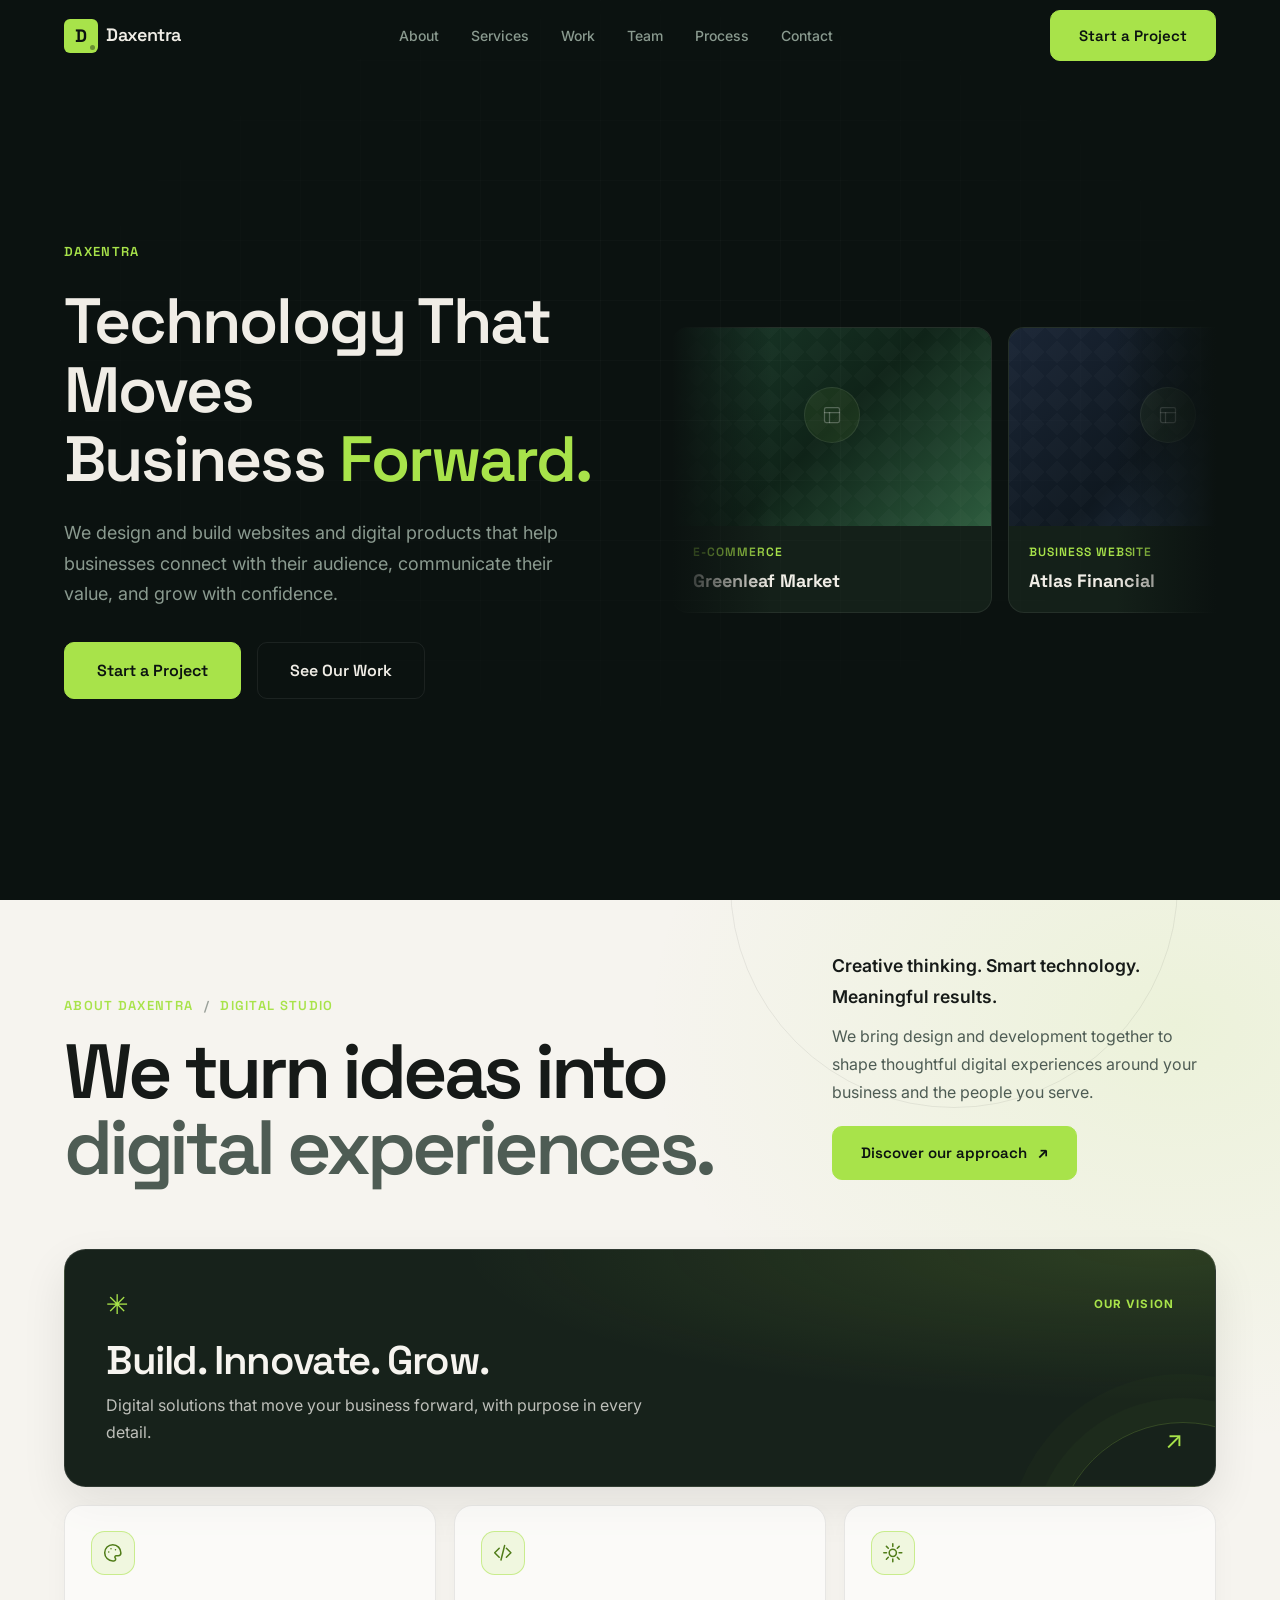
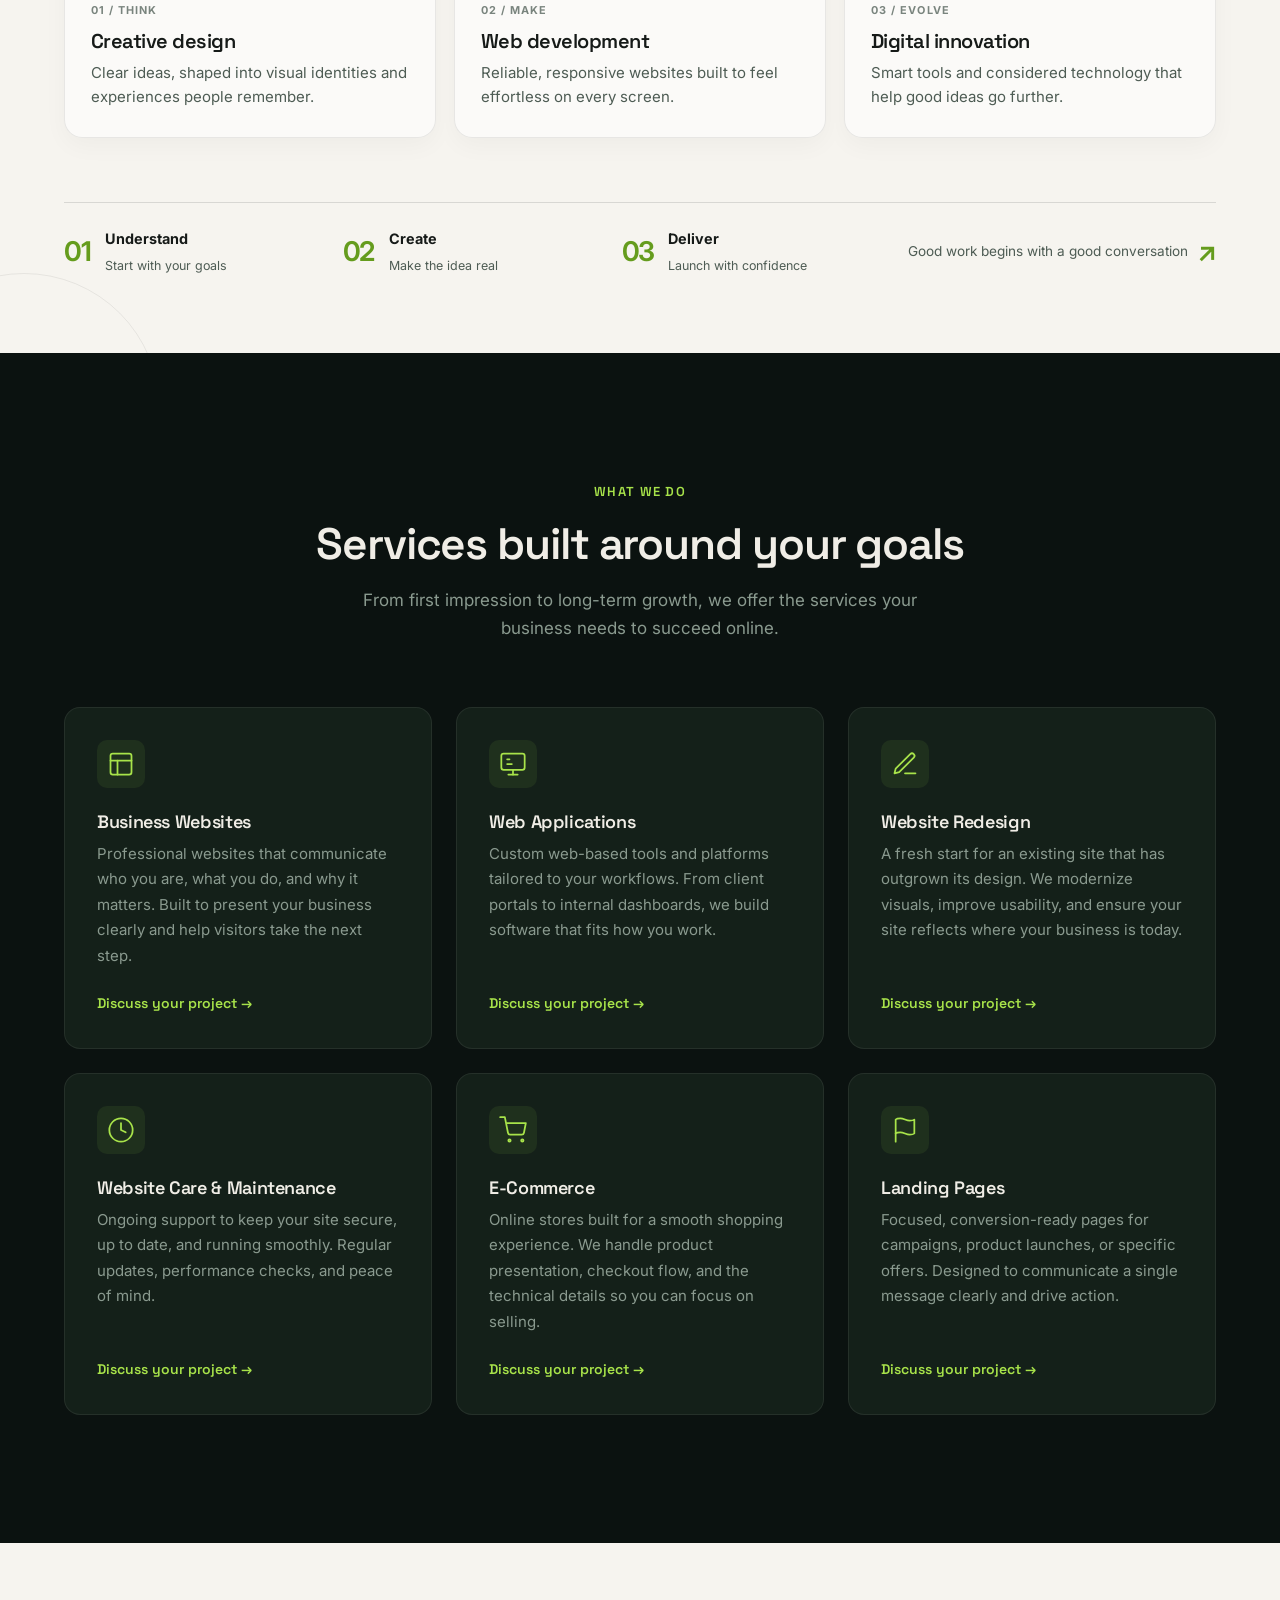
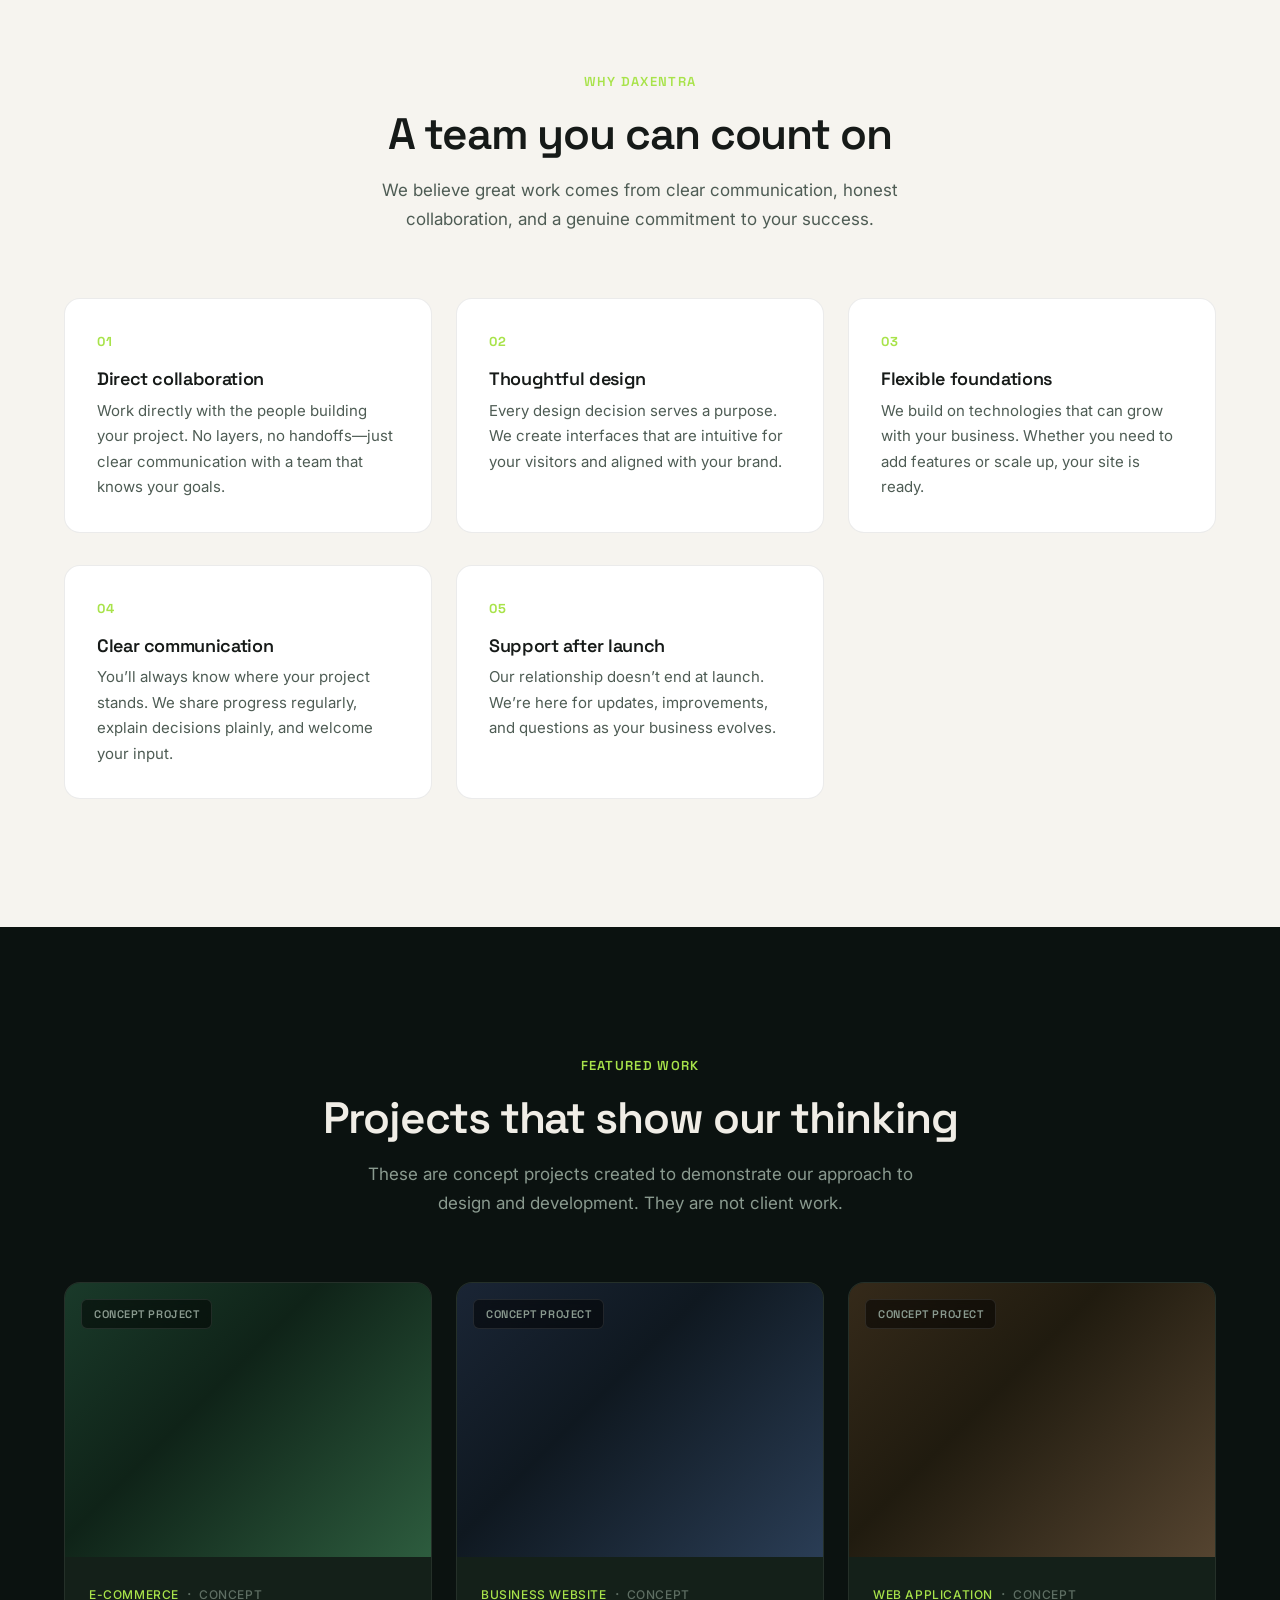
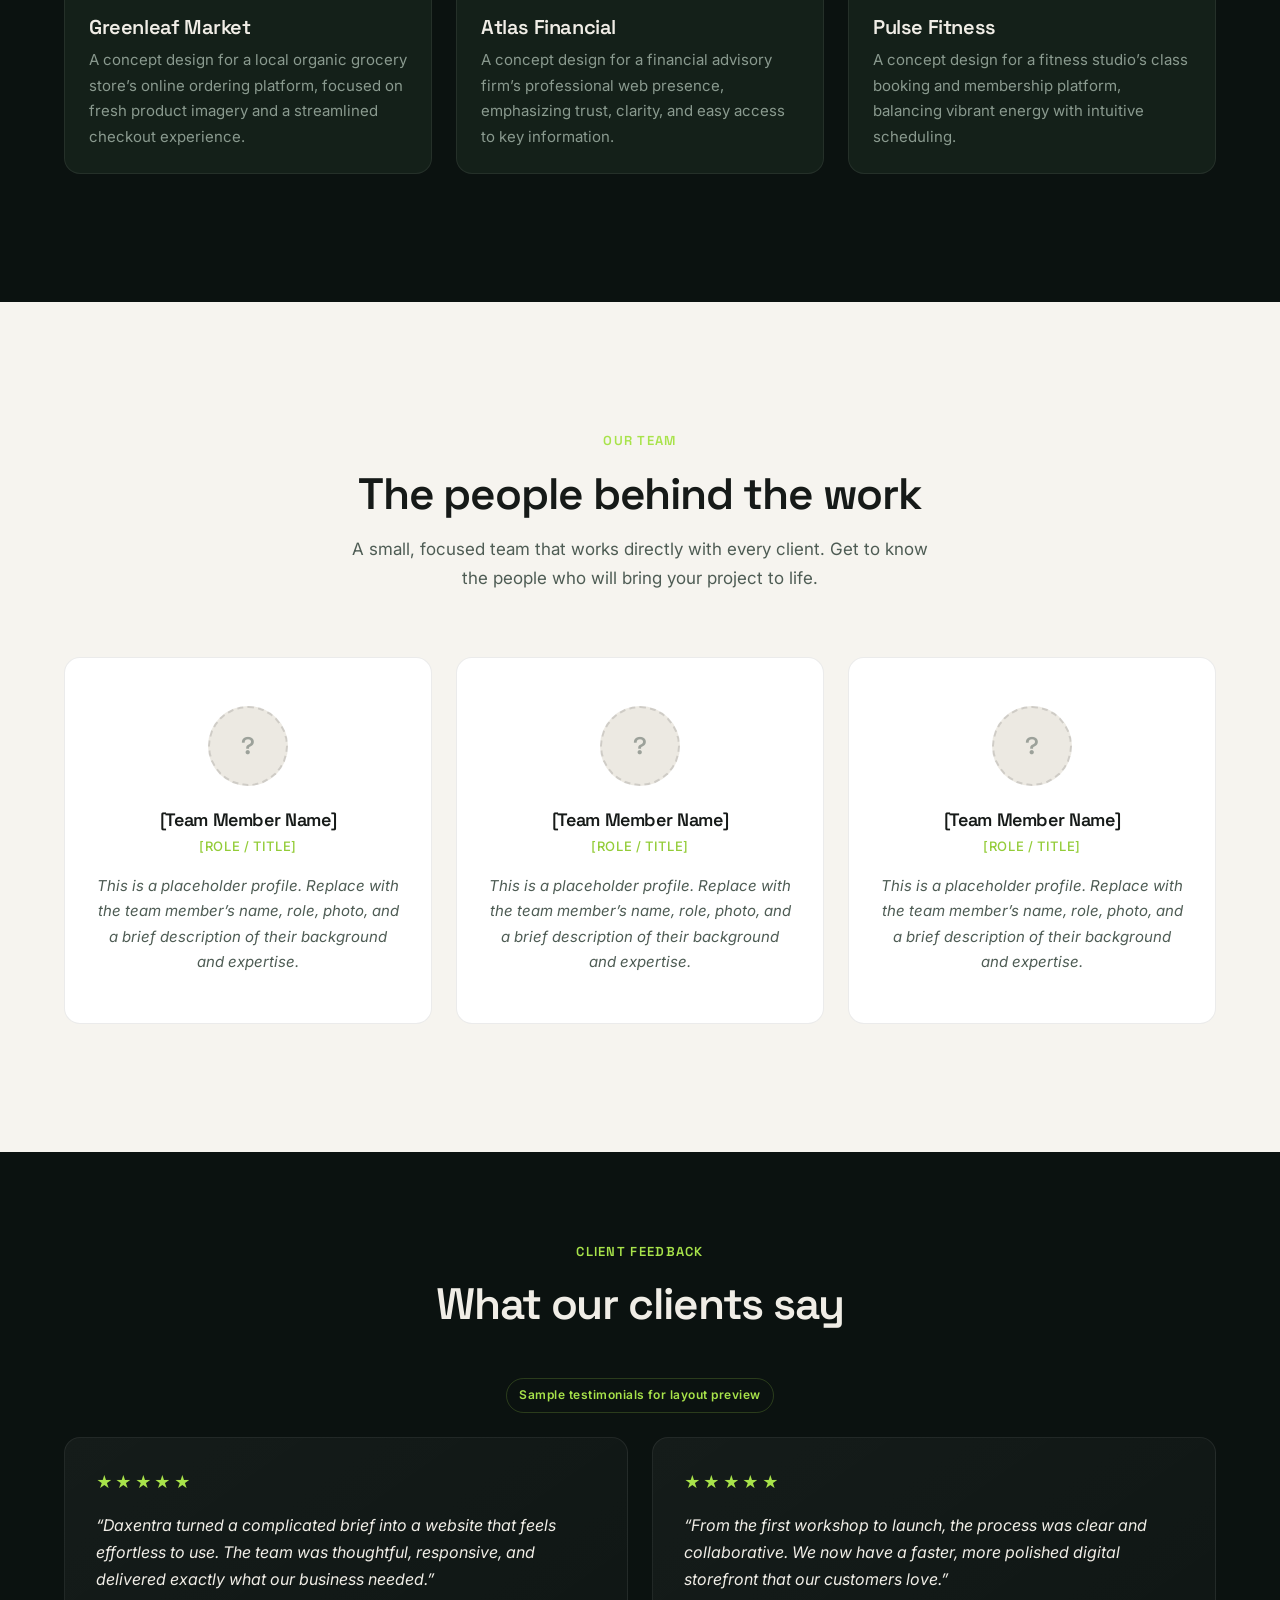
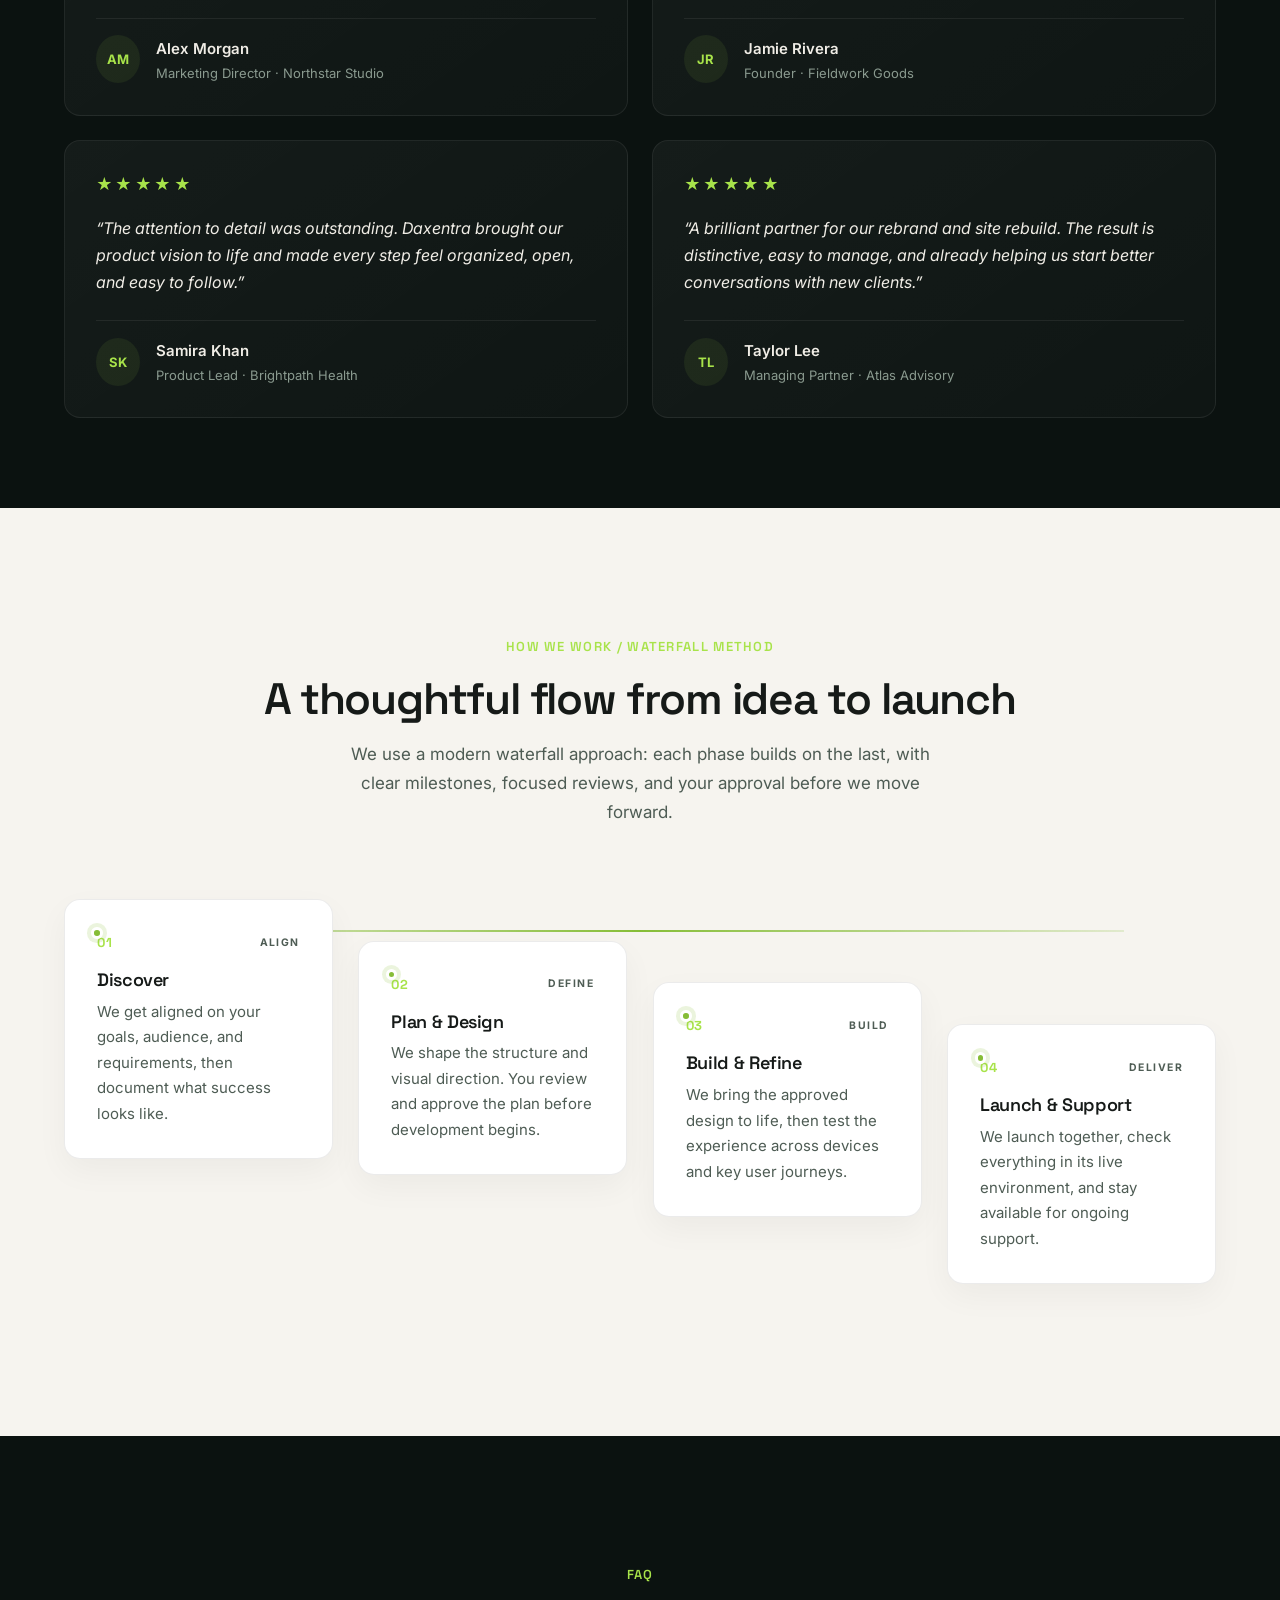
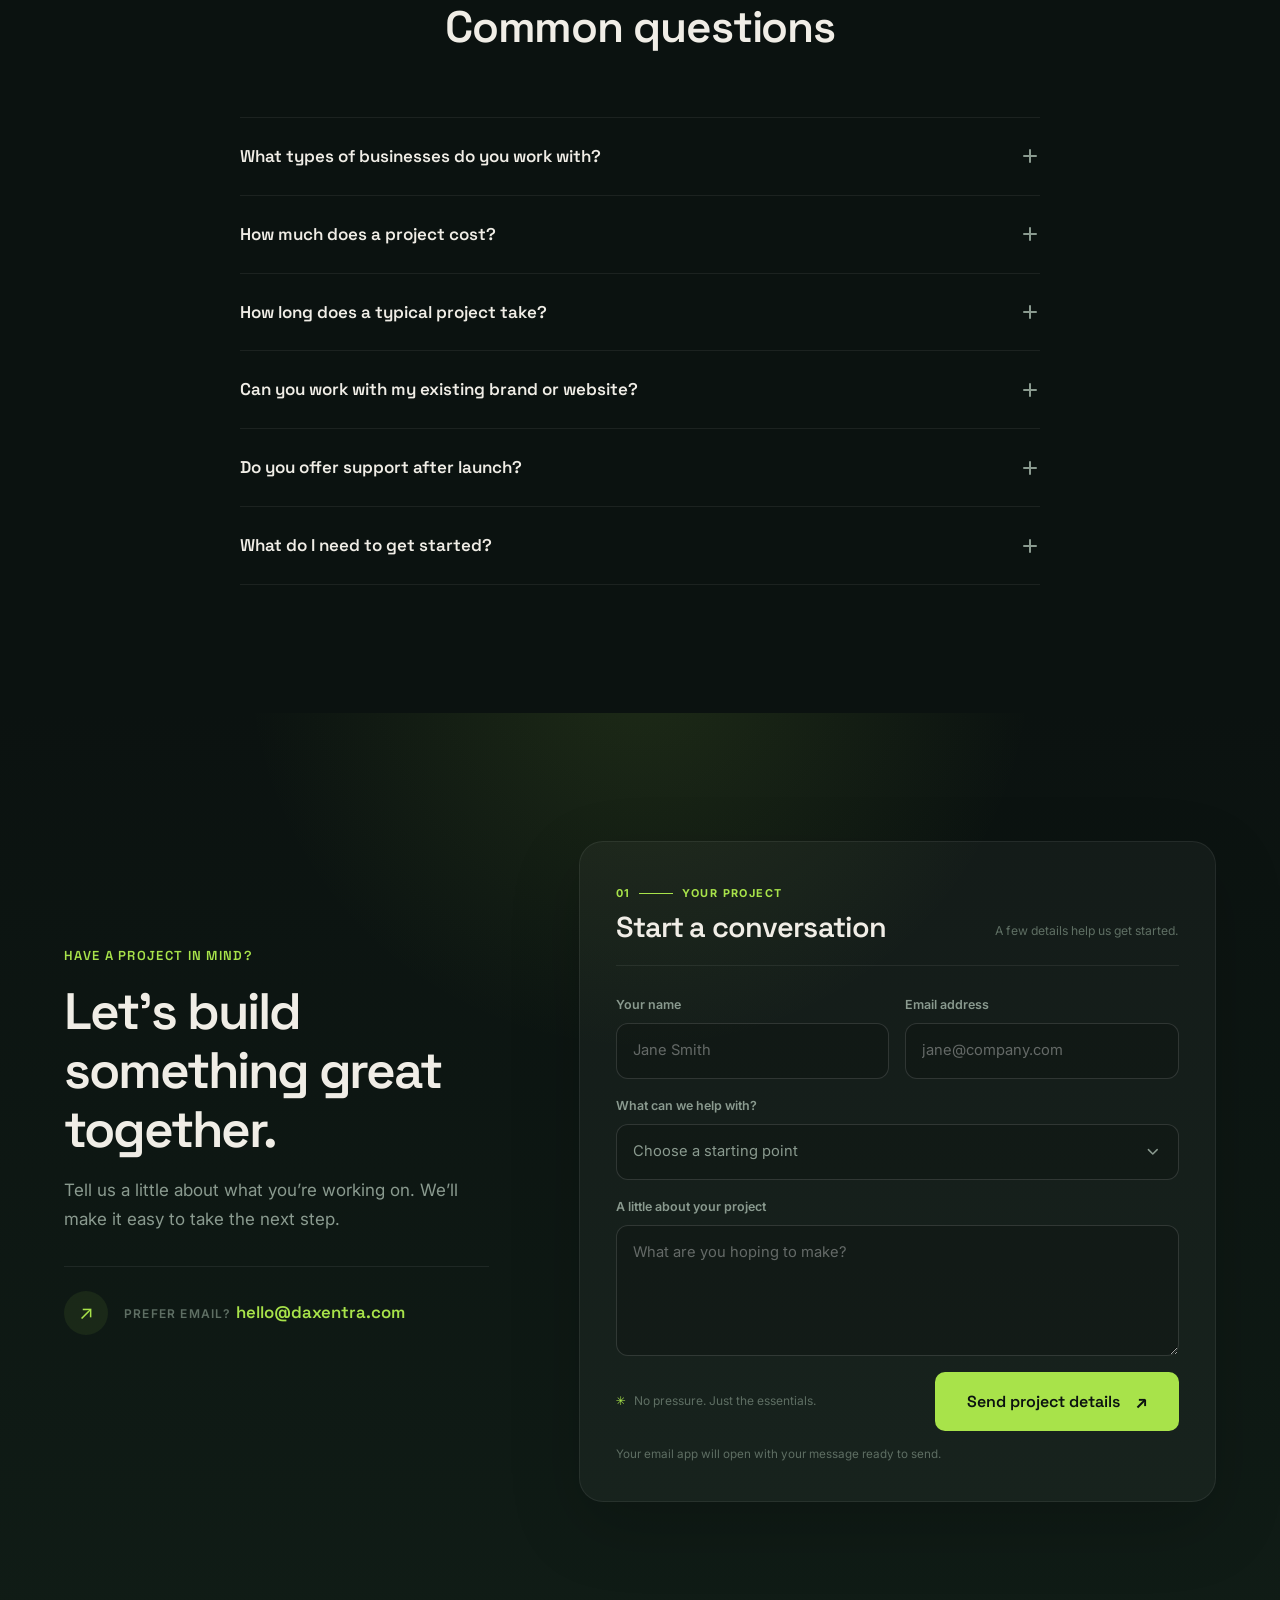
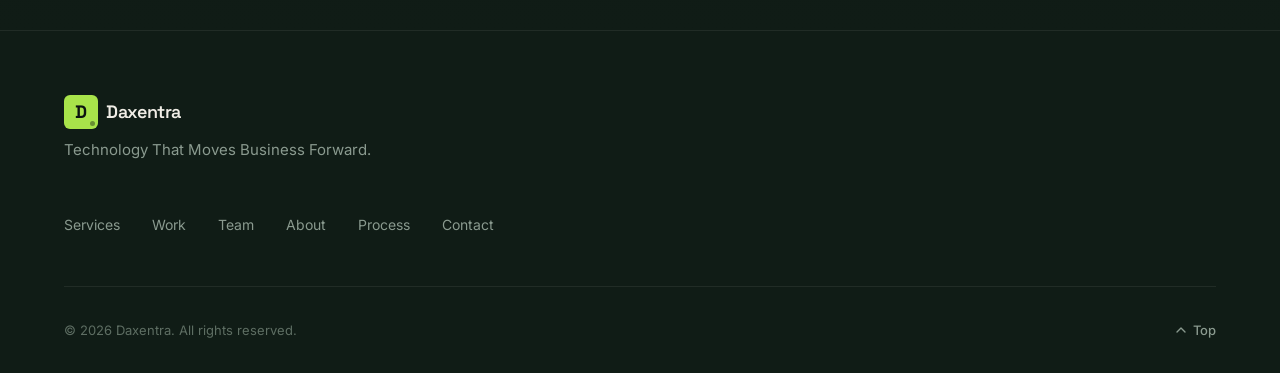
==== index.html @ bdb5d317 "Updated website design and functionality" ====
<!DOCTYPE html>
<html lang="en">
<head>
  <meta charset="UTF-8">
  <meta name="viewport" content="width=device-width, initial-scale=1.0">
  <title>Daxentra — Studio</title>
  <meta name="description" content="Daxentra designs and builds websites and digital products for businesses. Clean code, thoughtful design, direct collaboration.">
  <link rel="preconnect" href="https://fonts.googleapis.com">
  <link rel="preconnect" href="https://fonts.gstatic.com" crossorigin>
  <link href="https://fonts.googleapis.com/css2?family=Inter:wght@400;500;600&family=Space+Grotesk:wght@400;500;600;700&display=swap" rel="stylesheet">
  <link rel="stylesheet" href="css/styles.css">
</head>
<body>

  <!-- Skip to content -->
  <a href="#main-content" class="skip-link">Skip to main content</a>

  <!-- ========== HEADER & NAVIGATION ========== -->
  <header class="site-header" id="site-header">
    <div class="container header-inner">
      <a href="#" class="logo" aria-label="Daxentra — Home">
        <span class="logo-mark" aria-hidden="true">
          <span class="logo-d">D</span>
          <span class="logo-dot"></span>
        </span>
        <span class="logo-text">Daxentra</span>
      </a>

      <nav class="nav desktop-nav" id="main-nav" aria-label="Main navigation">
        <ul class="nav-links" id="nav-links" role="list">
          <li><a href="#about" class="nav-link">About</a></li>
          <li><a href="#services" class="nav-link">Services</a></li>
          <li><a href="#work" class="nav-link">Work</a></li>
          <li><a href="#team" class="nav-link">Team</a></li>
          <li><a href="#process" class="nav-link">Process</a></li>
          <li><a href="#contact" class="nav-link">Contact</a></li>
        </ul>
      </nav>

      <a href="#contact" class="btn btn-primary nav-cta">Start a Project</a>

      <button
        class="mobile-menu-btn"
        id="mobile-menu-btn"
        type="button"
        aria-expanded="false"
        aria-controls="mobile-nav"
        aria-label="Open navigation menu"
      >
        <span class="hamburger" aria-hidden="true">
          <span class="hamburger-line"></span>
          <span class="hamburger-line"></span>
          <span class="hamburger-line"></span>
        </span>
      </button>
    </div>

    <!-- Mobile Navigation Drawer: slides open between navbar and hero -->
    <nav class="mobile-nav-drawer" id="mobile-nav" aria-label="Mobile navigation">
      <div class="container mobile-nav-inner">
        <ul class="mobile-nav-links" id="mobile-nav-links" role="list">
          <li><a href="#services" class="mobile-nav-link">Services</a></li>
          <li><a href="#work" class="mobile-nav-link">Work</a></li>
          <li><a href="#team" class="mobile-nav-link">Team</a></li>
          <li><a href="#about" class="mobile-nav-link">About</a></li>
          <li><a href="#process" class="mobile-nav-link">Process</a></li>
          <li><a href="#contact" class="mobile-nav-link">Contact</a></li>
        </ul>
        <div class="mobile-nav-cta-wrapper">
          <a href="#contact" class="btn btn-primary mobile-drawer-btn">Start a Project</a>
        </div>
      </div>
    </nav>
  </header>

  <!-- ========== MAIN CONTENT ========== -->
  <main id="main-content">

    <!-- ===== HERO ===== -->
    <section class="hero section-dark" id="home">
      <div class="container hero-inner">
        <div class="hero-content reveal">
          <p class="hero-label">Daxentra</p>
          <h1 class="hero-title">
            Technology That Moves<br>
            Business <span class="text-accent">Forward.</span>
          </h1>
          <p class="hero-description">
            We design and build websites and digital products that help businesses 
            connect with their audience, communicate their value, and grow with confidence.
          </p>
          <div class="hero-actions">
            <a href="#contact" class="btn btn-primary btn-lg">Start a Project</a>
            <a href="#work" class="btn btn-ghost btn-lg">See Our Work</a>
          </div>
        </div>
        <div class="hero-visual reveal" aria-hidden="true">
          <div class="carousel-showcase" id="project-carousel">
            <div class="carousel-track" id="carousel-track">
              <!-- Project cards injected by JS from the projects array -->
            </div>
            <div class="carousel-fade carousel-fade-left"></div>
            <div class="carousel-fade carousel-fade-right"></div>
          </div>
        </div>
      </div>
      <div class="hero-bg-grid" aria-hidden="true"></div>
    </section>

    <!-- ===== STUDIO INTRODUCTION ===== -->
    <section class="section section-light about-studio" id="about" aria-labelledby="about-title">
      <div class="container about-container">
        <div class="about-heading reveal">
          <div>
            <p class="section-label">About Daxentra <span aria-hidden="true">/</span> Digital studio</p>
            <h2 class="section-title" id="about-title">We turn ideas into <span>digital experiences.</span></h2>
          </div>
          <div class="about-intro-copy">
            <p>Creative thinking. Smart technology. Meaningful results.</p>
            <p>We bring design and development together to shape thoughtful digital experiences around your business and the people you serve.</p>
            <a class="btn btn-primary about-link" href="#process">Discover our approach <span aria-hidden="true">↗</span></a>
          </div>
        </div>

        <div class="about-vision reveal" aria-label="Our vision">
          <div class="about-vision-top"><span class="about-mark" aria-hidden="true">✳</span><span class="about-vision-label">Our vision</span></div>
          <h3>Build. Innovate. Grow.</h3>
          <p>Digital solutions that move your business forward, with purpose in every detail.</p>
          <span class="about-vision-arrow" aria-hidden="true">↗</span>
        </div>

        <div class="about-cards" aria-label="What we bring to every project">
          <article class="about-card reveal" style="--reveal-delay: 80ms">
            <span class="about-card-icon" aria-hidden="true"><svg viewBox="0 0 24 24"><path d="M12 3a9 9 0 1 0 0 18h1.2a2 2 0 0 0 1.5-3.3 1.5 1.5 0 0 1 1.1-2.5H18a3 3 0 0 0 3-3c0-5.1-4-9.2-9-9.2Z"/><path d="M7.5 11h.01M10 7.5h.01M15 8.5h.01"/></svg></span>
            <span class="about-card-index">01 / THINK</span>
            <h3>Creative design</h3>
            <p>Clear ideas, shaped into visual identities and experiences people remember.</p>
            <span class="about-card-arrow" aria-hidden="true">↗</span>
          </article>
          <article class="about-card reveal" style="--reveal-delay: 160ms">
            <span class="about-card-icon" aria-hidden="true"><svg viewBox="0 0 24 24"><path d="m8 7-5 5 5 5M16 7l5 5-5 5M14 4l-4 16"/></svg></span>
            <span class="about-card-index">02 / MAKE</span>
            <h3>Web development</h3>
            <p>Reliable, responsive websites built to feel effortless on every screen.</p>
            <span class="about-card-arrow" aria-hidden="true">↗</span>
          </article>
          <article class="about-card reveal" style="--reveal-delay: 240ms">
            <span class="about-card-icon" aria-hidden="true"><svg viewBox="0 0 24 24"><path d="M12 2v3m0 14v3M4.9 4.9 7 7m10 10 2.1 2.1M2 12h3m14 0h3M4.9 19.1 7 17m10-10 2.1-2.1"/><circle cx="12" cy="12" r="4"/></svg></span>
            <span class="about-card-index">03 / EVOLVE</span>
            <h3>Digital innovation</h3>
            <p>Smart tools and considered technology that help good ideas go further.</p>
            <span class="about-card-arrow" aria-hidden="true">↗</span>
          </article>
        </div>

        <ol class="about-process reveal" aria-label="Our process">
          <li><span>01</span><div><strong>Understand</strong><small>Start with your goals</small></div></li>
          <li><span>02</span><div><strong>Create</strong><small>Make the idea real</small></div></li>
          <li><span>03</span><div><strong>Deliver</strong><small>Launch with confidence</small></div></li>
          <li class="about-process-note">Good work begins with a good conversation <span aria-hidden="true">↗</span></li>
        </ol>
      </div>
    </section>

    <!-- ===== SERVICES ===== -->
    <section class="section section-dark" id="services">
      <div class="container">
        <div class="section-header reveal">
          <p class="section-label">What We Do</p>
          <h2 class="section-title">Services built around your goals</h2>
          <p class="section-description">
            From first impression to long-term growth, we offer the services your business needs 
            to succeed online.
          </p>
        </div>

        <div class="services-grid">

          <article class="service-card reveal">
            <div class="service-icon" aria-hidden="true">
              <svg width="28" height="28" viewBox="0 0 24 24" fill="none" stroke="currentColor" stroke-width="1.5" stroke-linecap="round" stroke-linejoin="round"><rect x="3" y="3" width="18" height="18" rx="2"/><path d="M3 9h18"/><path d="M9 21V9"/></svg>
            </div>
            <h3 class="service-title">Business Websites</h3>
            <p class="service-description">
              Professional websites that communicate who you are, what you do, and why it matters. 
              Built to present your business clearly and help visitors take the next step.
            </p>
            <a href="#contact" class="service-link">
              Discuss your project <span aria-hidden="true">&rarr;</span>
            </a>
          </article>

          <article class="service-card reveal">
            <div class="service-icon" aria-hidden="true">
              <svg width="28" height="28" viewBox="0 0 24 24" fill="none" stroke="currentColor" stroke-width="1.5" stroke-linecap="round" stroke-linejoin="round"><rect x="2" y="3" width="20" height="14" rx="2"/><path d="M8 21h8"/><path d="M12 17v4"/><path d="M7 8h2"/><path d="M7 12h4"/></svg>
            </div>
            <h3 class="service-title">Web Applications</h3>
            <p class="service-description">
              Custom web-based tools and platforms tailored to your workflows. From client portals 
              to internal dashboards, we build software that fits how you work.
            </p>
            <a href="#contact" class="service-link">
              Discuss your project <span aria-hidden="true">&rarr;</span>
            </a>
          </article>

          <article class="service-card reveal">
            <div class="service-icon" aria-hidden="true">
              <svg width="28" height="28" viewBox="0 0 24 24" fill="none" stroke="currentColor" stroke-width="1.5" stroke-linecap="round" stroke-linejoin="round"><path d="M12 20h9"/><path d="M16.5 3.5a2.12 2.12 0 0 1 3 3L7 19l-4 1 1-4Z"/></svg>
            </div>
            <h3 class="service-title">Website Redesign</h3>
            <p class="service-description">
              A fresh start for an existing site that has outgrown its design. We modernize visuals, 
              improve usability, and ensure your site reflects where your business is today.
            </p>
            <a href="#contact" class="service-link">
              Discuss your project <span aria-hidden="true">&rarr;</span>
            </a>
          </article>

          <article class="service-card reveal">
            <div class="service-icon" aria-hidden="true">
              <svg width="28" height="28" viewBox="0 0 24 24" fill="none" stroke="currentColor" stroke-width="1.5" stroke-linecap="round" stroke-linejoin="round"><path d="M12 22c5.523 0 10-4.477 10-10S17.523 2 12 2 2 6.477 2 12s4.477 10 10 10z"/><path d="M12 6v6l4 2"/></svg>
            </div>
            <h3 class="service-title">Website Care &amp; Maintenance</h3>
            <p class="service-description">
              Ongoing support to keep your site secure, up to date, and running smoothly. 
              Regular updates, performance checks, and peace of mind.
            </p>
            <a href="#contact" class="service-link">
              Discuss your project <span aria-hidden="true">&rarr;</span>
            </a>
          </article>

          <article class="service-card reveal">
            <div class="service-icon" aria-hidden="true">
              <svg width="28" height="28" viewBox="0 0 24 24" fill="none" stroke="currentColor" stroke-width="1.5" stroke-linecap="round" stroke-linejoin="round"><circle cx="9" cy="21" r="1"/><circle cx="20" cy="21" r="1"/><path d="M1 1h4l2.68 13.39a2 2 0 0 0 2 1.61h9.72a2 2 0 0 0 2-1.61L23 6H6"/></svg>
            </div>
            <h3 class="service-title">E-Commerce</h3>
            <p class="service-description">
              Online stores built for a smooth shopping experience. We handle product presentation, 
              checkout flow, and the technical details so you can focus on selling.
            </p>
            <a href="#contact" class="service-link">
              Discuss your project <span aria-hidden="true">&rarr;</span>
            </a>
          </article>

          <article class="service-card reveal">
            <div class="service-icon" aria-hidden="true">
              <svg width="28" height="28" viewBox="0 0 24 24" fill="none" stroke="currentColor" stroke-width="1.5" stroke-linecap="round" stroke-linejoin="round"><path d="M4 15s1-1 4-1 5 2 8 2 4-1 4-1V3s-1 1-4 1-5-2-8-2-4 1-4 1z"/><line x1="4" y1="22" x2="4" y2="15"/></svg>
            </div>
            <h3 class="service-title">Landing Pages</h3>
            <p class="service-description">
              Focused, conversion-ready pages for campaigns, product launches, or specific offers. 
              Designed to communicate a single message clearly and drive action.
            </p>
            <a href="#contact" class="service-link">
              Discuss your project <span aria-hidden="true">&rarr;</span>
            </a>
          </article>

        </div>
      </div>
    </section>

    <!-- ===== WHY CHOOSE DAXENTRA ===== -->
    <section class="section section-light" id="why-us">
      <div class="container">
        <div class="section-header reveal">
          <p class="section-label">Why Daxentra</p>
          <h2 class="section-title">A team you can count on</h2>
          <p class="section-description">
            We believe great work comes from clear communication, honest collaboration, 
            and a genuine commitment to your success.
          </p>
        </div>

        <div class="values-grid">

          <div class="value-item reveal">
            <div class="value-number" aria-hidden="true">01</div>
            <h3 class="value-title">Direct collaboration</h3>
            <p class="value-description">
              Work directly with the people building your project. No layers, no 
              handoffs&mdash;just clear communication with a team that knows your goals.
            </p>
          </div>

          <div class="value-item reveal">
            <div class="value-number" aria-hidden="true">02</div>
            <h3 class="value-title">Thoughtful design</h3>
            <p class="value-description">
              Every design decision serves a purpose. We create interfaces that are 
              intuitive for your visitors and aligned with your brand.
            </p>
          </div>

          <div class="value-item reveal">
            <div class="value-number" aria-hidden="true">03</div>
            <h3 class="value-title">Flexible foundations</h3>
            <p class="value-description">
              We build on technologies that can grow with your business. Whether you 
              need to add features or scale up, your site is ready.
            </p>
          </div>

          <div class="value-item reveal">
            <div class="value-number" aria-hidden="true">04</div>
            <h3 class="value-title">Clear communication</h3>
            <p class="value-description">
              You&rsquo;ll always know where your project stands. We share progress 
              regularly, explain decisions plainly, and welcome your input.
            </p>
          </div>

          <div class="value-item reveal">
            <div class="value-number" aria-hidden="true">05</div>
            <h3 class="value-title">Support after launch</h3>
            <p class="value-description">
              Our relationship doesn&rsquo;t end at launch. We&rsquo;re here for 
              updates, improvements, and questions as your business evolves.
            </p>
          </div>

        </div>
      </div>
    </section>

    <!-- ===== FEATURED WORK ===== -->
    <section class="section section-dark" id="work">
      <div class="container">
        <div class="section-header reveal">
          <p class="section-label">Featured Work</p>
          <h2 class="section-title">Projects that show our thinking</h2>
          <p class="section-description">
            These are concept projects created to demonstrate our approach to design 
            and development. They are not client work.
          </p>
        </div>

        <div class="work-grid">

          <article class="work-card reveal">
            <div class="work-image work-image-1" aria-label="Concept project: Greenleaf Market">
              <div class="work-image-inner">
                <div class="concept-badge">Concept Project</div>
              </div>
            </div>
            <div class="work-info">
              <div class="work-meta">
                <span class="work-category">E-Commerce</span>
                <span class="work-divider" aria-hidden="true">&middot;</span>
                <span class="work-type">Concept</span>
              </div>
              <h3 class="work-title">Greenleaf Market</h3>
              <p class="work-description">
                <!-- PLACEHOLDER: Replace with real project description -->
                A concept design for a local organic grocery store&rsquo;s online ordering 
                platform, focused on fresh product imagery and a streamlined checkout experience.
              </p>
            </div>
          </article>

          <article class="work-card reveal">
            <div class="work-image work-image-2" aria-label="Concept project: Atlas Financial">
              <div class="work-image-inner">
                <div class="concept-badge">Concept Project</div>
              </div>
            </div>
            <div class="work-info">
              <div class="work-meta">
                <span class="work-category">Business Website</span>
                <span class="work-divider" aria-hidden="true">&middot;</span>
                <span class="work-type">Concept</span>
              </div>
              <h3 class="work-title">Atlas Financial</h3>
              <p class="work-description">
                <!-- PLACEHOLDER: Replace with real project description -->
                A concept design for a financial advisory firm&rsquo;s professional web 
                presence, emphasizing trust, clarity, and easy access to key information.
              </p>
            </div>
          </article>

          <article class="work-card reveal">
            <div class="work-image work-image-3" aria-label="Concept project: Pulse Fitness">
              <div class="work-image-inner">
                <div class="concept-badge">Concept Project</div>
              </div>
            </div>
            <div class="work-info">
              <div class="work-meta">
                <span class="work-category">Web Application</span>
                <span class="work-divider" aria-hidden="true">&middot;</span>
                <span class="work-type">Concept</span>
              </div>
              <h3 class="work-title">Pulse Fitness</h3>
              <p class="work-description">
                <!-- PLACEHOLDER: Replace with real project description -->
                A concept design for a fitness studio&rsquo;s class booking and membership 
                platform, balancing vibrant energy with intuitive scheduling.
              </p>
            </div>
          </article>

        </div>
      </div>
    </section>

    <!-- ===== TEAM PREVIEW ===== -->
    <section class="section section-light" id="team">
      <div class="container">
        <div class="section-header reveal">
          <p class="section-label">Our Team</p>
          <h2 class="section-title">The people behind the work</h2>
          <p class="section-description">
            A small, focused team that works directly with every client. 
            Get to know the people who will bring your project to life.
          </p>
        </div>

        <!-- NOTE: These are placeholder profiles. Replace names, roles, bios, 
             and images with real team information before publishing. -->
        <div class="team-grid">

          <article class="team-card reveal">
            <div class="team-avatar" aria-hidden="true">
              <span class="avatar-placeholder">?</span>
            </div>
            <h3 class="team-name">[Team Member Name]</h3>
            <p class="team-role">[Role / Title]</p>
            <p class="team-bio">
              <!-- PLACEHOLDER: Add a short bio for this team member. -->
              This is a placeholder profile. Replace with the team member&rsquo;s 
              name, role, photo, and a brief description of their background and expertise.
            </p>
          </article>

          <article class="team-card reveal">
            <div class="team-avatar" aria-hidden="true">
              <span class="avatar-placeholder">?</span>
            </div>
            <h3 class="team-name">[Team Member Name]</h3>
            <p class="team-role">[Role / Title]</p>
            <p class="team-bio">
              <!-- PLACEHOLDER: Add a short bio for this team member. -->
              This is a placeholder profile. Replace with the team member&rsquo;s 
              name, role, photo, and a brief description of their background and expertise.
            </p>
          </article>

          <article class="team-card reveal">
            <div class="team-avatar" aria-hidden="true">
              <span class="avatar-placeholder">?</span>
            </div>
            <h3 class="team-name">[Team Member Name]</h3>
            <p class="team-role">[Role / Title]</p>
            <p class="team-bio">
              <!-- PLACEHOLDER: Add a short bio for this team member. -->
              This is a placeholder profile. Replace with the team member&rsquo;s 
              name, role, photo, and a brief description of their background and expertise.
            </p>
          </article>

        </div>
      </div>
    </section>

    <!-- ===== TESTIMONIALS ===== -->
    <section class="section section-dark" id="testimonials">
      <div class="container">
        <div class="section-header reveal">
          <p class="section-label">Client Feedback</p>
          <h2 class="section-title">What our clients say</h2>
        </div>

        <p class="testimonial-demo-note">Sample testimonials for layout preview</p>
        <div class="testimonials-grid">
          <blockquote class="testimonial-card reveal">
            <div class="testimonial-rating" aria-label="5 out of 5 stars">★★★★★</div>
            <p class="testimonial-quote">“Daxentra turned a complicated brief into a website that feels effortless to use. The team was thoughtful, responsive, and delivered exactly what our business needed.”</p>
            <footer class="testimonial-author"><span class="testimonial-avatar" aria-hidden="true">AM</span><div><cite class="testimonial-name">Alex Morgan</cite><p class="testimonial-role">Marketing Director · Northstar Studio</p></div></footer>
          </blockquote>
          <blockquote class="testimonial-card reveal">
            <div class="testimonial-rating" aria-label="5 out of 5 stars">★★★★★</div>
            <p class="testimonial-quote">“From the first workshop to launch, the process was clear and collaborative. We now have a faster, more polished digital storefront that our customers love.”</p>
            <footer class="testimonial-author"><span class="testimonial-avatar" aria-hidden="true">JR</span><div><cite class="testimonial-name">Jamie Rivera</cite><p class="testimonial-role">Founder · Fieldwork Goods</p></div></footer>
          </blockquote>
          <blockquote class="testimonial-card reveal">
            <div class="testimonial-rating" aria-label="5 out of 5 stars">★★★★★</div>
            <p class="testimonial-quote">“The attention to detail was outstanding. Daxentra brought our product vision to life and made every step feel organized, open, and easy to follow.”</p>
            <footer class="testimonial-author"><span class="testimonial-avatar" aria-hidden="true">SK</span><div><cite class="testimonial-name">Samira Khan</cite><p class="testimonial-role">Product Lead · Brightpath Health</p></div></footer>
          </blockquote>
          <blockquote class="testimonial-card reveal">
            <div class="testimonial-rating" aria-label="5 out of 5 stars">★★★★★</div>
            <p class="testimonial-quote">“A brilliant partner for our rebrand and site rebuild. The result is distinctive, easy to manage, and already helping us start better conversations with new clients.”</p>
            <footer class="testimonial-author"><span class="testimonial-avatar" aria-hidden="true">TL</span><div><cite class="testimonial-name">Taylor Lee</cite><p class="testimonial-role">Managing Partner · Atlas Advisory</p></div></footer>
          </blockquote>
        </div>
      </div>
    </section>

    <!-- ===== WORK PROCESS ===== -->
    <section class="section section-light" id="process">
      <div class="container">
        <div class="section-header reveal">
          <p class="section-label">How We Work <span aria-hidden="true">/</span> Waterfall method</p>
          <h2 class="section-title">A thoughtful flow from idea to launch</h2>
          <p class="section-description">
            We use a modern waterfall approach: each phase builds on the last, with clear
            milestones, focused reviews, and your approval before we move forward.
          </p>
        </div>

        <ol class="process-steps waterfall-steps" role="list" aria-label="Our waterfall project phases">

          <li class="process-step reveal">
            <div class="step-number"><span aria-hidden="true">01</span><span class="step-kicker">ALIGN</span></div>
            <div class="step-content">
              <h3 class="step-title">Discover</h3>
              <p class="step-description">
                We get aligned on your goals, audience, and requirements, then document what success looks like.
              </p>
            </div>
          </li>

          <li class="process-step reveal">
            <div class="step-number"><span aria-hidden="true">02</span><span class="step-kicker">DEFINE</span></div>
            <div class="step-content">
              <h3 class="step-title">Plan &amp; Design</h3>
              <p class="step-description">
                We shape the structure and visual direction. You review and approve the plan before development begins.
              </p>
            </div>
          </li>

          <li class="process-step reveal">
            <div class="step-number"><span aria-hidden="true">03</span><span class="step-kicker">BUILD</span></div>
            <div class="step-content">
              <h3 class="step-title">Build &amp; Refine</h3>
              <p class="step-description">
                We bring the approved design to life, then test the experience across devices and key user journeys.
              </p>
            </div>
          </li>

          <li class="process-step reveal">
            <div class="step-number"><span aria-hidden="true">04</span><span class="step-kicker">DELIVER</span></div>
            <div class="step-content">
              <h3 class="step-title">Launch &amp; Support</h3>
              <p class="step-description">
                We launch together, check everything in its live environment, and stay available for ongoing support.
              </p>
            </div>
          </li>

        </ol>
      </div>
    </section>

    <!-- ===== FAQ ===== -->
    <section class="section section-dark" id="faq">
      <div class="container">
        <div class="section-header reveal">
          <p class="section-label">FAQ</p>
          <h2 class="section-title">Common questions</h2>
        </div>

        <div class="faq-list reveal">

          <details class="faq-item">
            <summary class="faq-question">
              <span>What types of businesses do you work with?</span>
              <span class="faq-icon" aria-hidden="true"></span>
            </summary>
            <div class="faq-answer">
              <p>
                We work with small and growing businesses across a range of industries. 
                Whether you&rsquo;re a local service provider, a retail brand, a professional 
                firm, or a startup, we tailor our approach to fit your specific needs and goals.
              </p>
            </div>
          </details>

          <details class="faq-item">
            <summary class="faq-question">
              <span>How much does a project cost?</span>
              <span class="faq-icon" aria-hidden="true"></span>
            </summary>
            <div class="faq-answer">
              <p>
                Project costs depend on scope, complexity, and the specific services involved. 
                We provide a clear, detailed estimate after our initial conversation so you 
                know exactly what to expect. There are no hidden fees.
              </p>
            </div>
          </details>

          <details class="faq-item">
            <summary class="faq-question">
              <span>How long does a typical project take?</span>
              <span class="faq-icon" aria-hidden="true"></span>
            </summary>
            <div class="faq-answer">
              <p>
                Timelines vary based on the project&rsquo;s size and requirements. During our 
                planning phase, we&rsquo;ll establish a realistic timeline with key milestones 
                so you always know what&rsquo;s coming next.
              </p>
            </div>
          </details>

          <details class="faq-item">
            <summary class="faq-question">
              <span>Can you work with my existing brand or website?</span>
              <span class="faq-icon" aria-hidden="true"></span>
            </summary>
            <div class="faq-answer">
              <p>
                Absolutely. We can redesign or rebuild your current site while respecting your 
                existing brand identity. If you have brand guidelines, a style guide, or 
                existing assets, we&rsquo;ll incorporate them into the new design.
              </p>
            </div>
          </details>

          <details class="faq-item">
            <summary class="faq-question">
              <span>Do you offer support after launch?</span>
              <span class="faq-icon" aria-hidden="true"></span>
            </summary>
            <div class="faq-answer">
              <p>
                Yes. We offer ongoing website care and maintenance to keep your site secure, 
                updated, and performing well. We&rsquo;re also available for future improvements 
                and new features as your business grows.
              </p>
            </div>
          </details>

          <details class="faq-item">
            <summary class="faq-question">
              <span>What do I need to get started?</span>
              <span class="faq-icon" aria-hidden="true"></span>
            </summary>
            <div class="faq-answer">
              <p>
                Just reach out and tell us a bit about your business and what you&rsquo;re 
                looking for. We&rsquo;ll take it from there. If you have existing brand materials, 
                content, or a current website, those are helpful but not required to begin the 
                conversation.
              </p>
            </div>
          </details>

        </div>
      </div>
    </section>

    <!-- ===== CONTACT CTA ===== -->
    <section class="section section-contact" id="contact">
      <div class="container">
        <div class="contact-inner contact-inner-form reveal">
          <div class="contact-content">
            <p class="section-label">Have a project in mind?</p>
            <h2 class="contact-title">Let&rsquo;s build something great together.</h2>
            <p class="contact-description">
              Tell us a little about what you&rsquo;re working on. We&rsquo;ll make it easy to take the next step.
            </p>
            <div class="contact-direct">
              <span class="contact-direct-icon" aria-hidden="true">↗</span>
              <div><span class="contact-method-label">Prefer email? </span><a href="mailto: hello@daxentra.com?subject=Project%20Inquiry%20%E2%80%93%20Daxentra" class="contact-email">hello@daxentra.com</a></div>
            </div>
          </div>
          <form class="contact-form" id="contact-form" action="mailto:hello@daxentra.com" method="post" enctype="text/plain">
            <div class="contact-form-heading"><div><span class="contact-form-kicker">01 <i></i> YOUR PROJECT</span><h3>Start a conversation</h3></div><span class="contact-form-aside">A few details help us get started.</span></div>
            <div class="contact-form-grid">
              <div class="contact-field"><label for="contact-name">Your name</label><input id="contact-name" name="Name" type="text" placeholder="Jane Smith" autocomplete="name" required></div>
              <div class="contact-field"><label for="contact-email">Email address</label><input id="contact-email" name="Email" type="email" placeholder="jane@company.com" autocomplete="email" required></div>
            </div>
            <div class="contact-field contact-select-field">
              <label id="contact-project-label" for="contact-project-trigger">What can we help with?</label>
              <input id="contact-project" name="Project type" type="hidden" required>
              <div class="contact-select" id="contact-project-select">
                <button class="contact-select-trigger" id="contact-project-trigger" type="button" role="combobox" aria-labelledby="contact-project-label contact-project-value" aria-haspopup="listbox" aria-expanded="false" aria-controls="contact-project-options" aria-required="true">
                  <span id="contact-project-value">Choose a starting point</span><svg viewBox="0 0 20 20" aria-hidden="true"><path d="m5 7.5 5 5 5-5"/></svg>
                </button>
                <div class="contact-select-options" id="contact-project-options" role="listbox" aria-labelledby="contact-project-label" hidden>
                  <button type="button" class="contact-select-option" role="option" aria-selected="false" data-value="Website design & development">Website design &amp; development</button>
                  <button type="button" class="contact-select-option" role="option" aria-selected="false" data-value="Digital product">Digital product</button>
                  <button type="button" class="contact-select-option" role="option" aria-selected="false" data-value="Creative design">Creative design</button>
                  <button type="button" class="contact-select-option" role="option" aria-selected="false" data-value="Something else">Something else</button>
                  <button type="button" class="contact-select-option" role="option" aria-selected="false" data-value="Not sure yet">Not sure yet</button>
                </div>
              </div>
            </div>
            <div class="contact-field"><label for="contact-message">A little about your project</label><textarea id="contact-message" name="Message" rows="4" placeholder="What are you hoping to make?" required></textarea></div>
            <div class="contact-form-bottom"><p><span aria-hidden="true">✳</span> No pressure. Just the essentials.</p><button class="btn btn-primary btn-lg contact-submit" type="submit">Send project details <span aria-hidden="true">↗</span></button></div>
            <p class="contact-form-note" id="contact-form-note" aria-live="polite">Your email app will open with your message ready to send.</p>
          </form>
        </div>
      </div>
    </section>

  </main>

  <!-- ========== FOOTER ========== -->
  <footer class="site-footer">
    <div class="container footer-inner">
      <div class="footer-brand">
        <a href="#" class="logo footer-logo" aria-label="Daxentra — Home">
          <span class="logo-mark" aria-hidden="true">
            <span class="logo-d">D</span>
            <span class="logo-dot"></span>
          </span>
          <span class="logo-text">Daxentra</span>
        </a>
        <p class="footer-tagline">Technology That Moves Business Forward.</p>
      </div>

      <nav class="footer-nav" aria-label="Footer navigation">
        <ul class="footer-links" role="list">
          <li><a href="#services">Services</a></li>
          <li><a href="#work">Work</a></li>
          <li><a href="#team">Team</a></li>
          <li><a href="#about">About</a></li>
          <li><a href="#process">Process</a></li>
          <li><a href="#contact">Contact</a></li>
        </ul>
      </nav>

      <div class="footer-bottom">
        <p class="footer-copyright">
          &copy; <span id="copyright-year"></span> Daxentra. All rights reserved.
        </p>
        <a href="#" class="back-to-top" aria-label="Back to top">
          <svg width="16" height="16" viewBox="0 0 24 24" fill="none" stroke="currentColor" stroke-width="2" stroke-linecap="round" stroke-linejoin="round" aria-hidden="true"><path d="M18 15l-6-6-6 6"/></svg>
          Top
        </a>
      </div>
    </div>
  </footer>

  <script src="js/main.js"></script>
</body>
</html>
---- css/styles.css ----
/*  ============================================================
    Daxentra — Styles
    ============================================================
    Table of Contents
    1.  Custom Properties
    2.  Reset & Base
    3.  Typography
    4.  Layout
    5.  Skip Link
    6.  Header & Navigation
    7.  Buttons
    8.  Hero
    9.  Hero CSS Illustration
    10. Section Shared
    11. Studio Introduction
    12. Services
    13. Why Choose Us
    14. Featured Work
    15. Team
    16. Testimonials
    17. Process
    18. FAQ
    19. Contact
    20. Footer
    21. Scroll Reveal Animations
    22. Responsive — Tablet
    23. Responsive — Mobile
    24. Reduced Motion
    25. Focus & Accessibility
    ============================================================ */


/* ============================================================
   1. CUSTOM PROPERTIES
   ============================================================ */

:root {
  /* Palette — Dark */
  --bg-primary:       #0b1210;
  --bg-secondary:     #101c16;
  --bg-card:          #142019;
  --bg-card-hover:    #1a2a22;
  --border-subtle:    rgba(255, 255, 255, 0.07);
  --border-accent:    rgba(168, 227, 74, 0.2);

  /* Palette — Light */
  --bg-light:         #f6f4ef;
  --bg-light-card:    #ffffff;
  --bg-light-alt:     #ece9e2;
  --border-light:     rgba(0, 0, 0, 0.08);

  /* Accent */
  --accent:           #a8e34a;
  --accent-hover:     #93cc38;
  --accent-subtle:    rgba(168, 227, 74, 0.08);
  --accent-glow:      rgba(168, 227, 74, 0.12);

  /* Text — on dark */
  --text-primary:     #f0ede6;
  --text-secondary:   #8a9a8f;
  --text-tertiary:    #5e6e63;

  /* Text — on light */
  --text-dark:        #161a18;
  --text-dark-secondary: #4e5c54;

  /* Typography */
  --font-display:     'Space Grotesk', system-ui, -apple-system, sans-serif;
  --font-body:        'Inter', system-ui, -apple-system, sans-serif;

  /* Spacing scale */
  --space-xs:    0.25rem;   /*  4px */
  --space-sm:    0.5rem;    /*  8px */
  --space-md:    1rem;      /* 16px */
  --space-lg:    1.5rem;    /* 24px */
  --space-xl:    2rem;      /* 32px */
  --space-2xl:   3rem;      /* 48px */
  --space-3xl:   4rem;      /* 64px */
  --space-4xl:   6rem;      /* 96px */
  --space-5xl:   8rem;      /* 128px */

  /* Sizing */
  --container:        1200px;
  --container-narrow: 800px;
  --header-height:    4.5rem;
  --radius-sm:        0.375rem;
  --radius-md:        0.625rem;
  --radius-lg:        1rem;
  --radius-xl:        1.5rem;

  /* Transitions */
  --ease-out:    cubic-bezier(0.16, 1, 0.3, 1);
  --ease-in-out: cubic-bezier(0.65, 0, 0.35, 1);
  --duration-fast:   150ms;
  --duration-normal: 300ms;
  --duration-slow:   500ms;
}


/* ============================================================
   2. RESET & BASE
   ============================================================ */

*,
*::before,
*::after {
  margin: 0;
  padding: 0;
  box-sizing: border-box;
}

html {
  scroll-behavior: smooth;
  -webkit-text-size-adjust: 100%;
  scroll-padding-top: var(--header-height);
}

body {
  font-family: var(--font-body);
  font-size: 1rem;
  line-height: 1.7;
  color: var(--text-primary);
  background-color: var(--bg-primary);
  -webkit-font-smoothing: antialiased;
  -moz-osx-font-smoothing: grayscale;
  overflow-x: hidden;
}

img,
svg {
  display: block;
  max-width: 100%;
}

a {
  color: inherit;
  text-decoration: none;
}

ul,
ol {
  list-style: none;
}

button {
  font: inherit;
  cursor: pointer;
  border: none;
  background: none;
  color: inherit;
}


/* ============================================================
   3. TYPOGRAPHY
   ============================================================ */

h1, h2, h3, h4, h5, h6 {
  font-family: var(--font-display);
  font-weight: 600;
  line-height: 1.15;
  letter-spacing: -0.02em;
}

.text-accent {
  color: var(--accent);
}


/* ============================================================
   4. LAYOUT
   ============================================================ */

.container {
  width: 100%;
  max-width: var(--container);
  margin: 0 auto;
  padding-left: var(--space-lg);
  padding-right: var(--space-lg);
}


/* ============================================================
   5. SKIP LINK
   ============================================================ */

.skip-link {
  position: fixed;
  top: var(--space-sm);
  left: var(--space-sm);
  z-index: 9999;
  padding: var(--space-sm) var(--space-md);
  background: var(--accent);
  color: var(--bg-primary);
  font-weight: 600;
  font-size: 0.875rem;
  border-radius: var(--radius-sm);
  transform: translateY(-200%);
  transition: transform var(--duration-normal) var(--ease-out);
}

.skip-link:focus {
  transform: translateY(0);
  outline: 2px solid var(--accent);
  outline-offset: 2px;
}


/* ============================================================
   6. HEADER & NAVIGATION
   ============================================================ */

.site-header {
  position: fixed;
  top: 0;
  left: 0;
  right: 0;
  z-index: 1000;
  height: var(--header-height);
  transition: background-color var(--duration-normal) var(--ease-out),
              border-color var(--duration-normal) var(--ease-out),
              backdrop-filter var(--duration-normal) var(--ease-out);
  border-bottom: 1px solid transparent;
}

.header-scrolled {
  background-color: rgba(11, 18, 16, 0.92);
  backdrop-filter: blur(12px);
  -webkit-backdrop-filter: blur(12px);
  border-bottom-color: var(--border-subtle);
}

.header-inner {
  display: flex;
  align-items: center;
  justify-content: space-between;
  height: 100%;
  gap: var(--space-lg);
}

/* Logo */
.logo {
  display: flex;
  align-items: center;
  gap: var(--space-sm);
  text-decoration: none;
  flex-shrink: 0;
  z-index: 1001;
}

.logo-mark {
  display: flex;
  align-items: center;
  justify-content: center;
  width: 2.125rem;
  height: 2.125rem;
  background: var(--accent);
  border-radius: var(--radius-sm);
  position: relative;
}

.logo-d {
  font-family: var(--font-display);
  font-weight: 700;
  font-size: 1.125rem;
  color: var(--bg-primary);
  line-height: 1;
}

.logo-dot {
  position: absolute;
  bottom: 3px;
  right: 3px;
  width: 5px;
  height: 5px;
  background: var(--bg-primary);
  border-radius: 50%;
  opacity: 0.4;
}

.logo-text {
  font-family: var(--font-display);
  font-weight: 600;
  font-size: 1.125rem;
  letter-spacing: -0.02em;
  color: var(--text-primary);
}

/* Nav links */
.nav {
  display: flex;
  align-items: center;
}

.nav-links {
  display: flex;
  align-items: center;
  gap: var(--space-xl);
}

.nav-link {
  font-size: 0.875rem;
  font-weight: 500;
  color: var(--text-secondary);
  transition: color var(--duration-fast) ease;
  position: relative;
}

.nav-link::after {
  content: '';
  position: absolute;
  bottom: -4px;
  left: 0;
  width: 0;
  height: 1.5px;
  background: var(--accent);
  transition: width var(--duration-normal) var(--ease-out);
}

.nav-link:hover,
.nav-link-active {
  color: var(--text-primary);
}

.nav-link:hover::after,
.nav-link-active::after {
  width: 100%;
}

/* Nav CTA */
.nav-cta {
  font-size: 0.8125rem;
  padding: 0.5rem 1.25rem;
}

/* Mobile menu button */
.mobile-menu-btn {
  display: none;
  align-items: center;
  justify-content: center;
  width: 2.5rem;
  height: 2.5rem;
  z-index: 1001;
}

/* Mobile drawer (hidden on desktop) */
.mobile-nav-drawer {
  display: none;
}

.hamburger {
  display: flex;
  flex-direction: column;
  gap: 5px;
  width: 20px;
}

.hamburger-line {
  display: block;
  width: 100%;
  height: 2px;
  background: var(--text-primary);
  border-radius: 2px;
  transition: transform var(--duration-normal) var(--ease-out),
              opacity var(--duration-fast) ease;
  transform-origin: center;
}

/* Hamburger → X animation */
.nav-open .hamburger-line:nth-child(1) {
  transform: translateY(7px) rotate(45deg);
}

.nav-open .hamburger-line:nth-child(2) {
  opacity: 0;
}

.nav-open .hamburger-line:nth-child(3) {
  transform: translateY(-7px) rotate(-45deg);
}


/* ============================================================
   7. BUTTONS
   ============================================================ */

.btn {
  display: inline-flex;
  align-items: center;
  justify-content: center;
  gap: var(--space-sm);
  font-family: var(--font-display);
  font-weight: 600;
  font-size: 0.9375rem;
  padding: 0.75rem 1.75rem;
  border-radius: var(--radius-md);
  border: 1.5px solid transparent;
  cursor: pointer;
  transition: all var(--duration-normal) var(--ease-out);
  white-space: nowrap;
  text-decoration: none;
}

.btn-primary {
  background: var(--accent);
  color: var(--bg-primary);
  border-color: var(--accent);
}

.btn-primary:hover {
  background: var(--accent-hover);
  border-color: var(--accent-hover);
  transform: translateY(-1px);
  box-shadow: 0 4px 20px rgba(168, 227, 74, 0.25);
}

.btn-ghost {
  background: transparent;
  color: var(--text-primary);
  border-color: var(--border-subtle);
}

.btn-ghost:hover {
  border-color: var(--text-secondary);
  background: rgba(255, 255, 255, 0.04);
}

.btn-lg {
  padding: 0.875rem 2rem;
  font-size: 1rem;
}


/* ============================================================
   8. HERO
   ============================================================ */

.hero {
  position: relative;
  min-height: 100vh;
  display: flex;
  align-items: center;
  padding-top: calc(var(--header-height) + var(--space-3xl));
  padding-bottom: var(--space-4xl);
  overflow: hidden;
}

.hero-inner {
  display: grid;
  grid-template-columns: 1fr 1fr;
  gap: var(--space-3xl);
  align-items: center;
}

.hero-label {
  font-family: var(--font-display);
  font-size: 0.8125rem;
  font-weight: 600;
  letter-spacing: 0.1em;
  text-transform: uppercase;
  color: var(--accent);
  margin-bottom: var(--space-lg);
}

.hero-title {
  font-size: clamp(2.5rem, 5vw, 4rem);
  line-height: 1.08;
  letter-spacing: -0.03em;
  margin-bottom: var(--space-lg);
}

.hero-description {
  font-size: 1.125rem;
  line-height: 1.7;
  color: var(--text-secondary);
  max-width: 520px;
  margin-bottom: var(--space-xl);
}

.hero-actions {
  display: flex;
  gap: var(--space-md);
  flex-wrap: wrap;
}

/* Hero background grid */
.hero-bg-grid {
  position: absolute;
  inset: 0;
  background-image:
    linear-gradient(rgba(255, 255, 255, 0.02) 1px, transparent 1px),
    linear-gradient(90deg, rgba(255, 255, 255, 0.02) 1px, transparent 1px);
  background-size: 60px 60px;
  pointer-events: none;
  mask-image: radial-gradient(ellipse 80% 70% at 50% 40%, black 20%, transparent 70%);
  -webkit-mask-image: radial-gradient(ellipse 80% 70% at 50% 40%, black 20%, transparent 70%);
}


/* ============================================================
   9. HERO PROJECTS CAROUSEL
   ============================================================ */

.hero-visual {
  position: relative;
  display: flex;
  align-items: center;
  justify-content: center;
  min-height: 480px;
  overflow: hidden;
}

/* Carousel container */
.carousel-showcase {
  position: relative;
  width: 100%;
  overflow: hidden;
  padding: var(--space-lg) 0;
  border-radius: var(--radius-lg);
}

/* Track — slides via CSS keyframe */
.carousel-track {
  display: flex;
  gap: var(--space-md);
  width: max-content;
  animation: carousel-scroll 35s linear infinite;
}

.carousel-showcase:hover .carousel-track {
  animation-play-state: paused;
}

/* Individual project card */
.carousel-card {
  flex: 0 0 320px;
  background: var(--bg-card);
  border: 1px solid var(--border-subtle);
  border-radius: var(--radius-lg);
  overflow: hidden;
  transition: transform var(--duration-normal) var(--ease-out),
              border-color var(--duration-normal) var(--ease-out),
              box-shadow var(--duration-normal) var(--ease-out);
  cursor: default;
}

.carousel-card:hover {
  transform: scale(1.04) translateY(-6px);
  border-color: var(--accent);
  box-shadow:
    0 12px 36px rgba(0, 0, 0, 0.45),
    0 0 25px rgba(168, 227, 74, 0.12);
}

/* Card image area */
.carousel-card-image {
  width: 100%;
  aspect-ratio: 16 / 10;
  overflow: hidden;
  position: relative;
}

.carousel-card-image img {
  width: 100%;
  height: 100%;
  object-fit: cover;
  display: block;
  transition: transform 0.5s var(--ease-out);
}

.carousel-card:hover .carousel-card-image img {
  transform: scale(1.08);
}

/* Gradient placeholder when no real image is available */
.carousel-card-image .placeholder-gradient {
  width: 100%;
  height: 100%;
  display: flex;
  align-items: center;
  justify-content: center;
  position: relative;
  transition: transform 0.5s var(--ease-out);
}

.carousel-card:hover .placeholder-gradient {
  transform: scale(1.08);
}

/* Placeholder inner pattern (abstract UI shapes) */
.placeholder-gradient::after {
  content: '';
  position: absolute;
  inset: 0;
  background:
    linear-gradient(135deg, rgba(255,255,255,0.04) 25%, transparent 25%),
    linear-gradient(225deg, rgba(255,255,255,0.04) 25%, transparent 25%),
    linear-gradient(315deg, rgba(255,255,255,0.04) 25%, transparent 25%),
    linear-gradient(45deg, rgba(255,255,255,0.04) 25%, transparent 25%);
  background-size: 24px 24px;
  opacity: 0.5;
}

/* Per-card gradient themes */
.gradient-1 { background: linear-gradient(135deg, #1a3a2a 0%, #0f2318 50%, #2d5c3e 100%); }
.gradient-2 { background: linear-gradient(135deg, #1a2535 0%, #0f1820 50%, #2a3d55 100%); }
.gradient-3 { background: linear-gradient(135deg, #352a1a 0%, #201b0f 50%, #554430 100%); }
.gradient-4 { background: linear-gradient(135deg, #2a1a35 0%, #180f20 50%, #443055 100%); }
.gradient-5 { background: linear-gradient(135deg, #1a3533 0%, #0f201e 50%, #2d5553 100%); }
.gradient-6 { background: linear-gradient(135deg, #35261a 0%, #201a0f 50%, #554a30 100%); }
.gradient-7 { background: linear-gradient(135deg, #1a2a35 0%, #0f1820 50%, #2d4055 100%); }
.gradient-8 { background: linear-gradient(135deg, #261a35 0%, #1a0f20 50%, #4a3055 100%); }

/* Placeholder icon inside gradient */
.placeholder-icon {
  position: relative;
  z-index: 1;
  width: 40px;
  height: 40px;
  border-radius: var(--radius-md);
  background: rgba(255, 255, 255, 0.07);
  border: 1px solid rgba(255, 255, 255, 0.08);
  display: flex;
  align-items: center;
  justify-content: center;
}

.placeholder-icon svg {
  width: 20px;
  height: 20px;
  stroke: rgba(255, 255, 255, 0.25);
  fill: none;
  stroke-width: 1.5;
  stroke-linecap: round;
  stroke-linejoin: round;
}

/* Card info */
.carousel-card-info {
  padding: 16px 20px 20px;
}

.carousel-card-category {
  font-family: var(--font-display);
  font-size: 0.75rem;
  font-weight: 600;
  letter-spacing: 0.08em;
  text-transform: uppercase;
  color: var(--accent);
  margin-bottom: 6px;
  transition: color var(--duration-fast) ease;
}

.carousel-card-name {
  font-family: var(--font-display);
  font-size: 1.125rem;
  font-weight: 700;
  color: var(--text-primary);
  line-height: 1.3;
  transition: color var(--duration-fast) ease;
}

.carousel-card:hover .carousel-card-name {
  color: #fff;
}

/* Edge fade masks */
.carousel-fade {
  position: absolute;
  top: 0;
  bottom: 0;
  width: 100px;
  z-index: 5;
  pointer-events: none;
}

.carousel-fade-left {
  left: 0;
  background: linear-gradient(to right, var(--bg-primary), transparent);
}

.carousel-fade-right {
  right: 0;
  background: linear-gradient(to left, var(--bg-primary), transparent);
}

/* Carousel keyframes — duration controlled by JS via --carousel-duration */
@keyframes carousel-scroll {
  0%   { transform: translateX(0); }
  100% { transform: translateX(-50%); }
}


/* ============================================================
   10. SECTION SHARED
   ============================================================ */

.section {
  padding: var(--space-5xl) 0;
}

.section-dark {
  background-color: var(--bg-primary);
  color: var(--text-primary);
}

.section-light {
  background-color: var(--bg-light);
  color: var(--text-dark);
}

.section-header {
  text-align: center;
  max-width: var(--container-narrow);
  margin: 0 auto var(--space-3xl);
}

.section-header-left {
  text-align: left;
  max-width: 100%;
  margin-bottom: var(--space-xl);
}

.section-label {
  font-family: var(--font-display);
  font-size: 0.8125rem;
  font-weight: 600;
  letter-spacing: 0.1em;
  text-transform: uppercase;
  color: var(--accent);
  margin-bottom: var(--space-md);
}

.section-title {
  font-size: clamp(1.75rem, 3.5vw, 2.75rem);
  line-height: 1.15;
  letter-spacing: -0.025em;
  margin-bottom: var(--space-md);
}

.section-light .section-title {
  color: var(--text-dark);
}

.section-description {
  font-size: 1.0625rem;
  line-height: 1.7;
  max-width: 600px;
  margin: 0 auto;
}

.section-dark .section-description {
  color: var(--text-secondary);
}

.section-light .section-description {
  color: var(--text-dark-secondary);
}


/* ============================================================
   11. STUDIO INTRODUCTION
   ============================================================ */

.studio-intro {
  display: grid;
  grid-template-columns: 1fr 1fr;
  gap: var(--space-3xl);
  align-items: start;
}

.studio-intro .section-title {
  max-width: 480px;
}

.studio-body p {
  color: var(--text-dark-secondary);
  font-size: 1.0625rem;
  line-height: 1.8;
}

.studio-body p + p {
  margin-top: var(--space-lg);
}


/* ============================================================
   12. SERVICES
   ============================================================ */

.services-grid {
  display: grid;
  grid-template-columns: repeat(3, 1fr);
  gap: var(--space-lg);
}

.service-card {
  background: var(--bg-card);
  border: 1px solid var(--border-subtle);
  border-radius: var(--radius-lg);
  padding: var(--space-xl);
  display: flex;
  flex-direction: column;
  transition: border-color var(--duration-normal) var(--ease-out),
              background-color var(--duration-normal) var(--ease-out),
              transform var(--duration-normal) var(--ease-out);
}

.service-card:hover {
  border-color: var(--border-accent);
  background: var(--bg-card-hover);
  transform: translateY(-2px);
}

.service-icon {
  width: 48px;
  height: 48px;
  display: flex;
  align-items: center;
  justify-content: center;
  background: var(--accent-subtle);
  border-radius: var(--radius-md);
  color: var(--accent);
  margin-bottom: var(--space-lg);
}

.service-title {
  font-size: 1.125rem;
  font-weight: 600;
  margin-bottom: var(--space-sm);
  color: var(--text-primary);
}

.service-description {
  font-size: 0.9375rem;
  line-height: 1.7;
  color: var(--text-secondary);
  flex: 1;
  margin-bottom: var(--space-lg);
}

.service-link {
  font-family: var(--font-display);
  font-size: 0.875rem;
  font-weight: 600;
  color: var(--accent);
  display: inline-flex;
  align-items: center;
  gap: var(--space-xs);
  transition: gap var(--duration-normal) var(--ease-out);
}

.service-link:hover {
  gap: var(--space-sm);
}


/* ============================================================
   13. WHY CHOOSE US
   ============================================================ */

.values-grid {
  display: grid;
  grid-template-columns: repeat(3, 1fr);
  gap: var(--space-xl) var(--space-lg);
}

.value-item {
  padding: var(--space-xl);
  border: 1px solid var(--border-light);
  border-radius: var(--radius-lg);
  background: var(--bg-light-card);
  transition: border-color var(--duration-normal) var(--ease-out),
              box-shadow var(--duration-normal) var(--ease-out);
}

.value-item:hover {
  border-color: rgba(168, 227, 74, 0.3);
  box-shadow: 0 2px 16px rgba(168, 227, 74, 0.06);
}

.value-number {
  font-family: var(--font-display);
  font-size: 0.8125rem;
  font-weight: 700;
  color: var(--accent);
  margin-bottom: var(--space-md);
  letter-spacing: 0.05em;
}

.value-title {
  font-size: 1.125rem;
  font-weight: 600;
  color: var(--text-dark);
  margin-bottom: var(--space-sm);
}

.value-description {
  font-size: 0.9375rem;
  line-height: 1.7;
  color: var(--text-dark-secondary);
}

/* The 5th item spans the gap to center itself */
.values-grid .value-item:nth-child(4) {
  grid-column: 1 / 2;
}

.values-grid .value-item:nth-child(5) {
  grid-column: 2 / 3;
}


/* ============================================================
   14. FEATURED WORK
   ============================================================ */

.work-grid {
  display: grid;
  grid-template-columns: repeat(3, 1fr);
  gap: var(--space-lg);
}

.work-card {
  border-radius: var(--radius-lg);
  overflow: hidden;
  background: var(--bg-card);
  border: 1px solid var(--border-subtle);
  transition: border-color var(--duration-normal) var(--ease-out),
              transform var(--duration-normal) var(--ease-out);
}

.work-card:hover {
  border-color: var(--border-accent);
  transform: translateY(-3px);
}

.work-image {
  aspect-ratio: 4 / 3;
  position: relative;
  overflow: hidden;
}

.work-image-inner {
  width: 100%;
  height: 100%;
  display: flex;
  align-items: flex-start;
  justify-content: flex-start;
  padding: var(--space-md);
}

/* Concept project gradient backgrounds */
.work-image-1 {
  background: linear-gradient(135deg, #1a3a2a 0%, #0f2318 40%, #2d5c3e 100%);
}

.work-image-2 {
  background: linear-gradient(135deg, #1a2535 0%, #0f1820 40%, #2a3d55 100%);
}

.work-image-3 {
  background: linear-gradient(135deg, #352a1a 0%, #201b0f 40%, #554430 100%);
}

.concept-badge {
  font-family: var(--font-display);
  font-size: 0.6875rem;
  font-weight: 600;
  letter-spacing: 0.05em;
  text-transform: uppercase;
  padding: 0.3rem 0.75rem;
  background: rgba(0, 0, 0, 0.5);
  backdrop-filter: blur(8px);
  -webkit-backdrop-filter: blur(8px);
  border: 1px solid rgba(255, 255, 255, 0.1);
  border-radius: var(--radius-sm);
  color: var(--text-secondary);
}

.work-info {
  padding: var(--space-lg);
}

.work-meta {
  display: flex;
  align-items: center;
  gap: var(--space-sm);
  margin-bottom: var(--space-sm);
}

.work-category,
.work-type {
  font-size: 0.75rem;
  font-weight: 500;
  text-transform: uppercase;
  letter-spacing: 0.05em;
  color: var(--text-tertiary);
}

.work-category {
  color: var(--accent);
}

.work-divider {
  color: var(--text-tertiary);
}

.work-title {
  font-size: 1.25rem;
  font-weight: 600;
  margin-bottom: var(--space-sm);
  color: var(--text-primary);
}

.work-description {
  font-size: 0.9375rem;
  line-height: 1.7;
  color: var(--text-secondary);
}


/* ============================================================
   15. TEAM
   ============================================================ */

.team-grid {
  display: grid;
  grid-template-columns: repeat(3, 1fr);
  gap: var(--space-lg);
}

.team-card {
  text-align: center;
  padding: var(--space-2xl) var(--space-xl);
  border: 1px solid var(--border-light);
  border-radius: var(--radius-lg);
  background: var(--bg-light-card);
  transition: border-color var(--duration-normal) var(--ease-out);
}

.team-card:hover {
  border-color: rgba(168, 227, 74, 0.3);
}

.team-avatar {
  width: 80px;
  height: 80px;
  border-radius: 50%;
  background: var(--bg-light-alt);
  display: flex;
  align-items: center;
  justify-content: center;
  margin: 0 auto var(--space-lg);
  border: 2px dashed rgba(0, 0, 0, 0.12);
}

.avatar-placeholder {
  font-family: var(--font-display);
  font-size: 1.5rem;
  font-weight: 600;
  color: var(--text-dark-secondary);
  opacity: 0.5;
}

.team-name {
  font-size: 1.125rem;
  font-weight: 600;
  color: var(--text-dark);
  margin-bottom: var(--space-xs);
}

.team-role {
  font-size: 0.8125rem;
  font-weight: 500;
  color: var(--accent-hover);
  text-transform: uppercase;
  letter-spacing: 0.05em;
  margin-bottom: var(--space-md);
}

.team-bio {
  font-size: 0.9375rem;
  line-height: 1.7;
  color: var(--text-dark-secondary);
  font-style: italic;
}


/* ============================================================
   16. TESTIMONIALS
   ============================================================ */

#testimonials {
  padding: clamp(3.5rem, 7vw, 6rem) 0;
}

#testimonials .section-header {
  margin-bottom: clamp(2rem, 4vw, 3rem);
}

.testimonial-demo-note {
  width: fit-content;
  margin: 0 auto var(--space-lg);
  padding: .4rem .8rem;
  border: 1px solid rgba(168, 227, 74, .2);
  border-radius: 999px;
  color: var(--accent);
  font-size: .75rem;
  font-weight: 600;
  letter-spacing: .04em;
}

.testimonials-placeholder {
  max-width: 600px;
  margin: 0 auto;
}

.placeholder-notice {
  text-align: center;
  padding: var(--space-3xl) var(--space-xl);
  border: 1px dashed var(--border-subtle);
  border-radius: var(--radius-lg);
  background: var(--bg-card);
}

.placeholder-icon {
  width: 56px;
  height: 56px;
  display: flex;
  align-items: center;
  justify-content: center;
  margin: 0 auto var(--space-lg);
  background: var(--accent-subtle);
  border-radius: 50%;
  color: var(--accent);
}

.placeholder-title {
  font-size: 1.125rem;
  font-weight: 600;
  margin-bottom: var(--space-sm);
  color: var(--text-primary);
}

.placeholder-text {
  font-size: 0.9375rem;
  line-height: 1.7;
  color: var(--text-secondary);
  margin-bottom: var(--space-md);
}

.placeholder-hint {
  font-size: 0.8125rem;
  color: var(--text-tertiary);
  font-style: italic;
}

/* Testimonial grid — for when real testimonials are added */
.testimonials-grid {
  display: grid;
  grid-template-columns: repeat(2, minmax(0, 1fr));
  gap: var(--space-lg);
}

.testimonial-card {
  display: flex;
  flex-direction: column;
  min-height: 250px;
  background: linear-gradient(145deg, rgba(255,255,255,.045), rgba(255,255,255,.018));
  border: 1px solid var(--border-subtle);
  border-radius: var(--radius-lg);
  padding: clamp(1.25rem, 2.4vw, 2rem);
  transition: transform .25s ease, border-color .25s ease, background .25s ease;
}

.testimonial-card:hover {
  transform: translateY(-4px);
  border-color: rgba(168, 227, 74, .35);
  background: linear-gradient(145deg, rgba(168,227,74,.07), rgba(255,255,255,.025));
}

.testimonial-rating {
  margin-bottom: var(--space-md);
  color: var(--accent);
  font-size: 1rem;
  letter-spacing: .16em;
}

.testimonial-quote {
  flex: 1;
  font-size: 1rem;
  line-height: 1.7;
  color: var(--text-primary);
  margin-bottom: var(--space-lg);
  font-style: italic;
}

.testimonial-author {
  display: flex;
  align-items: center;
  gap: var(--space-md);
  padding-top: var(--space-md);
  border-top: 1px solid var(--border-subtle);
}

.testimonial-avatar {
  display: grid;
  flex: 0 0 44px;
  width: 48px;
  height: 48px;
  border-radius: 50%;
  place-items: center;
  background: var(--accent-subtle);
  color: var(--accent);
  font-size: .8125rem;
  font-weight: 700;
}

.testimonial-name {
  font-style: normal;
  font-weight: 600;
  font-size: 0.9375rem;
  color: var(--text-primary);
}

.testimonial-role {
  font-size: 0.8125rem;
  color: var(--text-secondary);
}

@media (max-width: 700px) {
  .testimonials-grid {
    grid-template-columns: 1fr;
  }

  .testimonial-card {
    min-height: 0;
  }
}


/* ============================================================
   17. PROCESS
   ============================================================ */

.process-steps {
  display: grid;
  grid-template-columns: repeat(4, 1fr);
  gap: var(--space-lg);
  counter-reset: process-step;
}

/* Waterfall process: each phase steps down into the next. */
.waterfall-steps {
  --waterfall-green: #86bd37;
  position: relative;
  align-items: start;
  gap: clamp(1rem, 2vw, 1.75rem);
  padding: .5rem 0 1.5rem;
}

.waterfall-steps::before {
  content: '';
  position: absolute;
  z-index: 0;
  top: 2.45rem;
  left: 8%;
  right: 8%;
  height: 2px;
  background: linear-gradient(90deg, rgba(134,189,55,.18), var(--waterfall-green), rgba(134,189,55,.18));
  transform-origin: left;
  animation: waterfall-flow 1.2s ease both;
}

.process-step {
  position: relative;
  padding: var(--space-xl);
  border: 1px solid var(--border-light);
  border-radius: var(--radius-lg);
  background: var(--bg-light-card);
  box-shadow: 0 12px 32px rgba(22,26,24,.045);
  transition: border-color var(--duration-normal) var(--ease-out), transform .35s ease, box-shadow .35s ease;
  animation: waterfall-enter .7s cubic-bezier(.2,.7,.2,1) both;
  animation-delay: calc(var(--waterfall-index, 0) * 120ms);
}

.waterfall-steps .process-step:nth-child(1) { --waterfall-index: 0; }
.waterfall-steps .process-step:nth-child(2) { --waterfall-index: 1; margin-top: 2.6rem; }
.waterfall-steps .process-step:nth-child(3) { --waterfall-index: 2; margin-top: 5.2rem; }
.waterfall-steps .process-step:nth-child(4) { --waterfall-index: 3; margin-top: 7.8rem; }

.waterfall-steps .process-step::before {
  content: '';
  position: absolute;
  z-index: 2;
  top: 1.7rem;
  left: 1.65rem;
  width: .72rem;
  height: .72rem;
  border: 3px solid var(--bg-light-card);
  border-radius: 50%;
  background: var(--waterfall-green);
  box-shadow: 0 0 0 4px rgba(134,189,55,.17);
}

.process-step:hover {
  border-color: rgba(134, 189, 55, 0.55);
  transform: translateY(-5px);
  box-shadow: 0 20px 42px rgba(22,26,24,.1);
}

/* Connector line between steps */
.process-step:not(:last-child)::after {
  content: '';
  position: absolute;
  display: none;
}

.step-number {
  display: flex;
  align-items: center;
  justify-content: space-between;
  font-family: var(--font-display);
  font-size: 0.8125rem;
  font-weight: 700;
  color: var(--accent);
  letter-spacing: 0.05em;
  margin-bottom: var(--space-md);
}

.step-kicker {
  color: var(--text-dark-secondary);
  font: 700 .65rem/1 var(--font-body);
  letter-spacing: .14em;
}

.step-title {
  font-size: 1.125rem;
  font-weight: 600;
  color: var(--text-dark);
  margin-bottom: var(--space-sm);
}

.step-description {
  font-size: 0.9375rem;
  line-height: 1.7;
  color: var(--text-dark-secondary);
}

@keyframes waterfall-flow { from { transform: scaleX(0); opacity: .35; } to { transform: scaleX(1); opacity: 1; } }
@keyframes waterfall-enter { from { opacity: 0; } to { opacity: 1; } }

@media (max-width: 1024px) {
  .waterfall-steps { grid-template-columns: repeat(4, minmax(0, 1fr)); }
  .waterfall-steps::before { left: 12%; right: 12%; }
  .waterfall-steps .process-step:nth-child(2) { margin-top: 1.7rem; }
  .waterfall-steps .process-step:nth-child(3) { margin-top: 3.4rem; }
  .waterfall-steps .process-step:nth-child(4) { margin-top: 5.1rem; }
}

@media (max-width: 767px) {
  .waterfall-steps { gap: 1rem; padding-left: 1.35rem; }
  .waterfall-steps::before {
    top: 1rem;
    bottom: 1rem;
    left: .35rem;
    right: auto;
    width: 2px;
    height: auto;
    background: linear-gradient(180deg, rgba(134,189,55,.2), var(--waterfall-green), rgba(134,189,55,.2));
    transform: scaleY(1);
    transform-origin: top;
  }
  .waterfall-steps .process-step:nth-child(n) { margin-top: 0; }
  .waterfall-steps .process-step { padding: 1.35rem; }
  .waterfall-steps .process-step::before { top: 1.55rem; left: -1.62rem; }
}

@media (prefers-reduced-motion: reduce) {
  .waterfall-steps::before, .waterfall-steps .process-step { animation: none; }
  .waterfall-steps .process-step { opacity: 1; }
}


/* ============================================================
   18. FAQ
   ============================================================ */

.faq-list {
  max-width: var(--container-narrow);
  margin: 0 auto;
}

.faq-item {
  border-bottom: 1px solid var(--border-subtle);
}

.faq-item:first-child {
  border-top: 1px solid var(--border-subtle);
}

.faq-question {
  display: flex;
  align-items: center;
  justify-content: space-between;
  gap: var(--space-md);
  padding: var(--space-lg) 0;
  font-family: var(--font-display);
  font-size: 1.0625rem;
  font-weight: 600;
  color: var(--text-primary);
  cursor: pointer;
  list-style: none;
  transition: color var(--duration-fast) ease;
}

.faq-question::-webkit-details-marker {
  display: none;
}

.faq-question::marker {
  content: '';
}

.faq-question:hover {
  color: var(--accent);
}

/* FAQ icon (plus/minus) */
.faq-icon {
  position: relative;
  width: 20px;
  height: 20px;
  flex-shrink: 0;
}

.faq-icon::before,
.faq-icon::after {
  content: '';
  position: absolute;
  top: 50%;
  left: 50%;
  background: var(--text-secondary);
  border-radius: 1px;
  transition: transform var(--duration-normal) var(--ease-out);
}

.faq-icon::before {
  width: 14px;
  height: 2px;
  transform: translate(-50%, -50%);
}

.faq-icon::after {
  width: 2px;
  height: 14px;
  transform: translate(-50%, -50%);
}

.faq-item[open] .faq-icon::after {
  transform: translate(-50%, -50%) rotate(90deg);
}

.faq-answer {
  padding-bottom: var(--space-lg);
}

.faq-answer p {
  font-size: 0.9375rem;
  line-height: 1.8;
  color: var(--text-secondary);
  max-width: 640px;
}


/* ============================================================
   19. CONTACT
   ============================================================ */

.section-contact {
  background: linear-gradient(
    180deg,
    var(--bg-primary) 0%,
    var(--bg-secondary) 100%
  );
  position: relative;
  overflow: hidden;
}

.section-contact::before {
  content: '';
  position: absolute;
  top: -50%;
  left: 50%;
  transform: translateX(-50%);
  width: 800px;
  height: 800px;
  border-radius: 50%;
  background: radial-gradient(circle, var(--accent-glow) 0%, transparent 70%);
  pointer-events: none;
}

.contact-inner {
  display: grid;
  grid-template-columns: 1fr 1fr;
  gap: var(--space-3xl);
  align-items: center;
  position: relative;
  z-index: 1;
}

.contact-title {
  font-size: clamp(1.75rem, 3.5vw, 2.5rem);
  line-height: 1.15;
  margin-bottom: var(--space-md);
}

.contact-description {
  font-size: 1.0625rem;
  line-height: 1.7;
  color: var(--text-secondary);
}

.contact-details {
  display: flex;
  flex-direction: column;
  gap: var(--space-xl);
}

.contact-method-label {
  font-size: 0.75rem;
  font-weight: 600;
  text-transform: uppercase;
  letter-spacing: 0.1em;
  color: var(--text-tertiary);
  margin-bottom: var(--space-xs);
}

.contact-email {
  font-family: var(--font-display);
  font-size: 1.25rem;
  font-weight: 600;
  color: var(--accent);
  transition: opacity var(--duration-fast) ease;
  word-break: break-all;
}

.contact-email:hover {
  opacity: 0.8;
}

.contact-location {
  font-size: 1.0625rem;
  color: var(--text-secondary);
  font-style: italic;
}

.contact-btn {
  align-self: flex-start;
}

/* Contact inquiry form */
.contact-inner-form { grid-template-columns: minmax(16rem, .8fr) minmax(0, 1.2fr); align-items: start; gap: clamp(2.5rem, 7vw, 7rem); }
.contact-content { position: sticky; top: calc(var(--header-height) + 2rem); }
.contact-content .section-label { color: var(--accent); }
.contact-title { max-width: 510px; font-size: clamp(2.2rem, 4vw, 3.5rem); letter-spacing: -.04em; }
.contact-description { max-width: 440px; }
.contact-direct { display: flex; align-items: center; gap: 1rem; margin-top: 2rem; padding-top: 1.5rem; border-top: 1px solid var(--border-subtle); }
.contact-direct-icon { display: grid; place-items: center; width: 2.75rem; height: 2.75rem; flex: 0 0 auto; border-radius: 50%; background: var(--accent-subtle); color: var(--accent); font-size: 1.2rem; transition: transform .25s ease, background .25s ease; }
.contact-direct:hover .contact-direct-icon { transform: rotate(45deg); background: rgba(168,227,74,.18); }
.contact-direct .contact-method-label { margin-bottom: .3rem; }
.contact-direct .contact-email { font-size: 1.05rem; }
.contact-form { padding: clamp(1.4rem, 3vw, 2.25rem); border: 1px solid var(--border-subtle); border-radius: var(--radius-xl); background: rgba(255,255,255,.035); box-shadow: 0 24px 70px rgba(0,0,0,.18); }
.contact-form-heading { display: flex; align-items: flex-end; justify-content: space-between; gap: 1rem; margin-bottom: 1.7rem; padding-bottom: 1.35rem; border-bottom: 1px solid var(--border-subtle); }
.contact-form-kicker { display: inline-flex; align-items: center; gap: .55rem; margin-bottom: .5rem; color: var(--accent); font-size: .68rem; font-weight: 700; letter-spacing: .13em; }
.contact-form-kicker i { display: block; width: 2.1rem; height: 1px; background: currentColor; }
.contact-form-heading h3 { margin: 0; font-size: clamp(1.35rem, 2.4vw, 1.8rem); letter-spacing: -.03em; }
.contact-form-aside { padding-bottom: .15rem; color: var(--text-tertiary); font-size: .76rem; text-align: right; }
.contact-form-grid { display: grid; grid-template-columns: repeat(2, minmax(0,1fr)); gap: 1rem; }
.contact-field { display: grid; gap: .5rem; margin-bottom: 1rem; }
.contact-field label { color: var(--text-secondary); font-size: .78rem; font-weight: 600; }
.contact-field input, .contact-field select, .contact-field textarea { width: 100%; min-width: 0; border: 1px solid rgba(255,255,255,.13); border-radius: .75rem; outline: none; padding: .9rem 1rem; background: rgba(0,0,0,.16); color: var(--text-primary); font: inherit; font-size: .92rem; transition: border-color .2s ease, background .2s ease, box-shadow .2s ease; }
.contact-field input::placeholder, .contact-field textarea::placeholder { color: rgba(255,255,255,.35); }
.contact-field select { color: var(--text-secondary); cursor: pointer; }
.contact-field select:valid { color: var(--text-primary); }
.contact-field select option { color: var(--text-dark); background: var(--bg-light); }
.contact-field textarea { min-height: 110px; resize: vertical; }
.contact-field input:hover, .contact-field select:hover, .contact-field textarea:hover { border-color: rgba(255,255,255,.28); }
.contact-field input:focus, .contact-field select:focus, .contact-field textarea:focus { border-color: var(--accent); background: rgba(0,0,0,.24); box-shadow: 0 0 0 3px var(--accent-glow); }
.contact-form-bottom { display: flex; justify-content: space-between; align-items: center; gap: 1rem; margin-top: .25rem; }
.contact-form-bottom p { margin: 0; color: var(--text-tertiary); font-size: .75rem; }
.contact-form-bottom p span { margin-right: .35rem; color: var(--accent); }
.contact-submit { gap: 1rem; border: 0; cursor: pointer; }
.contact-submit span { font-size: 1.15rem; transition: transform .2s ease; }
.contact-submit:hover span { transform: translate(3px,-3px); }
.contact-form-note { margin: .9rem 0 0; color: var(--text-tertiary); font-size: .73rem; }
.contact-form-note.is-ready { color: var(--accent); }
.contact-select { position: relative; }
.contact-select-trigger { display: flex; width: 100%; min-height: 3.15rem; align-items: center; justify-content: space-between; gap: 1rem; padding: .9rem 1rem; border: 1px solid rgba(255,255,255,.13); border-radius: .75rem; background: rgba(0,0,0,.16); color: var(--text-secondary); font: inherit; font-size: .92rem; text-align: left; cursor: pointer; transition: border-color .2s ease, background .2s ease, box-shadow .2s ease; }
.contact-select-trigger:hover, .contact-select.is-open .contact-select-trigger { border-color: rgba(168,227,74,.65); background: rgba(0,0,0,.24); }
.contact-select-trigger:focus-visible { outline: none; border-color: var(--accent); box-shadow: 0 0 0 3px var(--accent-glow); }
.contact-select.has-value .contact-select-trigger { color: var(--text-primary); }
.contact-select-trigger svg { width: 1.1rem; height: 1.1rem; flex: 0 0 auto; fill: none; stroke: currentColor; stroke-width: 1.7; stroke-linecap: round; stroke-linejoin: round; transition: transform .2s ease; }
.contact-select.is-open .contact-select-trigger svg { transform: rotate(180deg); color: var(--accent); }
.contact-select-options { position: absolute; z-index: 5; top: calc(100% + .45rem); right: 0; left: 0; max-height: 16rem; overflow-y: auto; padding: .35rem; border: 1px solid rgba(168,227,74,.28); border-radius: .85rem; background: #18211c; box-shadow: 0 18px 40px rgba(0,0,0,.38); transform-origin: top; animation: contact-options-in .16s ease-out both; }
.contact-select-options[hidden] { display: none; }
@keyframes contact-options-in { from { opacity: 0; transform: translateY(-5px) scale(.985); } to { opacity: 1; transform: translateY(0) scale(1); } }
.contact-select-option { display: block; width: 100%; padding: .72rem .8rem; border: 0; border-radius: .55rem; background: transparent; color: var(--text-secondary); font: inherit; font-size: .9rem; text-align: left; cursor: pointer; transition: color .15s ease, background .15s ease, padding .15s ease; }
.contact-select-option:hover, .contact-select-option.is-active { padding-left: 1rem; background: rgba(168,227,74,.11); color: var(--text-primary); }
.contact-select-option[aria-selected="true"]::after { content: "✓"; float: right; color: var(--accent); }
.contact-select-field.is-invalid .contact-select-trigger { border-color: #e08a7a; box-shadow: 0 0 0 3px rgba(224,138,122,.12); }


/* ============================================================
   20. FOOTER
   ============================================================ */

.site-footer {
  background: var(--bg-secondary);
  border-top: 1px solid var(--border-subtle);
  padding: var(--space-3xl) 0 var(--space-xl);
}

.footer-inner {
  display: flex;
  flex-direction: column;
  gap: var(--space-2xl);
}

.footer-logo .logo-text {
  color: var(--text-primary);
}

.footer-tagline {
  font-size: 0.9375rem;
  color: var(--text-secondary);
  margin-top: var(--space-sm);
}

.footer-links {
  display: flex;
  flex-wrap: wrap;
  gap: var(--space-lg) var(--space-xl);
}

.footer-links a {
  font-size: 0.875rem;
  color: var(--text-secondary);
  transition: color var(--duration-fast) ease;
}

.footer-links a:hover {
  color: var(--text-primary);
}

.footer-bottom {
  display: flex;
  align-items: center;
  justify-content: space-between;
  padding-top: var(--space-xl);
  border-top: 1px solid var(--border-subtle);
}

.footer-copyright {
  font-size: 0.8125rem;
  color: var(--text-tertiary);
}

.back-to-top {
  display: inline-flex;
  align-items: center;
  gap: var(--space-xs);
  font-size: 0.8125rem;
  font-weight: 500;
  color: var(--text-secondary);
  transition: color var(--duration-fast) ease;
}

.back-to-top:hover {
  color: var(--accent);
}


/* ============================================================
   21. SCROLL REVEAL ANIMATIONS
   ============================================================ */

.reveal {
  opacity: 0;
  transform: translateY(24px);
  transition: opacity var(--duration-slow) var(--ease-out),
              transform var(--duration-slow) var(--ease-out);
}

.reveal.revealed {
  opacity: 1;
  transform: translateY(0);
}

/* Stagger children within grids */
.services-grid .reveal:nth-child(2) { transition-delay: 80ms; }
.services-grid .reveal:nth-child(3) { transition-delay: 160ms; }
.services-grid .reveal:nth-child(4) { transition-delay: 240ms; }
.services-grid .reveal:nth-child(5) { transition-delay: 320ms; }
.services-grid .reveal:nth-child(6) { transition-delay: 400ms; }

.values-grid .reveal:nth-child(2) { transition-delay: 80ms; }
.values-grid .reveal:nth-child(3) { transition-delay: 160ms; }
.values-grid .reveal:nth-child(4) { transition-delay: 240ms; }
.values-grid .reveal:nth-child(5) { transition-delay: 320ms; }

.work-grid .reveal:nth-child(2) { transition-delay: 100ms; }
.work-grid .reveal:nth-child(3) { transition-delay: 200ms; }

.team-grid .reveal:nth-child(2) { transition-delay: 100ms; }
.team-grid .reveal:nth-child(3) { transition-delay: 200ms; }

.process-steps .reveal:nth-child(2) { transition-delay: 100ms; }
.process-steps .reveal:nth-child(3) { transition-delay: 200ms; }
.process-steps .reveal:nth-child(4) { transition-delay: 300ms; }


/* ============================================================
   22. RESPONSIVE — TABLET (≤ 1024px)
   ============================================================ */

@media (max-width: 64em) {
  .hero-inner {
    grid-template-columns: 1fr;
    gap: var(--space-2xl);
  }

  .hero-visual {
    min-height: 360px;
  }

  .hero {
    min-height: auto;
    padding-top: calc(var(--header-height) + var(--space-3xl));
    padding-bottom: var(--space-3xl);
  }

  .carousel-card {
    flex: 0 0 280px;
  }

  .studio-intro {
    grid-template-columns: 1fr;
    gap: var(--space-xl);
  }

  .services-grid,
  .work-grid,
  .team-grid {
    grid-template-columns: repeat(2, 1fr);
  }

  .values-grid {
    grid-template-columns: repeat(2, 1fr);
  }

  .values-grid .value-item:nth-child(4),
  .values-grid .value-item:nth-child(5) {
    grid-column: auto;
  }

  .process-steps {
    grid-template-columns: repeat(2, 1fr);
  }

  .process-step:nth-child(2)::after {
    display: none;
  }

  .contact-inner {
    grid-template-columns: 1fr;
    gap: var(--space-2xl);
  }
  .contact-inner-form { grid-template-columns: 1fr; gap: var(--space-2xl); }
  .contact-content { position: static; }
}

@media (max-width: 560px) {
  .contact-form-grid { grid-template-columns: 1fr; gap: 0; }
  .contact-form-heading { align-items: flex-start; flex-direction: column; }
  .contact-form-aside { text-align: left; }
  .contact-form-bottom { align-items: stretch; flex-direction: column; }
  .contact-submit { width: 100%; justify-content: center; }
}


/* ============================================================
   23. RESPONSIVE — MOBILE (≤ 768px)
   ============================================================ */

@media (max-width: 48em) {
  :root {
    --space-5xl: 5rem;
  }

  .container {
    padding-left: var(--space-md);
    padding-right: var(--space-md);
  }

  /* Sticky header on smaller screens */
  .site-header {
    position: sticky;
    top: 0;
    left: 0;
    right: 0;
    height: auto;
    min-height: var(--header-height);
    background-color: rgba(11, 18, 16, 0.96);
    backdrop-filter: blur(16px);
    -webkit-backdrop-filter: blur(16px);
    border-bottom: 1px solid var(--border-subtle);
    z-index: 1000;
  }

  .header-inner {
    height: var(--header-height);
    position: relative;
    display: flex;
    align-items: center;
    justify-content: space-between;
  }

  /* Brand name Daxentra: positioned on the left side of navbar */
  .logo {
    position: relative;
    left: auto;
    transform: none;
    gap: var(--space-sm);
    z-index: 1002;
  }

  .logo-mark {
    width: 2.25rem;
    height: 2.25rem;
  }

  .logo-d {
    font-size: 1.2rem;
  }

  .logo-text {
    font-size: 1.3rem;
    font-weight: 700;
    letter-spacing: -0.01em;
  }

  /* Hide desktop-only nav items */
  .desktop-nav,
  .nav-cta {
    display: none;
  }

  /* Mobile menu button positioned on the right */
  .mobile-menu-btn {
    display: flex;
    margin-left: auto;
    z-index: 1002;
  }

  /* Mobile Navigation Drawer — slides open between navbar and hero */
  .mobile-nav-drawer {
    display: grid;
    grid-template-rows: 0fr;
    max-height: 0;
    opacity: 0;
    visibility: hidden;
    overflow: hidden;
    border-top: 1px solid transparent;
    background-color: rgba(11, 18, 16, 0.98);
    transition: grid-template-rows 0.38s cubic-bezier(0.16, 1, 0.3, 1),
                max-height 0.38s cubic-bezier(0.16, 1, 0.3, 1),
                opacity 0.25s ease,
                visibility 0.25s ease,
                border-color 0.38s ease;
  }

  .nav-open .mobile-nav-drawer {
    grid-template-rows: 1fr;
    max-height: 480px;
    opacity: 1;
    visibility: visible;
    border-top-color: var(--border-subtle);
  }

  .mobile-nav-inner {
    min-height: 0;
    overflow: hidden;
    padding: 0 var(--space-md);
    transform: translateY(-8px);
    transition: transform 0.38s cubic-bezier(0.16, 1, 0.3, 1),
                padding 0.38s ease;
  }

  .nav-open .mobile-nav-inner {
    padding: var(--space-xl) var(--space-md) var(--space-2xl);
    transform: translateY(0);
  }

  .mobile-nav-links {
    display: flex;
    flex-direction: column;
    align-items: center;
    gap: var(--space-md);
    margin-bottom: var(--space-xl);
    text-align: center;
  }

  .mobile-nav-link {
    font-family: var(--font-display);
    font-size: 1.25rem;
    font-weight: 600;
    color: var(--text-primary);
    padding: var(--space-xs) var(--space-lg);
    border-radius: var(--radius-sm);
    transition: color var(--duration-fast) ease,
                transform var(--duration-fast) ease;
    display: inline-block;
  }

  .mobile-nav-link:hover,
  .mobile-nav-link:active,
  .mobile-nav-link.nav-link-active {
    color: var(--accent);
    transform: translateY(-1px);
  }

  .mobile-nav-cta-wrapper {
    display: flex;
    justify-content: center;
  }

  .mobile-drawer-btn {
    width: 100%;
    max-width: 260px;
    justify-content: center;
    font-size: 0.9375rem;
    padding: 0.8125rem 1.5rem;
  }

  /* Hero on smaller screens: consumes the full screen & larger cards */
  .hero {
    min-height: auto;
    display: flex;
    flex-direction: column;
    justify-content: flex-start;
    padding-top: var(--space-md);
    padding-bottom: var(--space-2xl);
    box-sizing: border-box;
    transition: padding-top 0.38s cubic-bezier(0.16, 1, 0.3, 1);
  }

  .hero-inner {
    width: 100%;
    display: flex;
    flex-direction: column;
    justify-content: flex-start;
    gap: var(--space-lg);
  }

  .hero-label {
    text-align: center;
    font-size: 1.15rem;
    font-weight: 700;
    letter-spacing: 0.14em;
    margin-top: 0;
    margin-bottom: var(--space-xs);
    display: block;
    width: 100%;
  }

  .hero-title {
    font-size: clamp(2.1rem, 7.5vw, 2.85rem);
    margin-bottom: var(--space-md);
  }

  .hero-description {
    font-size: 1.05rem;
    margin-bottom: var(--space-lg);
  }

  .hero-visual {
    min-height: 280px;
    width: 100%;
  }

  .carousel-showcase {
    padding: var(--space-xs) 0 var(--space-md);
  }

  .carousel-card {
    flex: 0 0 265px;
  }

  .carousel-card-image { aspect-ratio: 4 / 3; }

  .carousel-card-info {
    padding: 12px 15px 15px;
  }

  .carousel-card-category {
    font-size: 0.75rem;
    margin-bottom: 4px;
  }

  .carousel-card-name {
    font-size: 1rem;
    font-weight: 600;
  }

  .carousel-fade {
    width: 50px;
  }

  .hero-actions {
    flex-direction: column;
  }

  .hero-actions .btn {
    width: 100%;
    justify-content: center;
  }

  /* Grids collapse to single column */
  .services-grid,
  .work-grid,
  .team-grid,
  .values-grid {
    grid-template-columns: 1fr;
  }

  .process-steps {
    grid-template-columns: 1fr;
  }

  .process-step::after {
    display: none !important;
  }

  /* Section spacing */
  .section {
    padding: var(--space-3xl) 0;
  }

  .section-header {
    margin-bottom: var(--space-2xl);
  }

  .section-title {
    font-size: clamp(1.5rem, 6vw, 2rem);
  }

  /* Footer */
  .footer-bottom {
    flex-direction: column;
    gap: var(--space-md);
    text-align: center;
  }
}


/* ============================================================
   24. REDUCED MOTION
   ============================================================ */

@media (prefers-reduced-motion: reduce) {
  *,
  *::before,
  *::after {
    animation-duration: 0.01ms !important;
    animation-iteration-count: 1 !important;
    transition-duration: 0.01ms !important;
    scroll-behavior: auto !important;
  }

  .reveal {
    opacity: 1;
    transform: none;
  }

  .carousel-track {
    animation: none;
  }
}


/* ============================================================
   25. FOCUS & ACCESSIBILITY
   ============================================================ */

:focus-visible {
  outline: 2px solid var(--accent);
  outline-offset: 3px;
  border-radius: 2px;
}

/* Remove outline for mouse clicks */
:focus:not(:focus-visible) {
  outline: none;
}

/* Enhanced focus for buttons */
.btn:focus-visible {
  outline-offset: 4px;
  box-shadow: 0 0 0 3px var(--accent-glow);
}

/* Screen-reader only utility */
.sr-only {
  position: absolute;
  width: 1px;
  height: 1px;
  padding: 0;
  margin: -1px;
  overflow: hidden;
  clip: rect(0, 0, 0, 0);
  white-space: nowrap;
  border: 0;
}

/* ============================================================
   26. ABOUT / DIGITAL STUDIO
   ============================================================ */
.about-studio {
  position: relative;
  overflow: hidden;
  isolation: isolate;
  padding: clamp(2rem, 4vw, 3.5rem) 0 clamp(4rem, 6vw, 6rem);
  background:
    radial-gradient(ellipse at 92% 12%, rgba(168, 227, 74, .13), transparent 32%),
    var(--bg-light);
}

.about-studio::before,
.about-studio::after {
  content: "";
  position: absolute;
  z-index: -1;
  pointer-events: none;
  border: 1px solid rgba(22, 26, 24, .07);
  border-radius: 50%;
  animation: about-orbit 24s ease-in-out infinite alternate;
}
.about-studio::before { width: 28rem; height: 28rem; top: -15rem; right: 8%; }
.about-studio::after { width: 17rem; height: 17rem; bottom: -12rem; left: -7rem; animation-delay: -8s; }
@keyframes about-orbit { to { transform: translate3d(12px, 18px, 0) rotate(14deg); } }
.about-container { position: relative; }
.about-heading {
  display: grid;
  grid-template-columns: minmax(0, 1.15fr) minmax(18rem, .65fr);
  gap: clamp(2rem, 7vw, 7rem);
  align-items: end;
  margin-bottom: clamp(2.5rem, 5vw, 4.5rem);
}
.about-heading .section-label { animation: about-label-in .65s both; }
.about-heading .section-title { animation: about-title-in .85s .08s both; }
.about-intro-copy { animation: about-copy-in .75s .18s both; }
@keyframes about-label-in { from { opacity: 0; transform: translateY(10px); } to { opacity: 1; transform: translateY(0); } }
@keyframes about-title-in { from { opacity: 0; transform: translateY(22px); filter: blur(5px); } to { opacity: 1; transform: translateY(0); filter: blur(0); } }
@keyframes about-copy-in { from { opacity: 0; transform: translateY(15px); } to { opacity: 1; transform: translateY(0); } }
.about-heading .section-label { display: flex; align-items: center; gap: .65rem; }
.about-heading .section-label span { color: var(--text-dark-secondary); opacity: .55; }
.about-heading .section-title {
  max-width: 760px;
  margin: 0;
  font-size: clamp(2.6rem, 6vw, 5.4rem);
  line-height: .99;
  letter-spacing: -.055em;
}
.about-heading .section-title span { color: var(--text-dark-secondary); }
.about-intro-copy { padding-bottom: .35rem; }
.about-intro-copy p { color: var(--text-dark-secondary); line-height: 1.75; }
.about-intro-copy p:first-child { color: var(--text-dark); font-size: 1.1rem; font-weight: 600; margin-bottom: .55rem; }
.about-link { margin-top: 1.25rem; gap: .65rem; }
.about-link span { font-size: 1.1em; transition: transform .25s ease; }
.about-link:hover span { transform: translate(3px, -3px); }

.about-vision {
  position: relative;
  overflow: hidden;
  min-height: 205px;
  margin-bottom: 1.15rem;
  padding: clamp(1.6rem, 3.2vw, 2.6rem);
  color: #f6f4ef;
  border: 1px solid rgba(255,255,255,.1);
  border-radius: 1.35rem;
  background: radial-gradient(ellipse at 95% 0%, rgba(168,227,74,.15), transparent 45%), #17221b;
  box-shadow: 0 18px 45px rgba(22,26,24,.09);
}
.about-vision { animation: about-vision-in .9s .18s both; }
@keyframes about-vision-in { from { opacity: 0; transform: translateY(20px) scale(.985); } to { opacity: 1; transform: translateY(0) scale(1); } }
.about-vision::after { content: ""; position: absolute; width: 16rem; height: 16rem; right: -6rem; bottom: -12rem; border: 1px solid rgba(168,227,74,.2); border-radius: 50%; box-shadow: 0 0 0 24px rgba(168,227,74,.025), 0 0 0 48px rgba(168,227,74,.02); }
.about-vision-top { display: flex; align-items: center; justify-content: space-between; margin-bottom: 1.25rem; }
.about-mark { color: var(--accent); font-size: 1.7rem; line-height: 1; }
.about-vision-label { color: var(--accent); font-size: .72rem; font-weight: 700; letter-spacing: .1em; text-transform: uppercase; }
.about-vision h3 { margin: 0 0 .5rem; font-size: clamp(1.65rem, 3.4vw, 2.5rem); letter-spacing: -.035em; }
.about-vision p { max-width: 36rem; margin: 0; color: rgba(246,244,239,.75); line-height: 1.65; }
.about-vision-arrow { position: absolute; right: 2rem; bottom: 1.6rem; color: var(--accent); font-size: 1.5rem; }

.about-cards { display: grid; grid-template-columns: repeat(3, minmax(0, 1fr)); gap: 1.15rem; }
.about-card {
  position: relative;
  min-height: 225px;
  padding: 1.55rem 1.6rem 1.7rem;
  overflow: hidden;
  border: 1px solid rgba(22,26,24,.09);
  border-radius: 1.15rem;
  background: rgba(255,255,255,.58);
  box-shadow: 0 8px 24px rgba(22,26,24,.035);
  transition: transform .32s var(--ease-out), box-shadow .32s ease, border-color .32s ease, background .32s ease;
  transition-delay: var(--reveal-delay, 0ms);
}
.about-card:hover { transform: translateY(-6px) scale(1.012); background: #fff; border-color: rgba(168,227,74,.75); box-shadow: 0 18px 36px rgba(22,26,24,.1); transition-delay: 0ms; }
.about-card-icon { display: grid; place-items: center; width: 2.75rem; height: 2.75rem; margin-bottom: 1.25rem; border: 1px solid rgba(168,227,74,.55); border-radius: .85rem; background: rgba(168,227,74,.14); color: #507c18; }
.about-card-icon svg { width: 1.35rem; height: 1.35rem; fill: none; stroke: currentColor; stroke-width: 1.7; stroke-linecap: round; stroke-linejoin: round; }
.about-card:hover .about-card-icon { transform: rotate(-7deg) scale(1.08); background: rgba(168,227,74,.24); }
.about-card-icon { transition: transform .3s ease, background .3s ease; }
.about-card-index { color: var(--text-dark-secondary); opacity: .75; font-size: .68rem; font-weight: 700; letter-spacing: .1em; }
.about-card h3 { margin: .5rem 0 .45rem; font-size: 1.25rem; letter-spacing: -.025em; }
.about-card p { max-width: 22rem; margin: 0; color: var(--text-dark-secondary); font-size: .94rem; line-height: 1.65; }
.about-card-arrow { position: absolute; right: 1.5rem; top: 1.55rem; color: #6a9d27; font-size: 1.1rem; opacity: 0; transform: translate(-4px, 4px); transition: opacity .25s ease, transform .25s ease; }
.about-card:hover .about-card-arrow { opacity: 1; transform: translate(0,0); }
.about-process { display: grid; grid-template-columns: repeat(3, minmax(0, 1fr)) minmax(13rem, 1.2fr); align-items: center; gap: 1rem; margin: clamp(2.5rem, 5vw, 4rem) 0 0; padding: 1.5rem 0 0; border-top: 1px solid rgba(22,26,24,.13); list-style: none; }
.about-process li { display: flex; align-items: center; gap: .9rem; }
.about-process li > span { color: #659c1d; font-size: 1.7rem; font-weight: 650; letter-spacing: -.05em; }
.about-process li div { display: grid; gap: .18rem; }
.about-process strong { font-size: .9rem; }
.about-process small { color: var(--text-dark-secondary); font-size: .78rem; }
.about-process-note { justify-content: flex-end; gap: .6rem !important; color: var(--text-dark-secondary); font-size: .85rem; text-align: right; }
.about-process-note span { color: #659c1d; font-size: 1.1rem; }

@media (max-width: 850px) {
  .about-heading { grid-template-columns: 1fr; gap: 1.5rem; }
  .about-intro-copy { max-width: 38rem; }
  .about-cards { grid-template-columns: repeat(2, minmax(0,1fr)); }
  .about-card:last-child { grid-column: 1 / -1; }
  .about-process { grid-template-columns: repeat(3, 1fr); row-gap: 1.4rem; }
  .about-process-note { grid-column: 1 / -1; justify-content: flex-start; text-align: left; }
}
@media (max-width: 560px) {
  .about-studio { padding: 2rem 0 4rem; }
  .about-heading { justify-items: center; text-align: center; }
  .about-heading .section-label { justify-content: center; }
  .about-intro-copy { text-align: center; }
  .about-link { margin-inline: auto; }
  .about-heading .section-title { font-size: clamp(2.45rem, 12vw, 3.5rem); }
  .about-vision { min-height: 190px; }
  .about-vision { text-align: center; }
  .about-vision-top { justify-content: center; gap: .75rem; }
  .about-vision p { margin-inline: auto; }
  .about-cards { grid-template-columns: 1fr; gap: .8rem; }
  .about-card, .about-card:last-child { grid-column: auto; min-height: auto; padding: 1.3rem; text-align: center; }
  .about-card-icon { margin-inline: auto; }
  .about-card p { margin-inline: auto; }
  .about-card-arrow { display: none; }
  .about-process { grid-template-columns: 1fr; gap: 1.1rem; margin-top: 2.4rem; }
  .about-process li { justify-content: center; text-align: left; }
  .about-process li > span { min-width: 2.6rem; }
  .about-process-note { grid-column: auto; justify-content: center; padding-top: .3rem; text-align: center; }
}
@media (prefers-reduced-motion: reduce) {
  .about-studio::before, .about-studio::after { animation: none; }
  .about-heading .section-label, .about-heading .section-title, .about-intro-copy, .about-vision { animation: none; }
}
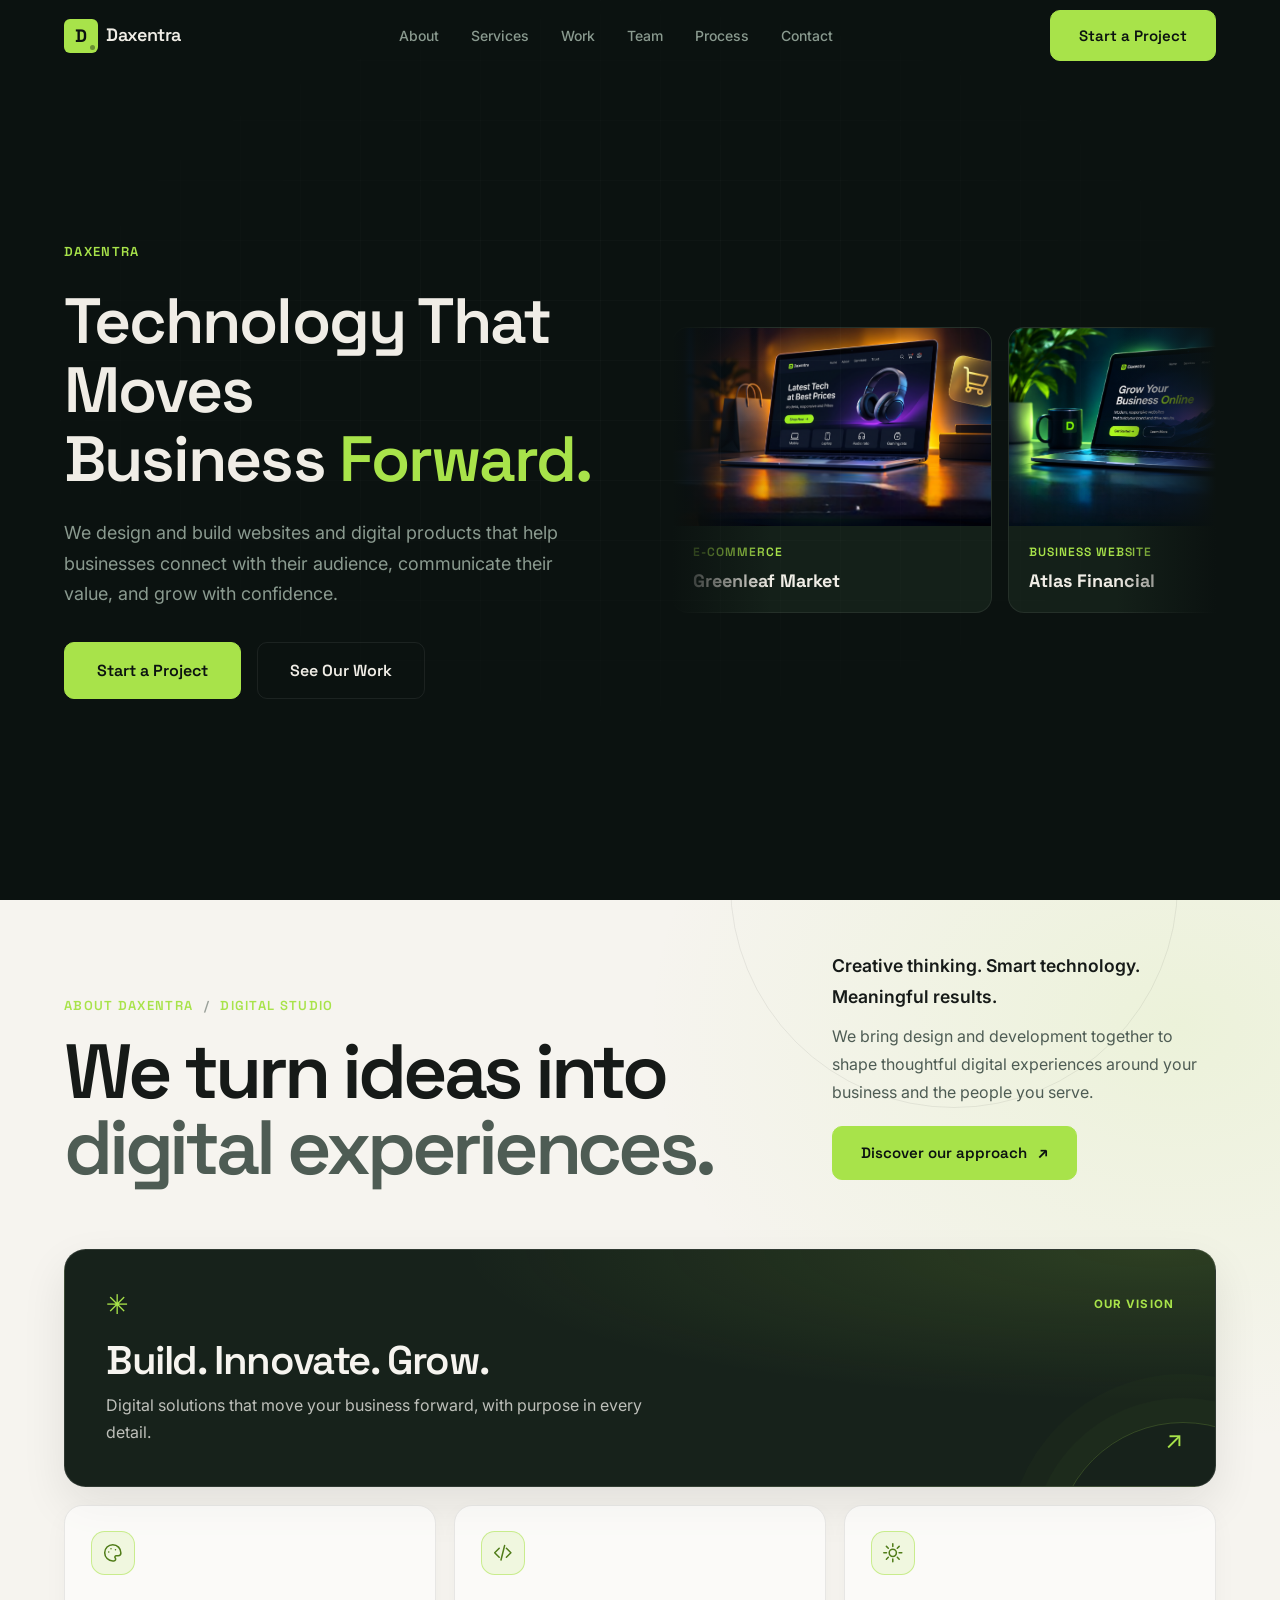
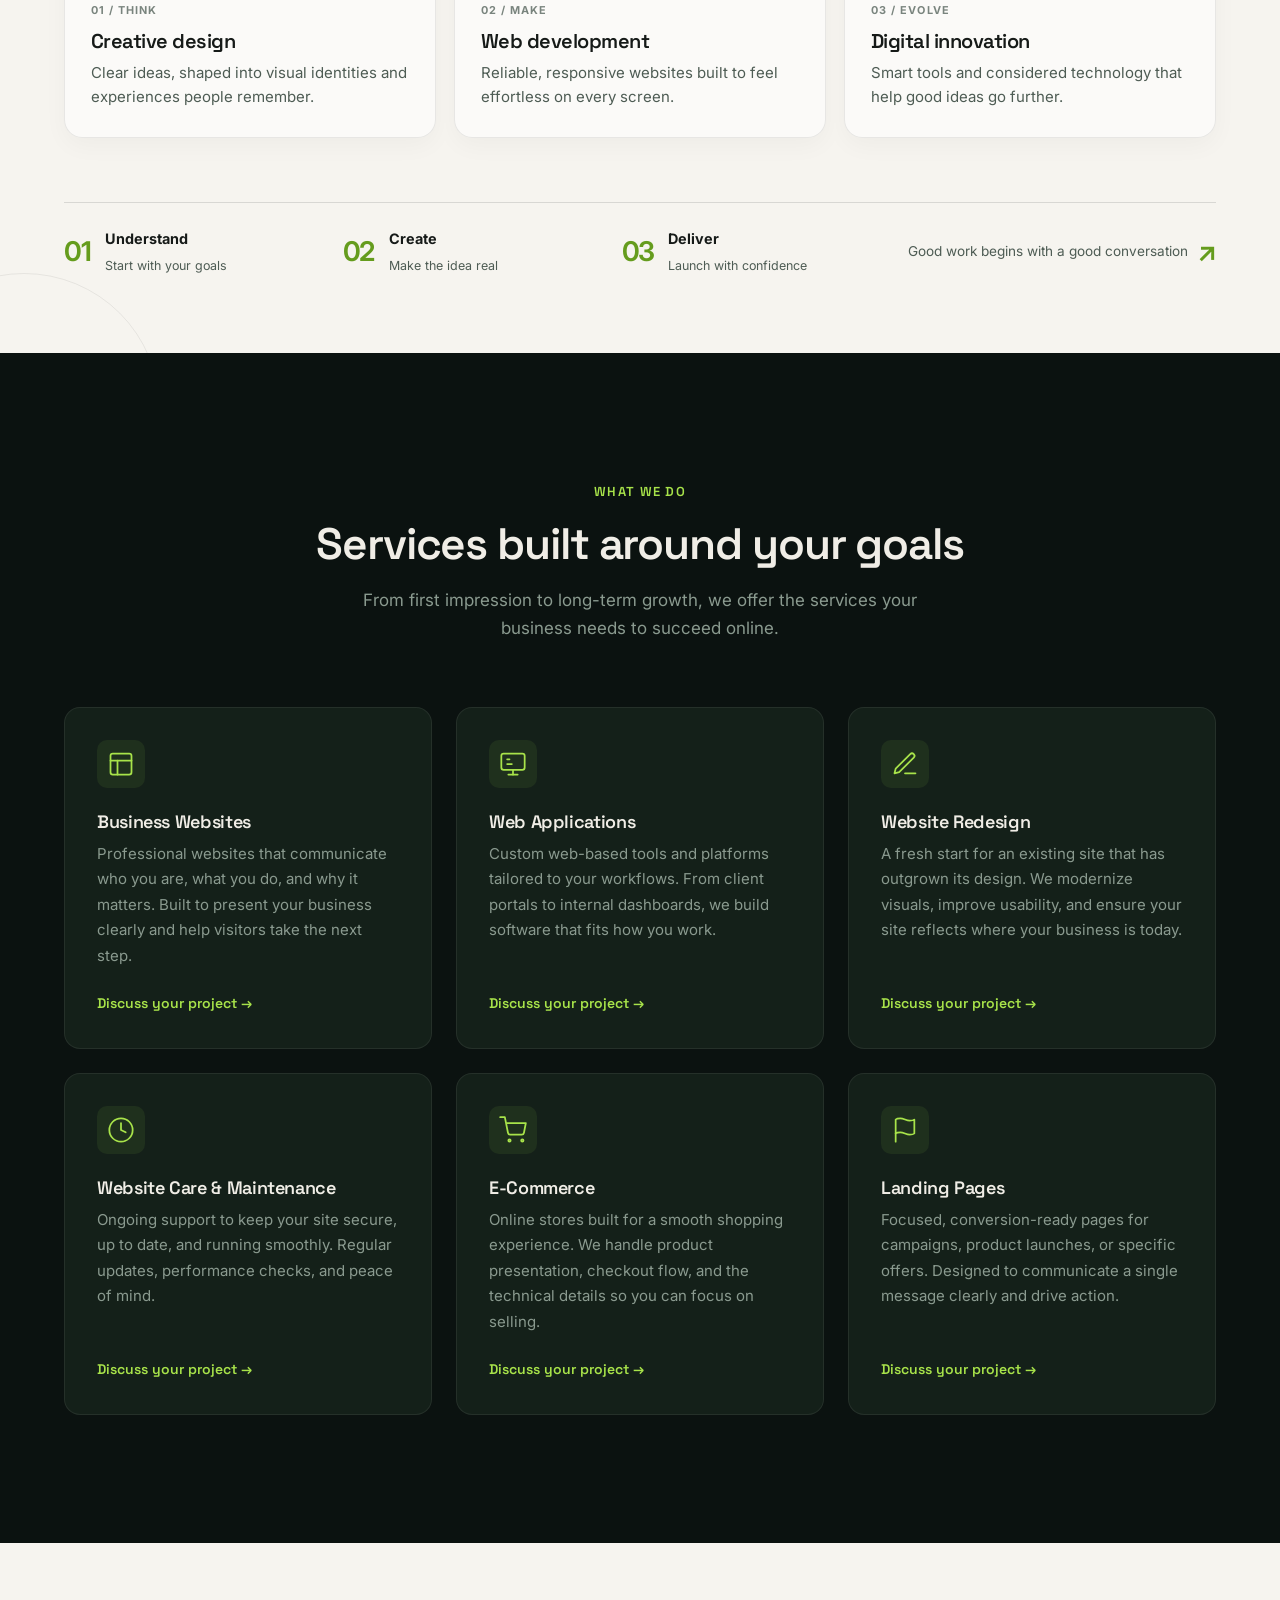
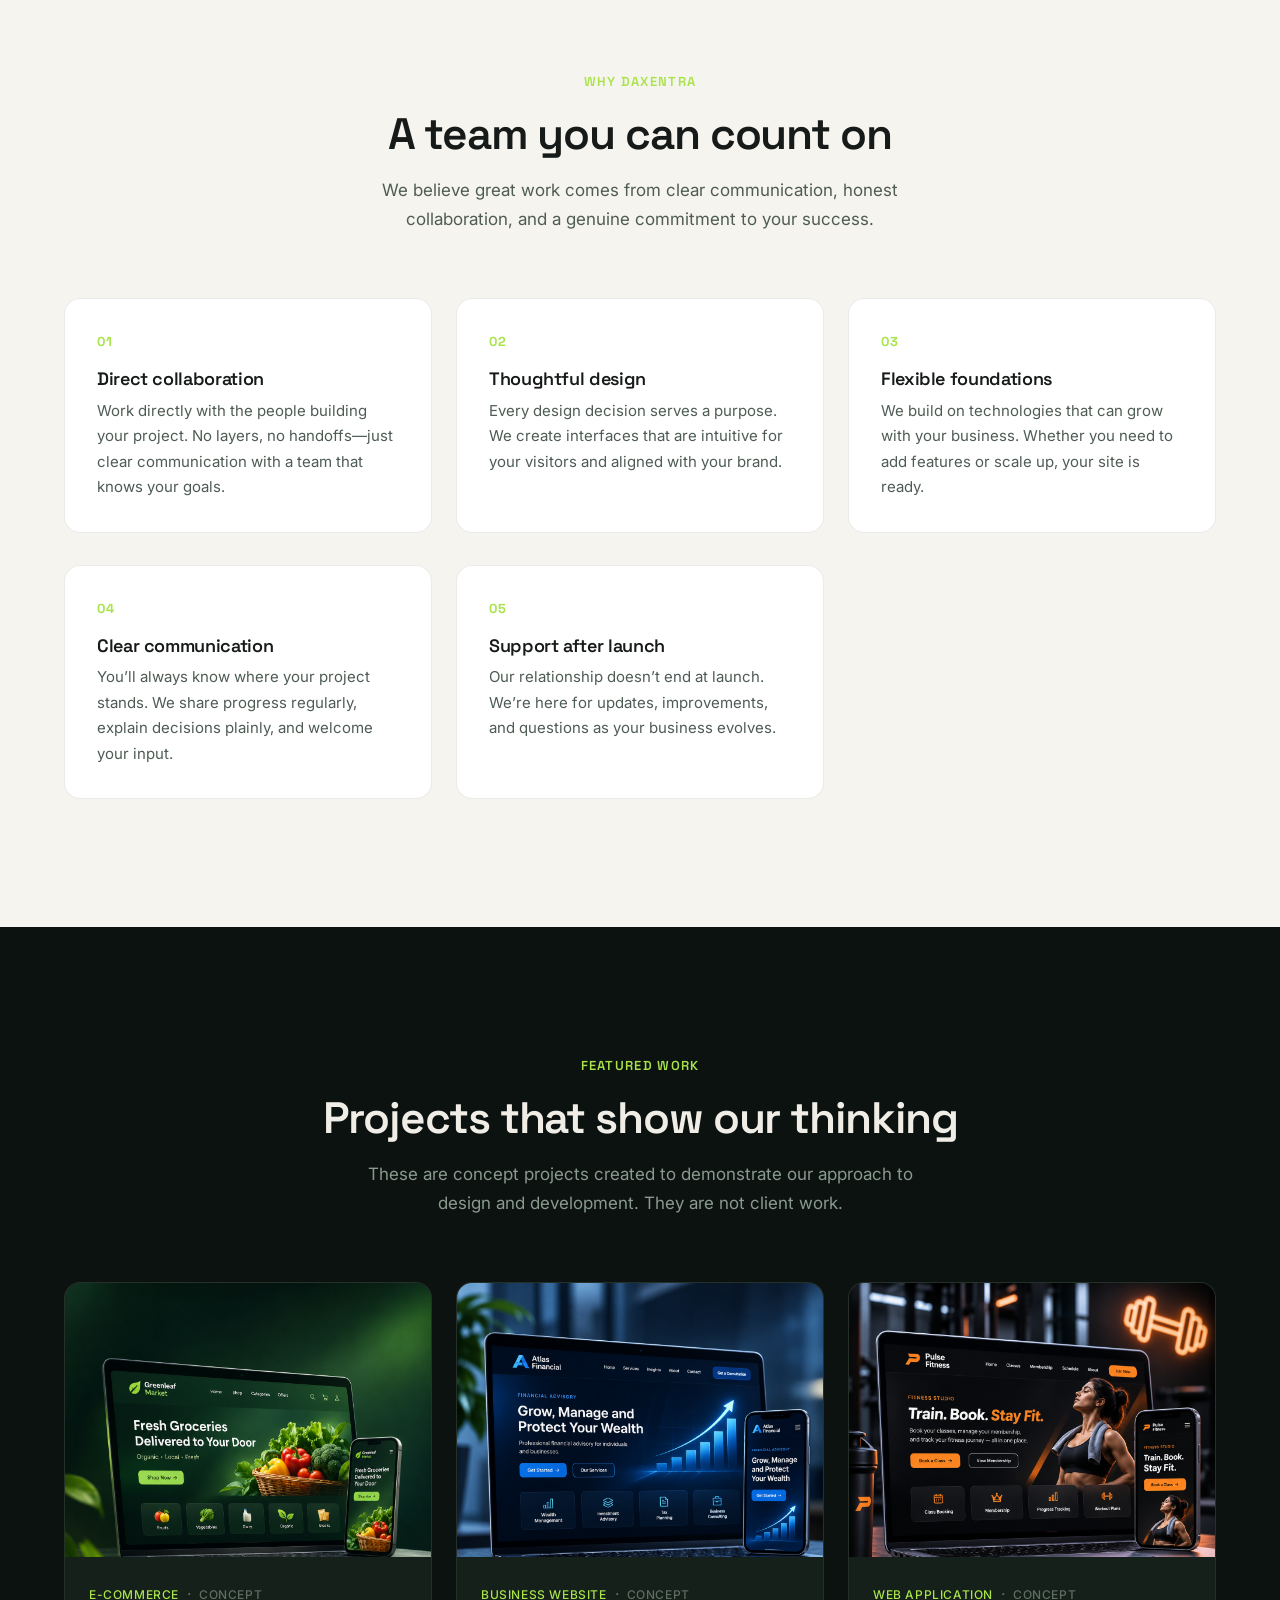
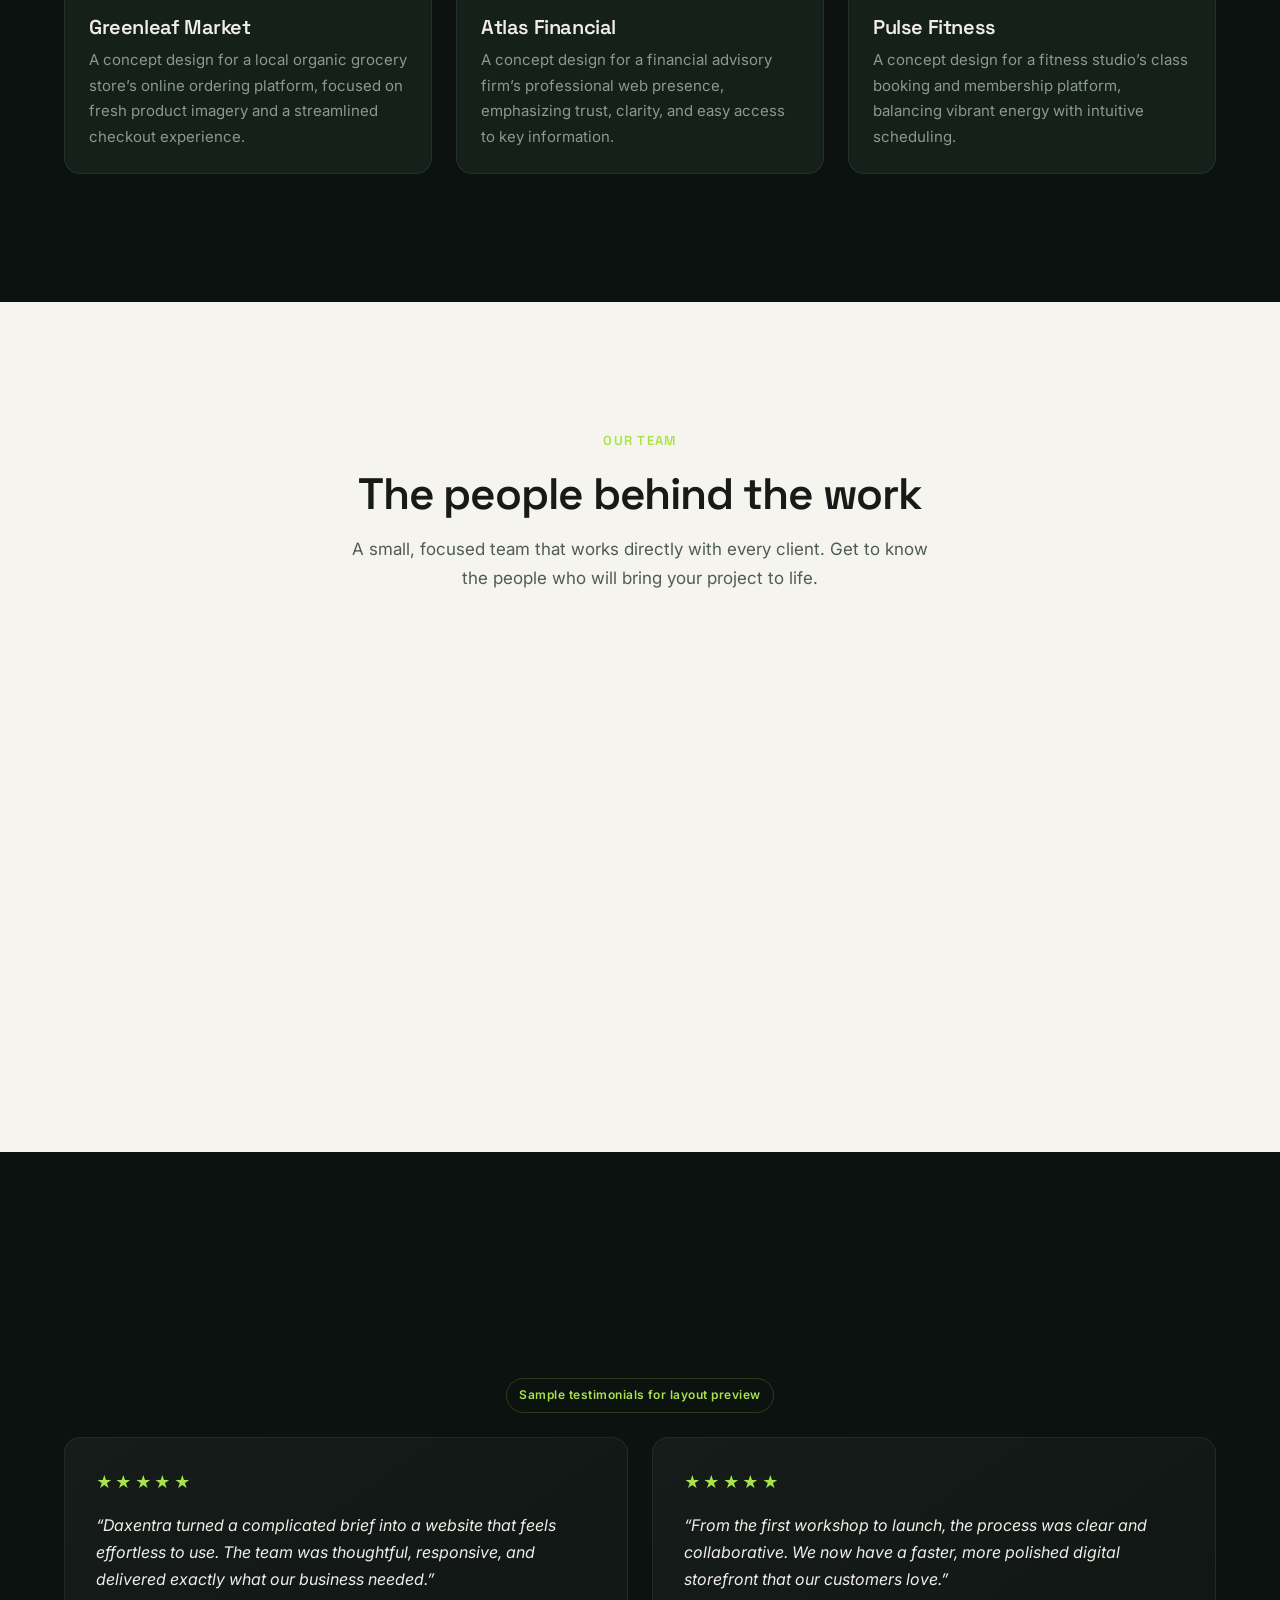
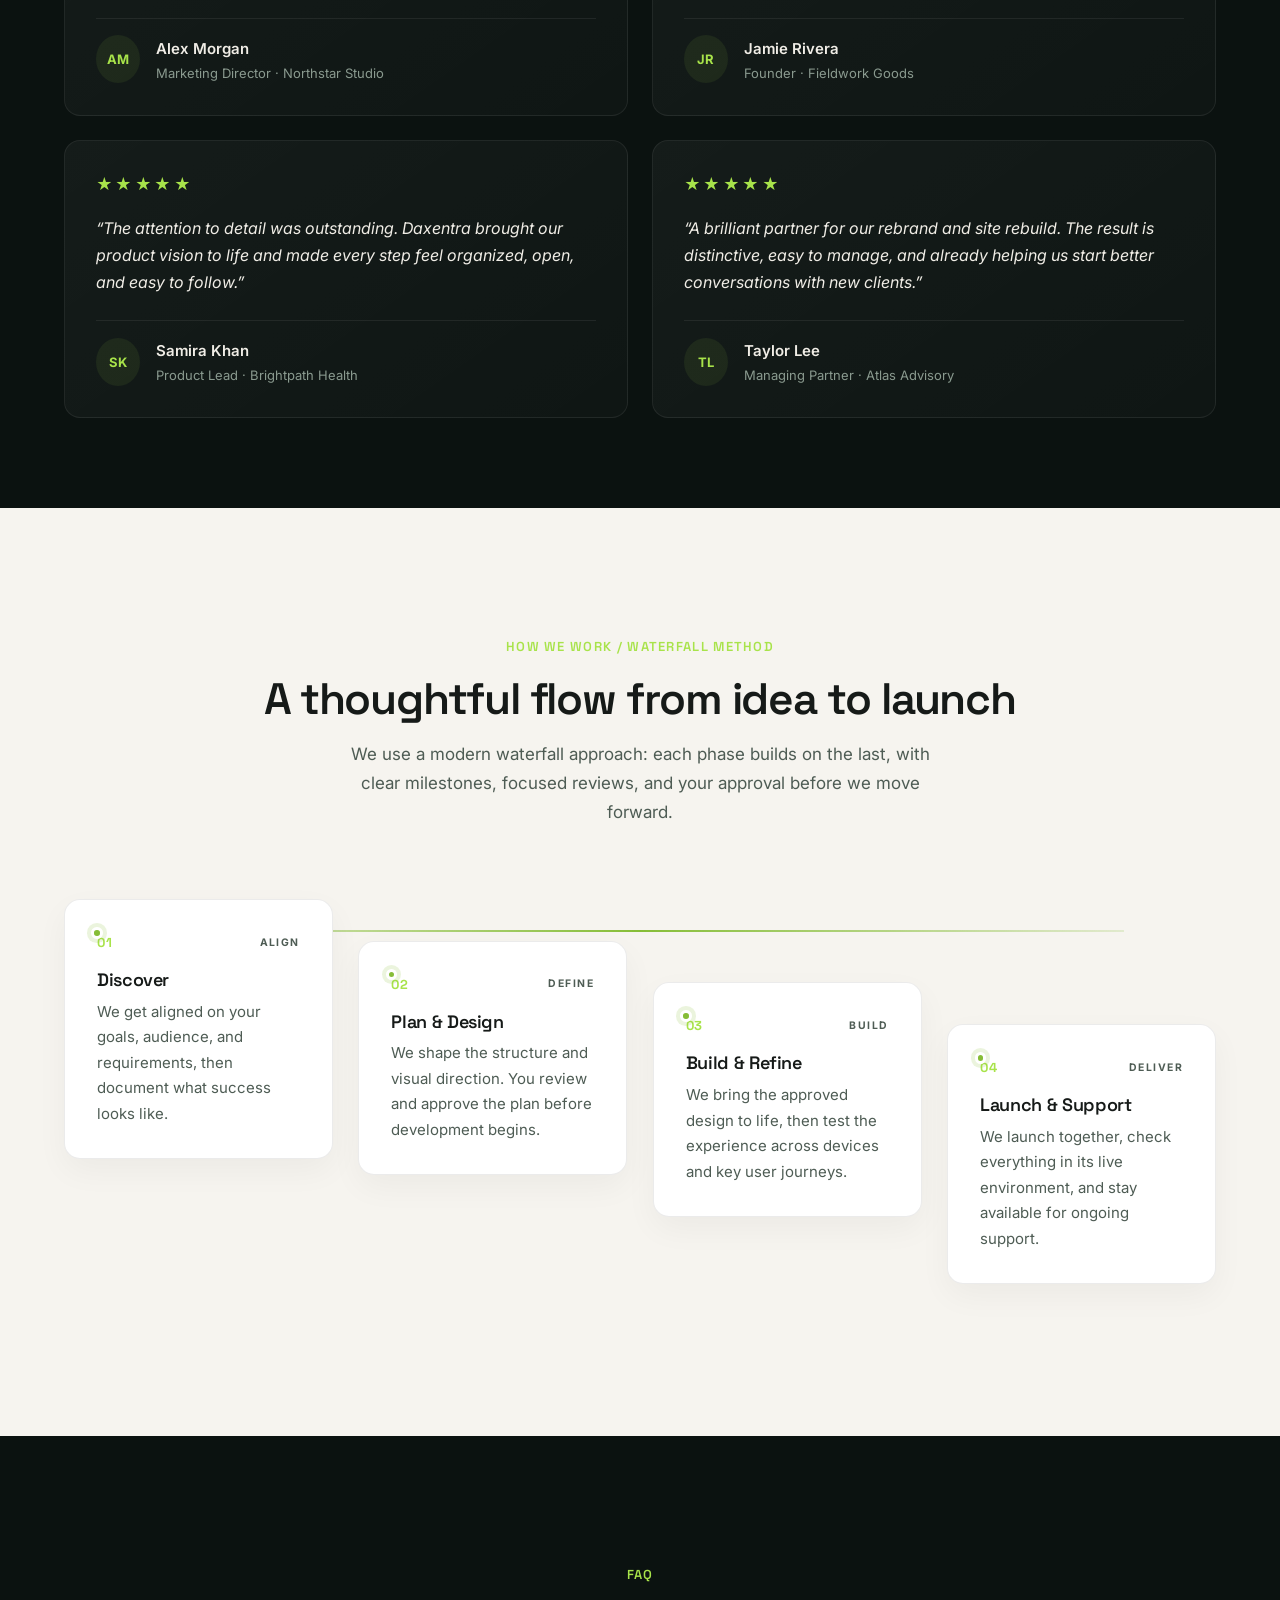
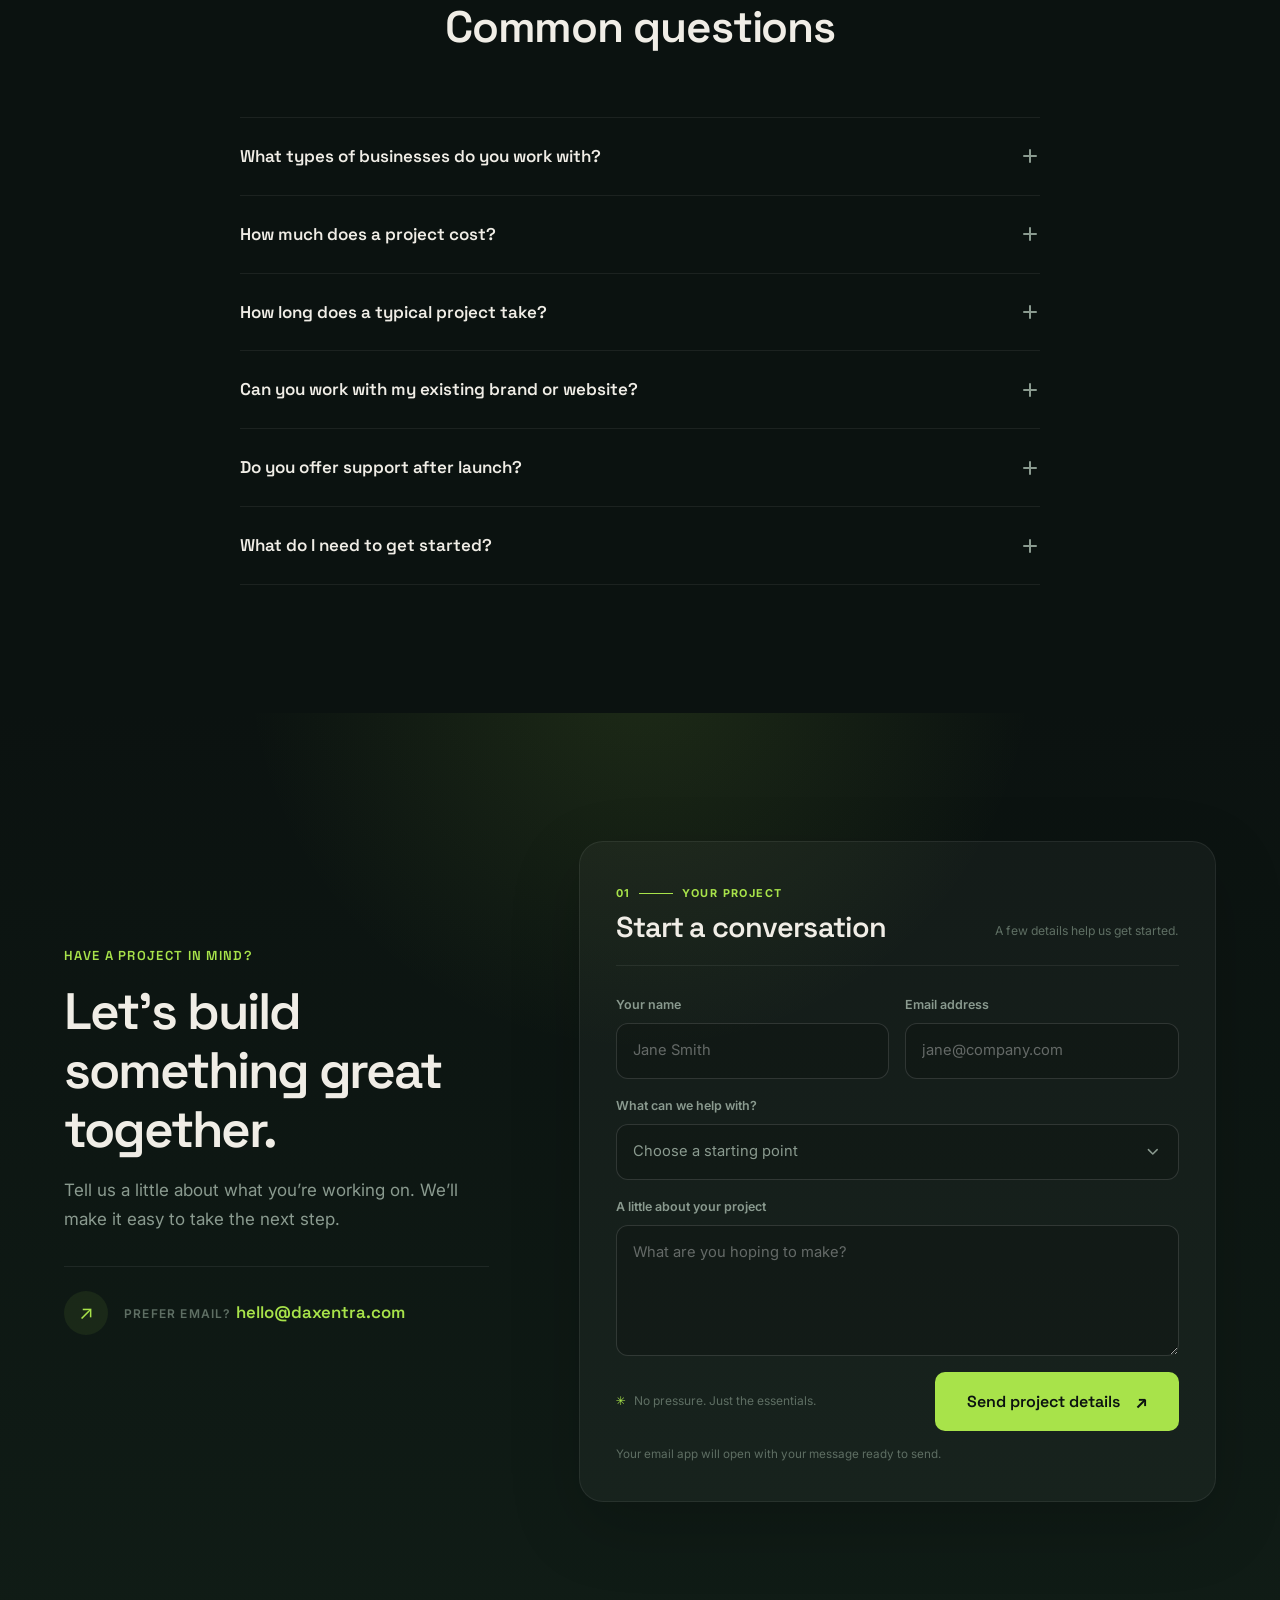
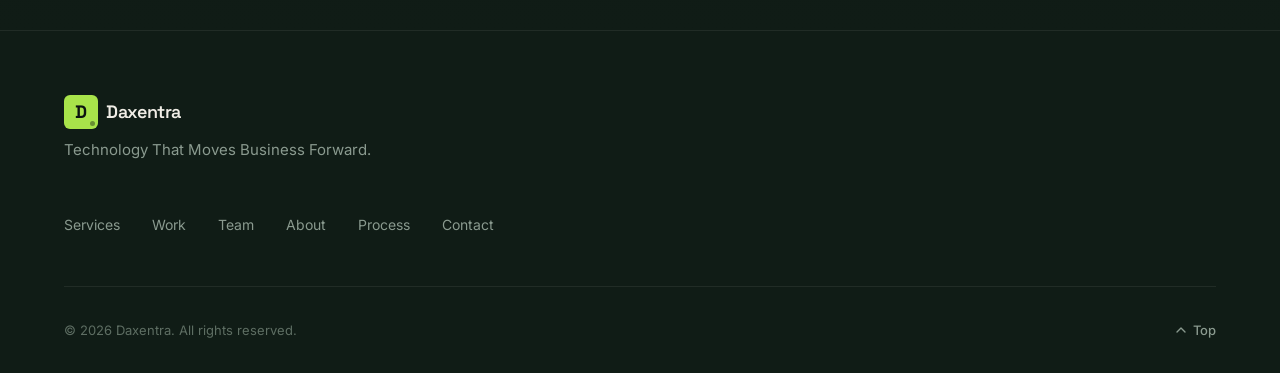
==== commit f5cc2753: "Updated website" ====
--- a/index.html
+++ b/index.html
@@ -343,6 +343,8 @@
 
           <article class="work-card reveal">
             <div class="work-image work-image-1" aria-label="Concept project: Greenleaf Market">
+                <img src="assets/images/Work/Greenleaf_Market_Grocery_Mockup.png" alt="">
+
               <div class="work-image-inner">
                 <div class="concept-badge">Concept Project</div>
               </div>
@@ -364,6 +366,8 @@
 
           <article class="work-card reveal">
             <div class="work-image work-image-2" aria-label="Concept project: Atlas Financial">
+                <img src="assets/images/Work/Atlas_Financial_Wealth_Advisory_Mockup copy.png" alt="">
+
               <div class="work-image-inner">
                 <div class="concept-badge">Concept Project</div>
               </div>
@@ -385,6 +389,8 @@
 
           <article class="work-card reveal">
             <div class="work-image work-image-3" aria-label="Concept project: Pulse Fitness">
+                <img src="assets/images/Work/Pulse_Fitness_Neon_Gym_Showcase.png" alt="">
+
               <div class="work-image-inner">
                 <div class="concept-badge">Concept Project</div>
               </div>
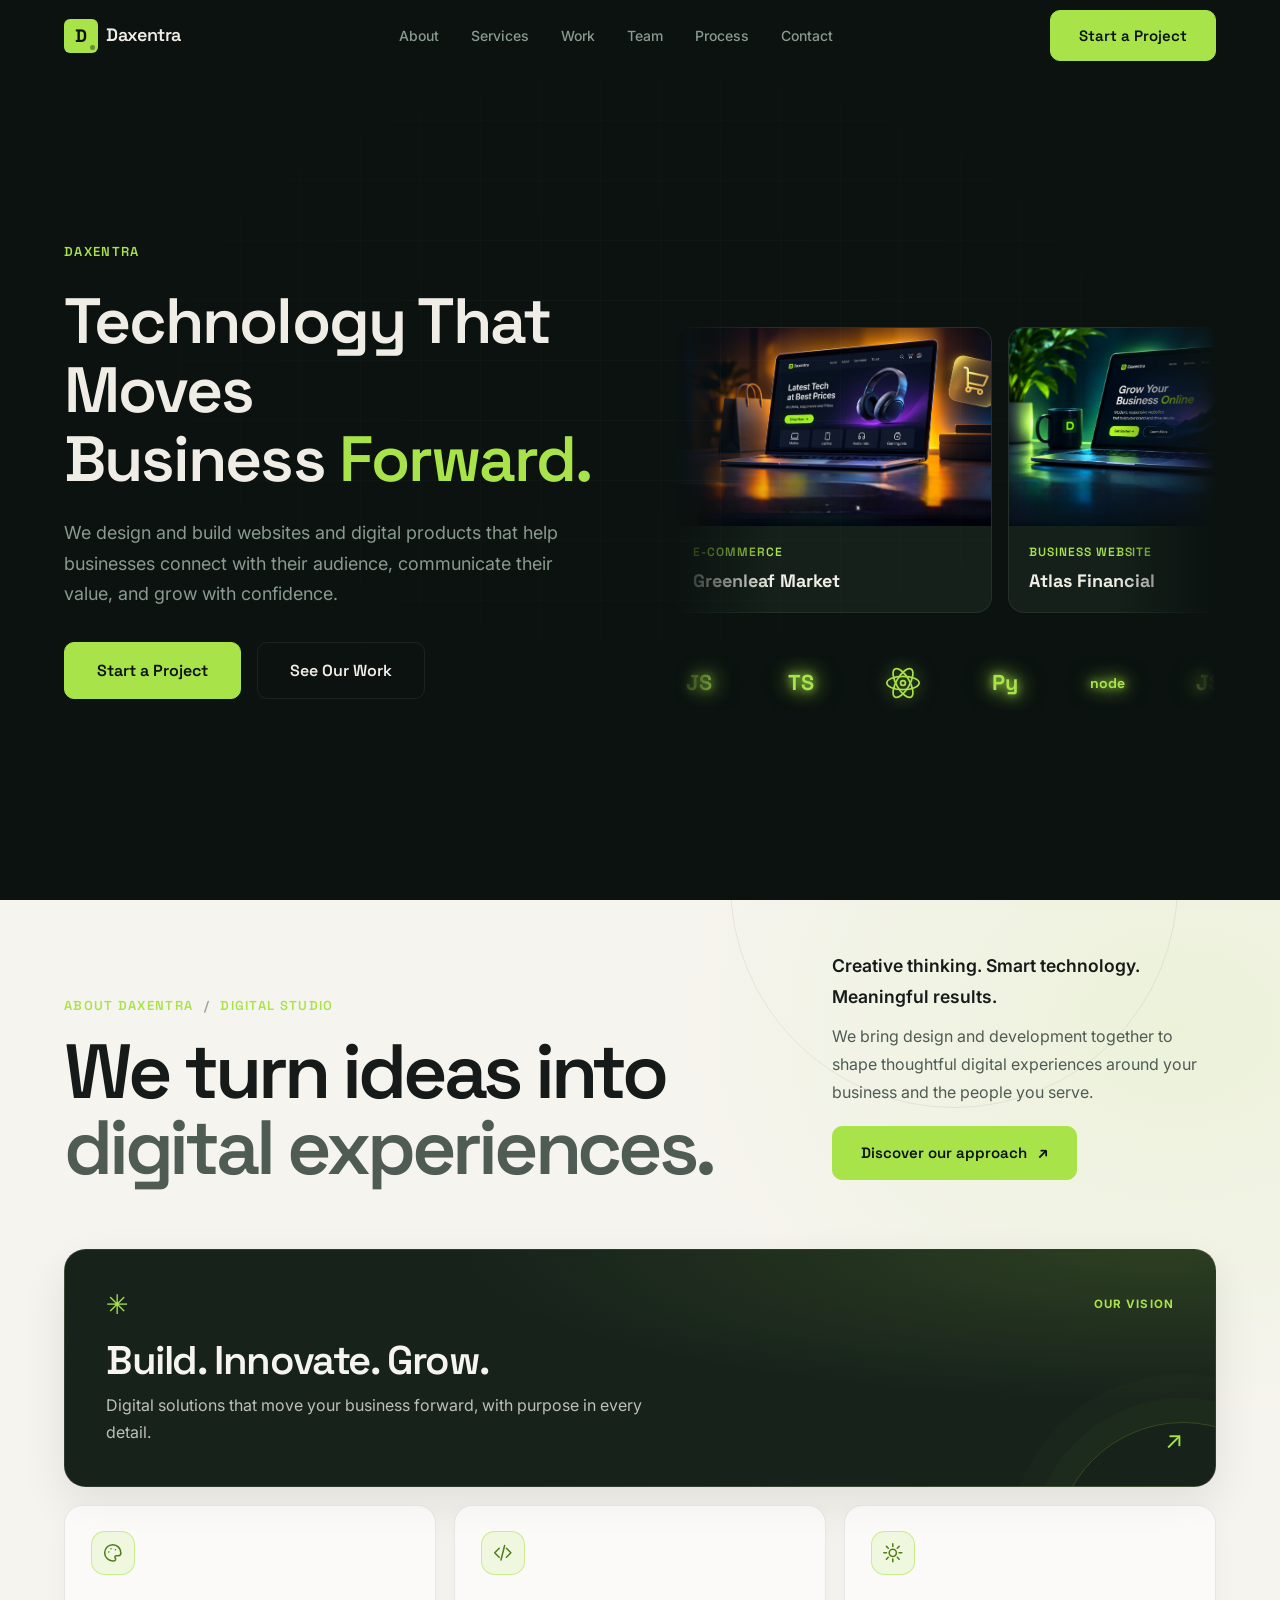
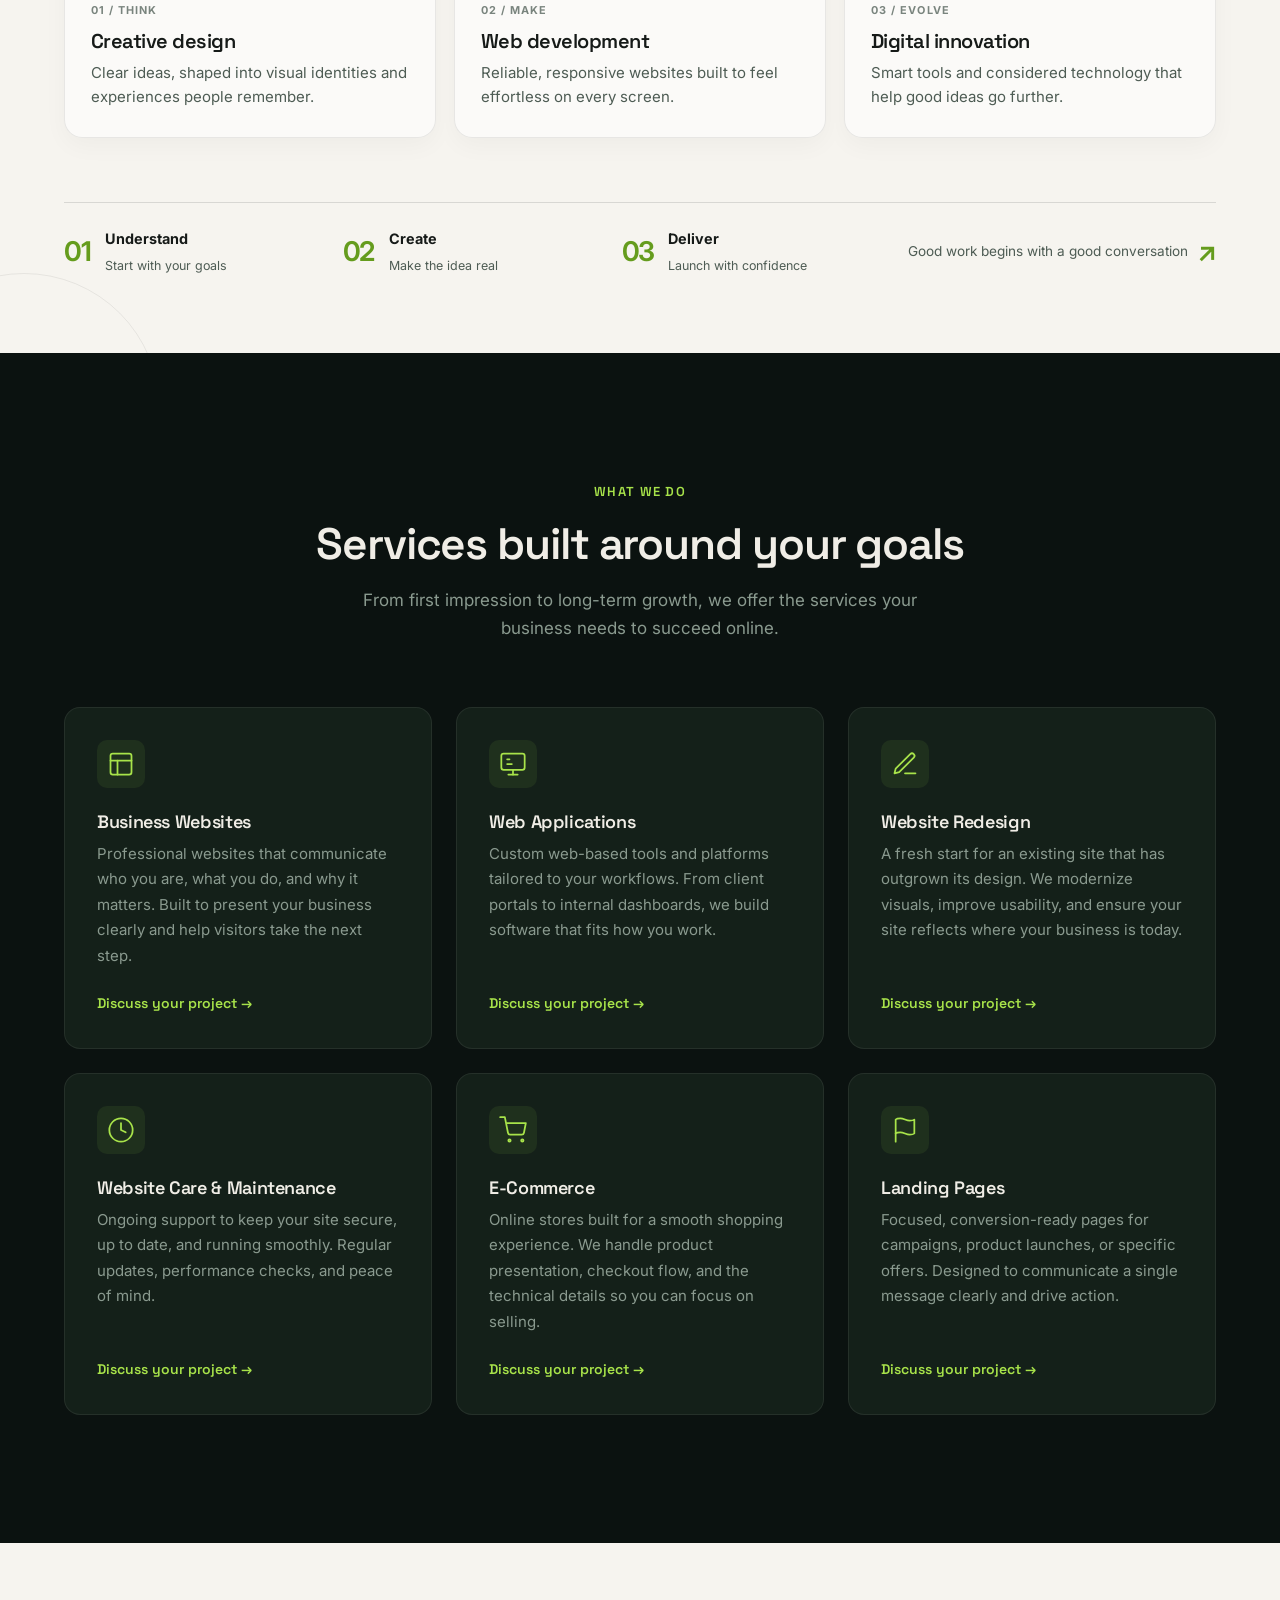
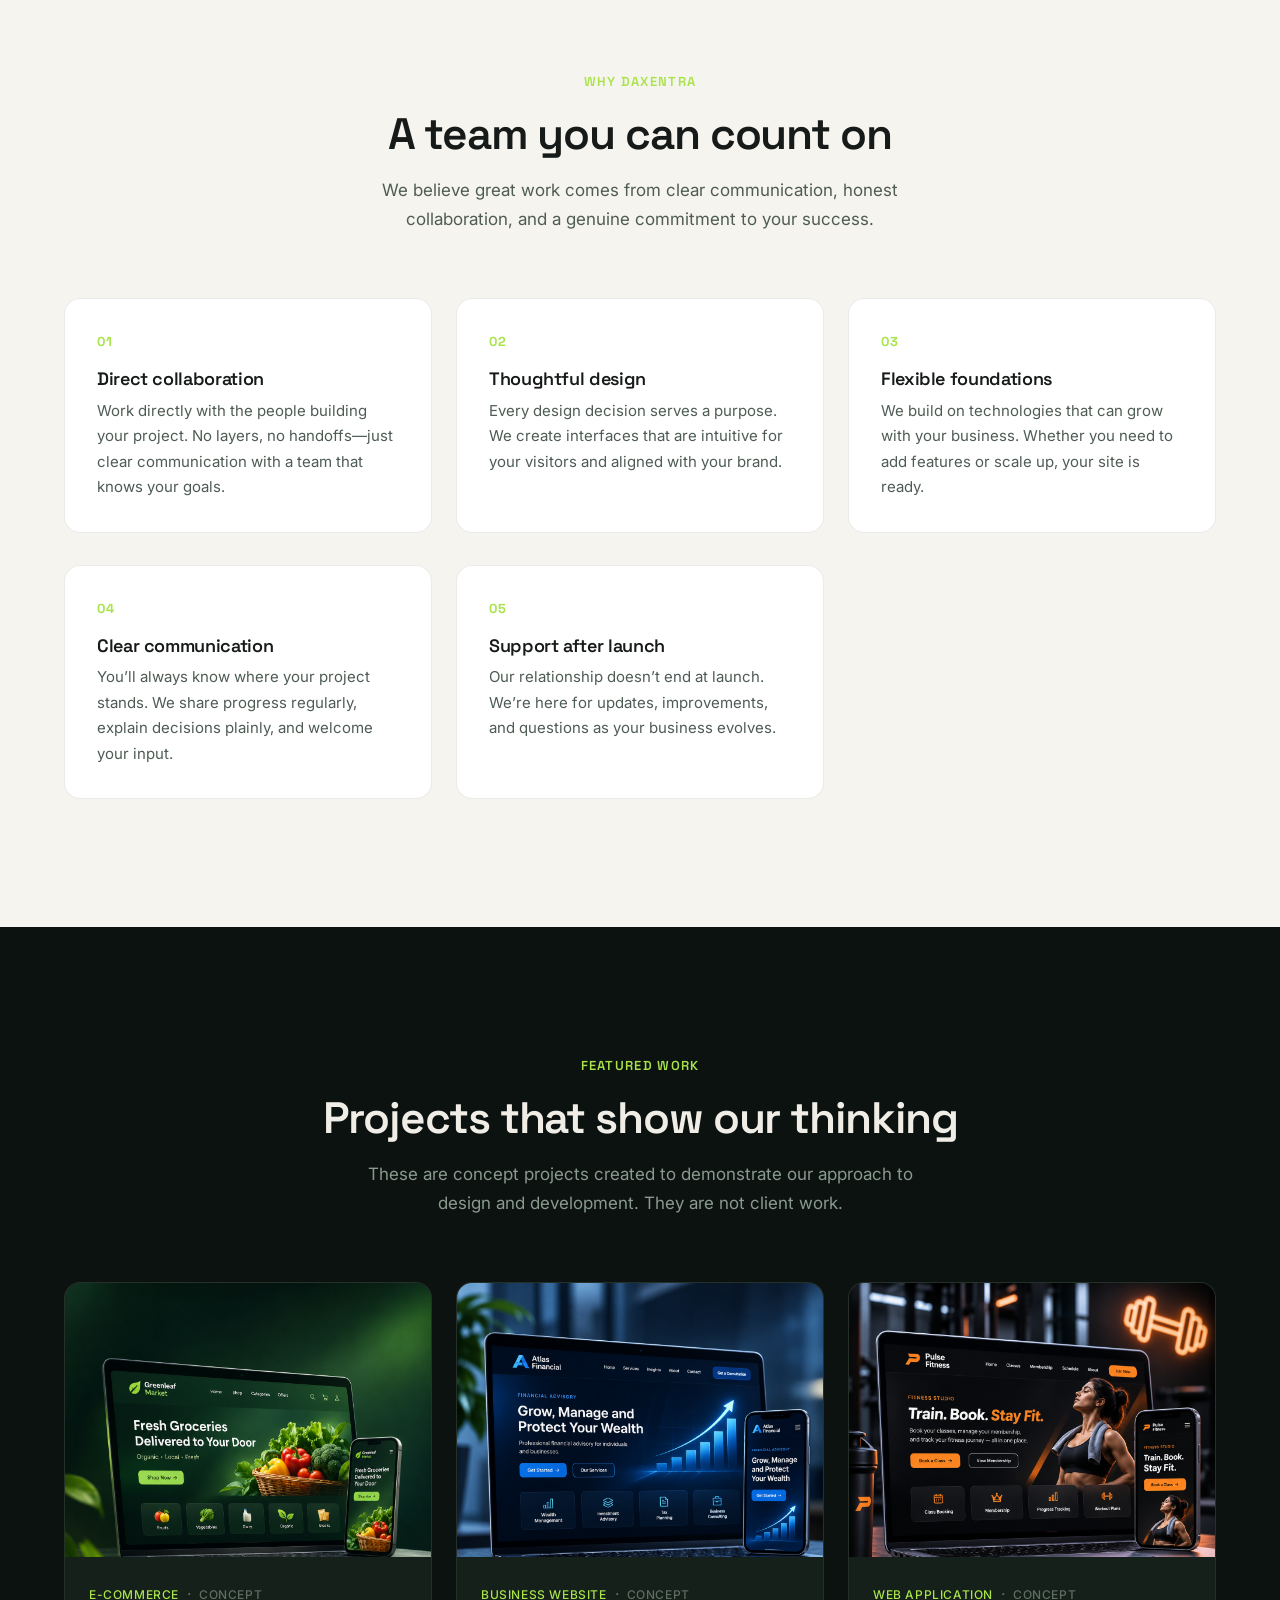
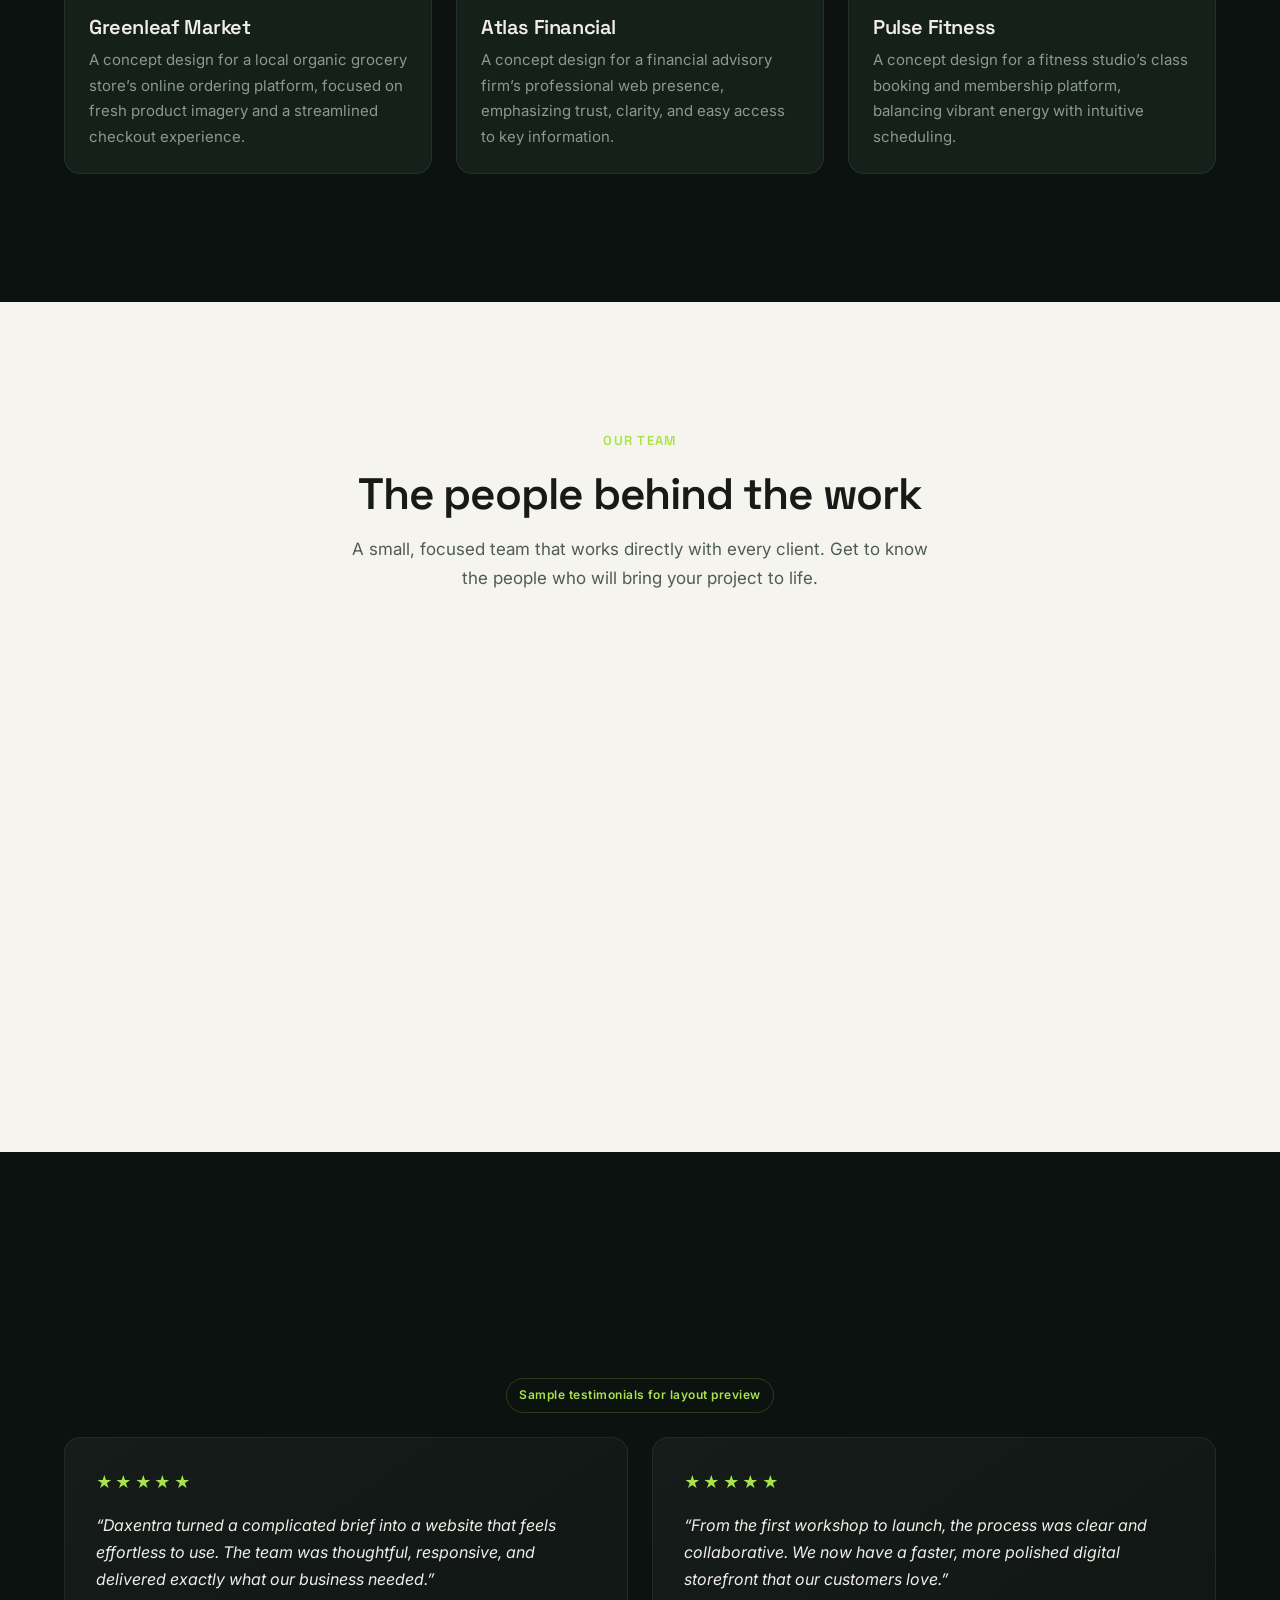
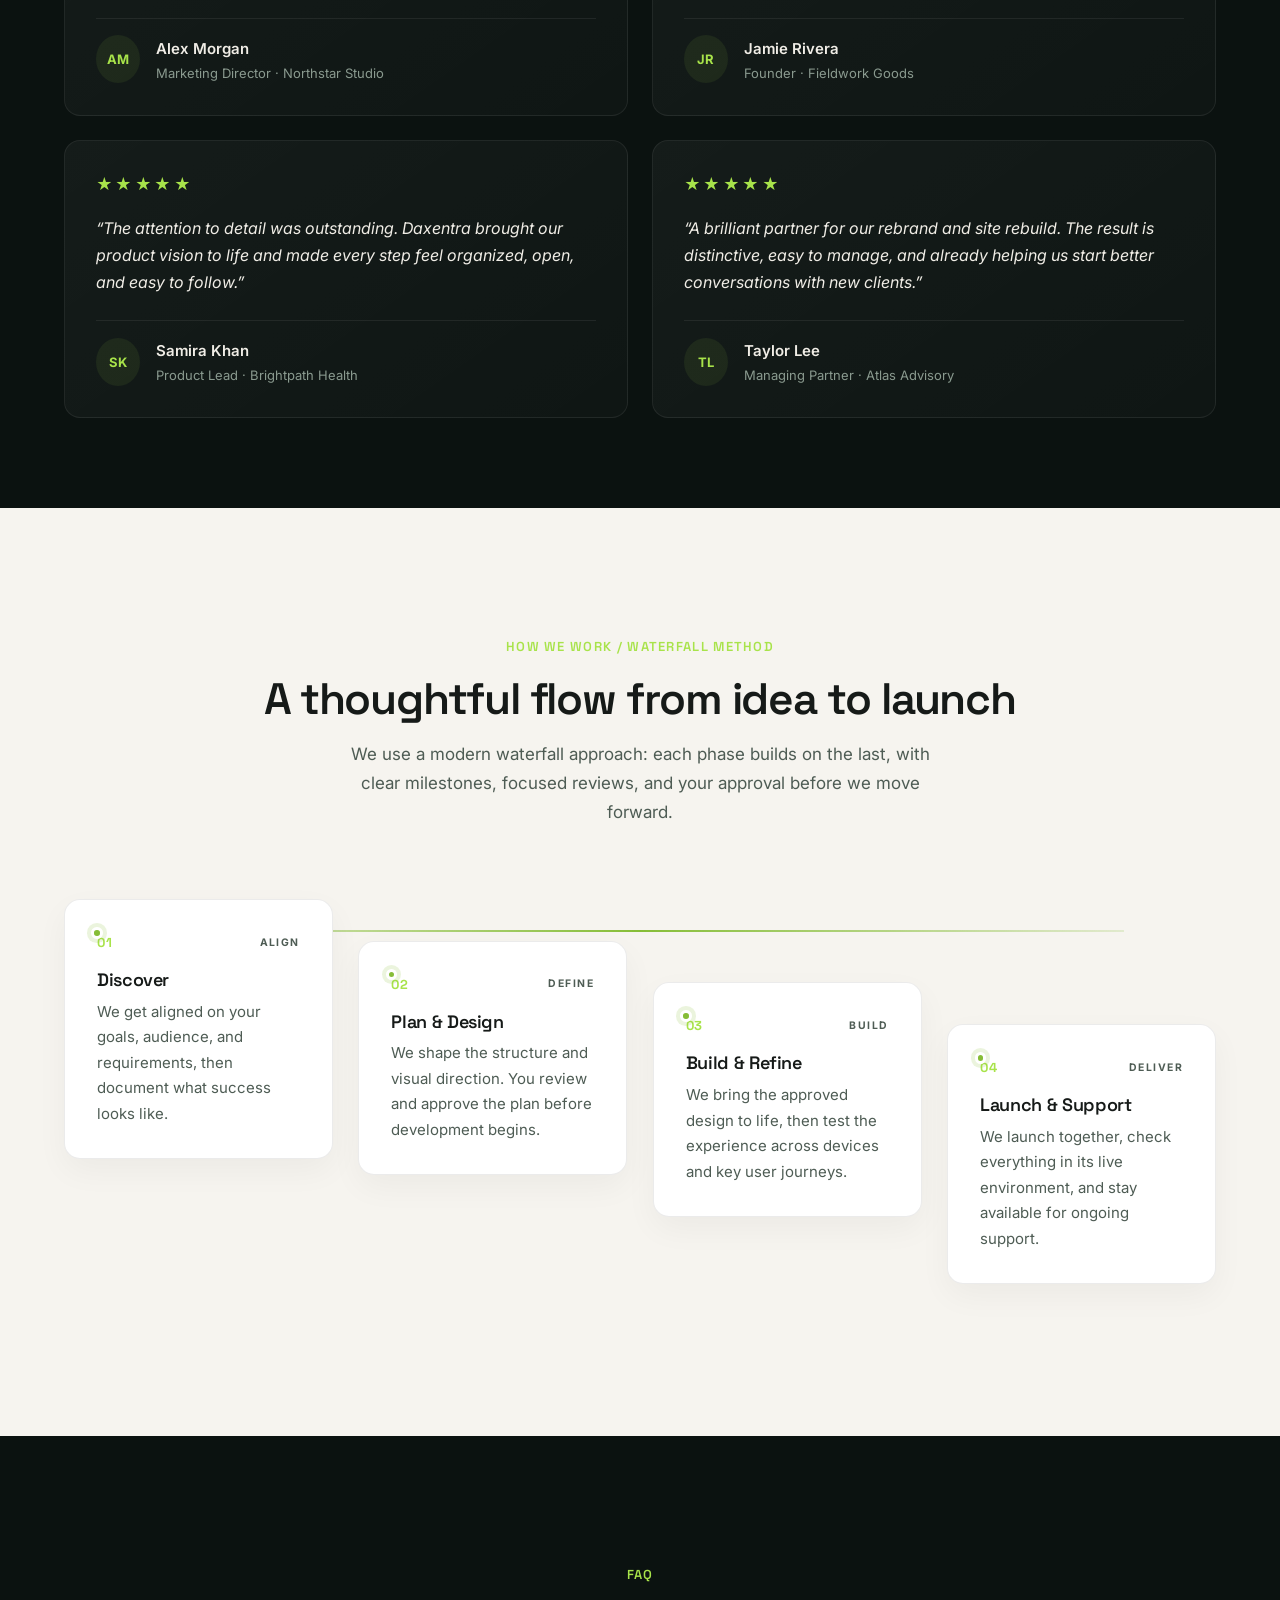
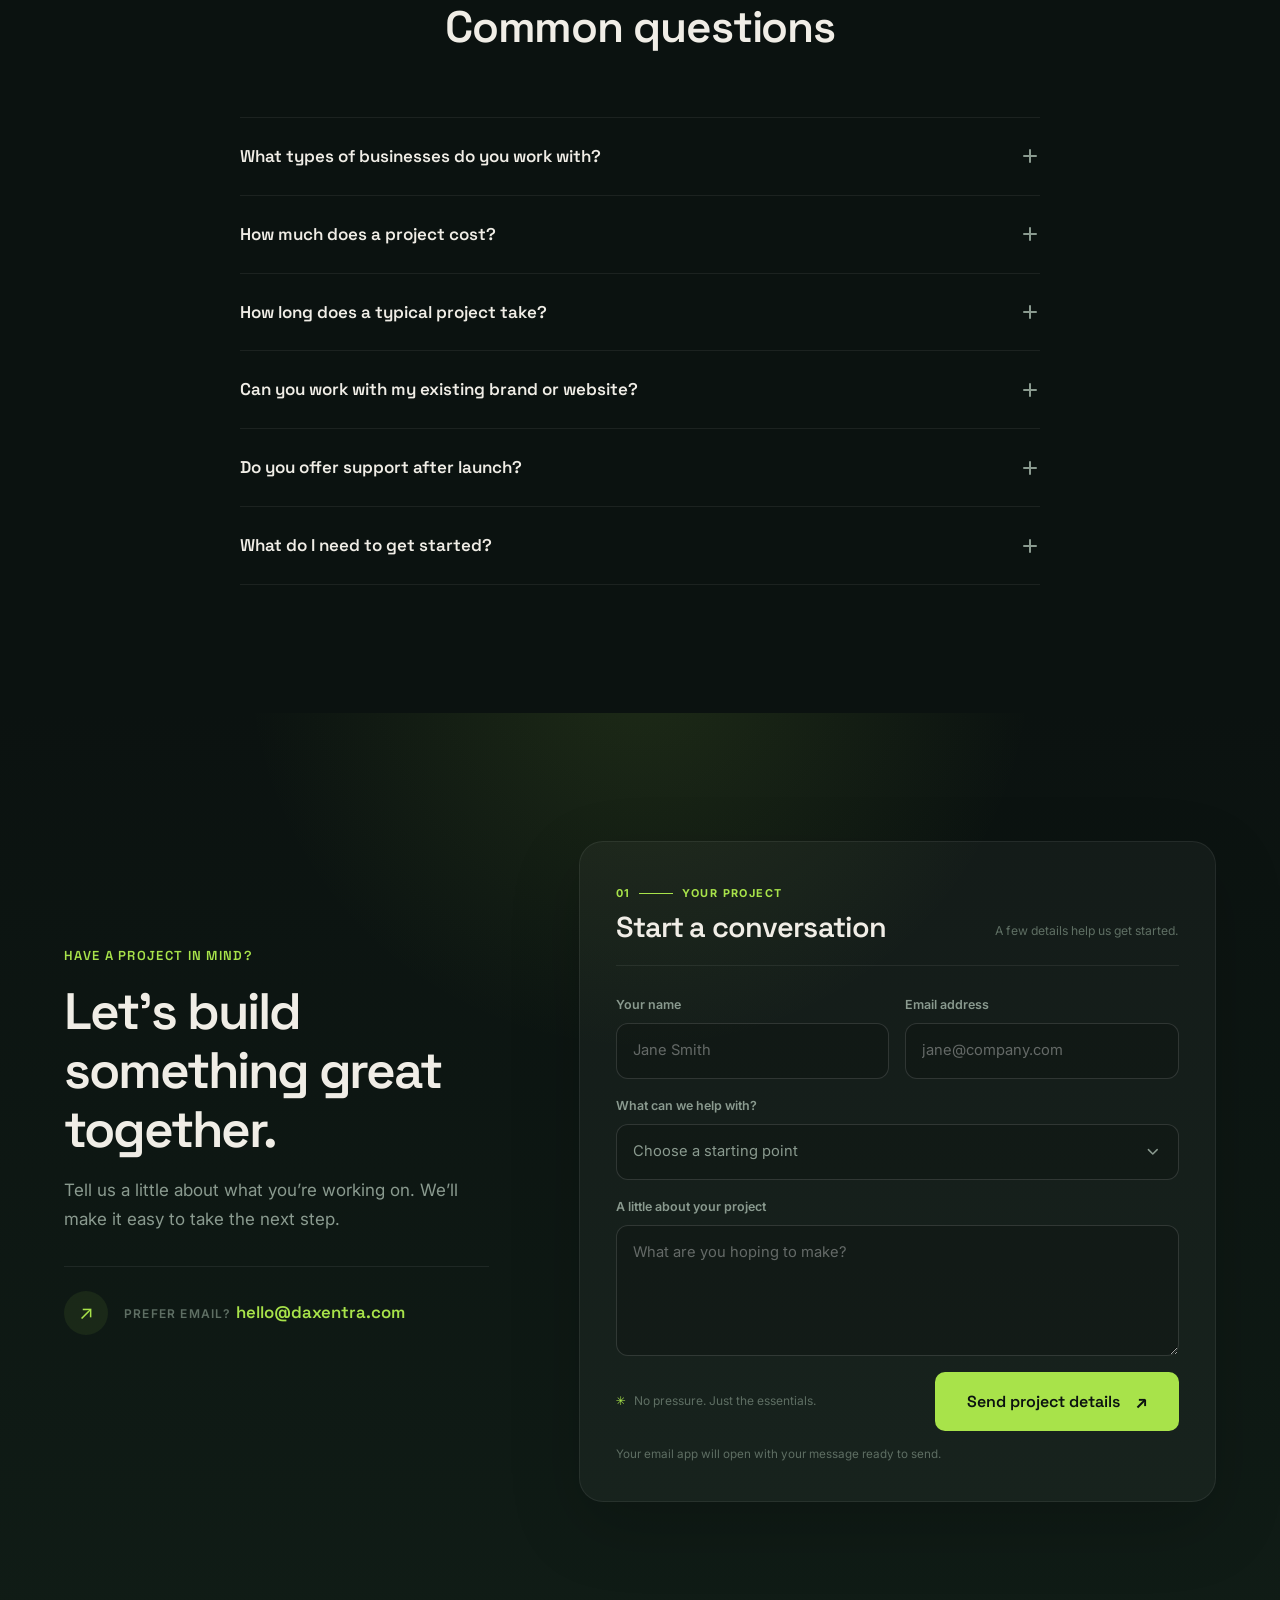
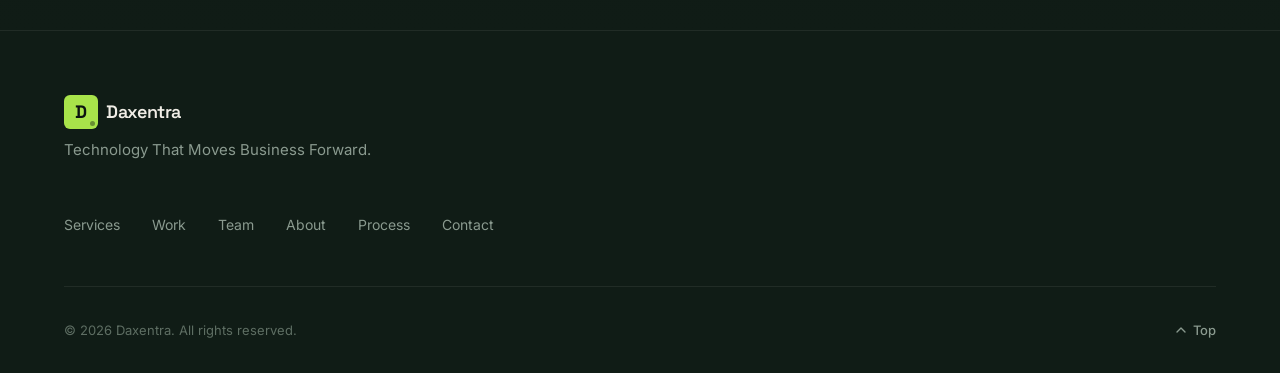
==== commit ab79edf4: "Added new pages and animations" ====
--- a/index.html
+++ b/index.html
@@ -28,16 +28,16 @@
 
       <nav class="nav desktop-nav" id="main-nav" aria-label="Main navigation">
         <ul class="nav-links" id="nav-links" role="list">
-          <li><a href="#about" class="nav-link">About</a></li>
-          <li><a href="#services" class="nav-link">Services</a></li>
-          <li><a href="#work" class="nav-link">Work</a></li>
-          <li><a href="#team" class="nav-link">Team</a></li>
-          <li><a href="#process" class="nav-link">Process</a></li>
-          <li><a href="#contact" class="nav-link">Contact</a></li>
+          <li><a href="index.html#about" class="nav-link">About</a></li>
+          <li><a href="index.html#services" class="nav-link">Services</a></li>
+          <li><a href="index.html#work" class="nav-link">Work</a></li>
+          <li><a href="index.html#team" class="nav-link">Team</a></li>
+          <li><a href="index.html#process" class="nav-link">Process</a></li>
+          <li><a href="index.html#contact" class="nav-link">Contact</a></li>
         </ul>
       </nav>
 
-      <a href="#contact" class="btn btn-primary nav-cta">Start a Project</a>
+      <a href="index.html#contact" class="btn btn-primary nav-cta">Start a Project</a>
 
       <button
         class="mobile-menu-btn"
@@ -59,15 +59,15 @@
     <nav class="mobile-nav-drawer" id="mobile-nav" aria-label="Mobile navigation">
       <div class="container mobile-nav-inner">
         <ul class="mobile-nav-links" id="mobile-nav-links" role="list">
-          <li><a href="#services" class="mobile-nav-link">Services</a></li>
-          <li><a href="#work" class="mobile-nav-link">Work</a></li>
-          <li><a href="#team" class="mobile-nav-link">Team</a></li>
-          <li><a href="#about" class="mobile-nav-link">About</a></li>
-          <li><a href="#process" class="mobile-nav-link">Process</a></li>
-          <li><a href="#contact" class="mobile-nav-link">Contact</a></li>
+          <li><a href="index.html#services" class="mobile-nav-link">Services</a></li>
+          <li><a href="index.html#work" class="mobile-nav-link">Work</a></li>
+          <li><a href="index.html#team" class="mobile-nav-link">Team</a></li>
+          <li><a href="index.html#about" class="mobile-nav-link">About</a></li>
+          <li><a href="index.html#process" class="mobile-nav-link">Process</a></li>
+          <li><a href="index.html#contact" class="mobile-nav-link">Contact</a></li>
         </ul>
         <div class="mobile-nav-cta-wrapper">
-          <a href="#contact" class="btn btn-primary mobile-drawer-btn">Start a Project</a>
+          <a href="index.html#contact" class="btn btn-primary mobile-drawer-btn">Start a Project</a>
         </div>
       </div>
     </nav>
@@ -90,11 +90,29 @@
             connect with their audience, communicate their value, and grow with confidence.
           </p>
           <div class="hero-actions">
-            <a href="#contact" class="btn btn-primary btn-lg">Start a Project</a>
-            <a href="#work" class="btn btn-ghost btn-lg">See Our Work</a>
+            <a href="contact.html" class="btn btn-primary btn-lg">Start a Project</a>
+            <a href="index.html#work" class="btn btn-ghost btn-lg">See Our Work</a>
           </div>
         </div>
         <div class="hero-visual reveal" aria-hidden="true">
+          <div class="tech-float-field" aria-hidden="true">
+            <div class="tech-float-track">
+              <div class="tech-float-group">
+                <span class="tech-float-icon tech-float-js">JS</span>
+                <span class="tech-float-icon tech-float-ts">TS</span>
+                <span class="tech-float-icon tech-float-react"><svg viewBox="0 0 40 40"><ellipse cx="20" cy="20" rx="17" ry="7"/><ellipse cx="20" cy="20" rx="17" ry="7" transform="rotate(60 20 20)"/><ellipse cx="20" cy="20" rx="17" ry="7" transform="rotate(120 20 20)"/><circle cx="20" cy="20" r="2.5"/></svg></span>
+                <span class="tech-float-icon tech-float-py">Py</span>
+                <span class="tech-float-icon tech-float-node">node</span>
+              </div>
+              <div class="tech-float-group" aria-hidden="true">
+                <span class="tech-float-icon tech-float-js">JS</span>
+                <span class="tech-float-icon tech-float-ts">TS</span>
+                <span class="tech-float-icon tech-float-react"><svg viewBox="0 0 40 40"><ellipse cx="20" cy="20" rx="17" ry="7"/><ellipse cx="20" cy="20" rx="17" ry="7" transform="rotate(60 20 20)"/><ellipse cx="20" cy="20" rx="17" ry="7" transform="rotate(120 20 20)"/><circle cx="20" cy="20" r="2.5"/></svg></span>
+                <span class="tech-float-icon tech-float-py">Py</span>
+                <span class="tech-float-icon tech-float-node">node</span>
+              </div>
+            </div>
+          </div>
           <div class="carousel-showcase" id="project-carousel">
             <div class="carousel-track" id="carousel-track">
               <!-- Project cards injected by JS from the projects array -->
@@ -118,7 +136,7 @@
           <div class="about-intro-copy">
             <p>Creative thinking. Smart technology. Meaningful results.</p>
             <p>We bring design and development together to shape thoughtful digital experiences around your business and the people you serve.</p>
-            <a class="btn btn-primary about-link" href="#process">Discover our approach <span aria-hidden="true">↗</span></a>
+            <a class="btn btn-primary about-link" href="process.html">Discover our approach <span aria-hidden="true">↗</span></a>
           </div>
         </div>
 
@@ -185,7 +203,7 @@
               Professional websites that communicate who you are, what you do, and why it matters. 
               Built to present your business clearly and help visitors take the next step.
             </p>
-            <a href="#contact" class="service-link">
+            <a href="contact.html" class="service-link">
               Discuss your project <span aria-hidden="true">&rarr;</span>
             </a>
           </article>
@@ -199,7 +217,7 @@
               Custom web-based tools and platforms tailored to your workflows. From client portals 
               to internal dashboards, we build software that fits how you work.
             </p>
-            <a href="#contact" class="service-link">
+            <a href="contact.html" class="service-link">
               Discuss your project <span aria-hidden="true">&rarr;</span>
             </a>
           </article>
@@ -213,7 +231,7 @@
               A fresh start for an existing site that has outgrown its design. We modernize visuals, 
               improve usability, and ensure your site reflects where your business is today.
             </p>
-            <a href="#contact" class="service-link">
+            <a href="contact.html" class="service-link">
               Discuss your project <span aria-hidden="true">&rarr;</span>
             </a>
           </article>
@@ -227,7 +245,7 @@
               Ongoing support to keep your site secure, up to date, and running smoothly. 
               Regular updates, performance checks, and peace of mind.
             </p>
-            <a href="#contact" class="service-link">
+            <a href="contact.html" class="service-link">
               Discuss your project <span aria-hidden="true">&rarr;</span>
             </a>
           </article>
@@ -241,7 +259,7 @@
               Online stores built for a smooth shopping experience. We handle product presentation, 
               checkout flow, and the technical details so you can focus on selling.
             </p>
-            <a href="#contact" class="service-link">
+            <a href="contact.html" class="service-link">
               Discuss your project <span aria-hidden="true">&rarr;</span>
             </a>
           </article>
@@ -255,7 +273,7 @@
               Focused, conversion-ready pages for campaigns, product launches, or specific offers. 
               Designed to communicate a single message clearly and drive action.
             </p>
-            <a href="#contact" class="service-link">
+            <a href="contact.html" class="service-link">
               Discuss your project <span aria-hidden="true">&rarr;</span>
             </a>
           </article>
@@ -727,12 +745,12 @@
 
       <nav class="footer-nav" aria-label="Footer navigation">
         <ul class="footer-links" role="list">
-          <li><a href="#services">Services</a></li>
-          <li><a href="#work">Work</a></li>
-          <li><a href="#team">Team</a></li>
-          <li><a href="#about">About</a></li>
-          <li><a href="#process">Process</a></li>
-          <li><a href="#contact">Contact</a></li>
+          <li><a href="index.html#services">Services</a></li>
+          <li><a href="index.html#work">Work</a></li>
+          <li><a href="index.html#team">Team</a></li>
+          <li><a href="index.html#about">About</a></li>
+          <li><a href="index.html#process">Process</a></li>
+          <li><a href="index.html#contact">Contact</a></li>
         </ul>
       </nav>
 
--- a/css/styles.css
+++ b/css/styles.css
@@ -510,9 +510,71 @@
   overflow: hidden;
 }
 
+/* Technology marks scroll beneath the project cards, in the opposite direction. */
+.tech-float-field {
+  position: absolute;
+  right: 0;
+  bottom: 0;
+  left: 0;
+  height: 54px;
+  z-index: 0;
+  overflow: hidden;
+  pointer-events: none;
+  display: flex;
+  align-items: center;
+  -webkit-mask-image: linear-gradient(to right, transparent 0%, #000 11%, #000 89%, transparent 100%);
+  mask-image: linear-gradient(to right, transparent 0%, #000 11%, #000 89%, transparent 100%);
+}
+
+.tech-float-track {
+  display: flex;
+  align-items: center;
+  gap: 0;
+  width: max-content;
+  animation: tech-icons-scroll 15s linear infinite;
+}
+
+.tech-float-group {
+  display: flex;
+  align-items: center;
+  gap: clamp(1.5rem, 4vw, 3rem);
+  padding-right: clamp(1.5rem, 4vw, 3rem);
+}
+
+.tech-float-icon {
+  flex: 0 0 54px;
+  display: grid;
+  width: 54px;
+  height: 54px;
+  place-items: center;
+  color: var(--accent);
+  font-family: var(--font-display);
+  font-size: 1.35rem;
+  font-weight: 700;
+  line-height: 1;
+  text-shadow: 0 0 8px rgba(168, 227, 74, 0.92), 0 0 22px rgba(168, 227, 74, 0.62), 0 0 38px rgba(168, 227, 74, 0.32);
+  filter: drop-shadow(0 0 9px rgba(168, 227, 74, 0.5));
+}
+
+.tech-float-node { font-size: 0.88rem; }
+
+.tech-float-react svg {
+  width: 38px;
+  height: 38px;
+  fill: none;
+  stroke: currentColor;
+  stroke-width: 1.8;
+}
+
+@keyframes tech-icons-scroll {
+  from { transform: translateX(-50%); }
+  to { transform: translateX(0); }
+}
+
 /* Carousel container */
 .carousel-showcase {
   position: relative;
+  z-index: 1;
   width: 100%;
   overflow: hidden;
   padding: var(--space-lg) 0;
@@ -528,6 +590,10 @@
 }
 
 .carousel-showcase:hover .carousel-track {
+  animation-play-state: paused;
+}
+
+.hero-visual:has(.carousel-showcase:hover) .tech-float-track {
   animation-play-state: paused;
 }
 
@@ -1374,7 +1440,7 @@
   }
   .waterfall-steps .process-step:nth-child(n) { margin-top: 0; }
   .waterfall-steps .process-step { padding: 1.35rem; }
-  .waterfall-steps .process-step::before { top: 1.55rem; left: -1.62rem; }
+  .waterfall-steps .process-step::before { top: 1.55rem; left: -1.3rem; }
 }
 
 @media (prefers-reduced-motion: reduce) {
@@ -1732,7 +1798,7 @@
   }
 
   .hero-visual {
-    min-height: 360px;
+    min-height: 422px;
   }
 
   .hero {
@@ -1986,12 +2052,27 @@
   }
 
   .hero-visual {
-    min-height: 280px;
+    min-height: 430px;
     width: 100%;
+  }
+
+  .hero-visual::before {
+    content: none;
   }
 
   .carousel-showcase {
     padding: var(--space-xs) 0 var(--space-md);
+    -webkit-mask-image: none;
+    mask-image: none;
+  }
+
+  .tech-float-field {
+    -webkit-mask-image: none;
+    mask-image: none;
+  }
+
+  .carousel-fade {
+    display: none;
   }
 
   .carousel-card {
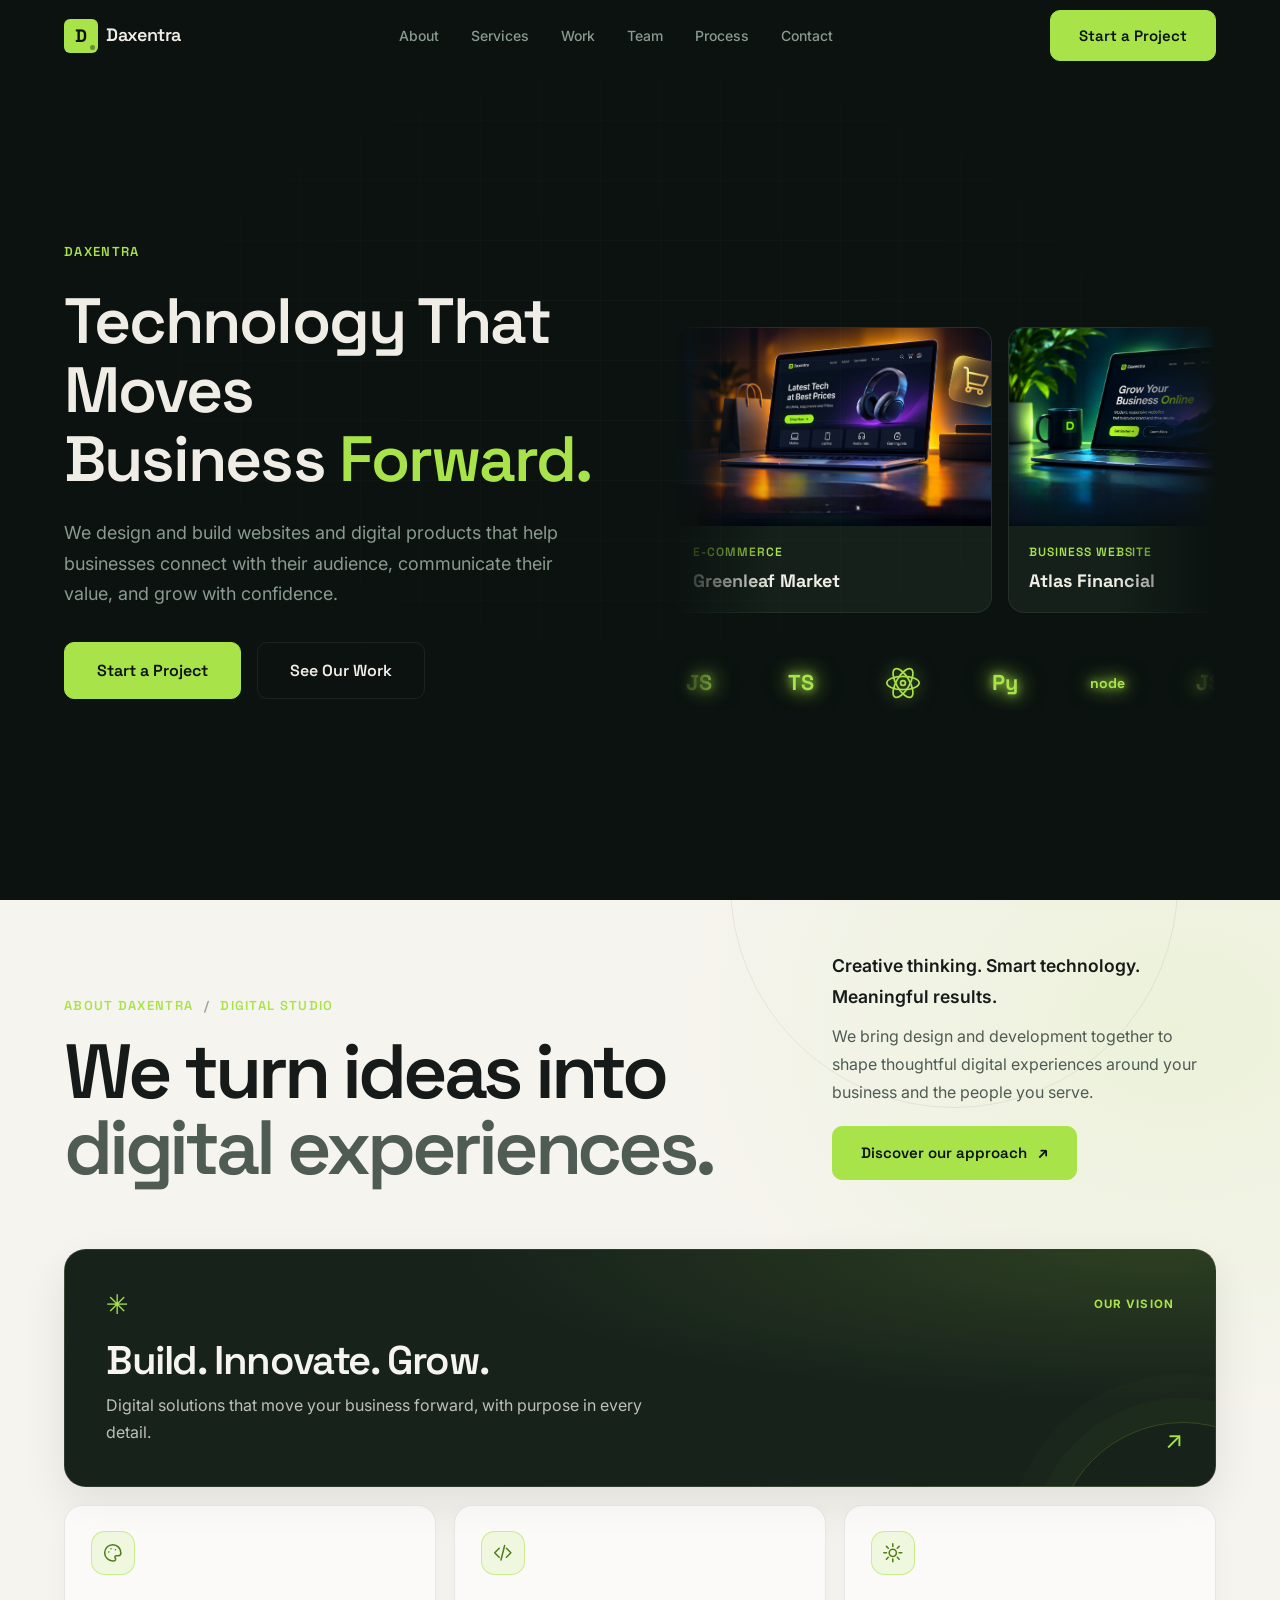
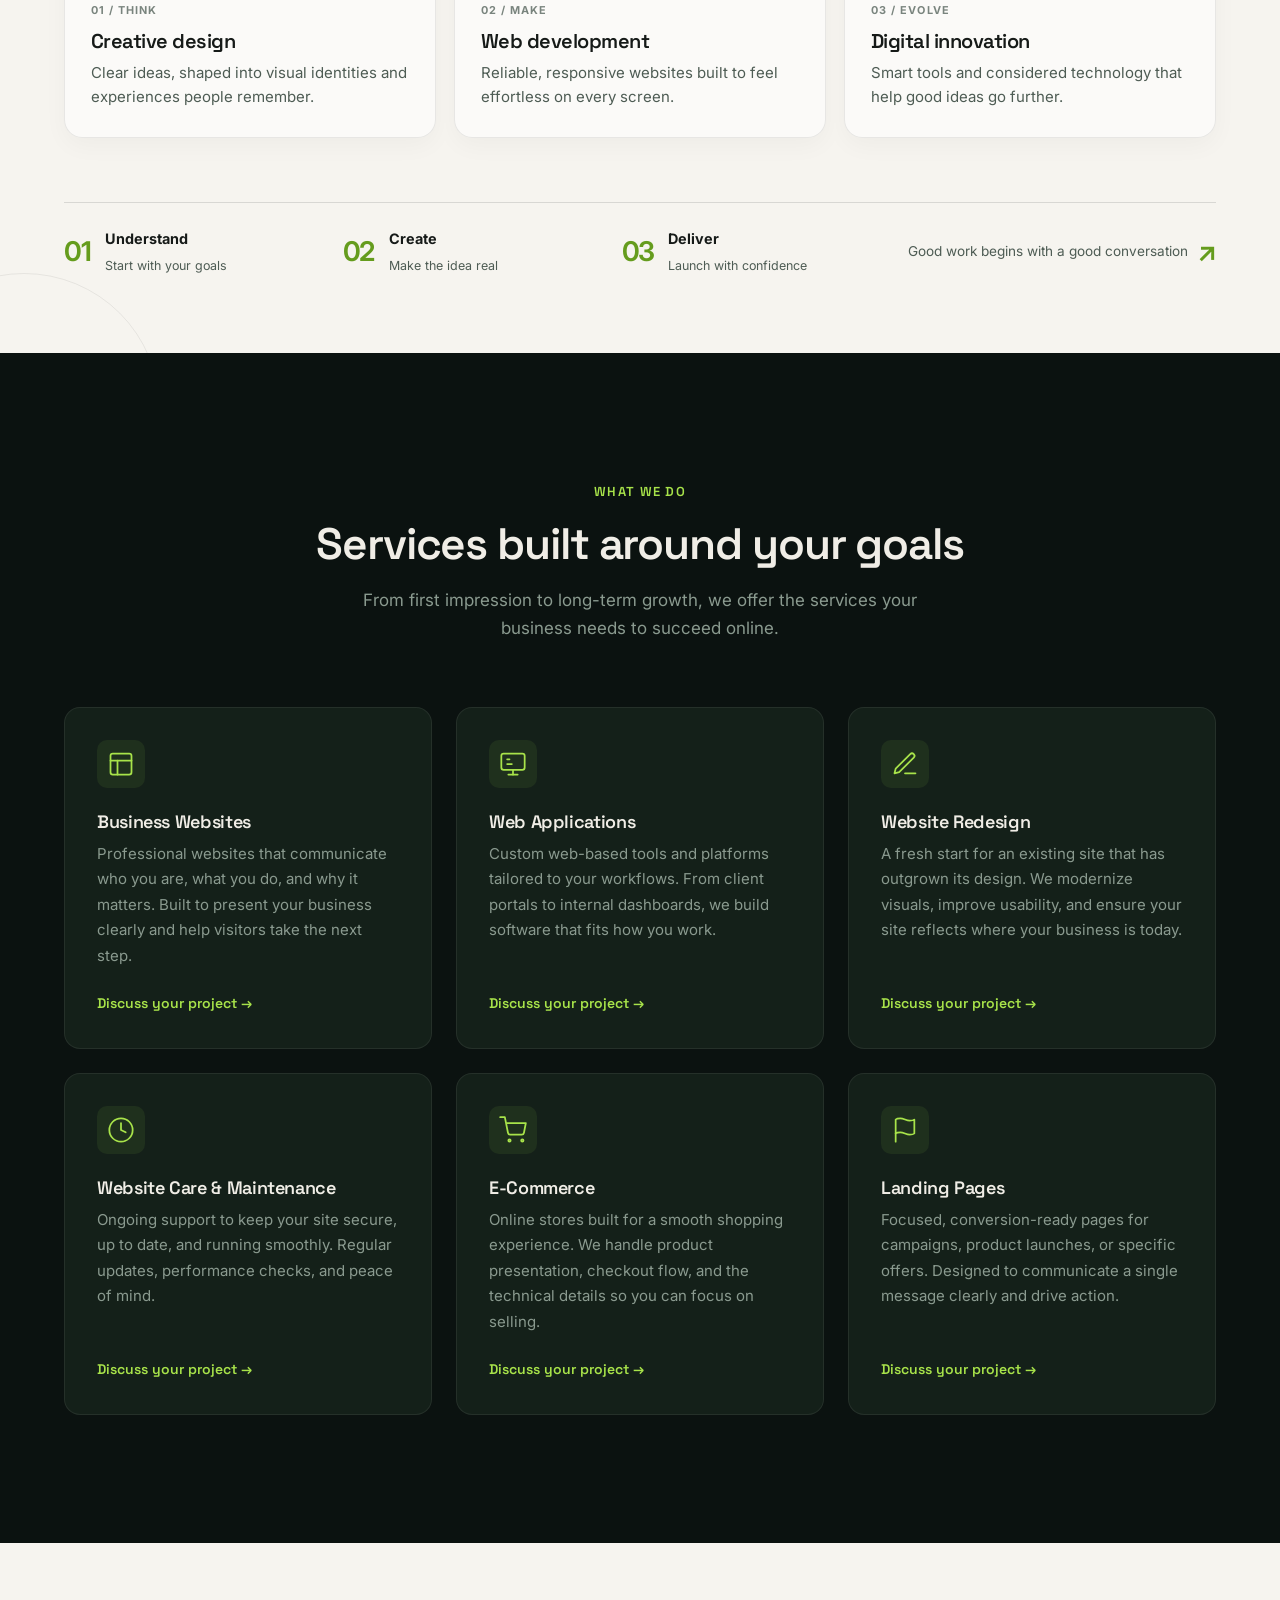
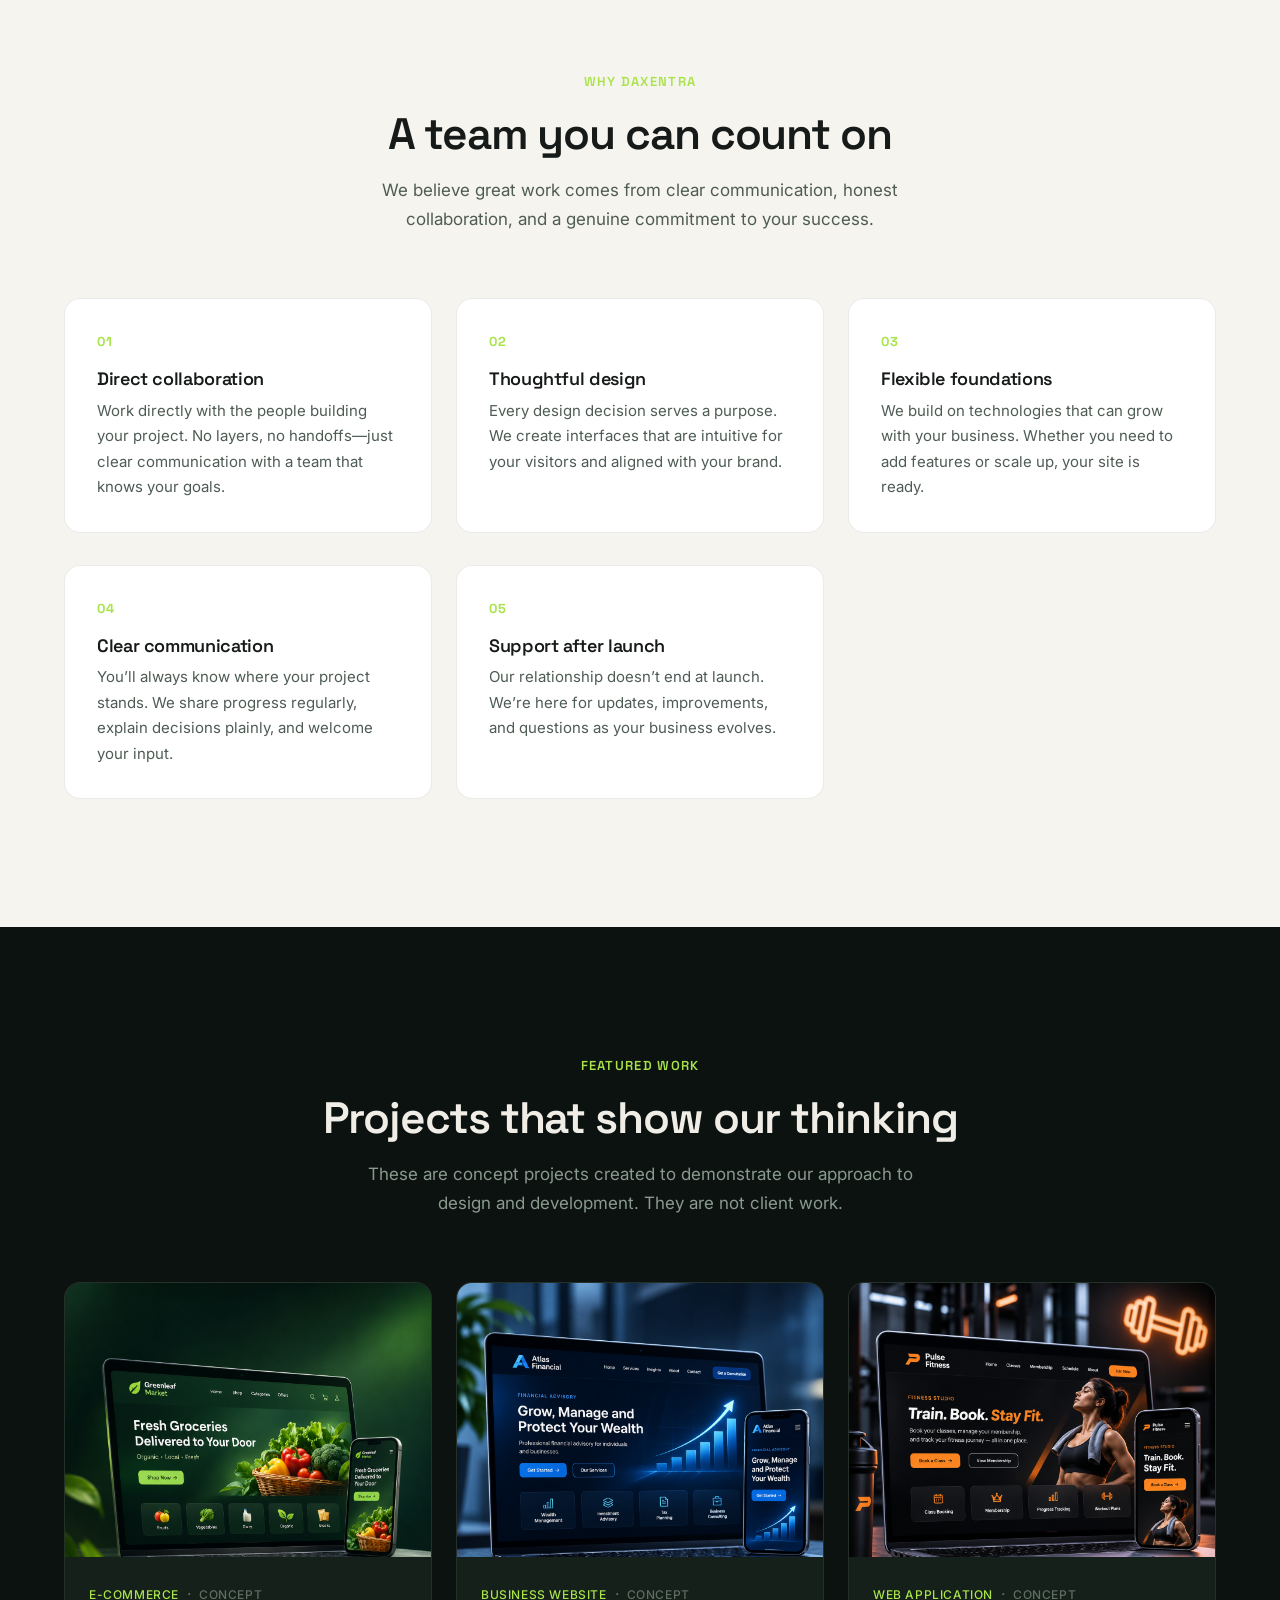
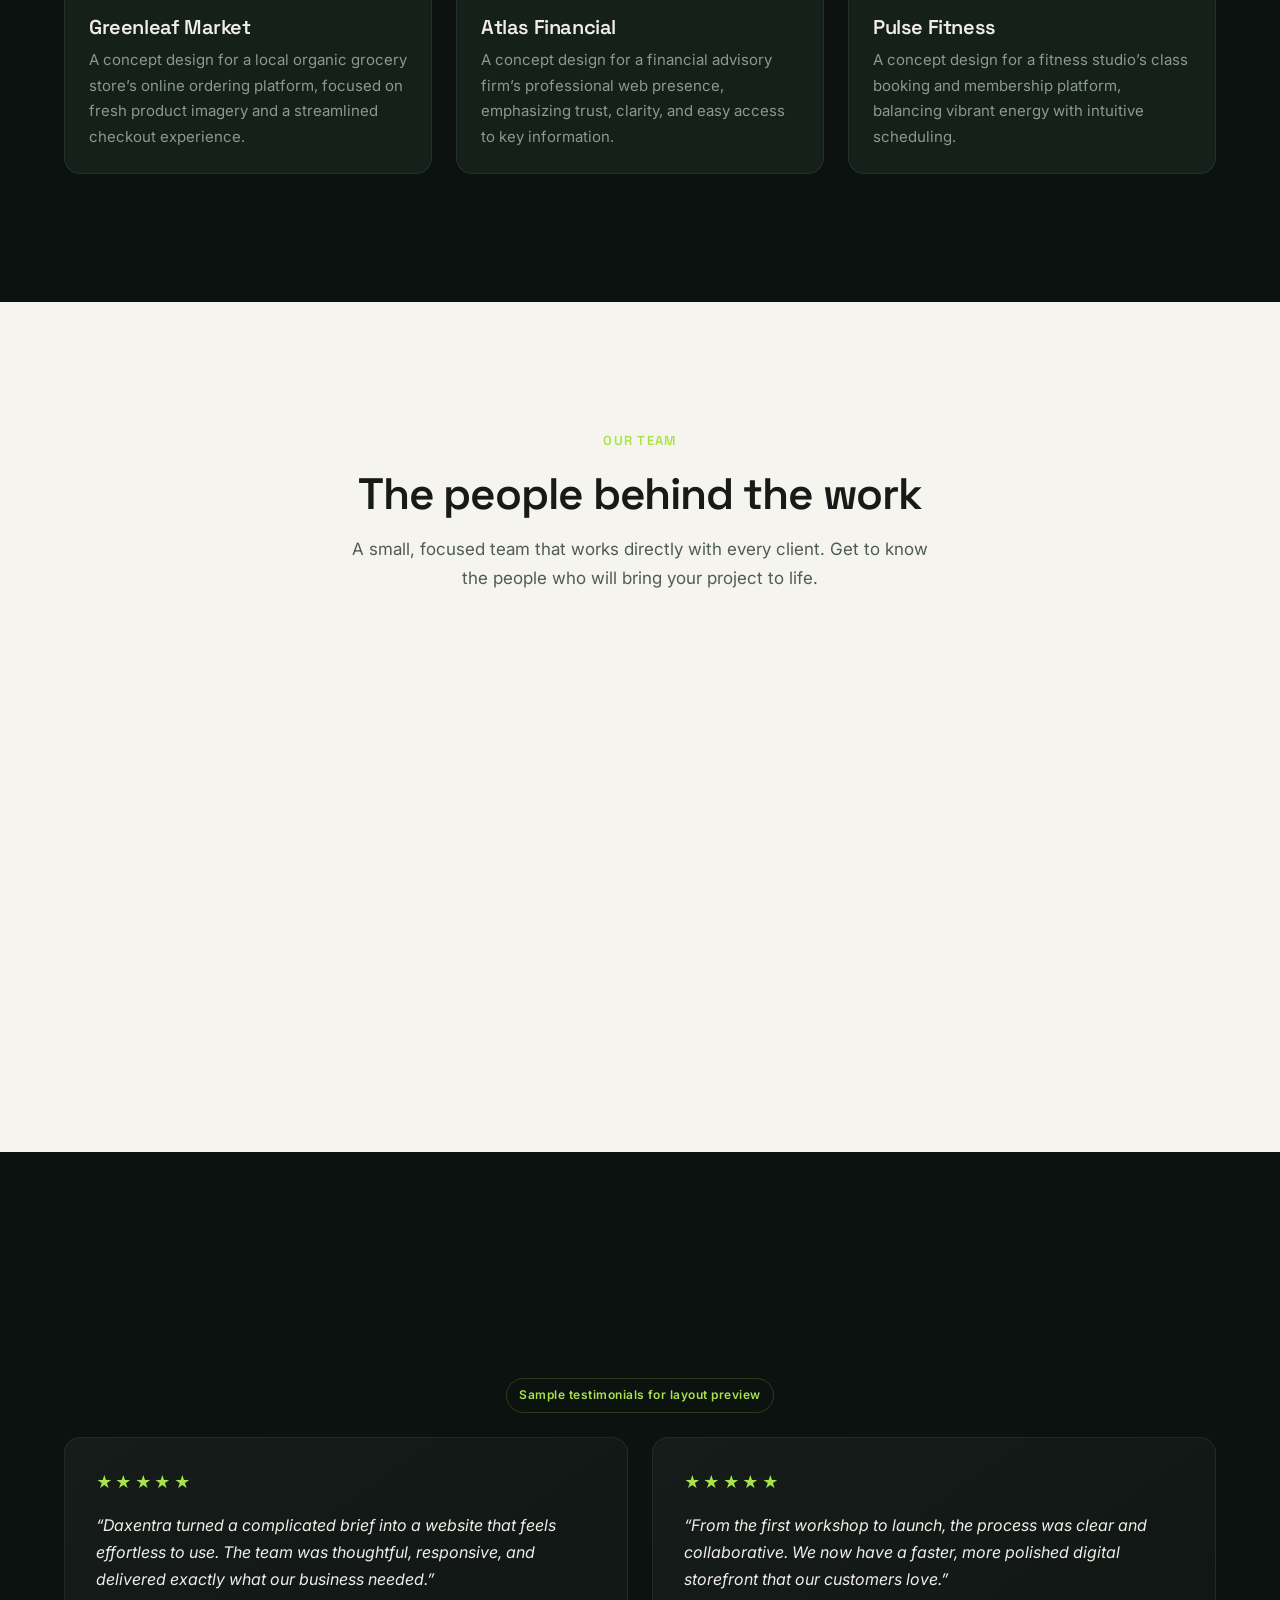
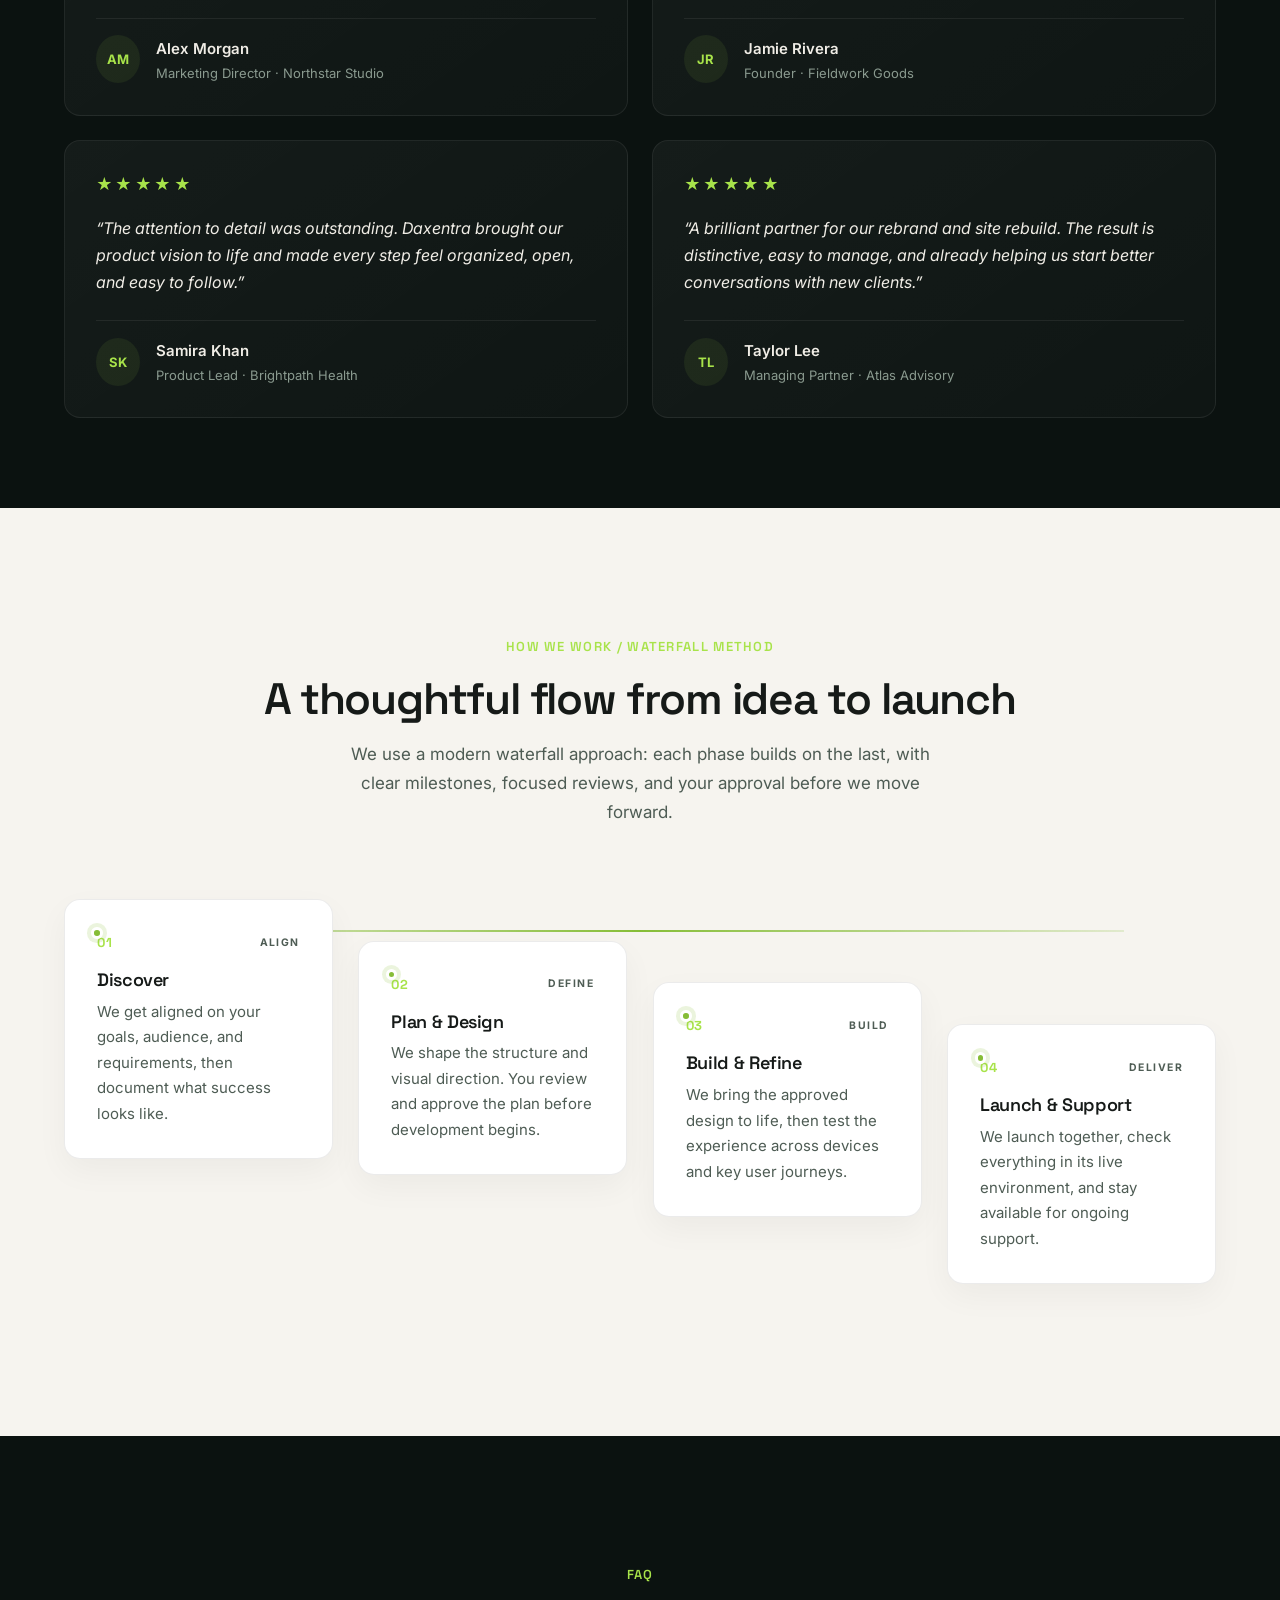
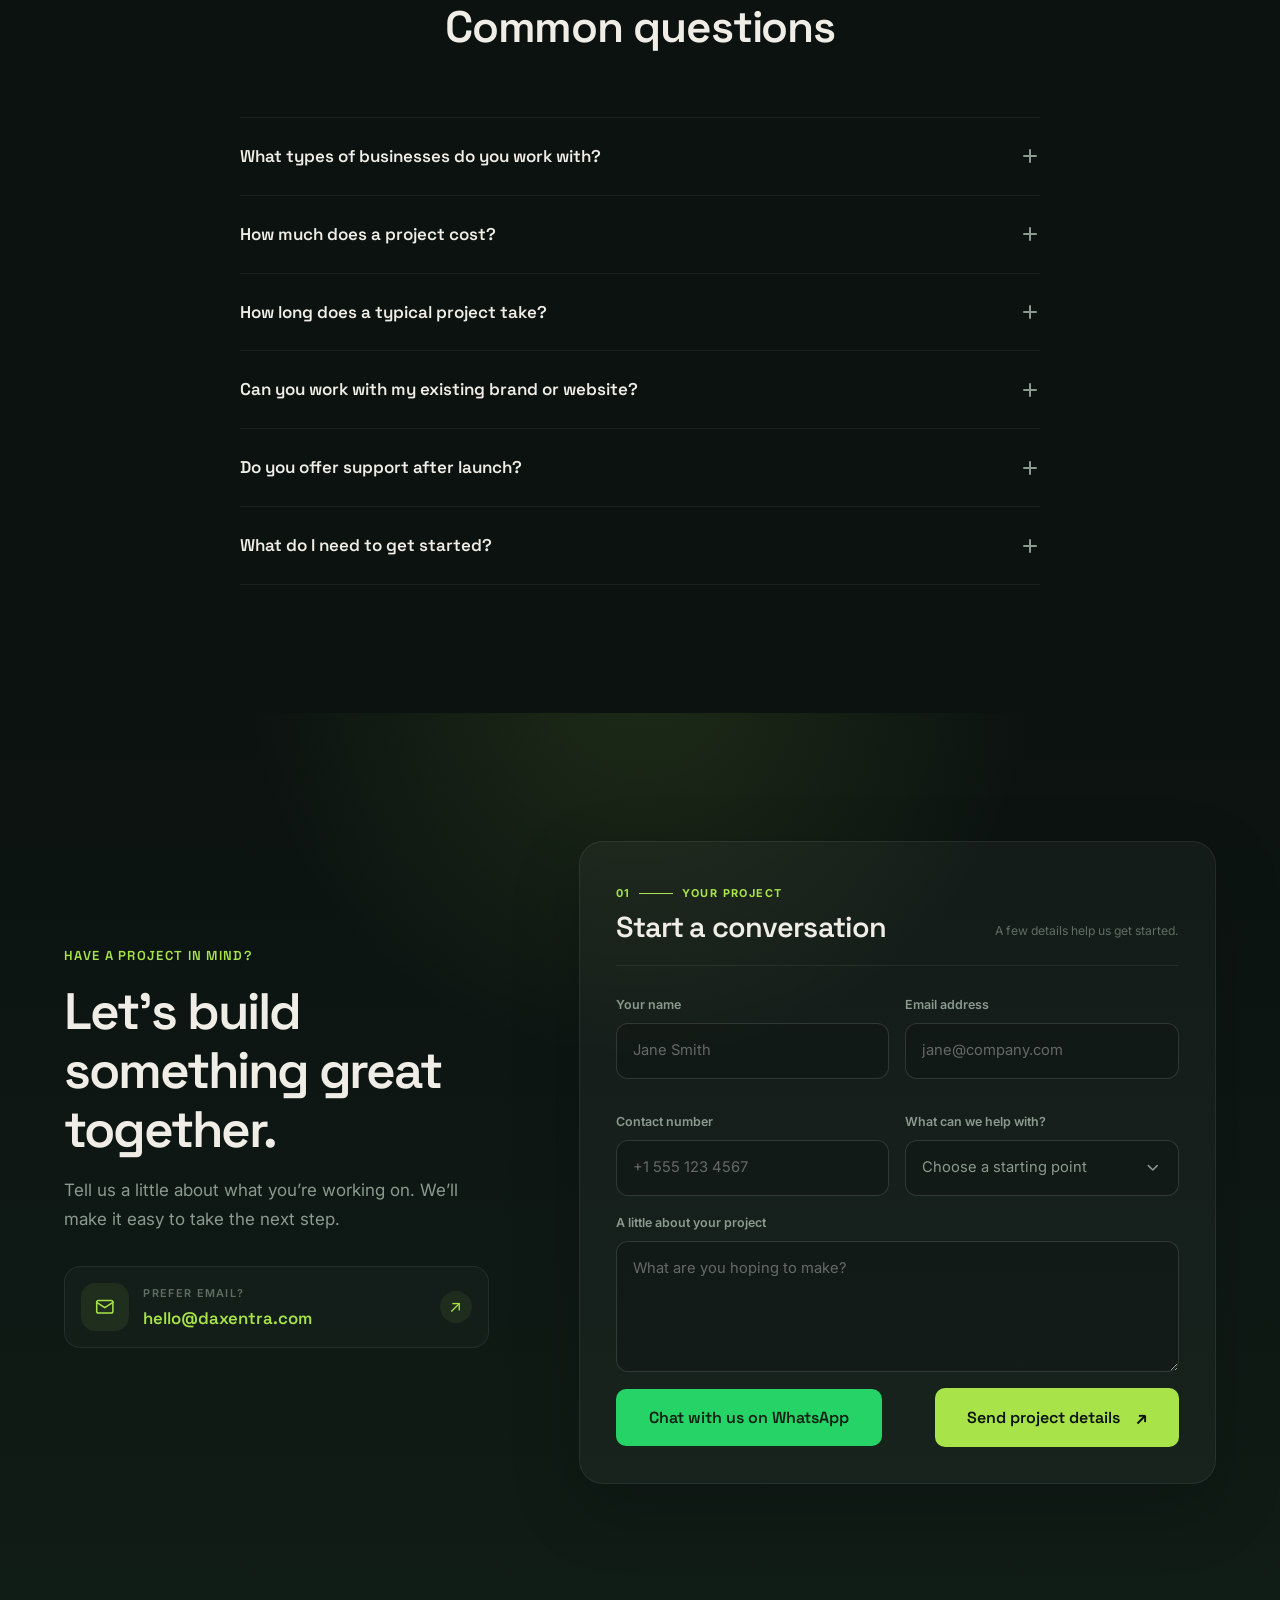
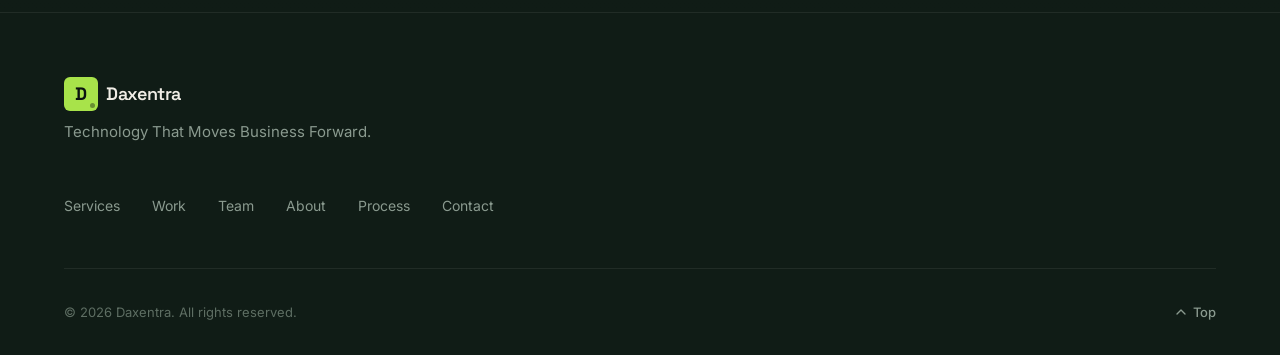
==== commit 5b5b0bb0: "Updated project" ====
--- a/index.html
+++ b/index.html
@@ -692,37 +692,48 @@
             <p class="contact-description">
               Tell us a little about what you&rsquo;re working on. We&rsquo;ll make it easy to take the next step.
             </p>
-            <div class="contact-direct">
-              <span class="contact-direct-icon" aria-hidden="true">↗</span>
-              <div><span class="contact-method-label">Prefer email? </span><a href="mailto: hello@daxentra.com?subject=Project%20Inquiry%20%E2%80%93%20Daxentra" class="contact-email">hello@daxentra.com</a></div>
-            </div>
-          </div>
-          <form class="contact-form" id="contact-form" action="mailto:hello@daxentra.com" method="post" enctype="text/plain">
+            <a class="contact-direct" href="mailto:hello@daxentra.com?subject=Project%20Inquiry%20%E2%80%93%20Daxentra">
+              <span class="contact-direct-icon" aria-hidden="true"><svg viewBox="0 0 24 24" fill="none" stroke="currentColor" stroke-width="1.7" stroke-linecap="round" stroke-linejoin="round"><rect x="3" y="5" width="18" height="14" rx="2"></rect><path d="m3 7 9 6 9-6"></path></svg></span>
+              <span class="contact-direct-copy"><span class="contact-method-label">Prefer email?</span><span class="contact-email">hello@daxentra.com</span></span>
+              <span class="contact-direct-arrow" aria-hidden="true">↗</span>
+            </a>
+          </div>
+          <form class="contact-form" id="contact-form" action="https://api.web3forms.com/submit" method="POST">
+            <input type="hidden" name="access_key" value="f2d644f1-ef05-4699-a8b3-086edc2a0d0c">
             <div class="contact-form-heading"><div><span class="contact-form-kicker">01 <i></i> YOUR PROJECT</span><h3>Start a conversation</h3></div><span class="contact-form-aside">A few details help us get started.</span></div>
             <div class="contact-form-grid">
-              <div class="contact-field"><label for="contact-name">Your name</label><input id="contact-name" name="Name" type="text" placeholder="Jane Smith" autocomplete="name" required></div>
-              <div class="contact-field"><label for="contact-email">Email address</label><input id="contact-email" name="Email" type="email" placeholder="jane@company.com" autocomplete="email" required></div>
-            </div>
-            <div class="contact-field contact-select-field">
-              <label id="contact-project-label" for="contact-project-trigger">What can we help with?</label>
-              <input id="contact-project" name="Project type" type="hidden" required>
-              <div class="contact-select" id="contact-project-select">
-                <button class="contact-select-trigger" id="contact-project-trigger" type="button" role="combobox" aria-labelledby="contact-project-label contact-project-value" aria-haspopup="listbox" aria-expanded="false" aria-controls="contact-project-options" aria-required="true">
-                  <span id="contact-project-value">Choose a starting point</span><svg viewBox="0 0 20 20" aria-hidden="true"><path d="m5 7.5 5 5 5-5"/></svg>
-                </button>
-                <div class="contact-select-options" id="contact-project-options" role="listbox" aria-labelledby="contact-project-label" hidden>
-                  <button type="button" class="contact-select-option" role="option" aria-selected="false" data-value="Website design & development">Website design &amp; development</button>
-                  <button type="button" class="contact-select-option" role="option" aria-selected="false" data-value="Digital product">Digital product</button>
-                  <button type="button" class="contact-select-option" role="option" aria-selected="false" data-value="Creative design">Creative design</button>
-                  <button type="button" class="contact-select-option" role="option" aria-selected="false" data-value="Something else">Something else</button>
-                  <button type="button" class="contact-select-option" role="option" aria-selected="false" data-value="Not sure yet">Not sure yet</button>
+              <div class="contact-field"><label for="contact-name">Your name</label><input id="contact-name" name="name" type="text" placeholder="Jane Smith" autocomplete="name" required></div>
+              <div class="contact-field"><label for="contact-email">Email address</label><input id="contact-email" name="email" type="email" placeholder="jane@company.com" autocomplete="email" required></div>
+              <div class="contact-field"><label for="contact-phone">Contact number</label><input id="contact-phone" name="phone" type="tel" placeholder="+1 555 123 4567" autocomplete="tel"></div>
+              <div class="contact-field contact-select-field">
+                <label id="contact-project-label" for="contact-project-trigger">What can we help with?</label>
+                <input id="contact-project" name="project_type" type="hidden">
+                <div class="contact-select" id="contact-project-select">
+                  <button class="contact-select-trigger" id="contact-project-trigger" type="button" role="combobox" aria-labelledby="contact-project-label contact-project-value" aria-haspopup="listbox" aria-expanded="false" aria-controls="contact-project-options" aria-required="true">
+                    <span id="contact-project-value">Choose a starting point</span><svg viewBox="0 0 20 20" aria-hidden="true"><path d="m5 7.5 5 5 5-5"/></svg>
+                  </button>
+                  <div class="contact-select-options" id="contact-project-options" role="listbox" aria-labelledby="contact-project-label" hidden>
+                    <button type="button" class="contact-select-option" role="option" aria-selected="false" data-value="Website design & development">Website design &amp; development</button>
+                    <button type="button" class="contact-select-option" role="option" aria-selected="false" data-value="Digital product">Digital product</button>
+                    <button type="button" class="contact-select-option" role="option" aria-selected="false" data-value="Creative design">Creative design</button>
+                    <button type="button" class="contact-select-option" role="option" aria-selected="false" data-value="Something else">Something else</button>
+                    <button type="button" class="contact-select-option" role="option" aria-selected="false" data-value="Not sure yet">Not sure yet</button>
+                  </div>
                 </div>
               </div>
             </div>
-            <div class="contact-field"><label for="contact-message">A little about your project</label><textarea id="contact-message" name="Message" rows="4" placeholder="What are you hoping to make?" required></textarea></div>
-            <div class="contact-form-bottom"><p><span aria-hidden="true">✳</span> No pressure. Just the essentials.</p><button class="btn btn-primary btn-lg contact-submit" type="submit">Send project details <span aria-hidden="true">↗</span></button></div>
-            <p class="contact-form-note" id="contact-form-note" aria-live="polite">Your email app will open with your message ready to send.</p>
+            <div class="contact-field"><label for="contact-message">A little about your project</label><textarea id="contact-message" name="message" rows="4" placeholder="What are you hoping to make?" required></textarea></div>
+            <div class="contact-form-bottom"><a class="btn btn-lg contact-whatsapp" href="https://wa.me/917668019156?text=Hi%20Daxentra%2C%20I%27d%20like%20to%20discuss%20a%20project." target="_blank" rel="noopener noreferrer">Chat with us on WhatsApp</a><button class="btn btn-primary btn-lg contact-submit" type="submit">Send project details <span aria-hidden="true">↗</span></button></div>
+            <p class="contact-form-note" id="contact-form-note" aria-live="polite" hidden></p>
           </form>
+          <dialog class="contact-success-dialog" id="contact-success-dialog" aria-labelledby="contact-success-title" aria-describedby="contact-success-message">
+            <div class="contact-success-content">
+              <span class="contact-success-icon" aria-hidden="true">✓</span>
+              <h2 id="contact-success-title">Message sent successfully!</h2>
+              <p id="contact-success-message">Your details have been sent to the Daxentra team. We&rsquo;ll be in touch soon.</p>
+              <button class="btn btn-primary contact-success-close" type="button">Got it</button>
+            </div>
+          </dialog>
         </div>
       </div>
     </section>
--- a/css/styles.css
+++ b/css/styles.css
@@ -29,73 +29,71 @@
     25. Focus & Accessibility
     ============================================================ */
 
-
 /* ============================================================
    1. CUSTOM PROPERTIES
    ============================================================ */
 
 :root {
   /* Palette — Dark */
-  --bg-primary:       #0b1210;
-  --bg-secondary:     #101c16;
-  --bg-card:          #142019;
-  --bg-card-hover:    #1a2a22;
-  --border-subtle:    rgba(255, 255, 255, 0.07);
-  --border-accent:    rgba(168, 227, 74, 0.2);
+  --bg-primary: #0b1210;
+  --bg-secondary: #101c16;
+  --bg-card: #142019;
+  --bg-card-hover: #1a2a22;
+  --border-subtle: rgba(255, 255, 255, 0.07);
+  --border-accent: rgba(168, 227, 74, 0.2);
 
   /* Palette — Light */
-  --bg-light:         #f6f4ef;
-  --bg-light-card:    #ffffff;
-  --bg-light-alt:     #ece9e2;
-  --border-light:     rgba(0, 0, 0, 0.08);
+  --bg-light: #f6f4ef;
+  --bg-light-card: #ffffff;
+  --bg-light-alt: #ece9e2;
+  --border-light: rgba(0, 0, 0, 0.08);
 
   /* Accent */
-  --accent:           #a8e34a;
-  --accent-hover:     #93cc38;
-  --accent-subtle:    rgba(168, 227, 74, 0.08);
-  --accent-glow:      rgba(168, 227, 74, 0.12);
+  --accent: #a8e34a;
+  --accent-hover: #93cc38;
+  --accent-subtle: rgba(168, 227, 74, 0.08);
+  --accent-glow: rgba(168, 227, 74, 0.12);
 
   /* Text — on dark */
-  --text-primary:     #f0ede6;
-  --text-secondary:   #8a9a8f;
-  --text-tertiary:    #5e6e63;
+  --text-primary: #f0ede6;
+  --text-secondary: #8a9a8f;
+  --text-tertiary: #5e6e63;
 
   /* Text — on light */
-  --text-dark:        #161a18;
+  --text-dark: #161a18;
   --text-dark-secondary: #4e5c54;
 
   /* Typography */
-  --font-display:     'Space Grotesk', system-ui, -apple-system, sans-serif;
-  --font-body:        'Inter', system-ui, -apple-system, sans-serif;
+  --font-display: "Space Grotesk", system-ui, -apple-system, sans-serif;
+  --font-body: "Inter", system-ui, -apple-system, sans-serif;
 
   /* Spacing scale */
-  --space-xs:    0.25rem;   /*  4px */
-  --space-sm:    0.5rem;    /*  8px */
-  --space-md:    1rem;      /* 16px */
-  --space-lg:    1.5rem;    /* 24px */
-  --space-xl:    2rem;      /* 32px */
-  --space-2xl:   3rem;      /* 48px */
-  --space-3xl:   4rem;      /* 64px */
-  --space-4xl:   6rem;      /* 96px */
-  --space-5xl:   8rem;      /* 128px */
+  --space-xs: 0.25rem; /*  4px */
+  --space-sm: 0.5rem; /*  8px */
+  --space-md: 1rem; /* 16px */
+  --space-lg: 1.5rem; /* 24px */
+  --space-xl: 2rem; /* 32px */
+  --space-2xl: 3rem; /* 48px */
+  --space-3xl: 4rem; /* 64px */
+  --space-4xl: 6rem; /* 96px */
+  --space-5xl: 8rem; /* 128px */
 
   /* Sizing */
-  --container:        1200px;
+  --container: 1200px;
   --container-narrow: 800px;
-  --header-height:    4.5rem;
-  --radius-sm:        0.375rem;
-  --radius-md:        0.625rem;
-  --radius-lg:        1rem;
-  --radius-xl:        1.5rem;
+  --header-height: 4.5rem;
+  --radius-sm: 0.375rem;
+  --radius-md: 0.625rem;
+  --radius-lg: 1rem;
+  --radius-xl: 1.5rem;
 
   /* Transitions */
-  --ease-out:    cubic-bezier(0.16, 1, 0.3, 1);
+  --ease-out: cubic-bezier(0.16, 1, 0.3, 1);
   --ease-in-out: cubic-bezier(0.65, 0, 0.35, 1);
-  --duration-fast:   150ms;
+  --duration-fast: 150ms;
   --duration-normal: 300ms;
-  --duration-slow:   500ms;
-}
-
+  --duration-slow: 500ms;
+}
 
 /* ============================================================
    2. RESET & BASE
@@ -150,12 +148,16 @@
   color: inherit;
 }
 
-
 /* ============================================================
    3. TYPOGRAPHY
    ============================================================ */
 
-h1, h2, h3, h4, h5, h6 {
+h1,
+h2,
+h3,
+h4,
+h5,
+h6 {
   font-family: var(--font-display);
   font-weight: 600;
   line-height: 1.15;
@@ -165,7 +167,6 @@
 .text-accent {
   color: var(--accent);
 }
-
 
 /* ============================================================
    4. LAYOUT
@@ -178,7 +179,6 @@
   padding-left: var(--space-lg);
   padding-right: var(--space-lg);
 }
-
 
 /* ============================================================
    5. SKIP LINK
@@ -205,7 +205,6 @@
   outline-offset: 2px;
 }
 
-
 /* ============================================================
    6. HEADER & NAVIGATION
    ============================================================ */
@@ -217,9 +216,10 @@
   right: 0;
   z-index: 1000;
   height: var(--header-height);
-  transition: background-color var(--duration-normal) var(--ease-out),
-              border-color var(--duration-normal) var(--ease-out),
-              backdrop-filter var(--duration-normal) var(--ease-out);
+  transition:
+    background-color var(--duration-normal) var(--ease-out),
+    border-color var(--duration-normal) var(--ease-out),
+    backdrop-filter var(--duration-normal) var(--ease-out);
   border-bottom: 1px solid transparent;
 }
 
@@ -307,7 +307,7 @@
 }
 
 .nav-link::after {
-  content: '';
+  content: "";
   position: absolute;
   bottom: -4px;
   left: 0;
@@ -361,8 +361,9 @@
   height: 2px;
   background: var(--text-primary);
   border-radius: 2px;
-  transition: transform var(--duration-normal) var(--ease-out),
-              opacity var(--duration-fast) ease;
+  transition:
+    transform var(--duration-normal) var(--ease-out),
+    opacity var(--duration-fast) ease;
   transform-origin: center;
 }
 
@@ -378,7 +379,6 @@
 .nav-open .hamburger-line:nth-child(3) {
   transform: translateY(-7px) rotate(-45deg);
 }
-
 
 /* ============================================================
    7. BUTTONS
@@ -430,7 +430,6 @@
   font-size: 1rem;
 }
 
-
 /* ============================================================
    8. HERO
    ============================================================ */
@@ -492,10 +491,17 @@
     linear-gradient(90deg, rgba(255, 255, 255, 0.02) 1px, transparent 1px);
   background-size: 60px 60px;
   pointer-events: none;
-  mask-image: radial-gradient(ellipse 80% 70% at 50% 40%, black 20%, transparent 70%);
-  -webkit-mask-image: radial-gradient(ellipse 80% 70% at 50% 40%, black 20%, transparent 70%);
-}
-
+  mask-image: radial-gradient(
+    ellipse 80% 70% at 50% 40%,
+    black 20%,
+    transparent 70%
+  );
+  -webkit-mask-image: radial-gradient(
+    ellipse 80% 70% at 50% 40%,
+    black 20%,
+    transparent 70%
+  );
+}
 
 /* ============================================================
    9. HERO PROJECTS CAROUSEL
@@ -522,8 +528,20 @@
   pointer-events: none;
   display: flex;
   align-items: center;
-  -webkit-mask-image: linear-gradient(to right, transparent 0%, #000 11%, #000 89%, transparent 100%);
-  mask-image: linear-gradient(to right, transparent 0%, #000 11%, #000 89%, transparent 100%);
+  -webkit-mask-image: linear-gradient(
+    to right,
+    transparent 0%,
+    #000 11%,
+    #000 89%,
+    transparent 100%
+  );
+  mask-image: linear-gradient(
+    to right,
+    transparent 0%,
+    #000 11%,
+    #000 89%,
+    transparent 100%
+  );
 }
 
 .tech-float-track {
@@ -552,11 +570,16 @@
   font-size: 1.35rem;
   font-weight: 700;
   line-height: 1;
-  text-shadow: 0 0 8px rgba(168, 227, 74, 0.92), 0 0 22px rgba(168, 227, 74, 0.62), 0 0 38px rgba(168, 227, 74, 0.32);
+  text-shadow:
+    0 0 8px rgba(168, 227, 74, 0.92),
+    0 0 22px rgba(168, 227, 74, 0.62),
+    0 0 38px rgba(168, 227, 74, 0.32);
   filter: drop-shadow(0 0 9px rgba(168, 227, 74, 0.5));
 }
 
-.tech-float-node { font-size: 0.88rem; }
+.tech-float-node {
+  font-size: 0.88rem;
+}
 
 .tech-float-react svg {
   width: 38px;
@@ -567,8 +590,12 @@
 }
 
 @keyframes tech-icons-scroll {
-  from { transform: translateX(-50%); }
-  to { transform: translateX(0); }
+  from {
+    transform: translateX(-50%);
+  }
+  to {
+    transform: translateX(0);
+  }
 }
 
 /* Carousel container */
@@ -604,9 +631,10 @@
   border: 1px solid var(--border-subtle);
   border-radius: var(--radius-lg);
   overflow: hidden;
-  transition: transform var(--duration-normal) var(--ease-out),
-              border-color var(--duration-normal) var(--ease-out),
-              box-shadow var(--duration-normal) var(--ease-out);
+  transition:
+    transform var(--duration-normal) var(--ease-out),
+    border-color var(--duration-normal) var(--ease-out),
+    box-shadow var(--duration-normal) var(--ease-out);
   cursor: default;
 }
 
@@ -655,27 +683,43 @@
 
 /* Placeholder inner pattern (abstract UI shapes) */
 .placeholder-gradient::after {
-  content: '';
+  content: "";
   position: absolute;
   inset: 0;
   background:
-    linear-gradient(135deg, rgba(255,255,255,0.04) 25%, transparent 25%),
-    linear-gradient(225deg, rgba(255,255,255,0.04) 25%, transparent 25%),
-    linear-gradient(315deg, rgba(255,255,255,0.04) 25%, transparent 25%),
-    linear-gradient(45deg, rgba(255,255,255,0.04) 25%, transparent 25%);
+    linear-gradient(135deg, rgba(255, 255, 255, 0.04) 25%, transparent 25%),
+    linear-gradient(225deg, rgba(255, 255, 255, 0.04) 25%, transparent 25%),
+    linear-gradient(315deg, rgba(255, 255, 255, 0.04) 25%, transparent 25%),
+    linear-gradient(45deg, rgba(255, 255, 255, 0.04) 25%, transparent 25%);
   background-size: 24px 24px;
   opacity: 0.5;
 }
 
 /* Per-card gradient themes */
-.gradient-1 { background: linear-gradient(135deg, #1a3a2a 0%, #0f2318 50%, #2d5c3e 100%); }
-.gradient-2 { background: linear-gradient(135deg, #1a2535 0%, #0f1820 50%, #2a3d55 100%); }
-.gradient-3 { background: linear-gradient(135deg, #352a1a 0%, #201b0f 50%, #554430 100%); }
-.gradient-4 { background: linear-gradient(135deg, #2a1a35 0%, #180f20 50%, #443055 100%); }
-.gradient-5 { background: linear-gradient(135deg, #1a3533 0%, #0f201e 50%, #2d5553 100%); }
-.gradient-6 { background: linear-gradient(135deg, #35261a 0%, #201a0f 50%, #554a30 100%); }
-.gradient-7 { background: linear-gradient(135deg, #1a2a35 0%, #0f1820 50%, #2d4055 100%); }
-.gradient-8 { background: linear-gradient(135deg, #261a35 0%, #1a0f20 50%, #4a3055 100%); }
+.gradient-1 {
+  background: linear-gradient(135deg, #1a3a2a 0%, #0f2318 50%, #2d5c3e 100%);
+}
+.gradient-2 {
+  background: linear-gradient(135deg, #1a2535 0%, #0f1820 50%, #2a3d55 100%);
+}
+.gradient-3 {
+  background: linear-gradient(135deg, #352a1a 0%, #201b0f 50%, #554430 100%);
+}
+.gradient-4 {
+  background: linear-gradient(135deg, #2a1a35 0%, #180f20 50%, #443055 100%);
+}
+.gradient-5 {
+  background: linear-gradient(135deg, #1a3533 0%, #0f201e 50%, #2d5553 100%);
+}
+.gradient-6 {
+  background: linear-gradient(135deg, #35261a 0%, #201a0f 50%, #554a30 100%);
+}
+.gradient-7 {
+  background: linear-gradient(135deg, #1a2a35 0%, #0f1820 50%, #2d4055 100%);
+}
+.gradient-8 {
+  background: linear-gradient(135deg, #261a35 0%, #1a0f20 50%, #4a3055 100%);
+}
 
 /* Placeholder icon inside gradient */
 .placeholder-icon {
@@ -752,10 +796,13 @@
 
 /* Carousel keyframes — duration controlled by JS via --carousel-duration */
 @keyframes carousel-scroll {
-  0%   { transform: translateX(0); }
-  100% { transform: translateX(-50%); }
-}
-
+  0% {
+    transform: translateX(0);
+  }
+  100% {
+    transform: translateX(-50%);
+  }
+}
 
 /* ============================================================
    10. SECTION SHARED
@@ -823,7 +870,6 @@
   color: var(--text-dark-secondary);
 }
 
-
 /* ============================================================
    11. STUDIO INTRODUCTION
    ============================================================ */
@@ -849,7 +895,6 @@
   margin-top: var(--space-lg);
 }
 
-
 /* ============================================================
    12. SERVICES
    ============================================================ */
@@ -867,9 +912,10 @@
   padding: var(--space-xl);
   display: flex;
   flex-direction: column;
-  transition: border-color var(--duration-normal) var(--ease-out),
-              background-color var(--duration-normal) var(--ease-out),
-              transform var(--duration-normal) var(--ease-out);
+  transition:
+    border-color var(--duration-normal) var(--ease-out),
+    background-color var(--duration-normal) var(--ease-out),
+    transform var(--duration-normal) var(--ease-out);
 }
 
 .service-card:hover {
@@ -920,7 +966,6 @@
   gap: var(--space-sm);
 }
 
-
 /* ============================================================
    13. WHY CHOOSE US
    ============================================================ */
@@ -936,8 +981,9 @@
   border: 1px solid var(--border-light);
   border-radius: var(--radius-lg);
   background: var(--bg-light-card);
-  transition: border-color var(--duration-normal) var(--ease-out),
-              box-shadow var(--duration-normal) var(--ease-out);
+  transition:
+    border-color var(--duration-normal) var(--ease-out),
+    box-shadow var(--duration-normal) var(--ease-out);
 }
 
 .value-item:hover {
@@ -976,7 +1022,6 @@
   grid-column: 2 / 3;
 }
 
-
 /* ============================================================
    14. FEATURED WORK
    ============================================================ */
@@ -992,8 +1037,9 @@
   overflow: hidden;
   background: var(--bg-card);
   border: 1px solid var(--border-subtle);
-  transition: border-color var(--duration-normal) var(--ease-out),
-              transform var(--duration-normal) var(--ease-out);
+  transition:
+    border-color var(--duration-normal) var(--ease-out),
+    transform var(--duration-normal) var(--ease-out);
 }
 
 .work-card:hover {
@@ -1085,7 +1131,6 @@
   color: var(--text-secondary);
 }
 
-
 /* ============================================================
    15. TEAM
    ============================================================ */
@@ -1152,7 +1197,6 @@
   font-style: italic;
 }
 
-
 /* ============================================================
    16. TESTIMONIALS
    ============================================================ */
@@ -1168,13 +1212,13 @@
 .testimonial-demo-note {
   width: fit-content;
   margin: 0 auto var(--space-lg);
-  padding: .4rem .8rem;
-  border: 1px solid rgba(168, 227, 74, .2);
+  padding: 0.4rem 0.8rem;
+  border: 1px solid rgba(168, 227, 74, 0.2);
   border-radius: 999px;
   color: var(--accent);
-  font-size: .75rem;
+  font-size: 0.75rem;
   font-weight: 600;
-  letter-spacing: .04em;
+  letter-spacing: 0.04em;
 }
 
 .testimonials-placeholder {
@@ -1233,24 +1277,35 @@
   display: flex;
   flex-direction: column;
   min-height: 250px;
-  background: linear-gradient(145deg, rgba(255,255,255,.045), rgba(255,255,255,.018));
+  background: linear-gradient(
+    145deg,
+    rgba(255, 255, 255, 0.045),
+    rgba(255, 255, 255, 0.018)
+  );
   border: 1px solid var(--border-subtle);
   border-radius: var(--radius-lg);
   padding: clamp(1.25rem, 2.4vw, 2rem);
-  transition: transform .25s ease, border-color .25s ease, background .25s ease;
+  transition:
+    transform 0.25s ease,
+    border-color 0.25s ease,
+    background 0.25s ease;
 }
 
 .testimonial-card:hover {
   transform: translateY(-4px);
-  border-color: rgba(168, 227, 74, .35);
-  background: linear-gradient(145deg, rgba(168,227,74,.07), rgba(255,255,255,.025));
+  border-color: rgba(168, 227, 74, 0.35);
+  background: linear-gradient(
+    145deg,
+    rgba(168, 227, 74, 0.07),
+    rgba(255, 255, 255, 0.025)
+  );
 }
 
 .testimonial-rating {
   margin-bottom: var(--space-md);
   color: var(--accent);
   font-size: 1rem;
-  letter-spacing: .16em;
+  letter-spacing: 0.16em;
 }
 
 .testimonial-quote {
@@ -1279,7 +1334,7 @@
   place-items: center;
   background: var(--accent-subtle);
   color: var(--accent);
-  font-size: .8125rem;
+  font-size: 0.8125rem;
   font-weight: 700;
 }
 
@@ -1304,7 +1359,6 @@
     min-height: 0;
   }
 }
-
 
 /* ============================================================
    17. PROCESS
@@ -1323,18 +1377,23 @@
   position: relative;
   align-items: start;
   gap: clamp(1rem, 2vw, 1.75rem);
-  padding: .5rem 0 1.5rem;
+  padding: 0.5rem 0 1.5rem;
 }
 
 .waterfall-steps::before {
-  content: '';
+  content: "";
   position: absolute;
   z-index: 0;
   top: 2.45rem;
   left: 8%;
   right: 8%;
   height: 2px;
-  background: linear-gradient(90deg, rgba(134,189,55,.18), var(--waterfall-green), rgba(134,189,55,.18));
+  background: linear-gradient(
+    90deg,
+    rgba(134, 189, 55, 0.18),
+    var(--waterfall-green),
+    rgba(134, 189, 55, 0.18)
+  );
   transform-origin: left;
   animation: waterfall-flow 1.2s ease both;
 }
@@ -1345,40 +1404,54 @@
   border: 1px solid var(--border-light);
   border-radius: var(--radius-lg);
   background: var(--bg-light-card);
-  box-shadow: 0 12px 32px rgba(22,26,24,.045);
-  transition: border-color var(--duration-normal) var(--ease-out), transform .35s ease, box-shadow .35s ease;
-  animation: waterfall-enter .7s cubic-bezier(.2,.7,.2,1) both;
+  box-shadow: 0 12px 32px rgba(22, 26, 24, 0.045);
+  transition:
+    border-color var(--duration-normal) var(--ease-out),
+    transform 0.35s ease,
+    box-shadow 0.35s ease;
+  animation: waterfall-enter 0.7s cubic-bezier(0.2, 0.7, 0.2, 1) both;
   animation-delay: calc(var(--waterfall-index, 0) * 120ms);
 }
 
-.waterfall-steps .process-step:nth-child(1) { --waterfall-index: 0; }
-.waterfall-steps .process-step:nth-child(2) { --waterfall-index: 1; margin-top: 2.6rem; }
-.waterfall-steps .process-step:nth-child(3) { --waterfall-index: 2; margin-top: 5.2rem; }
-.waterfall-steps .process-step:nth-child(4) { --waterfall-index: 3; margin-top: 7.8rem; }
+.waterfall-steps .process-step:nth-child(1) {
+  --waterfall-index: 0;
+}
+.waterfall-steps .process-step:nth-child(2) {
+  --waterfall-index: 1;
+  margin-top: 2.6rem;
+}
+.waterfall-steps .process-step:nth-child(3) {
+  --waterfall-index: 2;
+  margin-top: 5.2rem;
+}
+.waterfall-steps .process-step:nth-child(4) {
+  --waterfall-index: 3;
+  margin-top: 7.8rem;
+}
 
 .waterfall-steps .process-step::before {
-  content: '';
+  content: "";
   position: absolute;
   z-index: 2;
   top: 1.7rem;
   left: 1.65rem;
-  width: .72rem;
-  height: .72rem;
+  width: 0.72rem;
+  height: 0.72rem;
   border: 3px solid var(--bg-light-card);
   border-radius: 50%;
   background: var(--waterfall-green);
-  box-shadow: 0 0 0 4px rgba(134,189,55,.17);
+  box-shadow: 0 0 0 4px rgba(134, 189, 55, 0.17);
 }
 
 .process-step:hover {
   border-color: rgba(134, 189, 55, 0.55);
   transform: translateY(-5px);
-  box-shadow: 0 20px 42px rgba(22,26,24,.1);
+  box-shadow: 0 20px 42px rgba(22, 26, 24, 0.1);
 }
 
 /* Connector line between steps */
 .process-step:not(:last-child)::after {
-  content: '';
+  content: "";
   position: absolute;
   display: none;
 }
@@ -1397,8 +1470,8 @@
 
 .step-kicker {
   color: var(--text-dark-secondary);
-  font: 700 .65rem/1 var(--font-body);
-  letter-spacing: .14em;
+  font: 700 0.65rem/1 var(--font-body);
+  letter-spacing: 0.14em;
 }
 
 .step-title {
@@ -1414,40 +1487,86 @@
   color: var(--text-dark-secondary);
 }
 
-@keyframes waterfall-flow { from { transform: scaleX(0); opacity: .35; } to { transform: scaleX(1); opacity: 1; } }
-@keyframes waterfall-enter { from { opacity: 0; } to { opacity: 1; } }
+@keyframes waterfall-flow {
+  from {
+    transform: scaleX(0);
+    opacity: 0.35;
+  }
+  to {
+    transform: scaleX(1);
+    opacity: 1;
+  }
+}
+@keyframes waterfall-enter {
+  from {
+    opacity: 0;
+  }
+  to {
+    opacity: 1;
+  }
+}
 
 @media (max-width: 1024px) {
-  .waterfall-steps { grid-template-columns: repeat(4, minmax(0, 1fr)); }
-  .waterfall-steps::before { left: 12%; right: 12%; }
-  .waterfall-steps .process-step:nth-child(2) { margin-top: 1.7rem; }
-  .waterfall-steps .process-step:nth-child(3) { margin-top: 3.4rem; }
-  .waterfall-steps .process-step:nth-child(4) { margin-top: 5.1rem; }
+  .waterfall-steps {
+    grid-template-columns: repeat(4, minmax(0, 1fr));
+  }
+  .waterfall-steps::before {
+    left: 12%;
+    right: 12%;
+  }
+  .waterfall-steps .process-step:nth-child(2) {
+    margin-top: 1.7rem;
+  }
+  .waterfall-steps .process-step:nth-child(3) {
+    margin-top: 3.4rem;
+  }
+  .waterfall-steps .process-step:nth-child(4) {
+    margin-top: 5.1rem;
+  }
 }
 
 @media (max-width: 767px) {
-  .waterfall-steps { gap: 1rem; padding-left: 1.35rem; }
+  .waterfall-steps {
+    gap: 1rem;
+    padding-left: 1.35rem;
+  }
   .waterfall-steps::before {
     top: 1rem;
     bottom: 1rem;
-    left: .35rem;
+    left: 0.35rem;
     right: auto;
     width: 2px;
     height: auto;
-    background: linear-gradient(180deg, rgba(134,189,55,.2), var(--waterfall-green), rgba(134,189,55,.2));
+    background: linear-gradient(
+      180deg,
+      rgba(134, 189, 55, 0.2),
+      var(--waterfall-green),
+      rgba(134, 189, 55, 0.2)
+    );
     transform: scaleY(1);
     transform-origin: top;
   }
-  .waterfall-steps .process-step:nth-child(n) { margin-top: 0; }
-  .waterfall-steps .process-step { padding: 1.35rem; }
-  .waterfall-steps .process-step::before { top: 1.55rem; left: -1.3rem; }
+  .waterfall-steps .process-step:nth-child(n) {
+    margin-top: 0;
+  }
+  .waterfall-steps .process-step {
+    padding: 1.35rem;
+  }
+  .waterfall-steps .process-step::before {
+    top: 1.55rem;
+    left: -1.3rem;
+  }
 }
 
 @media (prefers-reduced-motion: reduce) {
-  .waterfall-steps::before, .waterfall-steps .process-step { animation: none; }
-  .waterfall-steps .process-step { opacity: 1; }
-}
-
+  .waterfall-steps::before,
+  .waterfall-steps .process-step {
+    animation: none;
+  }
+  .waterfall-steps .process-step {
+    opacity: 1;
+  }
+}
 
 /* ============================================================
    18. FAQ
@@ -1486,7 +1605,7 @@
 }
 
 .faq-question::marker {
-  content: '';
+  content: "";
 }
 
 .faq-question:hover {
@@ -1503,7 +1622,7 @@
 
 .faq-icon::before,
 .faq-icon::after {
-  content: '';
+  content: "";
   position: absolute;
   top: 50%;
   left: 50%;
@@ -1538,7 +1657,6 @@
   color: var(--text-secondary);
   max-width: 640px;
 }
-
 
 /* ============================================================
    19. CONTACT
@@ -1555,7 +1673,7 @@
 }
 
 .section-contact::before {
-  content: '';
+  content: "";
   position: absolute;
   top: -50%;
   left: 50%;
@@ -1627,56 +1745,436 @@
 }
 
 /* Contact inquiry form */
-.contact-inner-form { grid-template-columns: minmax(16rem, .8fr) minmax(0, 1.2fr); align-items: start; gap: clamp(2.5rem, 7vw, 7rem); }
-.contact-content { position: sticky; top: calc(var(--header-height) + 2rem); }
-.contact-content .section-label { color: var(--accent); }
-.contact-title { max-width: 510px; font-size: clamp(2.2rem, 4vw, 3.5rem); letter-spacing: -.04em; }
-.contact-description { max-width: 440px; }
-.contact-direct { display: flex; align-items: center; gap: 1rem; margin-top: 2rem; padding-top: 1.5rem; border-top: 1px solid var(--border-subtle); }
-.contact-direct-icon { display: grid; place-items: center; width: 2.75rem; height: 2.75rem; flex: 0 0 auto; border-radius: 50%; background: var(--accent-subtle); color: var(--accent); font-size: 1.2rem; transition: transform .25s ease, background .25s ease; }
-.contact-direct:hover .contact-direct-icon { transform: rotate(45deg); background: rgba(168,227,74,.18); }
-.contact-direct .contact-method-label { margin-bottom: .3rem; }
-.contact-direct .contact-email { font-size: 1.05rem; }
-.contact-form { padding: clamp(1.4rem, 3vw, 2.25rem); border: 1px solid var(--border-subtle); border-radius: var(--radius-xl); background: rgba(255,255,255,.035); box-shadow: 0 24px 70px rgba(0,0,0,.18); }
-.contact-form-heading { display: flex; align-items: flex-end; justify-content: space-between; gap: 1rem; margin-bottom: 1.7rem; padding-bottom: 1.35rem; border-bottom: 1px solid var(--border-subtle); }
-.contact-form-kicker { display: inline-flex; align-items: center; gap: .55rem; margin-bottom: .5rem; color: var(--accent); font-size: .68rem; font-weight: 700; letter-spacing: .13em; }
-.contact-form-kicker i { display: block; width: 2.1rem; height: 1px; background: currentColor; }
-.contact-form-heading h3 { margin: 0; font-size: clamp(1.35rem, 2.4vw, 1.8rem); letter-spacing: -.03em; }
-.contact-form-aside { padding-bottom: .15rem; color: var(--text-tertiary); font-size: .76rem; text-align: right; }
-.contact-form-grid { display: grid; grid-template-columns: repeat(2, minmax(0,1fr)); gap: 1rem; }
-.contact-field { display: grid; gap: .5rem; margin-bottom: 1rem; }
-.contact-field label { color: var(--text-secondary); font-size: .78rem; font-weight: 600; }
-.contact-field input, .contact-field select, .contact-field textarea { width: 100%; min-width: 0; border: 1px solid rgba(255,255,255,.13); border-radius: .75rem; outline: none; padding: .9rem 1rem; background: rgba(0,0,0,.16); color: var(--text-primary); font: inherit; font-size: .92rem; transition: border-color .2s ease, background .2s ease, box-shadow .2s ease; }
-.contact-field input::placeholder, .contact-field textarea::placeholder { color: rgba(255,255,255,.35); }
-.contact-field select { color: var(--text-secondary); cursor: pointer; }
-.contact-field select:valid { color: var(--text-primary); }
-.contact-field select option { color: var(--text-dark); background: var(--bg-light); }
-.contact-field textarea { min-height: 110px; resize: vertical; }
-.contact-field input:hover, .contact-field select:hover, .contact-field textarea:hover { border-color: rgba(255,255,255,.28); }
-.contact-field input:focus, .contact-field select:focus, .contact-field textarea:focus { border-color: var(--accent); background: rgba(0,0,0,.24); box-shadow: 0 0 0 3px var(--accent-glow); }
-.contact-form-bottom { display: flex; justify-content: space-between; align-items: center; gap: 1rem; margin-top: .25rem; }
-.contact-form-bottom p { margin: 0; color: var(--text-tertiary); font-size: .75rem; }
-.contact-form-bottom p span { margin-right: .35rem; color: var(--accent); }
-.contact-submit { gap: 1rem; border: 0; cursor: pointer; }
-.contact-submit span { font-size: 1.15rem; transition: transform .2s ease; }
-.contact-submit:hover span { transform: translate(3px,-3px); }
-.contact-form-note { margin: .9rem 0 0; color: var(--text-tertiary); font-size: .73rem; }
-.contact-form-note.is-ready { color: var(--accent); }
-.contact-select { position: relative; }
-.contact-select-trigger { display: flex; width: 100%; min-height: 3.15rem; align-items: center; justify-content: space-between; gap: 1rem; padding: .9rem 1rem; border: 1px solid rgba(255,255,255,.13); border-radius: .75rem; background: rgba(0,0,0,.16); color: var(--text-secondary); font: inherit; font-size: .92rem; text-align: left; cursor: pointer; transition: border-color .2s ease, background .2s ease, box-shadow .2s ease; }
-.contact-select-trigger:hover, .contact-select.is-open .contact-select-trigger { border-color: rgba(168,227,74,.65); background: rgba(0,0,0,.24); }
-.contact-select-trigger:focus-visible { outline: none; border-color: var(--accent); box-shadow: 0 0 0 3px var(--accent-glow); }
-.contact-select.has-value .contact-select-trigger { color: var(--text-primary); }
-.contact-select-trigger svg { width: 1.1rem; height: 1.1rem; flex: 0 0 auto; fill: none; stroke: currentColor; stroke-width: 1.7; stroke-linecap: round; stroke-linejoin: round; transition: transform .2s ease; }
-.contact-select.is-open .contact-select-trigger svg { transform: rotate(180deg); color: var(--accent); }
-.contact-select-options { position: absolute; z-index: 5; top: calc(100% + .45rem); right: 0; left: 0; max-height: 16rem; overflow-y: auto; padding: .35rem; border: 1px solid rgba(168,227,74,.28); border-radius: .85rem; background: #18211c; box-shadow: 0 18px 40px rgba(0,0,0,.38); transform-origin: top; animation: contact-options-in .16s ease-out both; }
-.contact-select-options[hidden] { display: none; }
-@keyframes contact-options-in { from { opacity: 0; transform: translateY(-5px) scale(.985); } to { opacity: 1; transform: translateY(0) scale(1); } }
-.contact-select-option { display: block; width: 100%; padding: .72rem .8rem; border: 0; border-radius: .55rem; background: transparent; color: var(--text-secondary); font: inherit; font-size: .9rem; text-align: left; cursor: pointer; transition: color .15s ease, background .15s ease, padding .15s ease; }
-.contact-select-option:hover, .contact-select-option.is-active { padding-left: 1rem; background: rgba(168,227,74,.11); color: var(--text-primary); }
-.contact-select-option[aria-selected="true"]::after { content: "✓"; float: right; color: var(--accent); }
-.contact-select-field.is-invalid .contact-select-trigger { border-color: #e08a7a; box-shadow: 0 0 0 3px rgba(224,138,122,.12); }
-
+.contact-inner-form {
+  grid-template-columns: minmax(16rem, 0.8fr) minmax(0, 1.2fr);
+  align-items: start;
+  gap: clamp(2.5rem, 7vw, 7rem);
+}
+.contact-content {
+  position: sticky;
+  top: calc(var(--header-height) + 2rem);
+}
+.contact-content .section-label {
+  color: var(--accent);
+}
+.contact-title {
+  max-width: 510px;
+  font-size: clamp(2.2rem, 4vw, 3.5rem);
+  letter-spacing: -0.04em;
+}
+.contact-description {
+  max-width: 440px;
+}
+.contact-direct {
+  display: flex;
+  align-items: center;
+  gap: 0.9rem;
+  width: 100%;
+  min-width: 0;
+  margin-top: 2rem;
+  padding: 1rem;
+  border: 1px solid var(--border-subtle);
+  border-radius: var(--radius-lg);
+  background: rgba(255, 255, 255, 0.025);
+  text-decoration: none;
+  transition:
+    transform 0.25s ease,
+    border-color 0.25s ease,
+    background 0.25s ease,
+    box-shadow 0.25s ease;
+}
+.contact-direct-icon {
+  display: grid;
+  place-items: center;
+  width: 3rem;
+  height: 3rem;
+  flex: 0 0 3rem;
+  border-radius: 0.9rem;
+  background: var(--accent-subtle);
+  color: var(--accent);
+}
+.contact-direct-icon svg {
+  width: 1.35rem;
+  height: 1.35rem;
+}
+.contact-direct-copy {
+  display: grid;
+  flex: 1;
+  gap: 0.25rem;
+  min-width: 0;
+}
+.contact-direct .contact-method-label {
+  display: block;
+  margin: 0;
+  font-size: 0.68rem;
+  letter-spacing: 0.12em;
+}
+.contact-direct .contact-email {
+  display: block;
+  font-size: clamp(0.9rem, 1.35vw, 1.05rem);
+  line-height: 1.35;
+  overflow-wrap: anywhere;
+  word-break: normal;
+}
+.contact-direct-arrow {
+  display: grid;
+  width: 2rem;
+  height: 2rem;
+  flex: 0 0 2rem;
+  place-items: center;
+  border-radius: 50%;
+  background: var(--accent-subtle);
+  color: var(--accent);
+  font-size: 1.05rem;
+  transition: transform 0.25s ease;
+}
+.contact-direct:hover,
+.contact-direct:focus-visible {
+  transform: translateY(-2px);
+  border-color: var(--border-accent);
+  background: rgba(168, 227, 74, 0.045);
+  box-shadow: 0 12px 32px rgba(0, 0, 0, 0.16);
+}
+.contact-direct:focus-visible {
+  outline: 2px solid var(--accent);
+  outline-offset: 3px;
+}
+.contact-direct:hover .contact-direct-arrow {
+  transform: translate(2px, -2px);
+}
+.contact-form {
+  padding: clamp(1.4rem, 3vw, 2.25rem);
+  border: 1px solid var(--border-subtle);
+  border-radius: var(--radius-xl);
+  background: rgba(255, 255, 255, 0.035);
+  box-shadow: 0 24px 70px rgba(0, 0, 0, 0.18);
+}
+.contact-form-heading {
+  display: flex;
+  align-items: flex-end;
+  justify-content: space-between;
+  gap: 1rem;
+  margin-bottom: 1.7rem;
+  padding-bottom: 1.35rem;
+  border-bottom: 1px solid var(--border-subtle);
+}
+.contact-form-kicker {
+  display: inline-flex;
+  align-items: center;
+  gap: 0.55rem;
+  margin-bottom: 0.5rem;
+  color: var(--accent);
+  font-size: 0.68rem;
+  font-weight: 700;
+  letter-spacing: 0.13em;
+}
+.contact-form-kicker i {
+  display: block;
+  width: 2.1rem;
+  height: 1px;
+  background: currentColor;
+}
+.contact-form-heading h3 {
+  margin: 0;
+  font-size: clamp(1.35rem, 2.4vw, 1.8rem);
+  letter-spacing: -0.03em;
+}
+.contact-form-aside {
+  padding-bottom: 0.15rem;
+  color: var(--text-tertiary);
+  font-size: 0.76rem;
+  text-align: right;
+}
+.contact-form-grid {
+  display: grid;
+  grid-template-columns: repeat(2, minmax(0, 1fr));
+  gap: 1rem;
+}
+.contact-field {
+  display: grid;
+  gap: 0.5rem;
+  margin-bottom: 1rem;
+}
+.contact-field label {
+  color: var(--text-secondary);
+  font-size: 0.78rem;
+  font-weight: 600;
+}
+.contact-field input,
+.contact-field select,
+.contact-field textarea {
+  width: 100%;
+  min-width: 0;
+  border: 1px solid rgba(255, 255, 255, 0.13);
+  border-radius: 0.75rem;
+  outline: none;
+  padding: 0.9rem 1rem;
+  background: rgba(0, 0, 0, 0.16);
+  color: var(--text-primary);
+  font: inherit;
+  font-size: 0.92rem;
+  transition:
+    border-color 0.2s ease,
+    background 0.2s ease,
+    box-shadow 0.2s ease;
+}
+.contact-field input::placeholder,
+.contact-field textarea::placeholder {
+  color: rgba(255, 255, 255, 0.35);
+}
+.contact-field select {
+  color: var(--text-secondary);
+  cursor: pointer;
+}
+.contact-field select:valid {
+  color: var(--text-primary);
+}
+.contact-field select option {
+  color: var(--text-dark);
+  background: var(--bg-light);
+}
+.contact-field textarea {
+  min-height: 110px;
+  resize: vertical;
+}
+.contact-field input:hover,
+.contact-field select:hover,
+.contact-field textarea:hover {
+  border-color: rgba(255, 255, 255, 0.28);
+}
+.contact-field input:focus,
+.contact-field select:focus,
+.contact-field textarea:focus {
+  border-color: var(--accent);
+  background: rgba(0, 0, 0, 0.24);
+  box-shadow: 0 0 0 3px var(--accent-glow);
+}
+.contact-form-bottom {
+  display: flex;
+  justify-content: space-between;
+  align-items: center;
+  gap: 1rem;
+  margin-top: 0.25rem;
+}
+.contact-form-bottom p {
+  margin: 0;
+  color: var(--text-tertiary);
+  font-size: 0.75rem;
+}
+.contact-form-bottom p span {
+  margin-right: 0.35rem;
+  color: var(--accent);
+}
+.contact-submit {
+  gap: 1rem;
+  border: 0;
+  cursor: pointer;
+}
+.contact-whatsapp {
+  background: #25d366;
+  color: #102015;
+}
+.contact-whatsapp:hover {
+  background: #20bd5a;
+  transform: translateY(-1px);
+}
+.contact-submit span {
+  font-size: 1.15rem;
+  transition: transform 0.2s ease;
+}
+.contact-submit:hover span {
+  transform: translate(3px, -3px);
+}
+.contact-form-note {
+  margin: 0.9rem 0 0;
+  color: var(--text-tertiary);
+  font-size: 0.73rem;
+}
+.contact-form-note.is-ready {
+  color: var(--accent);
+}
+.contact-form-note.is-error {
+  color: #e08a7a;
+}
+.contact-success-dialog {
+  position: fixed;
+  inset: 50% auto auto 50%;
+  margin: 0;
+  box-sizing: border-box;
+  width: min(28rem, calc(100vw - 2rem));
+  max-width: 28rem;
+  max-height: calc(100vh - 2rem);
+  max-height: calc(100dvh - 2rem);
+  overflow-y: auto;
+  overscroll-behavior: contain;
+  padding: 0;
+  border: 1px solid var(--border-accent);
+  border-radius: var(--radius-xl);
+  background: var(--bg-card);
+  color: var(--text-primary);
+  box-shadow: 0 24px 80px rgba(0, 0, 0, 0.45);
+  transform: translate(-50%, -50%);
+}
+.contact-success-dialog[open] .contact-success-content {
+  animation: contact-success-pop 0.28s cubic-bezier(0.2, 0.75, 0.25, 1) both;
+}
+.contact-success-dialog::backdrop {
+  background: rgba(4, 10, 7, 0.74);
+  backdrop-filter: blur(5px);
+}
+.contact-success-content {
+  padding: clamp(1.25rem, 5vw, 2.5rem);
+  text-align: center;
+}
+.contact-success-icon {
+  display: grid;
+  width: 3.25rem;
+  height: 3.25rem;
+  place-items: center;
+  margin: 0 auto 1rem;
+  border-radius: 50%;
+  background: var(--accent-subtle);
+  color: var(--accent);
+  font-size: 1.75rem;
+  font-weight: 700;
+}
+.contact-success-content h2 {
+  margin: 0 0 0.75rem;
+  font-size: clamp(1.35rem, 4vw, 1.7rem);
+}
+.contact-success-content p {
+  max-width: 34ch;
+  margin: 0 auto 1.5rem;
+  color: var(--text-secondary);
+  line-height: 1.6;
+}
+.contact-success-close {
+  width: 100%;
+  min-height: 2.75rem;
+}
+@keyframes contact-success-pop {
+  from {
+    opacity: 0;
+    transform: translateY(12px) scale(0.94);
+  }
+  to {
+    opacity: 1;
+    transform: translateY(0) scale(1);
+  }
+}
+.contact-select {
+  position: relative;
+}
+.contact-select-trigger {
+  display: flex;
+  width: 100%;
+  min-height: 3.15rem;
+  align-items: center;
+  justify-content: space-between;
+  gap: 1rem;
+  padding: 0.9rem 1rem;
+  border: 1px solid rgba(255, 255, 255, 0.13);
+  border-radius: 0.75rem;
+  background: rgba(0, 0, 0, 0.16);
+  color: var(--text-secondary);
+  font: inherit;
+  font-size: 0.92rem;
+  text-align: left;
+  cursor: pointer;
+  transition:
+    border-color 0.2s ease,
+    background 0.2s ease,
+    box-shadow 0.2s ease;
+}
+.contact-select-trigger:hover,
+.contact-select.is-open .contact-select-trigger {
+  border-color: rgba(168, 227, 74, 0.65);
+  background: rgba(0, 0, 0, 0.24);
+}
+.contact-select-trigger:focus-visible {
+  outline: none;
+  border-color: var(--accent);
+  box-shadow: 0 0 0 3px var(--accent-glow);
+}
+.contact-select.has-value .contact-select-trigger {
+  color: var(--text-primary);
+}
+.contact-select-trigger svg {
+  width: 1.1rem;
+  height: 1.1rem;
+  flex: 0 0 auto;
+  fill: none;
+  stroke: currentColor;
+  stroke-width: 1.7;
+  stroke-linecap: round;
+  stroke-linejoin: round;
+  transition: transform 0.2s ease;
+}
+.contact-select.is-open .contact-select-trigger svg {
+  transform: rotate(180deg);
+  color: var(--accent);
+}
+.contact-select-options {
+  position: absolute;
+  z-index: 5;
+  top: calc(100% + 0.45rem);
+  right: 0;
+  left: 0;
+  max-height: 16rem;
+  overflow-y: auto;
+  padding: 0.35rem;
+  border: 1px solid rgba(168, 227, 74, 0.28);
+  border-radius: 0.85rem;
+  background: #18211c;
+  box-shadow: 0 18px 40px rgba(0, 0, 0, 0.38);
+  transform-origin: top;
+  animation: contact-options-in 0.16s ease-out both;
+}
+.contact-select-options[hidden] {
+  display: none;
+}
+@keyframes contact-options-in {
+  from {
+    opacity: 0;
+    transform: translateY(-5px) scale(0.985);
+  }
+  to {
+    opacity: 1;
+    transform: translateY(0) scale(1);
+  }
+}
+.contact-select-option {
+  display: block;
+  width: 100%;
+  padding: 0.72rem 0.8rem;
+  border: 0;
+  border-radius: 0.55rem;
+  background: transparent;
+  color: var(--text-secondary);
+  font: inherit;
+  font-size: 0.9rem;
+  text-align: left;
+  cursor: pointer;
+  transition:
+    color 0.15s ease,
+    background 0.15s ease,
+    padding 0.15s ease;
+}
+.contact-select-option:hover,
+.contact-select-option.is-active {
+  padding-left: 1rem;
+  background: rgba(168, 227, 74, 0.11);
+  color: var(--text-primary);
+}
+.contact-select-option[aria-selected="true"]::after {
+  content: "✓";
+  float: right;
+  color: var(--accent);
+}
+.contact-select-field.is-invalid .contact-select-trigger {
+  border-color: #e08a7a;
+  box-shadow: 0 0 0 3px rgba(224, 138, 122, 0.12);
+}
 
 /* ============================================================
    20. FOOTER
@@ -1747,7 +2245,6 @@
   color: var(--accent);
 }
 
-
 /* ============================================================
    21. SCROLL REVEAL ANIMATIONS
    ============================================================ */
@@ -1755,8 +2252,9 @@
 .reveal {
   opacity: 0;
   transform: translateY(24px);
-  transition: opacity var(--duration-slow) var(--ease-out),
-              transform var(--duration-slow) var(--ease-out);
+  transition:
+    opacity var(--duration-slow) var(--ease-out),
+    transform var(--duration-slow) var(--ease-out);
 }
 
 .reveal.revealed {
@@ -1765,27 +2263,58 @@
 }
 
 /* Stagger children within grids */
-.services-grid .reveal:nth-child(2) { transition-delay: 80ms; }
-.services-grid .reveal:nth-child(3) { transition-delay: 160ms; }
-.services-grid .reveal:nth-child(4) { transition-delay: 240ms; }
-.services-grid .reveal:nth-child(5) { transition-delay: 320ms; }
-.services-grid .reveal:nth-child(6) { transition-delay: 400ms; }
-
-.values-grid .reveal:nth-child(2) { transition-delay: 80ms; }
-.values-grid .reveal:nth-child(3) { transition-delay: 160ms; }
-.values-grid .reveal:nth-child(4) { transition-delay: 240ms; }
-.values-grid .reveal:nth-child(5) { transition-delay: 320ms; }
-
-.work-grid .reveal:nth-child(2) { transition-delay: 100ms; }
-.work-grid .reveal:nth-child(3) { transition-delay: 200ms; }
-
-.team-grid .reveal:nth-child(2) { transition-delay: 100ms; }
-.team-grid .reveal:nth-child(3) { transition-delay: 200ms; }
-
-.process-steps .reveal:nth-child(2) { transition-delay: 100ms; }
-.process-steps .reveal:nth-child(3) { transition-delay: 200ms; }
-.process-steps .reveal:nth-child(4) { transition-delay: 300ms; }
-
+.services-grid .reveal:nth-child(2) {
+  transition-delay: 80ms;
+}
+.services-grid .reveal:nth-child(3) {
+  transition-delay: 160ms;
+}
+.services-grid .reveal:nth-child(4) {
+  transition-delay: 240ms;
+}
+.services-grid .reveal:nth-child(5) {
+  transition-delay: 320ms;
+}
+.services-grid .reveal:nth-child(6) {
+  transition-delay: 400ms;
+}
+
+.values-grid .reveal:nth-child(2) {
+  transition-delay: 80ms;
+}
+.values-grid .reveal:nth-child(3) {
+  transition-delay: 160ms;
+}
+.values-grid .reveal:nth-child(4) {
+  transition-delay: 240ms;
+}
+.values-grid .reveal:nth-child(5) {
+  transition-delay: 320ms;
+}
+
+.work-grid .reveal:nth-child(2) {
+  transition-delay: 100ms;
+}
+.work-grid .reveal:nth-child(3) {
+  transition-delay: 200ms;
+}
+
+.team-grid .reveal:nth-child(2) {
+  transition-delay: 100ms;
+}
+.team-grid .reveal:nth-child(3) {
+  transition-delay: 200ms;
+}
+
+.process-steps .reveal:nth-child(2) {
+  transition-delay: 100ms;
+}
+.process-steps .reveal:nth-child(3) {
+  transition-delay: 200ms;
+}
+.process-steps .reveal:nth-child(4) {
+  transition-delay: 300ms;
+}
 
 /* ============================================================
    22. RESPONSIVE — TABLET (≤ 1024px)
@@ -1843,18 +2372,47 @@
     grid-template-columns: 1fr;
     gap: var(--space-2xl);
   }
-  .contact-inner-form { grid-template-columns: 1fr; gap: var(--space-2xl); }
-  .contact-content { position: static; }
+  .contact-inner-form {
+    display: flex;
+    flex-direction: column;
+    gap: var(--space-2xl);
+  }
+  .contact-content {
+    display: contents;
+    position: static;
+  }
+  .contact-inner-form .contact-form {
+    order: 1;
+    width: 100%;
+  }
+  .contact-inner-form .contact-direct {
+    order: 2;
+    width: 100%;
+    margin-top: 0;
+  }
 }
 
 @media (max-width: 560px) {
-  .contact-form-grid { grid-template-columns: 1fr; gap: 0; }
-  .contact-form-heading { align-items: flex-start; flex-direction: column; }
-  .contact-form-aside { text-align: left; }
-  .contact-form-bottom { align-items: stretch; flex-direction: column; }
-  .contact-submit { width: 100%; justify-content: center; }
-}
-
+  .contact-form-grid {
+    grid-template-columns: 1fr;
+    gap: 0;
+  }
+  .contact-form-heading {
+    align-items: flex-start;
+    flex-direction: column;
+  }
+  .contact-form-aside {
+    text-align: left;
+  }
+  .contact-form-bottom {
+    align-items: stretch;
+    flex-direction: column;
+  }
+  .contact-submit {
+    width: 100%;
+    justify-content: center;
+  }
+}
 
 /* ============================================================
    23. RESPONSIVE — MOBILE (≤ 768px)
@@ -1940,11 +2498,12 @@
     overflow: hidden;
     border-top: 1px solid transparent;
     background-color: rgba(11, 18, 16, 0.98);
-    transition: grid-template-rows 0.38s cubic-bezier(0.16, 1, 0.3, 1),
-                max-height 0.38s cubic-bezier(0.16, 1, 0.3, 1),
-                opacity 0.25s ease,
-                visibility 0.25s ease,
-                border-color 0.38s ease;
+    transition:
+      grid-template-rows 0.38s cubic-bezier(0.16, 1, 0.3, 1),
+      max-height 0.38s cubic-bezier(0.16, 1, 0.3, 1),
+      opacity 0.25s ease,
+      visibility 0.25s ease,
+      border-color 0.38s ease;
   }
 
   .nav-open .mobile-nav-drawer {
@@ -1960,8 +2519,9 @@
     overflow: hidden;
     padding: 0 var(--space-md);
     transform: translateY(-8px);
-    transition: transform 0.38s cubic-bezier(0.16, 1, 0.3, 1),
-                padding 0.38s ease;
+    transition:
+      transform 0.38s cubic-bezier(0.16, 1, 0.3, 1),
+      padding 0.38s ease;
   }
 
   .nav-open .mobile-nav-inner {
@@ -1985,8 +2545,9 @@
     color: var(--text-primary);
     padding: var(--space-xs) var(--space-lg);
     border-radius: var(--radius-sm);
-    transition: color var(--duration-fast) ease,
-                transform var(--duration-fast) ease;
+    transition:
+      color var(--duration-fast) ease,
+      transform var(--duration-fast) ease;
     display: inline-block;
   }
 
@@ -2079,7 +2640,9 @@
     flex: 0 0 265px;
   }
 
-  .carousel-card-image { aspect-ratio: 4 / 3; }
+  .carousel-card-image {
+    aspect-ratio: 4 / 3;
+  }
 
   .carousel-card-info {
     padding: 12px 15px 15px;
@@ -2144,7 +2707,6 @@
     text-align: center;
   }
 }
-
 
 /* ============================================================
    24. REDUCED MOTION
@@ -2169,7 +2731,6 @@
     animation: none;
   }
 }
-
 
 /* ============================================================
    25. FOCUS & ACCESSIBILITY
@@ -2214,7 +2775,11 @@
   isolation: isolate;
   padding: clamp(2rem, 4vw, 3.5rem) 0 clamp(4rem, 6vw, 6rem);
   background:
-    radial-gradient(ellipse at 92% 12%, rgba(168, 227, 74, .13), transparent 32%),
+    radial-gradient(
+      ellipse at 92% 12%,
+      rgba(168, 227, 74, 0.13),
+      transparent 32%
+    ),
     var(--bg-light);
 }
 
@@ -2224,43 +2789,122 @@
   position: absolute;
   z-index: -1;
   pointer-events: none;
-  border: 1px solid rgba(22, 26, 24, .07);
+  border: 1px solid rgba(22, 26, 24, 0.07);
   border-radius: 50%;
   animation: about-orbit 24s ease-in-out infinite alternate;
 }
-.about-studio::before { width: 28rem; height: 28rem; top: -15rem; right: 8%; }
-.about-studio::after { width: 17rem; height: 17rem; bottom: -12rem; left: -7rem; animation-delay: -8s; }
-@keyframes about-orbit { to { transform: translate3d(12px, 18px, 0) rotate(14deg); } }
-.about-container { position: relative; }
+.about-studio::before {
+  width: 28rem;
+  height: 28rem;
+  top: -15rem;
+  right: 8%;
+}
+.about-studio::after {
+  width: 17rem;
+  height: 17rem;
+  bottom: -12rem;
+  left: -7rem;
+  animation-delay: -8s;
+}
+@keyframes about-orbit {
+  to {
+    transform: translate3d(12px, 18px, 0) rotate(14deg);
+  }
+}
+.about-container {
+  position: relative;
+}
 .about-heading {
   display: grid;
-  grid-template-columns: minmax(0, 1.15fr) minmax(18rem, .65fr);
+  grid-template-columns: minmax(0, 1.15fr) minmax(18rem, 0.65fr);
   gap: clamp(2rem, 7vw, 7rem);
   align-items: end;
   margin-bottom: clamp(2.5rem, 5vw, 4.5rem);
 }
-.about-heading .section-label { animation: about-label-in .65s both; }
-.about-heading .section-title { animation: about-title-in .85s .08s both; }
-.about-intro-copy { animation: about-copy-in .75s .18s both; }
-@keyframes about-label-in { from { opacity: 0; transform: translateY(10px); } to { opacity: 1; transform: translateY(0); } }
-@keyframes about-title-in { from { opacity: 0; transform: translateY(22px); filter: blur(5px); } to { opacity: 1; transform: translateY(0); filter: blur(0); } }
-@keyframes about-copy-in { from { opacity: 0; transform: translateY(15px); } to { opacity: 1; transform: translateY(0); } }
-.about-heading .section-label { display: flex; align-items: center; gap: .65rem; }
-.about-heading .section-label span { color: var(--text-dark-secondary); opacity: .55; }
+.about-heading .section-label {
+  animation: about-label-in 0.65s both;
+}
+.about-heading .section-title {
+  animation: about-title-in 0.85s 0.08s both;
+}
+.about-intro-copy {
+  animation: about-copy-in 0.75s 0.18s both;
+}
+@keyframes about-label-in {
+  from {
+    opacity: 0;
+    transform: translateY(10px);
+  }
+  to {
+    opacity: 1;
+    transform: translateY(0);
+  }
+}
+@keyframes about-title-in {
+  from {
+    opacity: 0;
+    transform: translateY(22px);
+    filter: blur(5px);
+  }
+  to {
+    opacity: 1;
+    transform: translateY(0);
+    filter: blur(0);
+  }
+}
+@keyframes about-copy-in {
+  from {
+    opacity: 0;
+    transform: translateY(15px);
+  }
+  to {
+    opacity: 1;
+    transform: translateY(0);
+  }
+}
+.about-heading .section-label {
+  display: flex;
+  align-items: center;
+  gap: 0.65rem;
+}
+.about-heading .section-label span {
+  color: var(--text-dark-secondary);
+  opacity: 0.55;
+}
 .about-heading .section-title {
   max-width: 760px;
   margin: 0;
   font-size: clamp(2.6rem, 6vw, 5.4rem);
-  line-height: .99;
-  letter-spacing: -.055em;
-}
-.about-heading .section-title span { color: var(--text-dark-secondary); }
-.about-intro-copy { padding-bottom: .35rem; }
-.about-intro-copy p { color: var(--text-dark-secondary); line-height: 1.75; }
-.about-intro-copy p:first-child { color: var(--text-dark); font-size: 1.1rem; font-weight: 600; margin-bottom: .55rem; }
-.about-link { margin-top: 1.25rem; gap: .65rem; }
-.about-link span { font-size: 1.1em; transition: transform .25s ease; }
-.about-link:hover span { transform: translate(3px, -3px); }
+  line-height: 0.99;
+  letter-spacing: -0.055em;
+}
+.about-heading .section-title span {
+  color: var(--text-dark-secondary);
+}
+.about-intro-copy {
+  padding-bottom: 0.35rem;
+}
+.about-intro-copy p {
+  color: var(--text-dark-secondary);
+  line-height: 1.75;
+}
+.about-intro-copy p:first-child {
+  color: var(--text-dark);
+  font-size: 1.1rem;
+  font-weight: 600;
+  margin-bottom: 0.55rem;
+}
+.about-link {
+  margin-top: 1.25rem;
+  gap: 0.65rem;
+}
+.about-link span {
+  font-size: 1.1em;
+  transition: transform 0.25s ease;
+}
+.about-link:hover span {
+  transform: translate(3px, -3px);
+}
 
 .about-vision {
   position: relative;
@@ -2269,83 +2913,321 @@
   margin-bottom: 1.15rem;
   padding: clamp(1.6rem, 3.2vw, 2.6rem);
   color: #f6f4ef;
-  border: 1px solid rgba(255,255,255,.1);
+  border: 1px solid rgba(255, 255, 255, 0.1);
   border-radius: 1.35rem;
-  background: radial-gradient(ellipse at 95% 0%, rgba(168,227,74,.15), transparent 45%), #17221b;
-  box-shadow: 0 18px 45px rgba(22,26,24,.09);
-}
-.about-vision { animation: about-vision-in .9s .18s both; }
-@keyframes about-vision-in { from { opacity: 0; transform: translateY(20px) scale(.985); } to { opacity: 1; transform: translateY(0) scale(1); } }
-.about-vision::after { content: ""; position: absolute; width: 16rem; height: 16rem; right: -6rem; bottom: -12rem; border: 1px solid rgba(168,227,74,.2); border-radius: 50%; box-shadow: 0 0 0 24px rgba(168,227,74,.025), 0 0 0 48px rgba(168,227,74,.02); }
-.about-vision-top { display: flex; align-items: center; justify-content: space-between; margin-bottom: 1.25rem; }
-.about-mark { color: var(--accent); font-size: 1.7rem; line-height: 1; }
-.about-vision-label { color: var(--accent); font-size: .72rem; font-weight: 700; letter-spacing: .1em; text-transform: uppercase; }
-.about-vision h3 { margin: 0 0 .5rem; font-size: clamp(1.65rem, 3.4vw, 2.5rem); letter-spacing: -.035em; }
-.about-vision p { max-width: 36rem; margin: 0; color: rgba(246,244,239,.75); line-height: 1.65; }
-.about-vision-arrow { position: absolute; right: 2rem; bottom: 1.6rem; color: var(--accent); font-size: 1.5rem; }
-
-.about-cards { display: grid; grid-template-columns: repeat(3, minmax(0, 1fr)); gap: 1.15rem; }
+  background:
+    radial-gradient(
+      ellipse at 95% 0%,
+      rgba(168, 227, 74, 0.15),
+      transparent 45%
+    ),
+    #17221b;
+  box-shadow: 0 18px 45px rgba(22, 26, 24, 0.09);
+}
+.about-vision {
+  animation: about-vision-in 0.9s 0.18s both;
+}
+@keyframes about-vision-in {
+  from {
+    opacity: 0;
+    transform: translateY(20px) scale(0.985);
+  }
+  to {
+    opacity: 1;
+    transform: translateY(0) scale(1);
+  }
+}
+.about-vision::after {
+  content: "";
+  position: absolute;
+  width: 16rem;
+  height: 16rem;
+  right: -6rem;
+  bottom: -12rem;
+  border: 1px solid rgba(168, 227, 74, 0.2);
+  border-radius: 50%;
+  box-shadow:
+    0 0 0 24px rgba(168, 227, 74, 0.025),
+    0 0 0 48px rgba(168, 227, 74, 0.02);
+}
+.about-vision-top {
+  display: flex;
+  align-items: center;
+  justify-content: space-between;
+  margin-bottom: 1.25rem;
+}
+.about-mark {
+  color: var(--accent);
+  font-size: 1.7rem;
+  line-height: 1;
+}
+.about-vision-label {
+  color: var(--accent);
+  font-size: 0.72rem;
+  font-weight: 700;
+  letter-spacing: 0.1em;
+  text-transform: uppercase;
+}
+.about-vision h3 {
+  margin: 0 0 0.5rem;
+  font-size: clamp(1.65rem, 3.4vw, 2.5rem);
+  letter-spacing: -0.035em;
+}
+.about-vision p {
+  max-width: 36rem;
+  margin: 0;
+  color: rgba(246, 244, 239, 0.75);
+  line-height: 1.65;
+}
+.about-vision-arrow {
+  position: absolute;
+  right: 2rem;
+  bottom: 1.6rem;
+  color: var(--accent);
+  font-size: 1.5rem;
+}
+
+.about-cards {
+  display: grid;
+  grid-template-columns: repeat(3, minmax(0, 1fr));
+  gap: 1.15rem;
+}
 .about-card {
   position: relative;
   min-height: 225px;
   padding: 1.55rem 1.6rem 1.7rem;
   overflow: hidden;
-  border: 1px solid rgba(22,26,24,.09);
+  border: 1px solid rgba(22, 26, 24, 0.09);
   border-radius: 1.15rem;
-  background: rgba(255,255,255,.58);
-  box-shadow: 0 8px 24px rgba(22,26,24,.035);
-  transition: transform .32s var(--ease-out), box-shadow .32s ease, border-color .32s ease, background .32s ease;
+  background: rgba(255, 255, 255, 0.58);
+  box-shadow: 0 8px 24px rgba(22, 26, 24, 0.035);
+  transition:
+    transform 0.32s var(--ease-out),
+    box-shadow 0.32s ease,
+    border-color 0.32s ease,
+    background 0.32s ease;
   transition-delay: var(--reveal-delay, 0ms);
 }
-.about-card:hover { transform: translateY(-6px) scale(1.012); background: #fff; border-color: rgba(168,227,74,.75); box-shadow: 0 18px 36px rgba(22,26,24,.1); transition-delay: 0ms; }
-.about-card-icon { display: grid; place-items: center; width: 2.75rem; height: 2.75rem; margin-bottom: 1.25rem; border: 1px solid rgba(168,227,74,.55); border-radius: .85rem; background: rgba(168,227,74,.14); color: #507c18; }
-.about-card-icon svg { width: 1.35rem; height: 1.35rem; fill: none; stroke: currentColor; stroke-width: 1.7; stroke-linecap: round; stroke-linejoin: round; }
-.about-card:hover .about-card-icon { transform: rotate(-7deg) scale(1.08); background: rgba(168,227,74,.24); }
-.about-card-icon { transition: transform .3s ease, background .3s ease; }
-.about-card-index { color: var(--text-dark-secondary); opacity: .75; font-size: .68rem; font-weight: 700; letter-spacing: .1em; }
-.about-card h3 { margin: .5rem 0 .45rem; font-size: 1.25rem; letter-spacing: -.025em; }
-.about-card p { max-width: 22rem; margin: 0; color: var(--text-dark-secondary); font-size: .94rem; line-height: 1.65; }
-.about-card-arrow { position: absolute; right: 1.5rem; top: 1.55rem; color: #6a9d27; font-size: 1.1rem; opacity: 0; transform: translate(-4px, 4px); transition: opacity .25s ease, transform .25s ease; }
-.about-card:hover .about-card-arrow { opacity: 1; transform: translate(0,0); }
-.about-process { display: grid; grid-template-columns: repeat(3, minmax(0, 1fr)) minmax(13rem, 1.2fr); align-items: center; gap: 1rem; margin: clamp(2.5rem, 5vw, 4rem) 0 0; padding: 1.5rem 0 0; border-top: 1px solid rgba(22,26,24,.13); list-style: none; }
-.about-process li { display: flex; align-items: center; gap: .9rem; }
-.about-process li > span { color: #659c1d; font-size: 1.7rem; font-weight: 650; letter-spacing: -.05em; }
-.about-process li div { display: grid; gap: .18rem; }
-.about-process strong { font-size: .9rem; }
-.about-process small { color: var(--text-dark-secondary); font-size: .78rem; }
-.about-process-note { justify-content: flex-end; gap: .6rem !important; color: var(--text-dark-secondary); font-size: .85rem; text-align: right; }
-.about-process-note span { color: #659c1d; font-size: 1.1rem; }
+.about-card:hover {
+  transform: translateY(-6px) scale(1.012);
+  background: #fff;
+  border-color: rgba(168, 227, 74, 0.75);
+  box-shadow: 0 18px 36px rgba(22, 26, 24, 0.1);
+  transition-delay: 0ms;
+}
+.about-card-icon {
+  display: grid;
+  place-items: center;
+  width: 2.75rem;
+  height: 2.75rem;
+  margin-bottom: 1.25rem;
+  border: 1px solid rgba(168, 227, 74, 0.55);
+  border-radius: 0.85rem;
+  background: rgba(168, 227, 74, 0.14);
+  color: #507c18;
+}
+.about-card-icon svg {
+  width: 1.35rem;
+  height: 1.35rem;
+  fill: none;
+  stroke: currentColor;
+  stroke-width: 1.7;
+  stroke-linecap: round;
+  stroke-linejoin: round;
+}
+.about-card:hover .about-card-icon {
+  transform: rotate(-7deg) scale(1.08);
+  background: rgba(168, 227, 74, 0.24);
+}
+.about-card-icon {
+  transition:
+    transform 0.3s ease,
+    background 0.3s ease;
+}
+.about-card-index {
+  color: var(--text-dark-secondary);
+  opacity: 0.75;
+  font-size: 0.68rem;
+  font-weight: 700;
+  letter-spacing: 0.1em;
+}
+.about-card h3 {
+  margin: 0.5rem 0 0.45rem;
+  font-size: 1.25rem;
+  letter-spacing: -0.025em;
+}
+.about-card p {
+  max-width: 22rem;
+  margin: 0;
+  color: var(--text-dark-secondary);
+  font-size: 0.94rem;
+  line-height: 1.65;
+}
+.about-card-arrow {
+  position: absolute;
+  right: 1.5rem;
+  top: 1.55rem;
+  color: #6a9d27;
+  font-size: 1.1rem;
+  opacity: 0;
+  transform: translate(-4px, 4px);
+  transition:
+    opacity 0.25s ease,
+    transform 0.25s ease;
+}
+.about-card:hover .about-card-arrow {
+  opacity: 1;
+  transform: translate(0, 0);
+}
+.about-process {
+  display: grid;
+  grid-template-columns: repeat(3, minmax(0, 1fr)) minmax(13rem, 1.2fr);
+  align-items: center;
+  gap: 1rem;
+  margin: clamp(2.5rem, 5vw, 4rem) 0 0;
+  padding: 1.5rem 0 0;
+  border-top: 1px solid rgba(22, 26, 24, 0.13);
+  list-style: none;
+}
+.about-process li {
+  display: flex;
+  align-items: center;
+  gap: 0.9rem;
+}
+.about-process li > span {
+  color: #659c1d;
+  font-size: 1.7rem;
+  font-weight: 650;
+  letter-spacing: -0.05em;
+}
+.about-process li div {
+  display: grid;
+  gap: 0.18rem;
+}
+.about-process strong {
+  font-size: 0.9rem;
+}
+.about-process small {
+  color: var(--text-dark-secondary);
+  font-size: 0.78rem;
+}
+.about-process-note {
+  justify-content: flex-end;
+  gap: 0.6rem !important;
+  color: var(--text-dark-secondary);
+  font-size: 0.85rem;
+  text-align: right;
+}
+.about-process-note span {
+  color: #659c1d;
+  font-size: 1.1rem;
+}
 
 @media (max-width: 850px) {
-  .about-heading { grid-template-columns: 1fr; gap: 1.5rem; }
-  .about-intro-copy { max-width: 38rem; }
-  .about-cards { grid-template-columns: repeat(2, minmax(0,1fr)); }
-  .about-card:last-child { grid-column: 1 / -1; }
-  .about-process { grid-template-columns: repeat(3, 1fr); row-gap: 1.4rem; }
-  .about-process-note { grid-column: 1 / -1; justify-content: flex-start; text-align: left; }
+  .about-heading {
+    grid-template-columns: 1fr;
+    gap: 1.5rem;
+  }
+  .about-intro-copy {
+    max-width: 38rem;
+  }
+  .about-cards {
+    grid-template-columns: repeat(2, minmax(0, 1fr));
+  }
+  .about-card:last-child {
+    grid-column: 1 / -1;
+  }
+  .about-process {
+    grid-template-columns: repeat(3, 1fr);
+    row-gap: 1.4rem;
+  }
+  .about-process-note {
+    grid-column: 1 / -1;
+    justify-content: flex-start;
+    text-align: left;
+  }
 }
 @media (max-width: 560px) {
-  .about-studio { padding: 2rem 0 4rem; }
-  .about-heading { justify-items: center; text-align: center; }
-  .about-heading .section-label { justify-content: center; }
-  .about-intro-copy { text-align: center; }
-  .about-link { margin-inline: auto; }
-  .about-heading .section-title { font-size: clamp(2.45rem, 12vw, 3.5rem); }
-  .about-vision { min-height: 190px; }
-  .about-vision { text-align: center; }
-  .about-vision-top { justify-content: center; gap: .75rem; }
-  .about-vision p { margin-inline: auto; }
-  .about-cards { grid-template-columns: 1fr; gap: .8rem; }
-  .about-card, .about-card:last-child { grid-column: auto; min-height: auto; padding: 1.3rem; text-align: center; }
-  .about-card-icon { margin-inline: auto; }
-  .about-card p { margin-inline: auto; }
-  .about-card-arrow { display: none; }
-  .about-process { grid-template-columns: 1fr; gap: 1.1rem; margin-top: 2.4rem; }
-  .about-process li { justify-content: center; text-align: left; }
-  .about-process li > span { min-width: 2.6rem; }
-  .about-process-note { grid-column: auto; justify-content: center; padding-top: .3rem; text-align: center; }
+  .about-studio {
+    padding: 2rem 0 4rem;
+  }
+  .about-heading {
+    justify-items: center;
+    text-align: center;
+  }
+  .about-heading .section-label {
+    justify-content: center;
+  }
+  .about-intro-copy {
+    text-align: center;
+  }
+  .about-link {
+    margin-inline: auto;
+  }
+  .about-heading .section-title {
+    font-size: clamp(2.45rem, 12vw, 3.5rem);
+  }
+  .about-vision {
+    min-height: 190px;
+  }
+  .about-vision {
+    text-align: center;
+  }
+  .about-vision-top {
+    justify-content: center;
+    gap: 0.75rem;
+  }
+  .about-vision p {
+    margin-inline: auto;
+  }
+  .about-cards {
+    grid-template-columns: 1fr;
+    gap: 0.8rem;
+  }
+  .about-card,
+  .about-card:last-child {
+    grid-column: auto;
+    min-height: auto;
+    padding: 1.3rem;
+    text-align: center;
+  }
+  .about-card-icon {
+    margin-inline: auto;
+  }
+  .about-card p {
+    margin-inline: auto;
+  }
+  .about-card-arrow {
+    display: none;
+  }
+  .about-process {
+    grid-template-columns: 1fr;
+    gap: 1.1rem;
+    margin-top: 2.4rem;
+  }
+  .about-process li {
+    justify-content: center;
+    text-align: left;
+  }
+  .about-process li > span {
+    min-width: 2.6rem;
+  }
+  .about-process-note {
+    grid-column: auto;
+    justify-content: center;
+    padding-top: 0.3rem;
+    text-align: center;
+  }
 }
 @media (prefers-reduced-motion: reduce) {
-  .about-studio::before, .about-studio::after { animation: none; }
-  .about-heading .section-label, .about-heading .section-title, .about-intro-copy, .about-vision { animation: none; }
-}
+  .about-studio::before,
+  .about-studio::after {
+    animation: none;
+  }
+  .about-heading .section-label,
+  .about-heading .section-title,
+  .about-intro-copy,
+  .about-vision {
+    animation: none;
+  }
+}
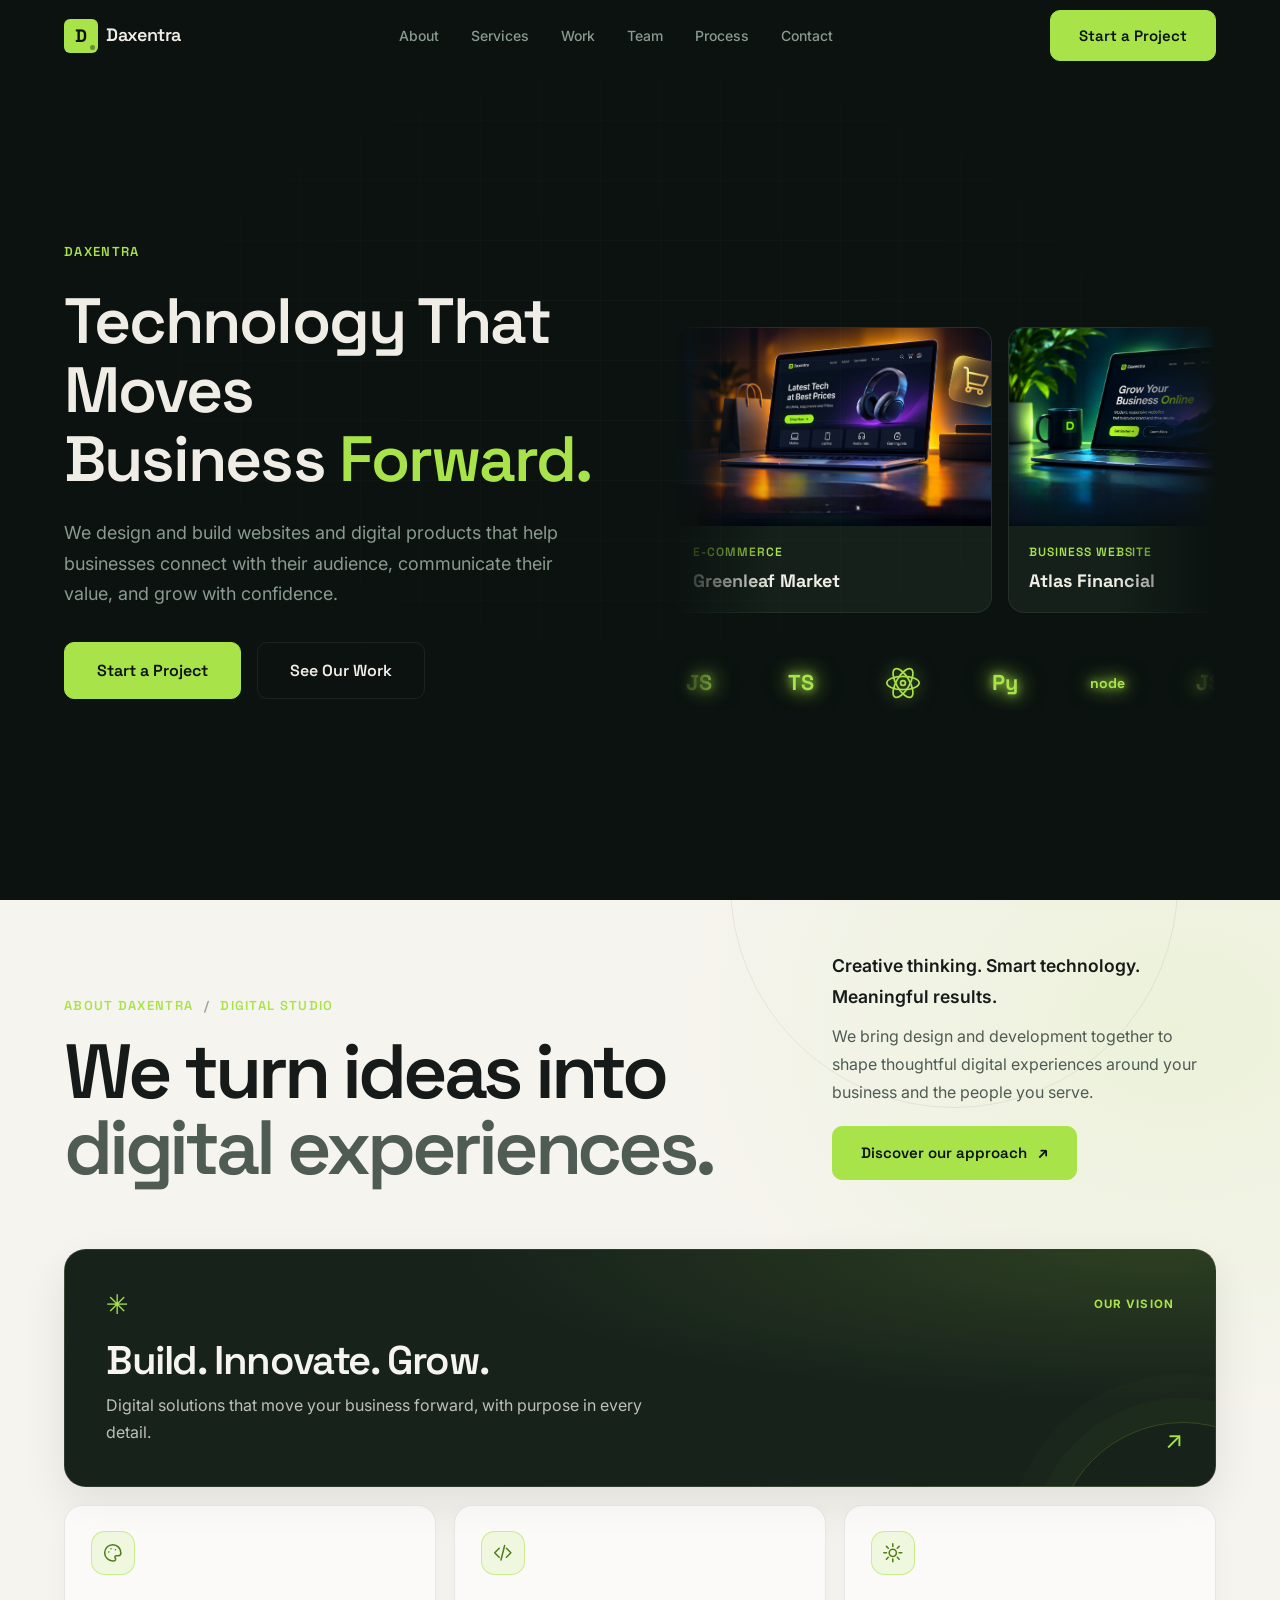
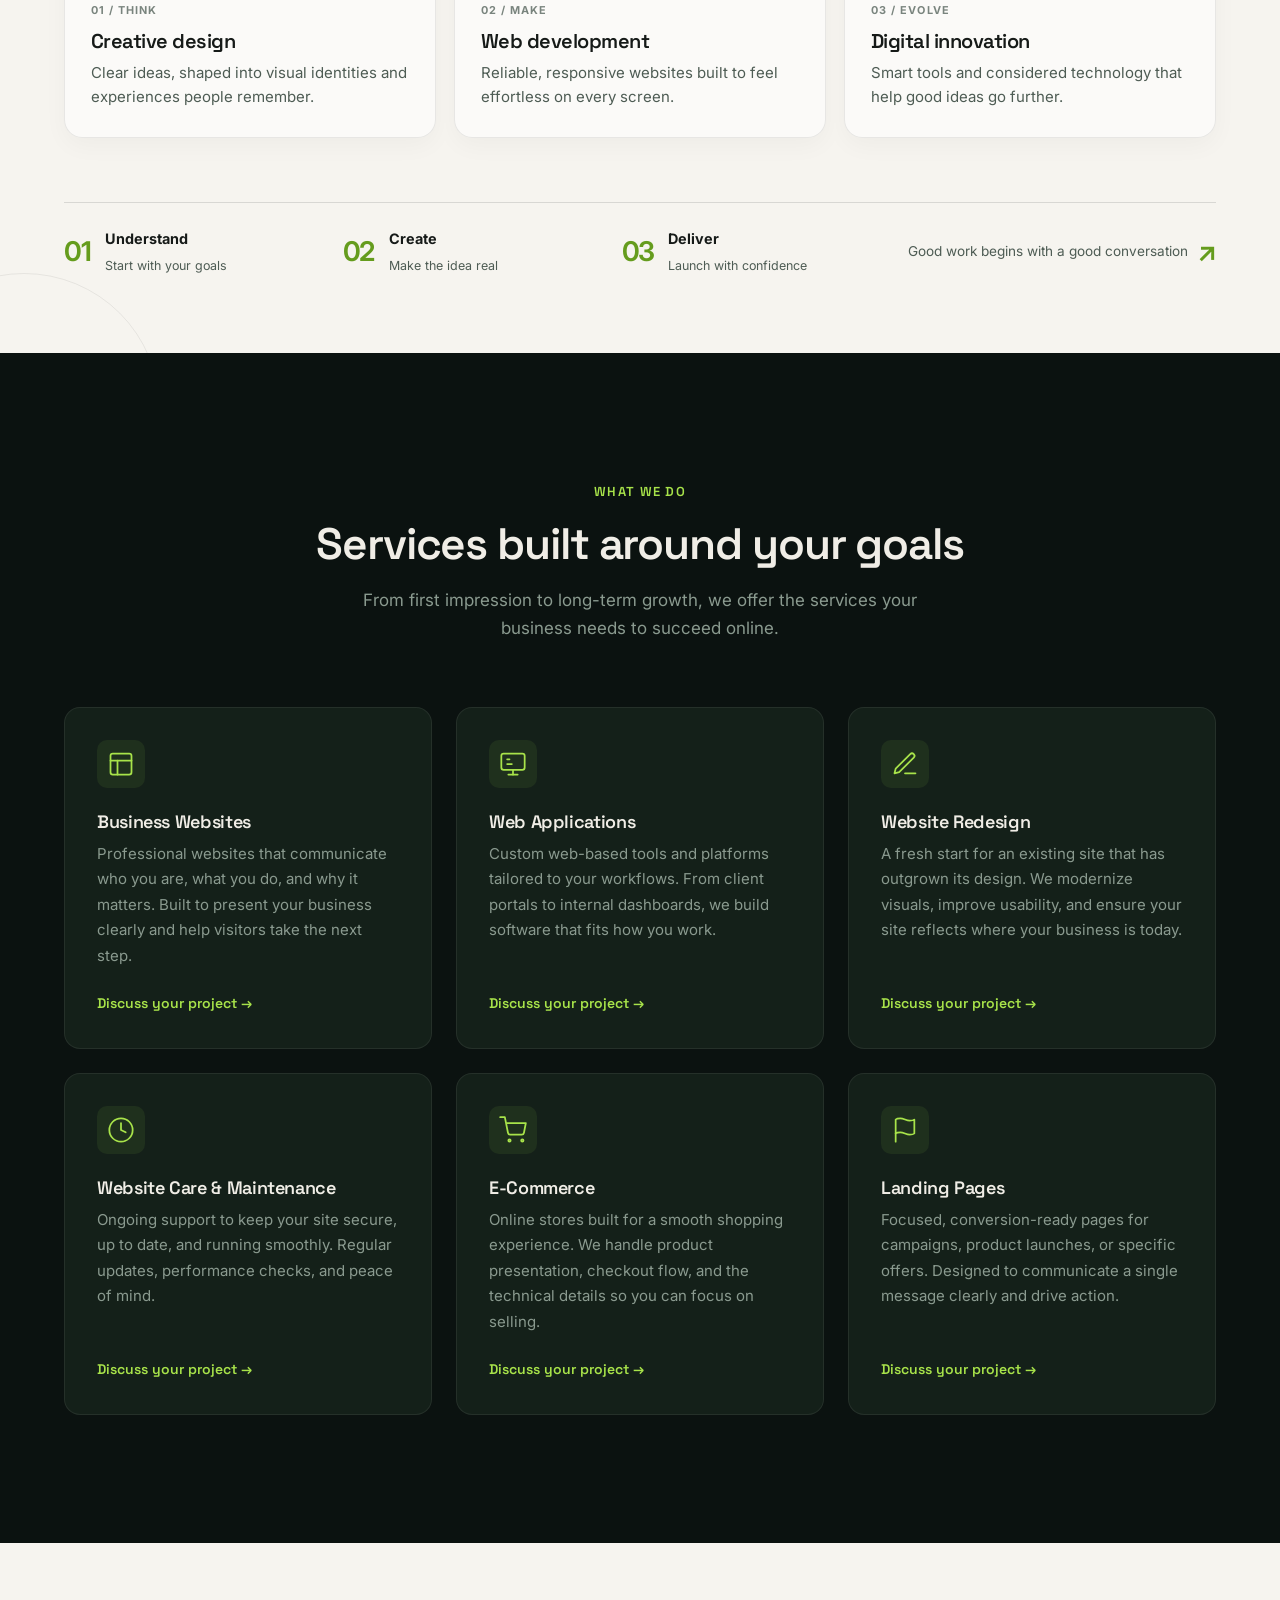
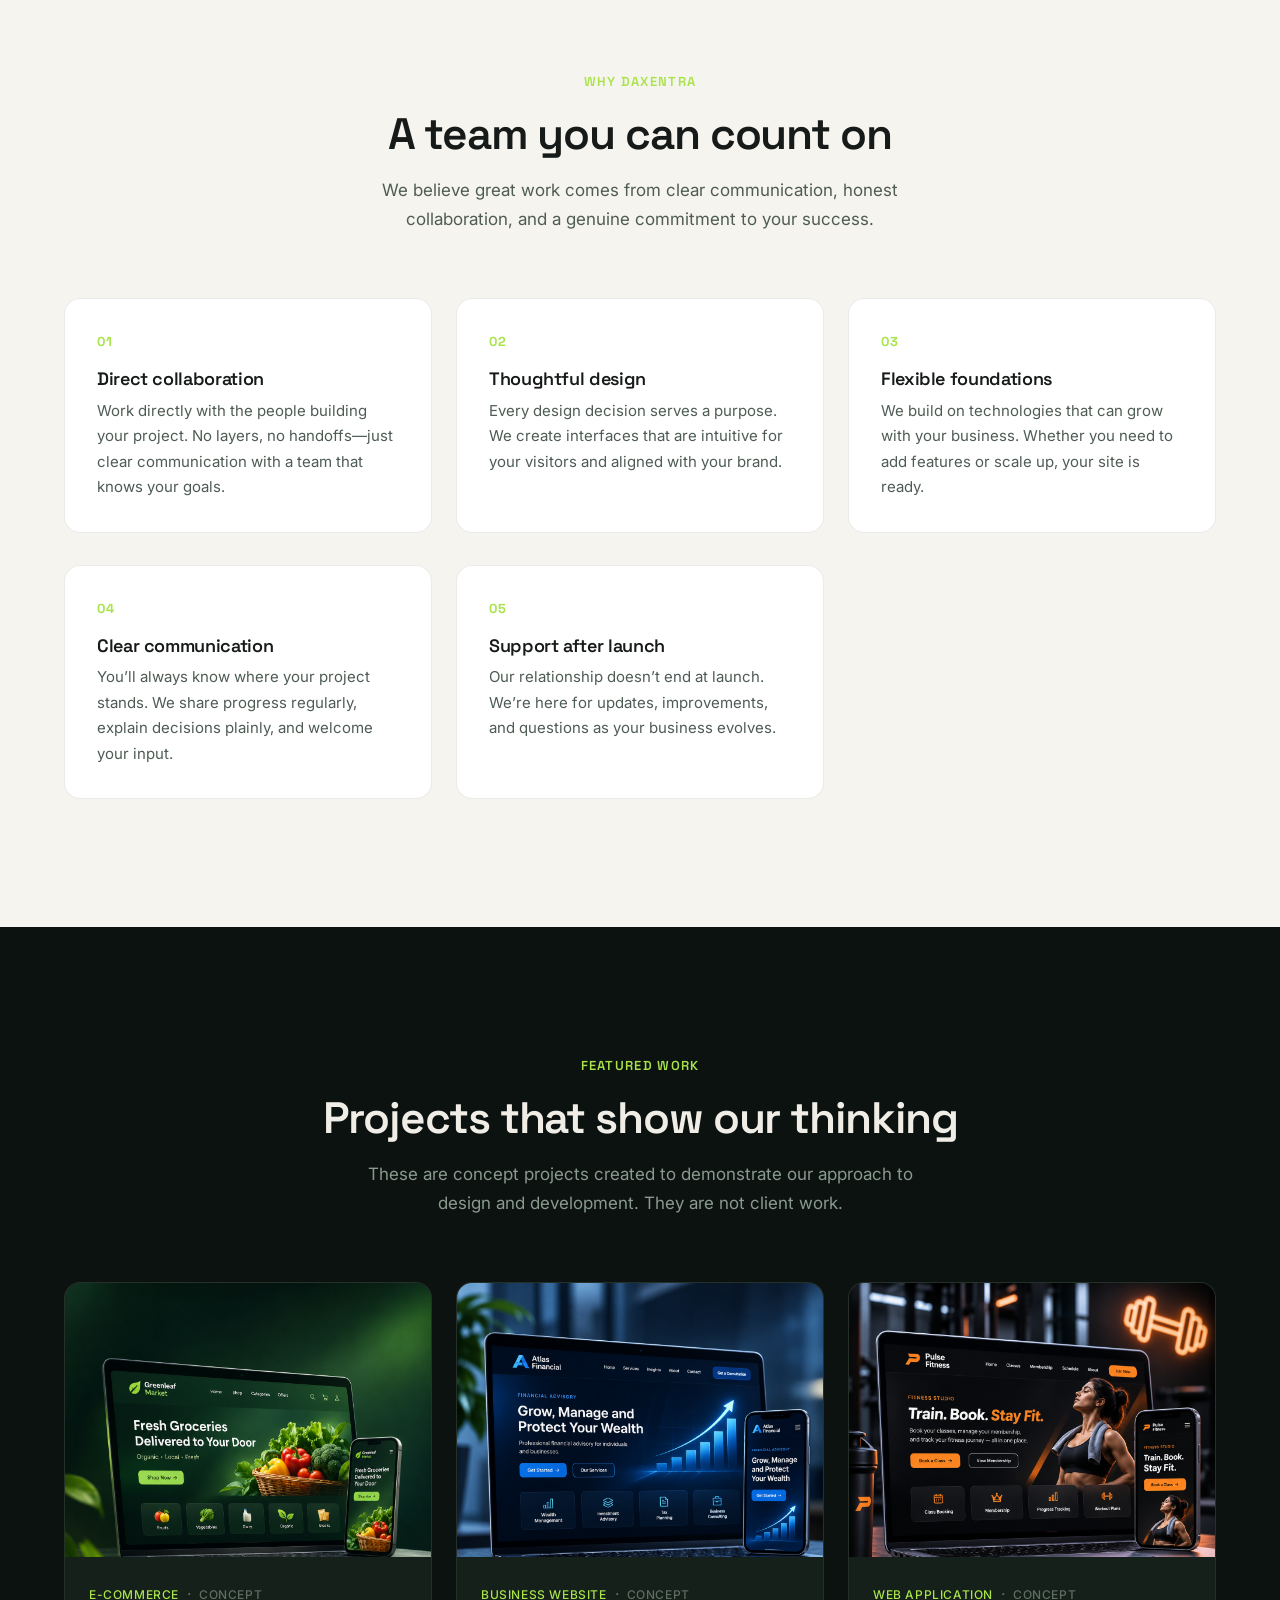
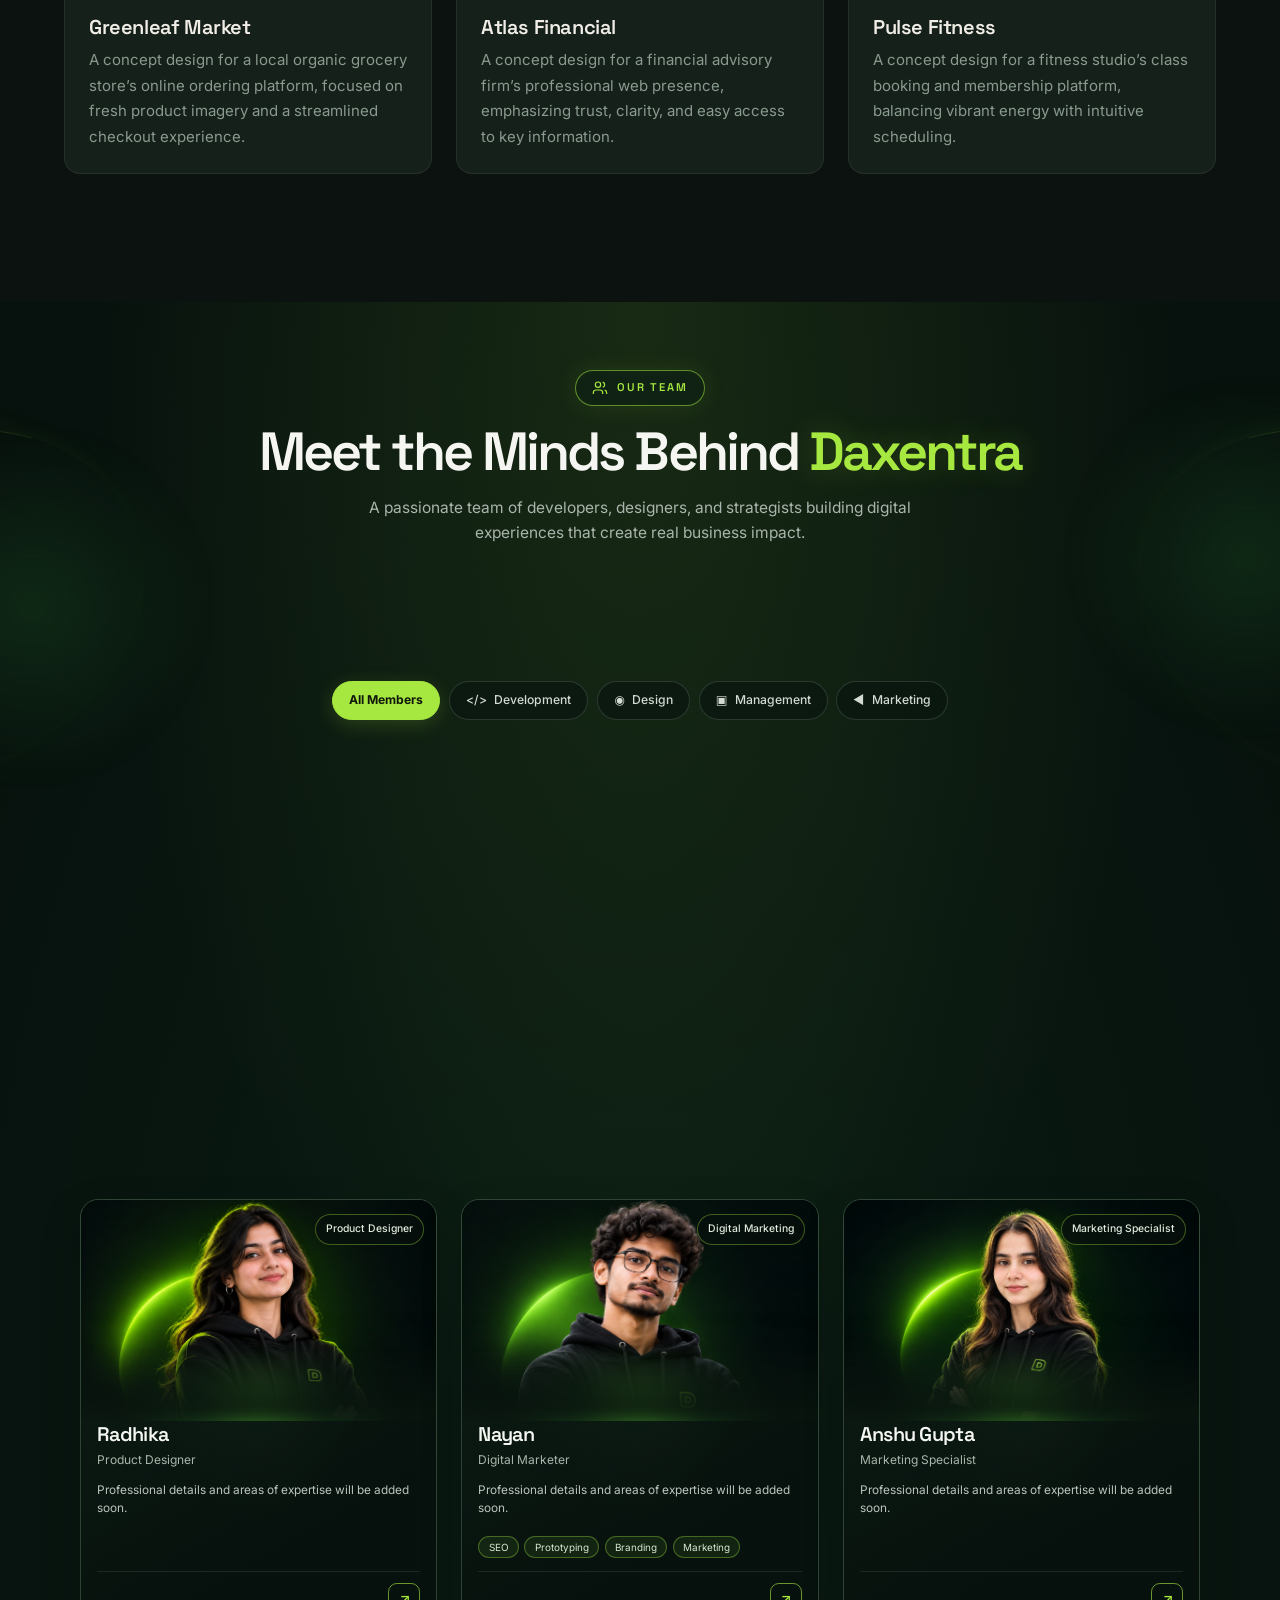
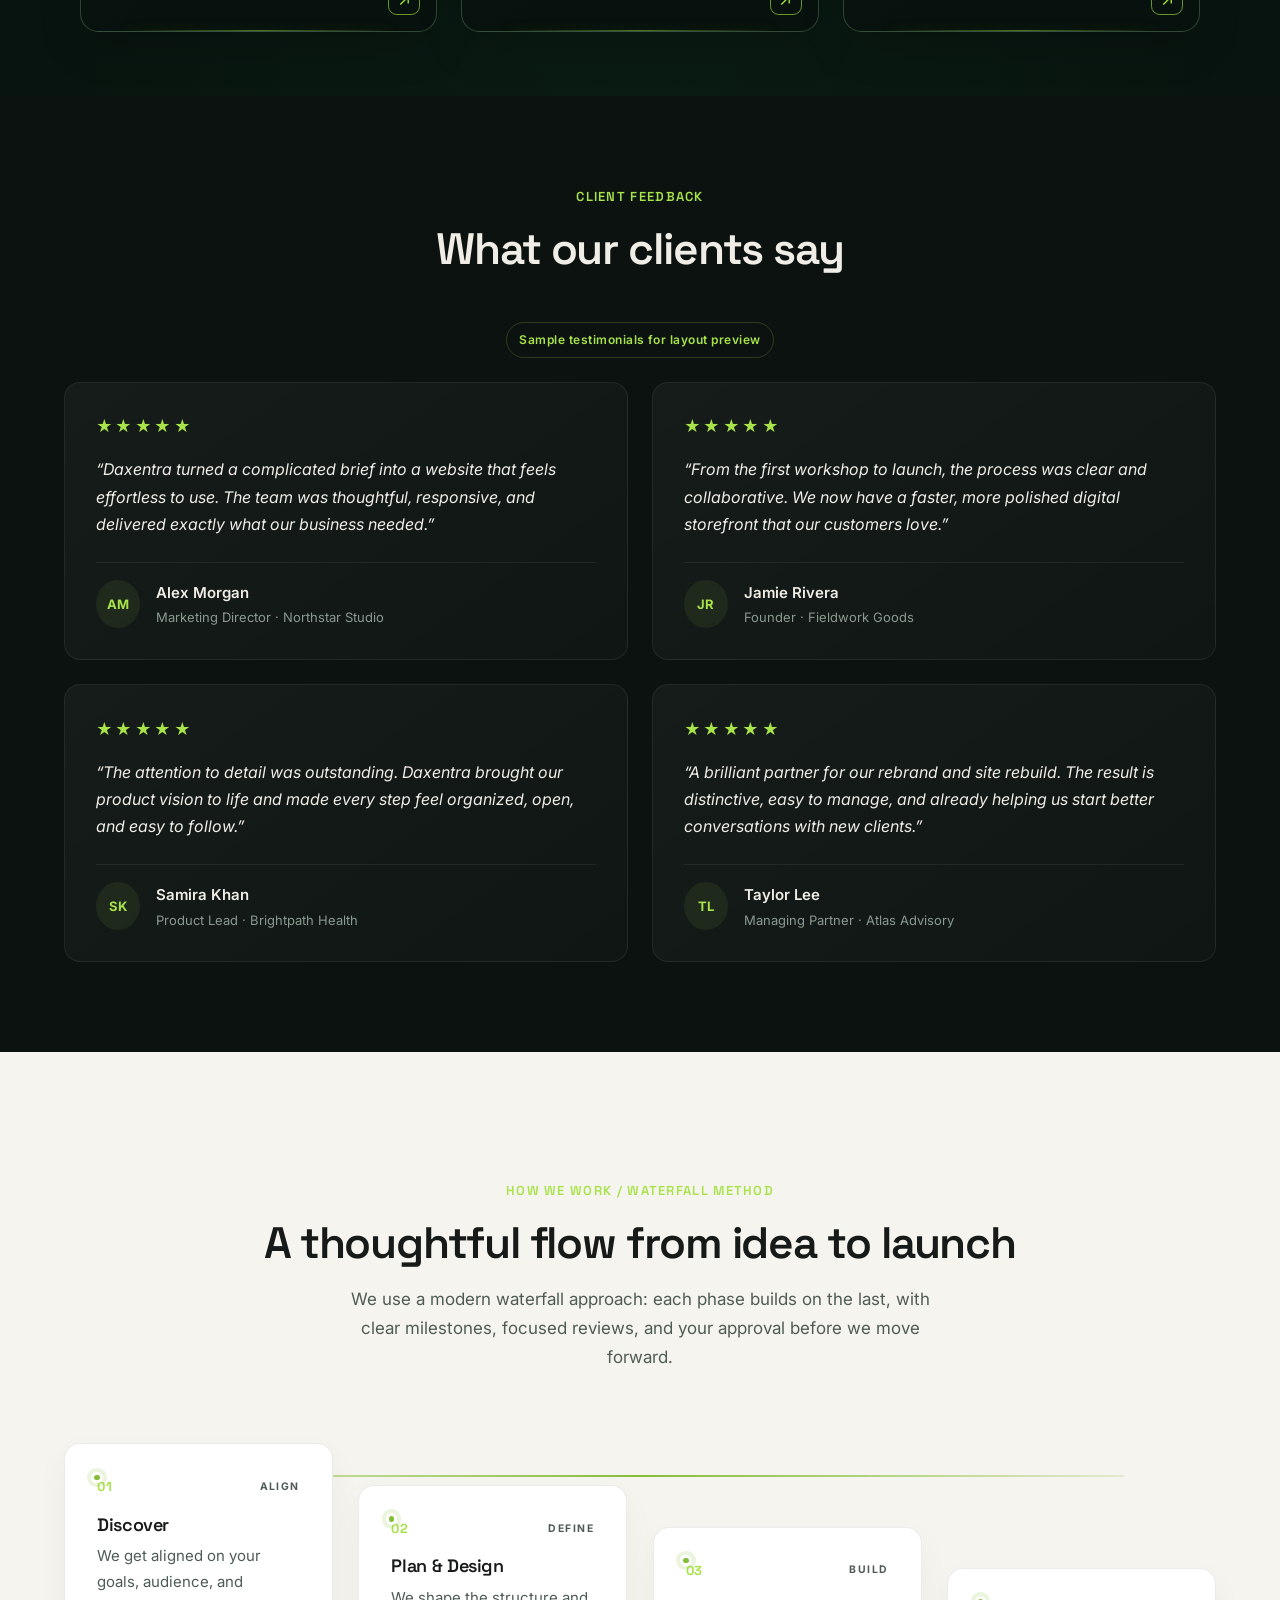
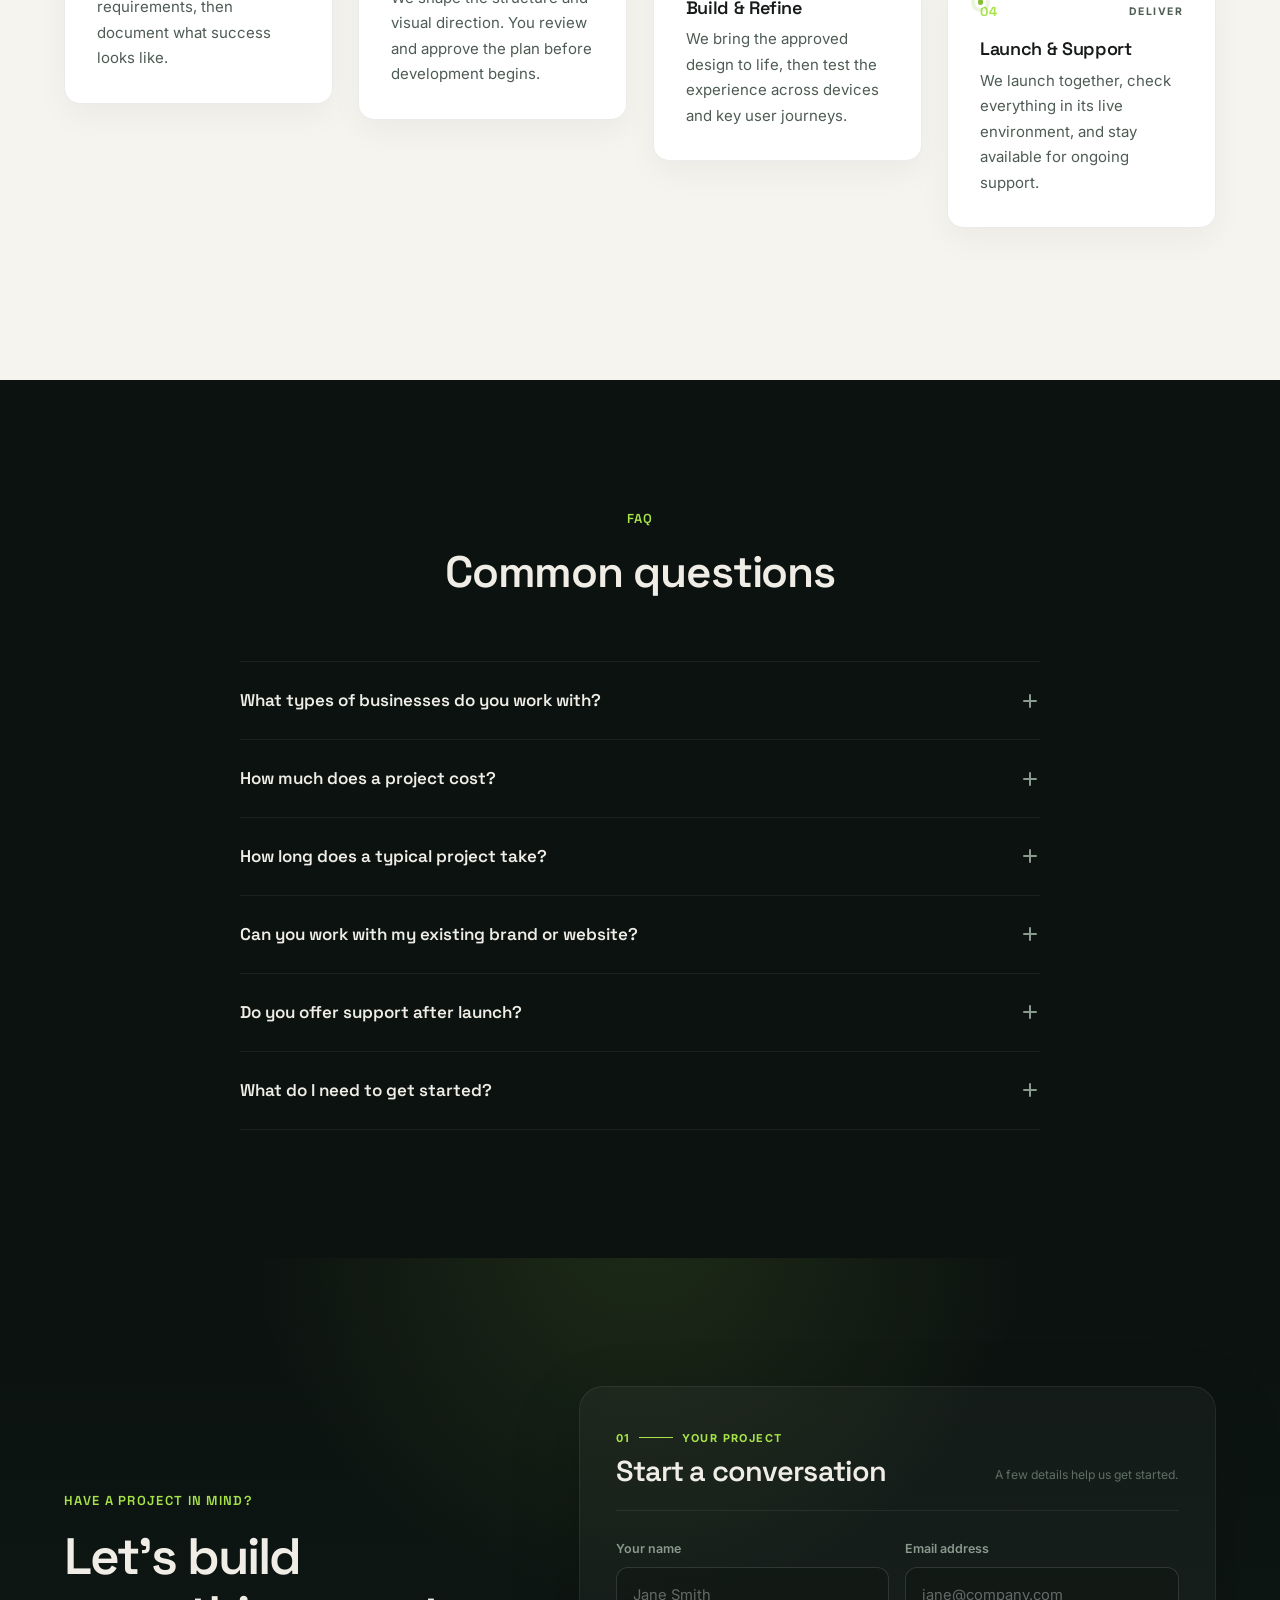
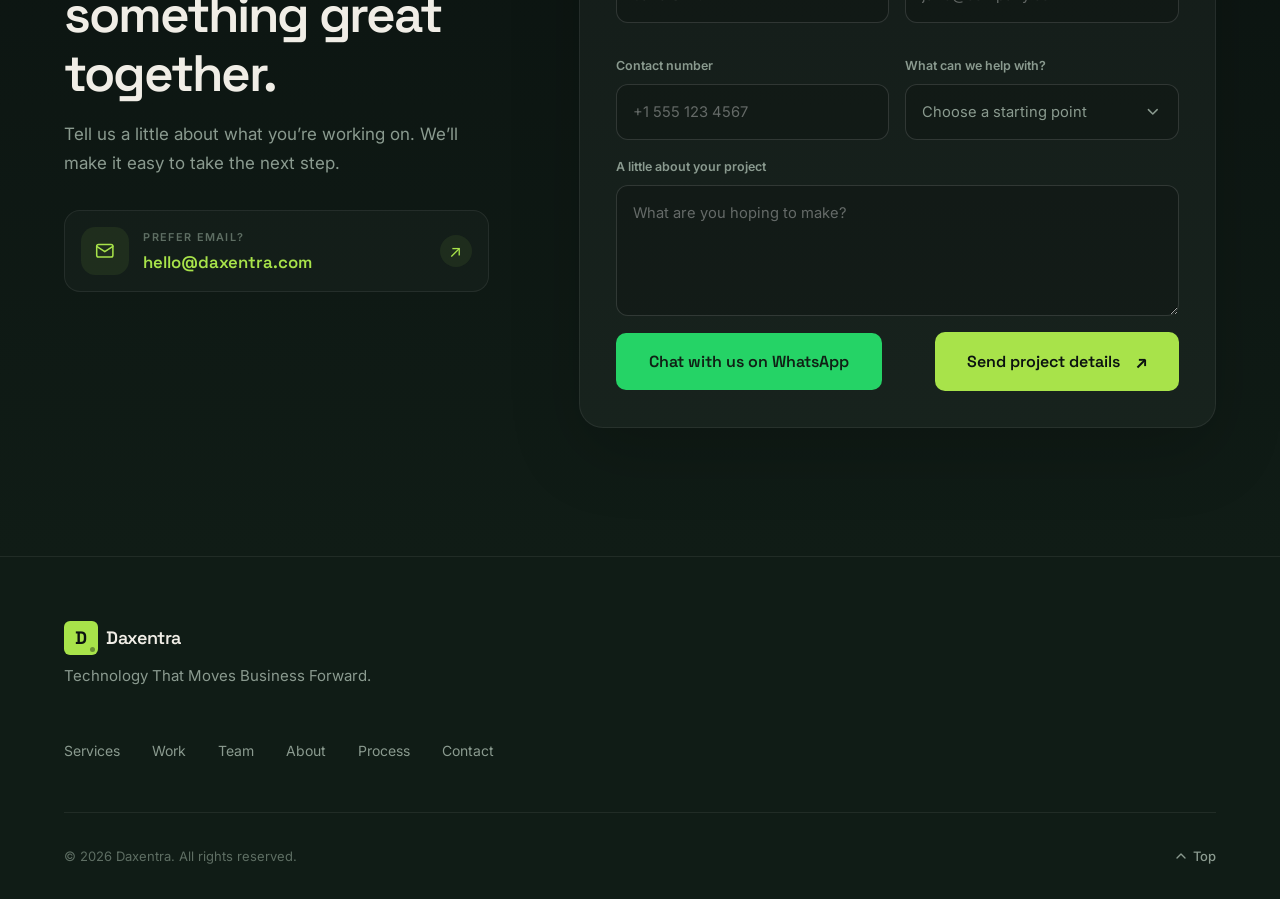
==== commit 7317f0cf: "Updated team members" ====
--- a/index.html
+++ b/index.html
@@ -433,61 +433,122 @@
     </section>
 
     <!-- ===== TEAM PREVIEW ===== -->
-    <section class="section section-light" id="team">
+    <section class="team-directory team-home" id="team" aria-labelledby="team-title">
+      <div class="team-ambient team-ambient-left" aria-hidden="true"></div>
+      <div class="team-ambient team-ambient-right" aria-hidden="true"></div>
       <div class="container">
-        <div class="section-header reveal">
-          <p class="section-label">Our Team</p>
-          <h2 class="section-title">The people behind the work</h2>
-          <p class="section-description">
-            A small, focused team that works directly with every client. 
-            Get to know the people who will bring your project to life.
+        <header class="team-hero reveal">
+          <p class="team-kicker">
+            <svg viewBox="0 0 24 24" fill="none" stroke="currentColor" stroke-width="1.8" aria-hidden="true"><path d="M16 21v-2a4 4 0 0 0-4-4H6a4 4 0 0 0-4 4v2"/><circle cx="9" cy="7" r="4"/><path d="M22 21v-2a4 4 0 0 0-3-3.87M16 3.13a4 4 0 0 1 0 7.75"/></svg>
+            Our Team
           </p>
-        </div>
-
-        <!-- NOTE: These are placeholder profiles. Replace names, roles, bios, 
-             and images with real team information before publishing. -->
-        <div class="team-grid">
-
-          <article class="team-card reveal">
-            <div class="team-avatar" aria-hidden="true">
-              <span class="avatar-placeholder">?</span>
-            </div>
-            <h3 class="team-name">[Team Member Name]</h3>
-            <p class="team-role">[Role / Title]</p>
-            <p class="team-bio">
-              <!-- PLACEHOLDER: Add a short bio for this team member. -->
-              This is a placeholder profile. Replace with the team member&rsquo;s 
-              name, role, photo, and a brief description of their background and expertise.
-            </p>
-          </article>
-
-          <article class="team-card reveal">
-            <div class="team-avatar" aria-hidden="true">
-              <span class="avatar-placeholder">?</span>
-            </div>
-            <h3 class="team-name">[Team Member Name]</h3>
-            <p class="team-role">[Role / Title]</p>
-            <p class="team-bio">
-              <!-- PLACEHOLDER: Add a short bio for this team member. -->
-              This is a placeholder profile. Replace with the team member&rsquo;s 
-              name, role, photo, and a brief description of their background and expertise.
-            </p>
-          </article>
-
-          <article class="team-card reveal">
-            <div class="team-avatar" aria-hidden="true">
-              <span class="avatar-placeholder">?</span>
-            </div>
-            <h3 class="team-name">[Team Member Name]</h3>
-            <p class="team-role">[Role / Title]</p>
-            <p class="team-bio">
-              <!-- PLACEHOLDER: Add a short bio for this team member. -->
-              This is a placeholder profile. Replace with the team member&rsquo;s 
-              name, role, photo, and a brief description of their background and expertise.
-            </p>
-          </article>
-
-        </div>
+          <h2 id="team-title">Meet the Minds Behind <span>Daxentra</span></h2>
+          <p class="team-hero-copy">A passionate team of developers, designers, and strategists building digital experiences that create real business impact.</p>
+        </header>
+
+        <div class="team-stats reveal" aria-label="Team highlights">
+          <div class="team-stat"><svg viewBox="0 0 24 24" fill="none" stroke="currentColor" stroke-width="1.7" aria-hidden="true"><path d="M16 21v-2a4 4 0 0 0-4-4H6a4 4 0 0 0-4 4v2"/><circle cx="9" cy="7" r="4"/><path d="M22 21v-2a4 4 0 0 0-3-3.87M16 3.13a4 4 0 0 1 0 7.75"/></svg><div><strong>6</strong><span>Team Members</span></div></div>
+          <div class="team-stat"><svg viewBox="0 0 24 24" fill="none" stroke="currentColor" stroke-width="1.7" aria-hidden="true"><path d="m12 3 9 5-9 5-9-5 9-5Z"/><path d="m3 12 9 5 9-5M3 16l9 5 9-5"/></svg><div><strong>15<span>+</span></strong><span>Projects Delivered</span></div></div>
+          <div class="team-stat"><svg viewBox="0 0 24 24" fill="none" stroke="currentColor" stroke-width="1.7" aria-hidden="true"><path d="m12 3 2.8 5.7 6.2.9-4.5 4.4 1.1 6.2-5.6-3-5.6 3 1.1-6.2L3 9.6l6.2-.9L12 3Z"/></svg><div><strong>3<span>+</span></strong><span>Years of Experience</span></div></div>
+          <div class="team-stat"><svg viewBox="0 0 24 24" fill="none" stroke="currentColor" stroke-width="1.7" aria-hidden="true"><path d="m13 2-3 8h7L8 22l3-9H4l9-11Z"/></svg><div><strong>100<span>%</span></strong><span>Client Focused</span></div></div>
+        </div>
+
+        <div class="team-controls">
+          <div class="team-filters" role="group" aria-label="Filter team members" data-team-filters>
+            <button type="button" class="team-filter is-active" data-team-filter="all" aria-pressed="true">All Members</button>
+            <button type="button" class="team-filter" data-team-filter="development" aria-pressed="false"><span aria-hidden="true">&lt;/&gt;</span> Development</button>
+            <button type="button" class="team-filter" data-team-filter="design" aria-pressed="false"><span aria-hidden="true">◉</span> Design</button>
+            <button type="button" class="team-filter" data-team-filter="management" aria-pressed="false"><span aria-hidden="true">▣</span> Management</button>
+            <button type="button" class="team-filter" data-team-filter="marketing" aria-pressed="false"><span aria-hidden="true">◀</span> Marketing</button>
+          </div>
+          <p class="team-filter-status sr-only" id="team-filter-status" aria-live="polite" aria-atomic="true">Showing 6 team members</p>
+        </div>
+
+        <div class="team-grid" data-team-grid>
+          <article class="team-member reveal" data-categories="development management">
+            <div class="team-member-visual"><span class="team-member-glow" aria-hidden="true"></span><img src="assets/images/Team/Dinesh_profile_pic.png" alt="Portrait of Dinesh" loading="lazy"><span class="team-member-role">♛ Developer</span></div>
+            <div class="team-member-content">
+              <div class="team-member-heading"><div><h2>Dinesh</h2><p>Full-Stack Developer</p></div><span class="team-experience"><strong>3+ Years</strong><span>Experience</span></span></div>
+              <p class="team-member-bio">Building scalable web applications and leading product strategy for ambitious digital ideas.</p>
+              <ul class="team-tags" aria-label="Specialties"><li>React</li><li>Node.js</li><li>MongoDB</li><li>DevOps</li></ul>
+              <div class="team-member-footer">
+                <div class="team-socials" aria-label="Social profiles">
+                  <a href="https://www.linkedin.com/" target="_blank" rel="noopener noreferrer" aria-label="Dinesh on LinkedIn — replace with profile URL"><svg viewBox="0 0 24 24" aria-hidden="true"><path d="M20.45 20.45h-3.56v-5.57c0-1.33-.02-3.04-1.85-3.04-1.85 0-2.13 1.44-2.13 2.94v5.67H9.35V9h3.42v1.56h.05c.48-.9 1.64-1.85 3.37-1.85 3.6 0 4.27 2.37 4.27 5.45v6.29ZM5.34 7.43a2.06 2.06 0 1 1 0-4.12 2.06 2.06 0 0 1 0 4.12ZM7.12 20.45H3.56V9h3.56v11.45Z"/></svg></a>
+                  <a href="https://www.instagram.com/" target="_blank" rel="noopener noreferrer" aria-label="Dinesh on Instagram — replace with profile URL"><svg viewBox="0 0 24 24" aria-hidden="true"><rect x="3" y="3" width="18" height="18" rx="5"/><circle cx="12" cy="12" r="4"/><circle class="icon-fill" cx="17.5" cy="6.5" r="1"/></svg></a>
+                  <a href="https://github.com/" target="_blank" rel="noopener noreferrer" aria-label="Dinesh on GitHub — replace with profile URL"><svg viewBox="0 0 24 24" aria-hidden="true"><path d="M12 .9a11.1 11.1 0 0 0-3.51 21.63c.56.1.76-.24.76-.54v-2.08c-3.1.67-3.75-1.32-3.75-1.32-.5-1.29-1.24-1.63-1.24-1.63-1.01-.7.08-.69.08-.69 1.12.08 1.71 1.15 1.71 1.15 1 1.7 2.62 1.21 3.26.93.1-.73.39-1.21.71-1.49-2.47-.28-5.07-1.24-5.07-5.52 0-1.22.44-2.21 1.15-2.99-.12-.28-.5-1.42.11-2.95 0 0 .94-.3 3.05 1.14a10.6 10.6 0 0 1 5.56 0c2.11-1.44 3.04-1.14 3.04-1.14.61 1.53.23 2.67.11 2.95.72.78 1.15 1.77 1.15 2.99 0 4.29-2.6 5.23-5.08 5.51.4.35.76 1.02.76 2.06v3.08c0 .3.2.65.77.54A11.1 11.1 0 0 0 12 .9Z"/></svg></a>
+                </div>
+                <a class="team-member-link" href="team.html#team" aria-label="View Dinesh's team profile"><span aria-hidden="true">↗</span></a>
+              </div>
+            </div>
+          </article>
+
+            <article class="team-member reveal" data-categories="development">
+            <div class="team-member-visual"><span class="team-member-glow" aria-hidden="true"></span><img src="assets/images/Team/Rajat_profile_pic.jpg" alt="Portrait of Rajat" loading="lazy"><span class="team-member-role">&lt;/&gt; Tech Lead</span></div>
+            <div class="team-member-content">
+              <div class="team-member-heading"><div><h2>Rajat</h2><p>Backend Developer</p></div><span class="team-experience"><strong>3+ Years</strong><span>Experience</span></span></div>
+              <p class="team-member-bio">Architecting robust, secure, and high-performance systems for connected digital products.</p>
+              <ul class="team-tags" aria-label="Specialties"><li>Node.js</li><li>Express</li><li>SQL</li><li>Cloud</li></ul>
+              <div class="team-member-footer">
+                <div class="team-socials" aria-label="Social profiles">
+                  <a href="https://www.linkedin.com/" target="_blank" rel="noopener noreferrer" aria-label="Rajat on LinkedIn — replace with profile URL"><svg viewBox="0 0 24 24" aria-hidden="true"><path d="M20.45 20.45h-3.56v-5.57c0-1.33-.02-3.04-1.85-3.04-1.85 0-2.13 1.44-2.13 2.94v5.67H9.35V9h3.42v1.56h.05c.48-.9 1.64-1.85 3.37-1.85 3.6 0 4.27 2.37 4.27 5.45v6.29ZM5.34 7.43a2.06 2.06 0 1 1 0-4.12 2.06 2.06 0 0 1 0 4.12ZM7.12 20.45H3.56V9h3.56v11.45Z"/></svg></a>
+                  <a href="https://www.instagram.com/" target="_blank" rel="noopener noreferrer" aria-label="Rajat on Instagram — replace with profile URL"><svg viewBox="0 0 24 24" aria-hidden="true"><rect x="3" y="3" width="18" height="18" rx="5"/><circle cx="12" cy="12" r="4"/><circle class="icon-fill" cx="17.5" cy="6.5" r="1"/></svg></a>
+                  <a href="https://github.com/" target="_blank" rel="noopener noreferrer" aria-label="Rajat on GitHub — replace with profile URL"><svg viewBox="0 0 24 24" aria-hidden="true"><path d="M12 .9a11.1 11.1 0 0 0-3.51 21.63c.56.1.76-.24.76-.54v-2.08c-3.1.67-3.75-1.32-3.75-1.32-.5-1.29-1.24-1.63-1.24-1.63-1.01-.7.08-.69.08-.69 1.12.08 1.71 1.15 1.71 1.15 1 1.7 2.62 1.21 3.26.93.1-.73.39-1.21.71-1.49-2.47-.28-5.07-1.24-5.07-5.52 0-1.22.44-2.21 1.15-2.99-.12-.28-.5-1.42.11-2.95 0 0 .94-.3 3.05 1.14a10.6 10.6 0 0 1 5.56 0c2.11-1.44 3.04-1.14 3.04-1.14.61 1.53.23 2.67.11 2.95.72.78 1.15 1.77 1.15 2.99 0 4.29-2.6 5.23-5.08 5.51.4.35.76 1.02.76 2.06v3.08c0 .3.2.65.77.54A11.1 11.1 0 0 0 12 .9Z"/></svg></a>
+                </div>
+                <a class="team-member-link" href="team.html#team" aria-label="View Rajat's team profile"><span aria-hidden="true">↗</span></a>
+              </div>
+            </div>
+          </article>
+
+          <article class="team-member reveal" data-categories="design marketing">
+            <div class="team-member-visual"><span class="team-member-glow" aria-hidden="true"></span><img src="assets/images/Team/Nafees_profile_pic.jpg" alt="Portrait of Nafees" loading="lazy"><span class="team-member-role">✎ UI/UX Lead</span></div>
+            <div class="team-member-content">
+              <div class="team-member-heading"><div><h2>Nafees</h2><p>Product Designer</p></div><span class="team-experience"><strong>3+ Years</strong><span>Experience</span></span></div>
+              <p class="team-member-bio">Designing intuitive digital experiences with clear visual systems and a thoughtful user-first approach.</p>
+              <ul class="team-tags" aria-label="Specialties"><li>Figma</li><li>UI/UX</li><li>Prototyping</li><li>Branding</li></ul>
+              <div class="team-member-footer">
+                <div class="team-socials" aria-label="Social profiles">
+                  <a href="https://www.linkedin.com/" target="_blank" rel="noopener noreferrer" aria-label="Nafees on LinkedIn — replace with profile URL"><svg viewBox="0 0 24 24" aria-hidden="true"><path d="M20.45 20.45h-3.56v-5.57c0-1.33-.02-3.04-1.85-3.04-1.85 0-2.13 1.44-2.13 2.94v5.67H9.35V9h3.42v1.56h.05c.48-.9 1.64-1.85 3.37-1.85 3.6 0 4.27 2.37 4.27 5.45v6.29ZM5.34 7.43a2.06 2.06 0 1 1 0-4.12 2.06 2.06 0 0 1 0 4.12ZM7.12 20.45H3.56V9h3.56v11.45Z"/></svg></a>
+                  <a href="https://www.instagram.com/" target="_blank" rel="noopener noreferrer" aria-label="Nafees on Instagram — replace with profile URL"><svg viewBox="0 0 24 24" aria-hidden="true"><rect x="3" y="3" width="18" height="18" rx="5"/><circle cx="12" cy="12" r="4"/><circle class="icon-fill" cx="17.5" cy="6.5" r="1"/></svg></a>
+                  <a href="https://github.com/" target="_blank" rel="noopener noreferrer" aria-label="Nafees on GitHub — replace with profile URL"><svg viewBox="0 0 24 24" aria-hidden="true"><path d="M12 .9a11.1 11.1 0 0 0-3.51 21.63c.56.1.76-.24.76-.54v-2.08c-3.1.67-3.75-1.32-3.75-1.32-.5-1.29-1.24-1.63-1.24-1.63-1.01-.7.08-.69.08-.69 1.12.08 1.71 1.15 1.71 1.15 1 1.7 2.62 1.21 3.26.93.1-.73.39-1.21.71-1.49-2.47-.28-5.07-1.24-5.07-5.52 0-1.22.44-2.21 1.15-2.99-.12-.28-.5-1.42.11-2.95 0 0 .94-.3 3.05 1.14a10.6 10.6 0 0 1 5.56 0c2.11-1.44 3.04-1.14 3.04-1.14.61 1.53.23 2.67.11 2.95.72.78 1.15 1.77 1.15 2.99 0 4.29-2.6 5.23-5.08 5.51.4.35.76 1.02.76 2.06v3.08c0 .3.2.65.77.54A11.1 11.1 0 0 0 12 .9Z"/></svg></a>
+                </div>
+                <a class="team-member-link" href="team.html#team" aria-label="View Nafees's team profile"><span aria-hidden="true">↗</span></a>
+              </div>
+            </div>
+          </article>
+        
+          <article class="team-member team-member-no-socials reveal" data-categories="design">
+            <div class="team-member-visual"><span class="team-member-glow" aria-hidden="true"></span><img src="assets/images/Team/Radhika_profile_picture.png" alt="Portrait of Radhika" loading="lazy"><span class="team-member-role">Product Designer</span></div>
+            <div class="team-member-content">
+              <div class="team-member-heading"><div><h2>Radhika</h2><p>Product Designer</p></div></div>
+              <p class="team-member-bio">Professional details and areas of expertise will be added soon.</p>
+              <div class="team-member-footer">
+                <a class="team-member-link" href="index.html#contact" aria-label="Contact Daxentra about Radhika"><span aria-hidden="true">↗</span></a>
+              </div>
+            </div>
+          </article>
+          <article class="team-member team-member-no-socials reveal" data-categories="development">
+            <div class="team-member-visual"><span class="team-member-glow" aria-hidden="true"></span><img src="assets/images/Team/Nayan_profile_picture.png" alt="Portrait of Nayan" loading="lazy"><span class="team-member-role">Digital Marketing</span></div>
+            <div class="team-member-content">
+              <div class="team-member-heading"><div><h2>Nayan</h2><p>Digital Marketer</p></div></div>
+              <p class="team-member-bio">Professional details and areas of expertise will be added soon.</p>
+              <ul class="team-tags" aria-label="Specialties"><li>SEO</li><li>Prototyping</li><li>Branding</li><li>Marketing</li></ul>
+              <div class="team-member-footer">
+                <a class="team-member-link" href="index.html#contact" aria-label="Contact Daxentra about Nayan"><span aria-hidden="true">↗</span></a>
+              </div>
+            </div>
+          </article>
+          <article class="team-member team-member-no-socials reveal" data-categories="marketing">
+            <div class="team-member-visual"><span class="team-member-glow" aria-hidden="true"></span><img src="assets/images/Team/Anshu_Gupta_profile_pic.jpg" alt="Portrait of Anshu Gupta" loading="lazy"><span class="team-member-role">Marketing Specialist</span></div>
+            <div class="team-member-content">
+              <div class="team-member-heading"><div><h2>Anshu Gupta</h2><p>Marketing Specialist</p></div></div>
+              <p class="team-member-bio">Professional details and areas of expertise will be added soon.</p>
+              <div class="team-member-footer">
+                <a class="team-member-link" href="index.html#contact" aria-label="Contact Daxentra about Anshu Gupta"><span aria-hidden="true">↗</span></a>
+              </div>
+            </div>
+          </article>
+        </div>
+        <p class="team-empty-state" data-team-empty hidden>No team members are listed in this category yet.</p>
       </div>
     </section>
 
--- a/css/styles.css
+++ b/css/styles.css
@@ -3231,3 +3231,1271 @@
     animation: none;
   }
 }
+
+/* Team page */
+.team-page {
+  overflow: hidden;
+}
+
+.team-intro {
+  position: relative;
+  isolation: isolate;
+  padding: 8.25rem 0 4.25rem;
+  color: var(--text-primary);
+  background:
+    radial-gradient(ellipse at 82% 18%, rgba(168, 227, 74, 0.13), transparent 32%),
+    var(--bg-primary);
+}
+
+.team-intro::after {
+  position: absolute;
+  z-index: -1;
+  right: max(4vw, calc((100vw - var(--container)) / 2));
+  bottom: -7rem;
+  width: 21rem;
+  height: 21rem;
+  border: 1px solid rgba(168, 227, 74, 0.12);
+  border-radius: 50%;
+  content: "";
+}
+
+.team-intro > .container {
+  display: grid;
+  grid-template-columns: minmax(0, 1.65fr) minmax(14rem, 0.5fr);
+  align-items: end;
+  gap: clamp(2rem, 5vw, 5rem);
+}
+
+.team-eyebrow,
+.team-intro-link,
+.team-profile-index,
+.team-profile-detail > span {
+  font-family: var(--font-display);
+  font-size: 0.72rem;
+  font-weight: 600;
+  letter-spacing: 0.12em;
+  text-transform: uppercase;
+}
+
+.team-eyebrow {
+  display: flex;
+  align-items: center;
+  gap: 0.65rem;
+  margin-bottom: 1rem;
+  color: var(--accent);
+}
+
+.team-eyebrow span {
+  width: 0.45rem;
+  height: 0.45rem;
+  border-radius: 50%;
+  background: var(--accent);
+  box-shadow: 0 0 1rem rgba(168, 227, 74, 0.7);
+}
+
+.team-intro h1 {
+  max-width: 760px;
+  margin: 0;
+  font-family: var(--font-display);
+  font-size: clamp(3.2rem, 6.4vw, 5.75rem);
+  font-weight: 600;
+  letter-spacing: -0.075em;
+  line-height: 0.98;
+}
+
+.team-intro h1 span {
+  color: var(--accent);
+}
+
+.team-intro-description {
+  max-width: 530px;
+  margin: 1.4rem 0 1.25rem;
+  color: var(--text-secondary);
+  font-size: 1rem;
+  line-height: 1.8;
+}
+
+.team-intro-link {
+  display: inline-flex;
+  align-items: center;
+  gap: 0.75rem;
+  color: var(--text-primary);
+  letter-spacing: 0.04em;
+  text-decoration: none;
+  text-transform: none;
+  transition: color var(--duration-fast) var(--ease-out);
+}
+
+.team-intro-link:hover {
+  color: var(--accent);
+}
+
+.team-intro-link span {
+  color: var(--accent);
+  font-size: 1.1rem;
+}
+
+.team-intro-aside {
+  position: relative;
+  max-width: 260px;
+  padding: 1.6rem 0 0 1.5rem;
+  border-left: 1px solid rgba(168, 227, 74, 0.35);
+}
+
+.team-aside-mark {
+  display: block;
+  margin-bottom: 0.75rem;
+  color: var(--accent);
+  font-family: var(--font-display);
+  font-size: 2rem;
+  font-weight: 700;
+  letter-spacing: -0.08em;
+}
+
+.team-intro-aside > p {
+  margin-bottom: 2rem;
+  color: var(--text-secondary);
+  font-size: 0.9rem;
+  line-height: 1.7;
+}
+
+.team-intro-stat {
+  display: flex;
+  align-items: center;
+  gap: 0.8rem;
+  padding-top: 1.1rem;
+  border-top: 1px solid var(--border-subtle);
+}
+
+.team-intro-stat strong {
+  color: var(--text-primary);
+  font-family: var(--font-display);
+  font-size: 2.4rem;
+  letter-spacing: -0.07em;
+  line-height: 1;
+}
+
+.team-intro-stat strong span {
+  color: var(--accent);
+}
+
+.team-intro-stat > span {
+  max-width: 6rem;
+  color: var(--text-secondary);
+  font-size: 0.72rem;
+  line-height: 1.5;
+}
+
+.team-people {
+  padding: 5rem 0 6rem;
+}
+
+.team-section-heading {
+  display: flex;
+  align-items: end;
+  justify-content: space-between;
+  gap: 2rem;
+  margin-bottom: 2.5rem;
+}
+
+.team-section-heading .section-label {
+  margin-bottom: 0.75rem;
+}
+
+.team-section-heading h2 {
+  margin: 0;
+  font-family: var(--font-display);
+  font-size: clamp(2.2rem, 4vw, 3.5rem);
+  letter-spacing: -0.06em;
+  line-height: 1.05;
+}
+
+.team-section-heading > p {
+  max-width: 330px;
+  margin: 0 0 0.2rem;
+  color: var(--text-dark-secondary);
+  font-size: 0.9rem;
+  line-height: 1.75;
+}
+
+.team-people-grid {
+  display: grid;
+  grid-template-columns: repeat(3, minmax(0, 1fr));
+  gap: 1.15rem;
+  align-items: stretch;
+}
+
+.team-people-grid .reveal:nth-child(2) {
+  transition-delay: 100ms;
+}
+
+.team-people-grid .reveal:nth-child(3) {
+  transition-delay: 200ms;
+}
+
+.team-profile {
+  overflow: hidden;
+  border: 1px solid rgba(0, 0, 0, 0.08);
+  border-radius: 1rem;
+  background: var(--bg-light-card);
+  box-shadow: 0 0.8rem 2.5rem rgba(22, 26, 24, 0.045);
+  transition:
+    transform 420ms var(--ease-out),
+    border-color 320ms var(--ease-out),
+    box-shadow 420ms var(--ease-out);
+}
+
+.team-profile:hover {
+  transform: translateY(-8px);
+  border-color: rgba(168, 227, 74, 0.7);
+  box-shadow: 0 1.4rem 3.25rem rgba(22, 26, 24, 0.12);
+}
+
+.team-profile-photo {
+  position: relative;
+  height: clamp(13rem, 21vw, 18rem);
+  overflow: hidden;
+  background:
+    radial-gradient(circle at 50% 35%, rgba(168, 227, 74, 0.2), transparent 65%),
+    #e8e8e1;
+}
+
+.team-profile-photo::after {
+  position: absolute;
+  inset: 45% 0 0;
+  background: linear-gradient(transparent, rgba(11, 18, 16, 0.72));
+  content: "";
+  pointer-events: none;
+}
+
+.team-profile-photo img {
+  width: 100%;
+  height: 100%;
+  object-fit: cover;
+  object-position: center 32%;
+  transition: transform 650ms var(--ease-out);
+}
+
+.team-profile:hover .team-profile-photo img {
+  transform: scale(1.055);
+}
+
+.team-profile-index {
+  position: absolute;
+  z-index: 1;
+  right: 1rem;
+  bottom: 0.9rem;
+  left: 1rem;
+  color: white;
+  font-size: 0.62rem;
+  letter-spacing: 0.1em;
+}
+
+.team-profile-content {
+  padding: 1.35rem 1.35rem 1.2rem;
+}
+
+.team-profile-heading {
+  display: flex;
+  align-items: flex-start;
+  justify-content: space-between;
+  gap: 0.75rem;
+  padding-bottom: 1rem;
+  border-bottom: 1px solid var(--border-light);
+}
+
+.team-profile-heading h3 {
+  margin: 0;
+  color: var(--text-dark);
+  font-family: var(--font-display);
+  font-size: 1.55rem;
+  letter-spacing: -0.04em;
+}
+
+.team-profile-heading p {
+  margin: 0.25rem 0 0;
+  color: var(--accent-hover);
+  font-size: 0.73rem;
+  font-weight: 600;
+}
+
+.team-profile-arrow {
+  display: grid;
+  flex: 0 0 2rem;
+  width: 2rem;
+  height: 2rem;
+  place-items: center;
+  border: 1px solid var(--border-light);
+  border-radius: 50%;
+  color: var(--text-dark-secondary);
+  transition:
+    color 250ms var(--ease-out),
+    background 250ms var(--ease-out),
+    transform 250ms var(--ease-out);
+}
+
+.team-profile:hover .team-profile-arrow {
+  transform: rotate(45deg);
+  border-color: var(--accent);
+  background: var(--accent);
+  color: var(--text-dark);
+}
+
+.team-profile-bio {
+  min-height: 4.6rem;
+  margin: 0.95rem 0 1rem;
+  color: var(--text-dark-secondary);
+  font-size: 0.82rem;
+  line-height: 1.7;
+}
+
+.team-profile-detail {
+  padding: 0.78rem 0;
+  border-top: 1px solid var(--border-light);
+}
+
+.team-profile-detail > span {
+  color: #788078;
+  font-size: 0.58rem;
+  letter-spacing: 0.11em;
+}
+
+.team-profile-detail p {
+  margin: 0.32rem 0 0;
+  color: var(--text-dark);
+  font-size: 0.77rem;
+  font-weight: 500;
+  line-height: 1.55;
+}
+
+.team-profile-result {
+  display: flex;
+  align-items: center;
+  gap: 0.65rem;
+  margin-top: 0.15rem;
+  padding-top: 0.85rem;
+  border-top: 1px solid var(--border-light);
+}
+
+.team-profile-result strong {
+  color: var(--text-dark);
+  font-family: var(--font-display);
+  font-size: 1.7rem;
+  letter-spacing: -0.06em;
+}
+
+.team-profile-result span {
+  max-width: 7rem;
+  color: var(--text-dark-secondary);
+  font-size: 0.67rem;
+  line-height: 1.45;
+}
+
+.team-cta {
+  padding: 0 0 5.5rem;
+  background: var(--bg-light);
+}
+
+.team-cta-inner {
+  display: flex;
+  align-items: center;
+  justify-content: space-between;
+  gap: 2rem;
+  padding: clamp(1.5rem, 4vw, 3rem);
+  border: 1px solid rgba(168, 227, 74, 0.25);
+  border-radius: 1.15rem;
+  background:
+    radial-gradient(ellipse at 90% 0%, rgba(168, 227, 74, 0.12), transparent 45%),
+    #101c16;
+}
+
+.team-cta .section-label {
+  margin-bottom: 0.55rem;
+}
+
+.team-cta h2 {
+  margin: 0;
+  color: var(--text-primary);
+  font-family: var(--font-display);
+  font-size: clamp(1.7rem, 3vw, 2.5rem);
+  letter-spacing: -0.05em;
+}
+
+.team-cta .btn {
+  flex: 0 0 auto;
+  display: inline-flex;
+  align-items: center;
+  gap: 0.7rem;
+}
+
+.team-testimonials {
+  padding: 5rem 0;
+}
+
+.team-testimonials .section-header {
+  margin-bottom: 2rem;
+}
+
+@media (max-width: 64em) {
+  .team-people-grid {
+    grid-template-columns: repeat(2, minmax(0, 1fr));
+  }
+
+  .team-profile-photo {
+    height: 18rem;
+  }
+
+  .team-profile-bio {
+    min-height: 0;
+  }
+}
+
+@media (max-width: 48em) {
+  .team-intro {
+    padding: 3.25rem 0 3rem;
+  }
+
+  .team-intro > .container {
+    grid-template-columns: 1fr;
+    gap: 2.25rem;
+  }
+
+  .team-intro-aside {
+    display: grid;
+    grid-template-columns: auto 1fr;
+    align-items: center;
+    column-gap: 1rem;
+    max-width: none;
+    padding: 0.9rem 0 0;
+    border-top: 1px solid rgba(168, 227, 74, 0.35);
+    border-left: 0;
+  }
+
+  .team-aside-mark {
+    grid-row: span 2;
+    margin: 0;
+  }
+
+  .team-intro-aside > p {
+    margin: 0;
+  }
+
+  .team-intro-stat {
+    grid-column: 2;
+    justify-content: flex-start;
+    gap: 0.55rem;
+    padding-top: 0.6rem;
+    border-top: 0;
+  }
+
+  .team-intro-stat strong {
+    font-size: 1.7rem;
+  }
+
+  .team-intro-stat > span {
+    max-width: none;
+  }
+
+  .team-people {
+    padding: 3.75rem 0 4rem;
+  }
+
+  .team-section-heading {
+    align-items: flex-start;
+    flex-direction: column;
+    gap: 0.9rem;
+    margin-bottom: 1.75rem;
+  }
+
+  .team-section-heading > p {
+    max-width: 450px;
+  }
+
+  .team-profile-photo {
+    height: clamp(15rem, 58vw, 22rem);
+  }
+
+  .team-cta {
+    padding-bottom: 4rem;
+  }
+
+  .team-cta-inner {
+    align-items: flex-start;
+    flex-direction: column;
+  }
+}
+
+@media (max-width: 38em) {
+  .team-intro h1 {
+    font-size: clamp(3rem, 14vw, 4.2rem);
+  }
+
+  .team-people-grid {
+    grid-template-columns: 1fr;
+    gap: 1rem;
+  }
+
+  .team-profile-photo {
+    height: clamp(16rem, 82vw, 24rem);
+  }
+
+  .team-profile-content {
+    padding: 1.2rem;
+  }
+
+  .team-testimonials {
+    padding: 3.75rem 0;
+  }
+}
+
+/* Premium team directory */
+.team-page {
+  --team-accent: #a6e83f;
+  overflow: hidden;
+  color: var(--text-primary);
+  background: #07110d;
+}
+
+.team-directory {
+  --team-accent: #a6e83f;
+  position: relative;
+  isolation: isolate;
+  overflow: hidden;
+  min-height: 70vh;
+  padding: 6.9rem 0 4.5rem;
+  color: var(--text-primary);
+  background:
+    radial-gradient(ellipse at 50% 0%, rgba(166, 232, 63, 0.1), transparent 34rem),
+    radial-gradient(ellipse at 50% 85%, rgba(19, 61, 38, 0.25), transparent 54rem),
+    #07110d;
+}
+
+.team-directory::before,
+.team-directory::after {
+  position: absolute;
+  z-index: -1;
+  top: 8.5rem;
+  width: min(34vw, 30rem);
+  height: 21rem;
+  border: 1px solid rgba(166, 232, 63, 0.13);
+  border-right-color: transparent;
+  border-bottom-color: transparent;
+  border-radius: 50%;
+  box-shadow: -0.5rem -0.4rem 1.8rem rgba(166, 232, 63, 0.06);
+  content: "";
+  pointer-events: none;
+}
+
+.team-directory::before {
+  left: -18rem;
+  transform: rotate(-24deg);
+}
+
+.team-directory::after {
+  right: -18rem;
+  transform: scaleX(-1) rotate(-24deg);
+}
+
+.team-ambient {
+  position: absolute;
+  z-index: -1;
+  width: 22rem;
+  height: 22rem;
+  border-radius: 50%;
+  background: radial-gradient(circle, rgba(42, 114, 48, 0.24), transparent 68%);
+  filter: blur(1rem);
+  pointer-events: none;
+  animation: team-ambient-drift 12s ease-in-out infinite alternate;
+}
+
+.team-ambient-left {
+  top: 8rem;
+  left: -9rem;
+}
+
+.team-ambient-right {
+  top: 5rem;
+  right: -9rem;
+  animation-delay: -5s;
+}
+
+@keyframes team-ambient-drift {
+  from { transform: translate3d(0, 0, 0) scale(0.92); }
+  to { transform: translate3d(1rem, 1.2rem, 0) scale(1.06); }
+}
+
+.team-hero {
+  position: relative;
+  z-index: 1;
+  max-width: 920px;
+  margin: 0 auto;
+  text-align: center;
+}
+
+.team-kicker {
+  display: inline-flex;
+  align-items: center;
+  gap: 0.55rem;
+  margin: 0 0 1rem;
+  padding: 0.48rem 1rem;
+  border: 1px solid rgba(166, 232, 63, 0.55);
+  border-radius: 999px;
+  background: rgba(13, 30, 20, 0.6);
+  box-shadow: 0 0 1.5rem rgba(166, 232, 63, 0.1), inset 0 0 0.8rem rgba(166, 232, 63, 0.04);
+  color: var(--team-accent);
+  font-family: var(--font-display);
+  font-size: 0.7rem;
+  font-weight: 600;
+  letter-spacing: 0.16em;
+  text-transform: uppercase;
+}
+
+.team-kicker svg {
+  width: 1rem;
+  height: 1rem;
+}
+
+.team-hero h1,
+.team-hero h2 {
+  margin: 0;
+  color: #f5f6f1;
+  font-family: var(--font-display);
+  font-size: clamp(2.3rem, 4.2vw, 3.9rem);
+  font-weight: 600;
+  letter-spacing: -0.055em;
+  line-height: 1.1;
+}
+
+.team-hero h1 span,
+.team-hero h2 span {
+  color: var(--team-accent);
+  text-shadow: 0 0 2rem rgba(166, 232, 63, 0.24);
+}
+
+.team-hero-copy {
+  max-width: 570px;
+  margin: 0.85rem auto 0;
+  color: #a9b5ac;
+  font-size: 0.97rem;
+  line-height: 1.65;
+}
+
+.team-stats {
+  position: relative;
+  z-index: 1;
+  display: grid;
+  grid-template-columns: repeat(4, minmax(0, 1fr));
+  max-width: 900px;
+  margin: 1.75rem auto 1.65rem;
+  padding: 0.7rem 0;
+  border: 1px solid rgba(166, 232, 63, 0.08);
+  border-radius: 1rem;
+  background: linear-gradient(110deg, rgba(11, 24, 17, 0.88), rgba(11, 24, 17, 0.48));
+  box-shadow: 0 1rem 2.5rem rgba(0, 0, 0, 0.14), inset 0 1px rgba(255, 255, 255, 0.025);
+  backdrop-filter: blur(14px);
+}
+
+.team-stat {
+  display: flex;
+  align-items: center;
+  justify-content: center;
+  gap: 0.8rem;
+  min-width: 0;
+  padding: 0.4rem 0.75rem;
+}
+
+.team-stat + .team-stat {
+  border-left: 1px solid rgba(210, 230, 210, 0.17);
+}
+
+.team-stat > svg {
+  flex: 0 0 1.8rem;
+  width: 1.8rem;
+  height: 1.8rem;
+  color: var(--team-accent);
+  filter: drop-shadow(0 0 0.55rem rgba(166, 232, 63, 0.25));
+}
+
+.team-stat > div {
+  display: grid;
+  gap: 0.05rem;
+}
+
+.team-stat strong {
+  color: #f2f5ee;
+  font-family: var(--font-display);
+  font-size: 1.35rem;
+  font-weight: 600;
+  letter-spacing: -0.035em;
+  line-height: 1.1;
+}
+
+.team-stat strong span {
+  color: var(--team-accent);
+}
+
+.team-stat > div > span {
+  color: #a6b0a7;
+  font-size: 0.68rem;
+  white-space: nowrap;
+}
+
+.team-controls {
+  position: relative;
+  z-index: 1;
+  margin: 0 auto 1.4rem;
+}
+
+.team-filters {
+  display: flex;
+  flex-wrap: wrap;
+  justify-content: center;
+  gap: 0.55rem;
+}
+
+.team-filter {
+  display: inline-flex;
+  align-items: center;
+  justify-content: center;
+  gap: 0.45rem;
+  min-height: 2.45rem;
+  padding: 0.48rem 1rem;
+  border: 1px solid rgba(180, 203, 185, 0.18);
+  border-radius: 999px;
+  background: rgba(10, 22, 16, 0.68);
+  color: #d3dbd3;
+  font: 500 0.76rem/1.2 var(--font-body);
+  cursor: pointer;
+  transition:
+    color 220ms var(--ease-out),
+    border-color 220ms var(--ease-out),
+    background 220ms var(--ease-out),
+    box-shadow 220ms var(--ease-out),
+    transform 220ms var(--ease-out);
+}
+
+.team-filter:hover {
+  transform: translateY(-2px);
+  border-color: rgba(166, 232, 63, 0.5);
+  color: var(--team-accent);
+}
+
+.team-filter.is-active {
+  border-color: var(--team-accent);
+  background: var(--team-accent);
+  box-shadow: 0 0.3rem 1.2rem rgba(166, 232, 63, 0.18);
+  color: #10170c;
+  font-weight: 700;
+}
+
+.team-filter > svg {
+  width: 1rem;
+  height: 1rem;
+}
+
+.team-filter-status {
+  min-height: 1.1rem;
+  margin: 0.65rem 0 0;
+  color: #87958a;
+  font-size: 0.68rem;
+  text-align: center;
+}
+
+.team-page .team-grid {
+  position: relative;
+  z-index: 1;
+  display: grid;
+  grid-template-columns: repeat(3, minmax(0, 1fr));
+  gap: 1rem;
+  max-width: 1120px;
+  margin: 0 auto;
+}
+
+.team-member {
+  position: relative;
+  display: flex;
+  min-width: 0;
+  flex-direction: column;
+  overflow: hidden;
+  border: 1px solid rgba(155, 204, 160, 0.27);
+  border-radius: 1.15rem;
+  background:
+    radial-gradient(ellipse at 50% 0%, rgba(37, 88, 47, 0.2), transparent 53%),
+    linear-gradient(150deg, rgba(15, 32, 23, 0.98), rgba(7, 17, 13, 0.99) 72%);
+  box-shadow: 0 1rem 2.5rem rgba(0, 0, 0, 0.18), inset 0 1px rgba(255, 255, 255, 0.025);
+  transition:
+    transform 360ms var(--ease-out),
+    border-color 360ms var(--ease-out),
+    box-shadow 360ms var(--ease-out);
+}
+
+.team-member::after {
+  position: absolute;
+  right: 12%;
+  bottom: 0;
+  left: 12%;
+  height: 1px;
+  background: linear-gradient(90deg, transparent, var(--team-accent), transparent);
+  box-shadow: 0 0 0.8rem rgba(166, 232, 63, 0.65);
+  content: "";
+  opacity: 0.45;
+  transition: opacity 300ms var(--ease-out), transform 300ms var(--ease-out);
+}
+
+.team-member:hover {
+  transform: translateY(-7px) scale(1.012);
+  border-color: rgba(166, 232, 63, 0.66);
+  box-shadow:
+    0 1.2rem 3rem rgba(0, 0, 0, 0.3),
+    0 0 1.4rem rgba(166, 232, 63, 0.13),
+    inset 0 0 1.5rem rgba(166, 232, 63, 0.035);
+}
+
+.team-member:hover::after {
+  transform: scaleX(1.12);
+  opacity: 1;
+}
+
+.team-member-visual {
+  position: relative;
+  height: 13.8rem;
+  overflow: hidden;
+  background:
+    radial-gradient(circle at 44% 64%, rgba(88, 178, 52, 0.2), transparent 48%),
+    linear-gradient(145deg, #13241a, #08110d 75%);
+}
+
+.team-member-visual::after {
+  position: absolute;
+  z-index: 2;
+  right: -0.75rem;
+  bottom: 0;
+  left: -0.75rem;
+  height: 6rem;
+  background: linear-gradient(
+    to bottom,
+    transparent 0%,
+    rgba(7, 17, 13, 0.18) 30%,
+    rgba(7, 17, 13, 0.78) 76%,
+    #0b180f 100%
+  );
+  content: "";
+  filter: blur(0.55rem);
+  pointer-events: none;
+}
+
+.team-member-glow {
+  position: absolute;
+  bottom: -5.8rem;
+  left: 50%;
+  width: 17rem;
+  height: 14rem;
+  border-radius: 50%;
+  background: radial-gradient(ellipse, rgba(104, 221, 52, 0.7) 0%, rgba(47, 127, 48, 0.36) 34%, transparent 72%);
+  filter: blur(0.45rem);
+  transform: translateX(-50%);
+  transition: transform 500ms var(--ease-out), opacity 500ms var(--ease-out);
+}
+
+.team-member:hover .team-member-glow {
+  transform: translateX(-50%) scale(1.17);
+  opacity: 0.9;
+}
+
+.team-member-visual img {
+  position: relative;
+  z-index: 1;
+  display: block;
+  width: 100%;
+  height: 100%;
+  object-fit: cover;
+  object-position: center 29%;
+  -webkit-mask-image: linear-gradient(to bottom, #000 65%, transparent 100%);
+  mask-image: linear-gradient(to bottom, #000 65%, transparent 100%);
+  transition: transform 650ms var(--ease-out), filter 450ms var(--ease-out);
+}
+
+.team-member:hover .team-member-visual img {
+  transform: scale(1.055);
+  filter: saturate(1.08);
+}
+
+.team-member-role {
+  position: absolute;
+  z-index: 3;
+  top: 0.85rem;
+  right: 0.8rem;
+  display: inline-flex;
+  align-items: center;
+  gap: 0.35rem;
+  max-width: calc(100% - 1.6rem);
+  padding: 0.36rem 0.62rem;
+  border: 1px solid rgba(166, 232, 63, 0.36);
+  border-radius: 999px;
+  background: rgba(7, 17, 13, 0.76);
+  color: #e2ebdd;
+  font-size: 0.65rem;
+  font-weight: 500;
+  backdrop-filter: blur(10px);
+}
+
+.team-member-role > span {
+  color: var(--team-accent);
+}
+
+.team-member-content {
+  position: relative;
+  z-index: 2;
+  display: flex;
+  flex: 1;
+  flex-direction: column;
+  padding: 0.15rem 1rem 1rem;
+}
+
+.team-member-heading {
+  display: flex;
+  align-items: center;
+  justify-content: space-between;
+  gap: 0.5rem;
+  margin-bottom: 0.65rem;
+}
+
+.team-member-heading h2 {
+  margin: 0;
+  color: #f4f6f1;
+  font-family: var(--font-display);
+  font-size: 1.24rem;
+  font-weight: 600;
+  letter-spacing: -0.035em;
+  line-height: 1.2;
+}
+
+.team-member-heading > div > p {
+  margin: 0.2rem 0 0;
+  color: #a9b6ab;
+  font-size: 0.75rem;
+}
+
+.team-experience {
+  display: grid;
+  flex: 0 0 auto;
+  gap: 0.05rem;
+  min-width: 5.2rem;
+  padding: 0.38rem 0.5rem;
+  border: 1px solid rgba(166, 232, 63, 0.19);
+  border-radius: 0.65rem;
+  background: rgba(32, 66, 35, 0.36);
+  text-align: center;
+}
+
+.team-experience strong {
+  color: #f2f5ed;
+  font-family: var(--font-display);
+  font-size: 0.68rem;
+  font-weight: 600;
+  line-height: 1.1;
+}
+
+.team-experience > span {
+  color: #a9b6ab;
+  font-size: 0.56rem;
+  line-height: 1.2;
+}
+
+.team-member-bio {
+  min-height: 2.8rem;
+  margin: 0 0 0.65rem;
+  color: #bbc5bc;
+  font-size: 0.74rem;
+  line-height: 1.55;
+}
+
+.team-tags {
+  display: flex;
+  flex-wrap: wrap;
+  gap: 0.35rem;
+  margin: 0 0 0.8rem;
+  padding: 0;
+  list-style: none;
+}
+
+.team-tags li {
+  padding: 0.28rem 0.58rem;
+  border: 1px solid rgba(166, 232, 63, 0.35);
+  border-radius: 999px;
+  background: rgba(57, 98, 36, 0.24);
+  color: #d9e8d0;
+  font-size: 0.62rem;
+  line-height: 1.1;
+  transition: border-color 220ms var(--ease-out), background 220ms var(--ease-out), color 220ms var(--ease-out);
+}
+
+.team-member:hover .team-tags li {
+  border-color: rgba(166, 232, 63, 0.52);
+  background: rgba(74, 125, 42, 0.31);
+}
+
+.team-member-footer {
+  display: flex;
+  align-items: center;
+  justify-content: space-between;
+  gap: 0.6rem;
+  margin-top: auto;
+  padding-top: 0.7rem;
+  border-top: 1px solid rgba(220, 235, 220, 0.1);
+}
+
+.team-member-no-socials .team-member-link {
+  margin-left: auto;
+}
+
+.team-socials {
+  display: flex;
+  align-items: center;
+  gap: 0.9rem;
+}
+
+.team-socials a {
+  display: grid;
+  width: 1.35rem;
+  height: 1.5rem;
+  place-items: center;
+  color: #e5eae3;
+  transition: color 200ms var(--ease-out), transform 200ms var(--ease-out);
+}
+
+.team-socials a:hover {
+  transform: translateY(-2px);
+  color: var(--team-accent);
+}
+
+.team-socials svg {
+  display: block;
+  width: 1rem;
+  height: 1rem;
+  fill: currentColor;
+}
+
+.team-socials a:nth-child(2) svg {
+  fill: none;
+  stroke: currentColor;
+  stroke-width: 2;
+}
+
+.team-socials .icon-fill {
+  fill: currentColor;
+  stroke: none;
+}
+
+.team-member-link {
+  display: grid;
+  width: 2rem;
+  height: 2rem;
+  flex: 0 0 2rem;
+  place-items: center;
+  border: 1px solid rgba(166, 232, 63, 0.62);
+  border-radius: 0.55rem;
+  color: var(--team-accent);
+  font-size: 1.05rem;
+  text-decoration: none;
+  transition: color 220ms var(--ease-out), background 220ms var(--ease-out), box-shadow 220ms var(--ease-out), transform 220ms var(--ease-out);
+}
+
+.team-member-link:hover {
+  transform: translateY(-2px);
+  background: var(--team-accent);
+  box-shadow: 0 0 1rem rgba(166, 232, 63, 0.25);
+  color: #0c160a;
+}
+
+.team-home .team-socials {
+  display: none;
+}
+
+.team-member[hidden] {
+  display: none;
+}
+
+.team-member.filter-entering {
+  animation: team-card-enter 360ms var(--ease-out) both;
+  animation-delay: calc(var(--filter-index, 0) * 55ms);
+}
+
+@keyframes team-card-enter {
+  from { transform: translateY(0.7rem) scale(0.985); opacity: 0; }
+  to { transform: translateY(0) scale(1); opacity: 1; }
+}
+
+.team-empty-state {
+  padding: 2rem 1rem;
+  color: #a9b5ac;
+  text-align: center;
+}
+
+.team-empty-state[hidden] {
+  display: none;
+}
+
+@media (max-width: 64em) {
+  .team-directory {
+    padding-top: 6.5rem;
+  }
+
+  .team-page .team-grid {
+    grid-template-columns: repeat(2, minmax(0, 1fr));
+    max-width: 760px;
+  }
+}
+
+@media (max-width: 48em) {
+  .team-directory {
+    padding: 3.2rem 0 3.5rem;
+  }
+
+  .team-page .team-member-link,
+  .team-home .team-member-link {
+    display: none;
+  }
+
+  .team-page .team-member-no-socials .team-member-link,
+  .team-home .team-member-no-socials .team-member-link {
+    display: grid;
+  }
+
+  .team-home .team-socials {
+    display: flex;
+  }
+
+  .team-stats {
+    max-width: 560px;
+    grid-template-columns: repeat(2, minmax(0, 1fr));
+    margin-top: 1.5rem;
+  }
+
+  .team-stat:nth-child(3) {
+    border-left: 0;
+  }
+
+  .team-stat:nth-child(n + 3) {
+    border-top: 1px solid rgba(210, 230, 210, 0.14);
+    padding-top: 0.8rem;
+    margin-top: 0.35rem;
+  }
+
+  .team-filters {
+    max-width: 580px;
+    margin: 0 auto;
+    gap: 0.45rem;
+  }
+
+  .team-filter {
+    min-height: 2.3rem;
+    padding: 0.42rem 0.8rem;
+    font-size: 0.7rem;
+  }
+
+  .team-page .team-grid {
+    max-width: 560px;
+  }
+}
+
+@media (max-width: 38em) {
+  .team-directory {
+    padding: 2.7rem 0 3rem;
+  }
+
+  .team-directory::before,
+  .team-directory::after {
+    width: 18rem;
+    height: 16rem;
+    top: 10rem;
+  }
+
+  .team-hero h1 {
+    font-size: clamp(2.1rem, 9.5vw, 3rem);
+  }
+
+  .team-hero-copy {
+    max-width: 23rem;
+    font-size: 0.88rem;
+  }
+
+  .team-stats {
+    margin: 1.35rem auto 1.2rem;
+    padding: 0.55rem 0.2rem;
+  }
+
+  .team-stat {
+    justify-content: flex-start;
+    gap: 0.55rem;
+    padding: 0.45rem 0.5rem;
+  }
+
+  .team-stat > svg {
+    flex-basis: 1.45rem;
+    width: 1.45rem;
+    height: 1.45rem;
+  }
+
+  .team-stat strong {
+    font-size: 1.15rem;
+  }
+
+  .team-stat > div > span {
+    font-size: 0.6rem;
+  }
+
+  .team-filters {
+    gap: 0.4rem;
+  }
+
+  .team-filter {
+    min-height: 2.15rem;
+    padding: 0.4rem 0.7rem;
+    font-size: 0.65rem;
+  }
+
+  .team-page .team-grid {
+    grid-template-columns: minmax(0, 1fr);
+    gap: 0.9rem;
+    max-width: 25rem;
+  }
+
+  .team-member-visual {
+    height: 15rem;
+  }
+}
+
+@media (prefers-reduced-motion: reduce) {
+  .team-ambient,
+  .team-member.filter-entering {
+    animation: none;
+  }
+
+  .team-member,
+  .team-member::after,
+  .team-member-visual img,
+  .team-member-glow,
+  .team-filter,
+  .team-socials a,
+  .team-member-link {
+    transition: none;
+  }
+}
+
+.team-home {
+  min-height: 0;
+  padding: 4.2rem 0 4rem;
+  scroll-margin-top: var(--header-height);
+}
+
+.team-home .team-grid {
+  max-width: 1120px;
+  margin: 0 auto;
+}
+
+@media (max-width: 48em) {
+  .team-home {
+    padding: 3.2rem 0 3.5rem;
+  }
+}
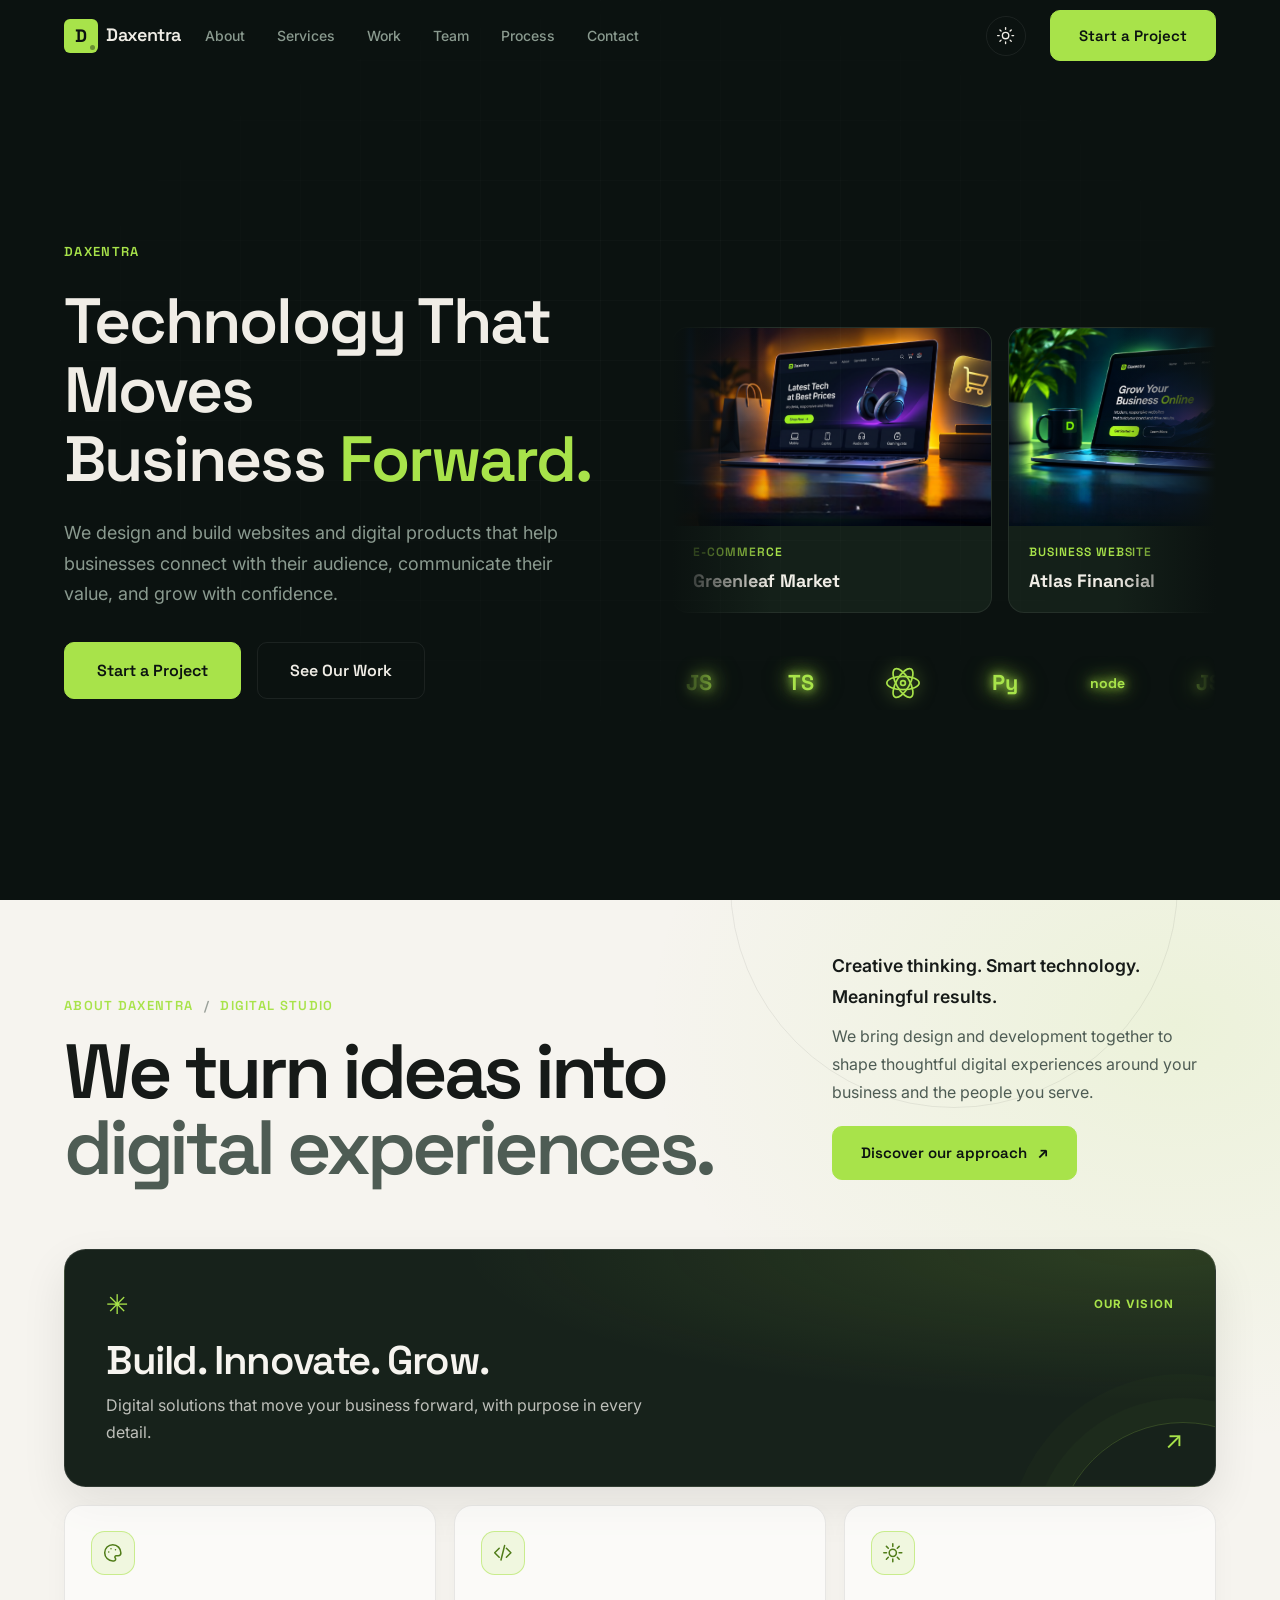
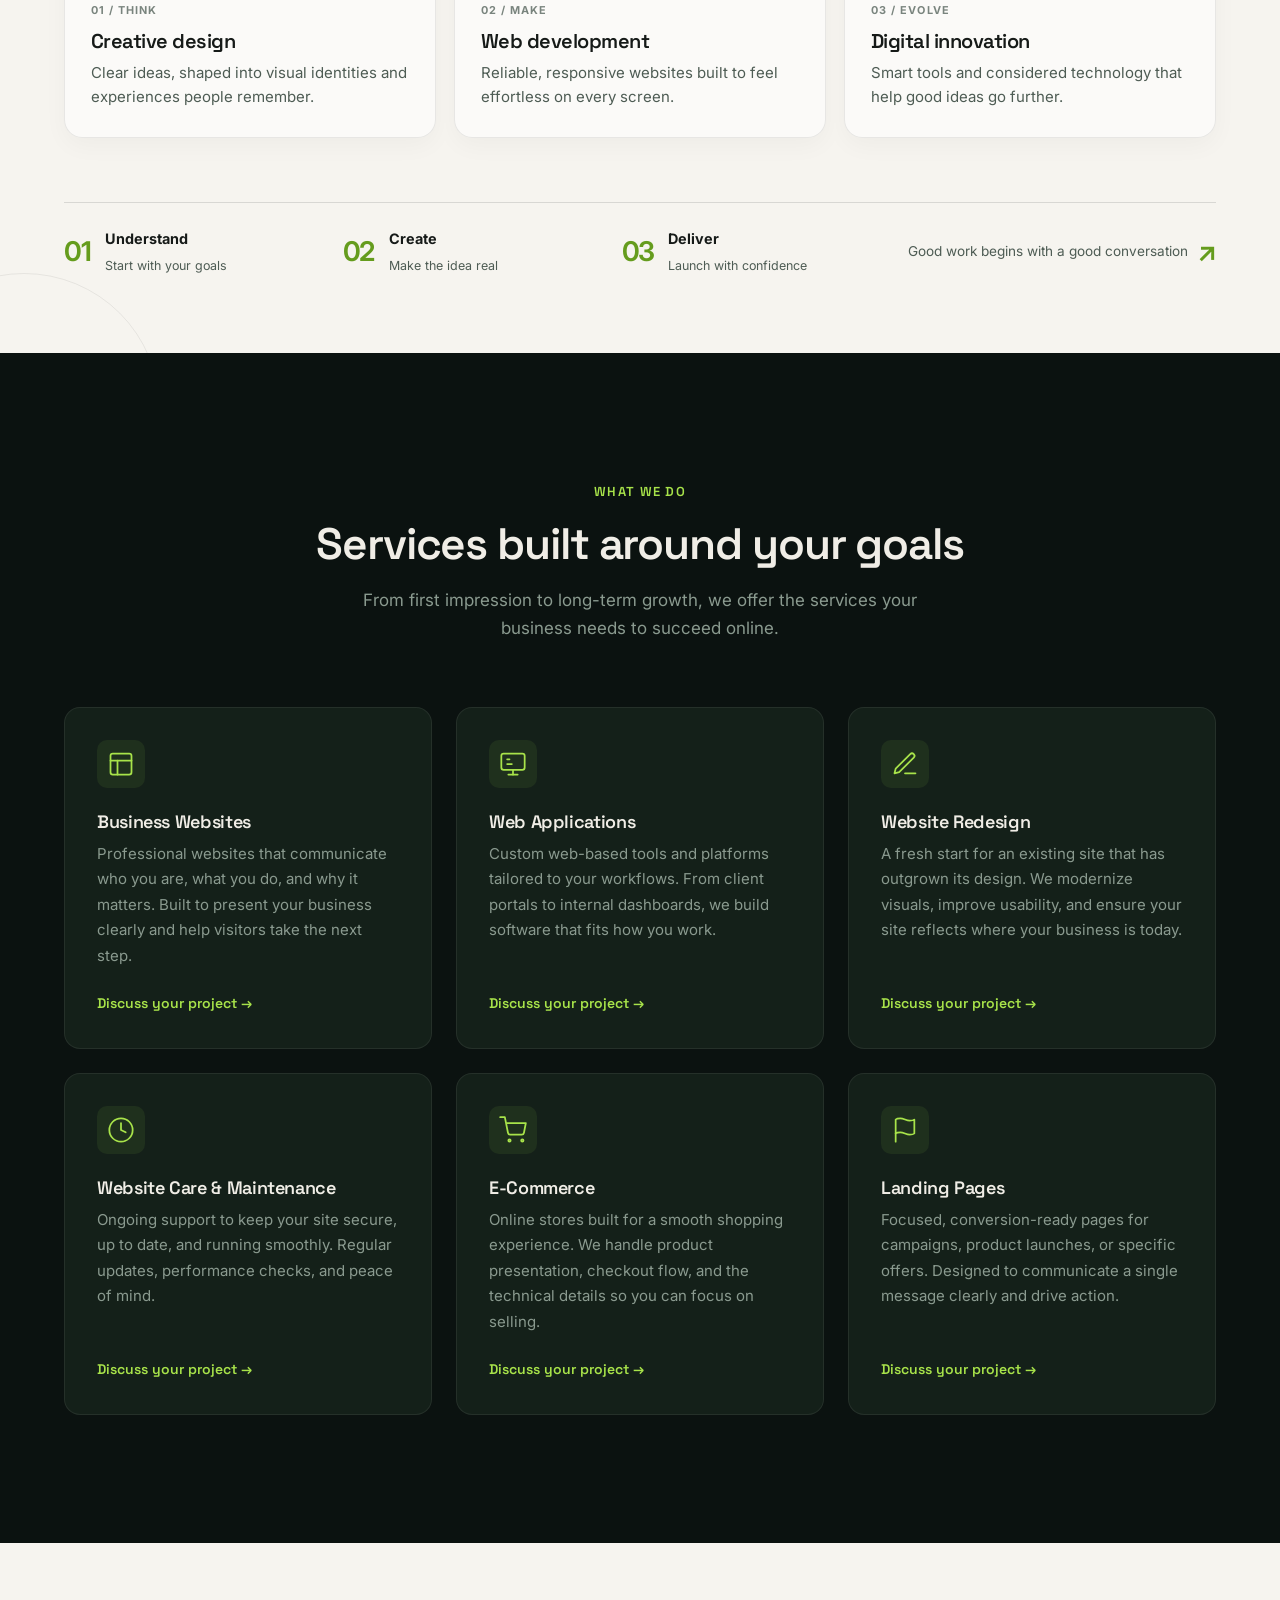
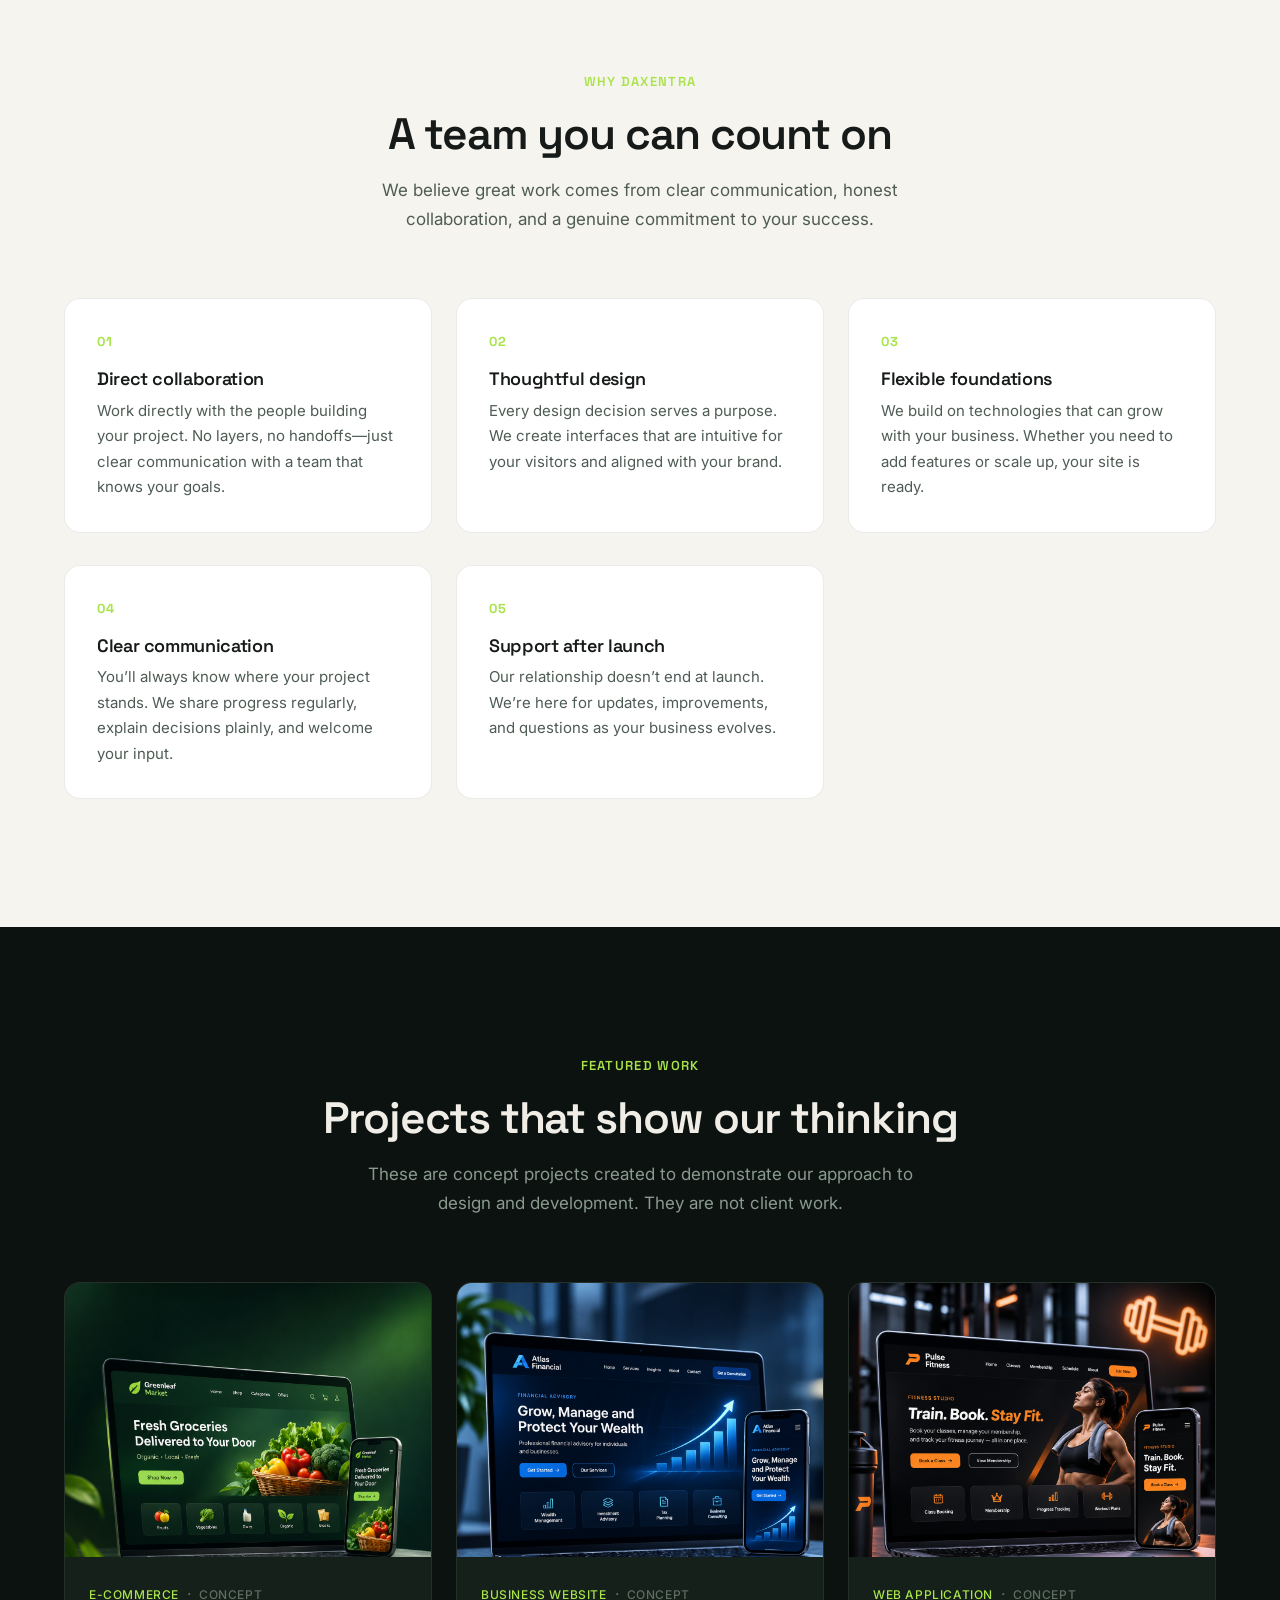
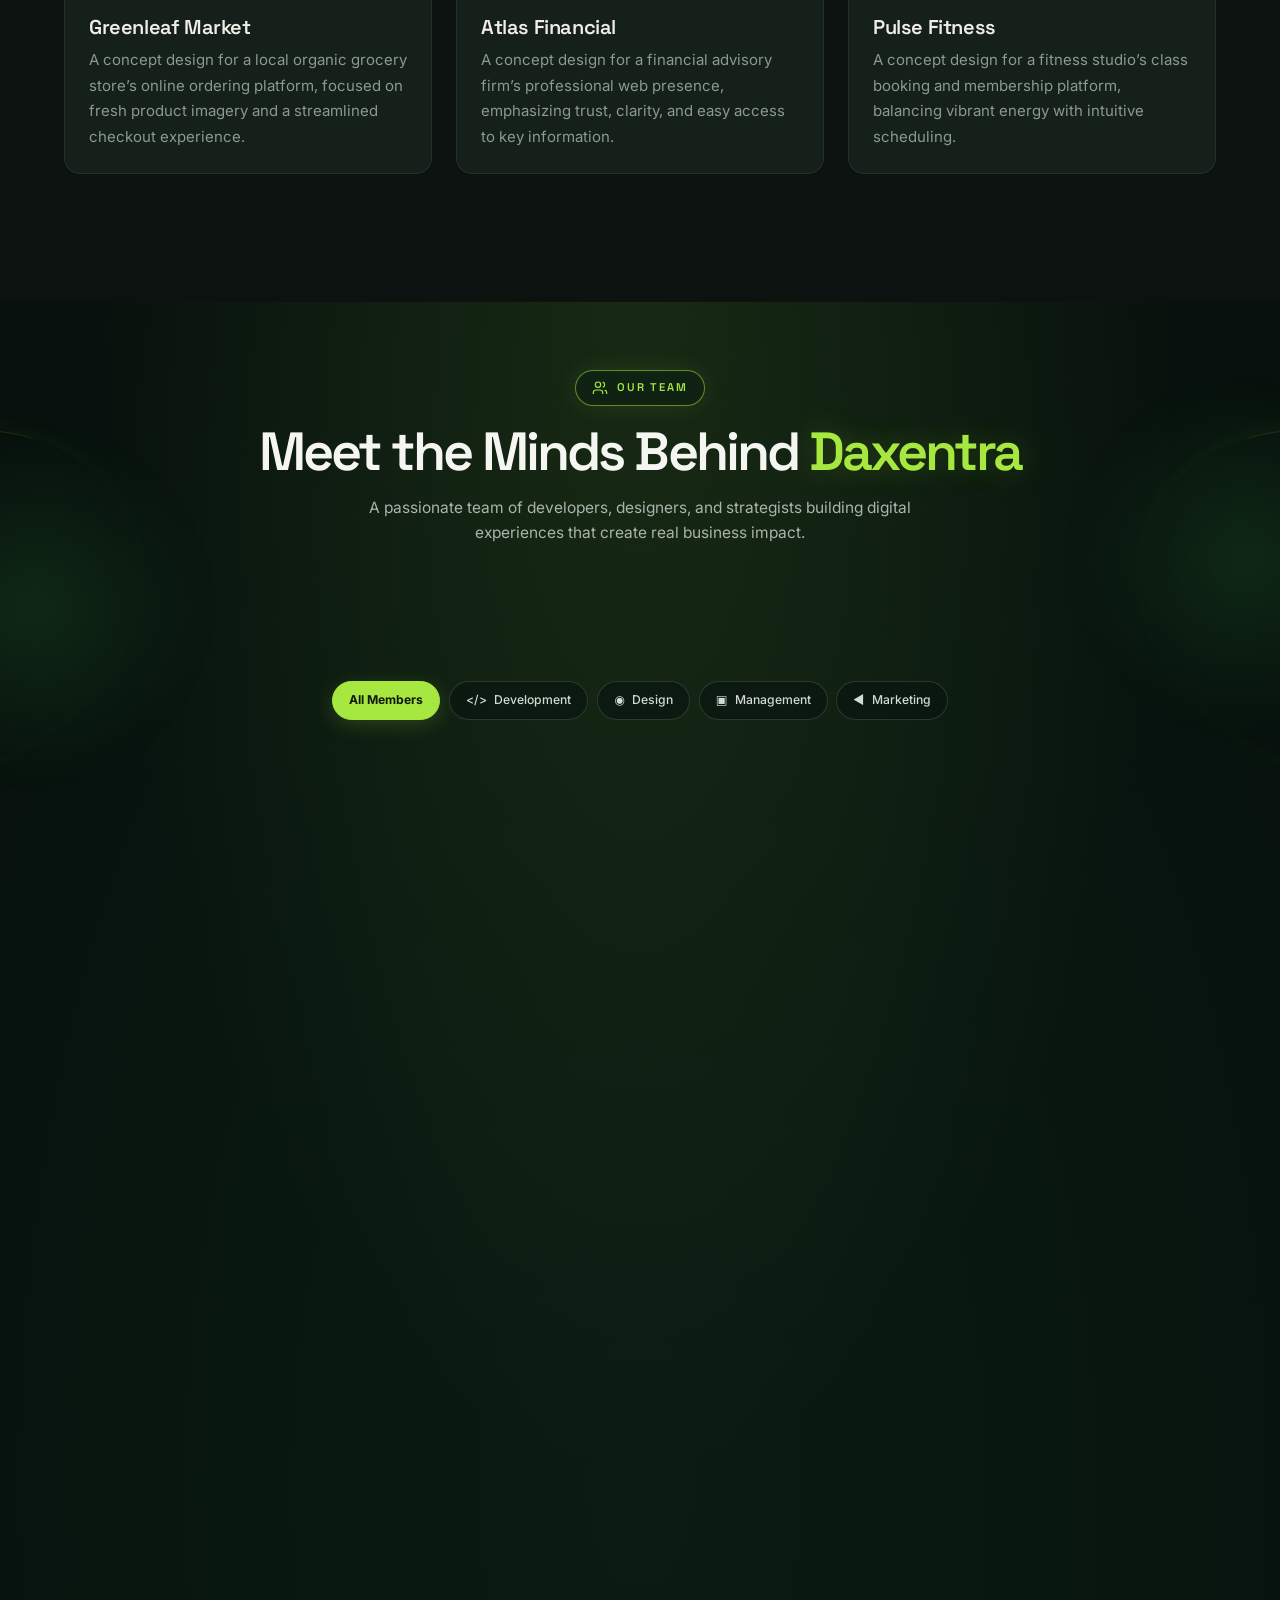
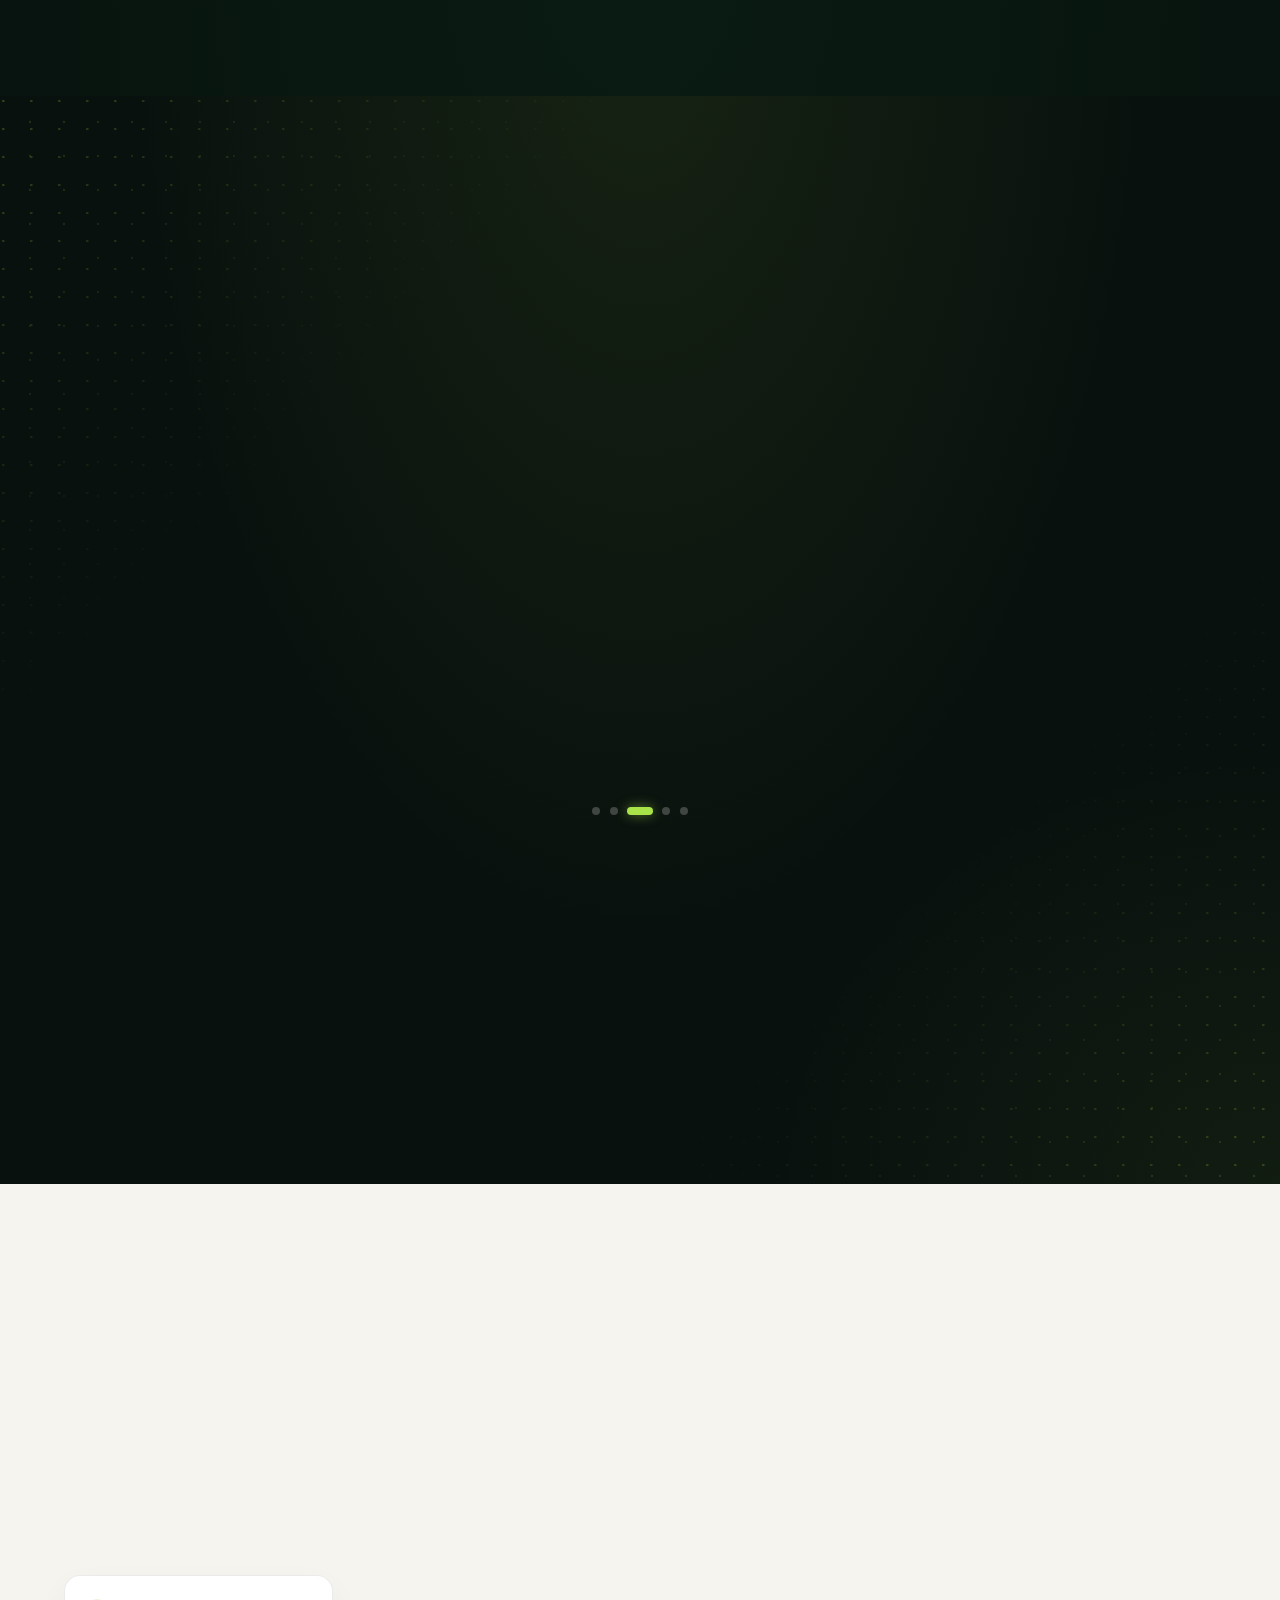
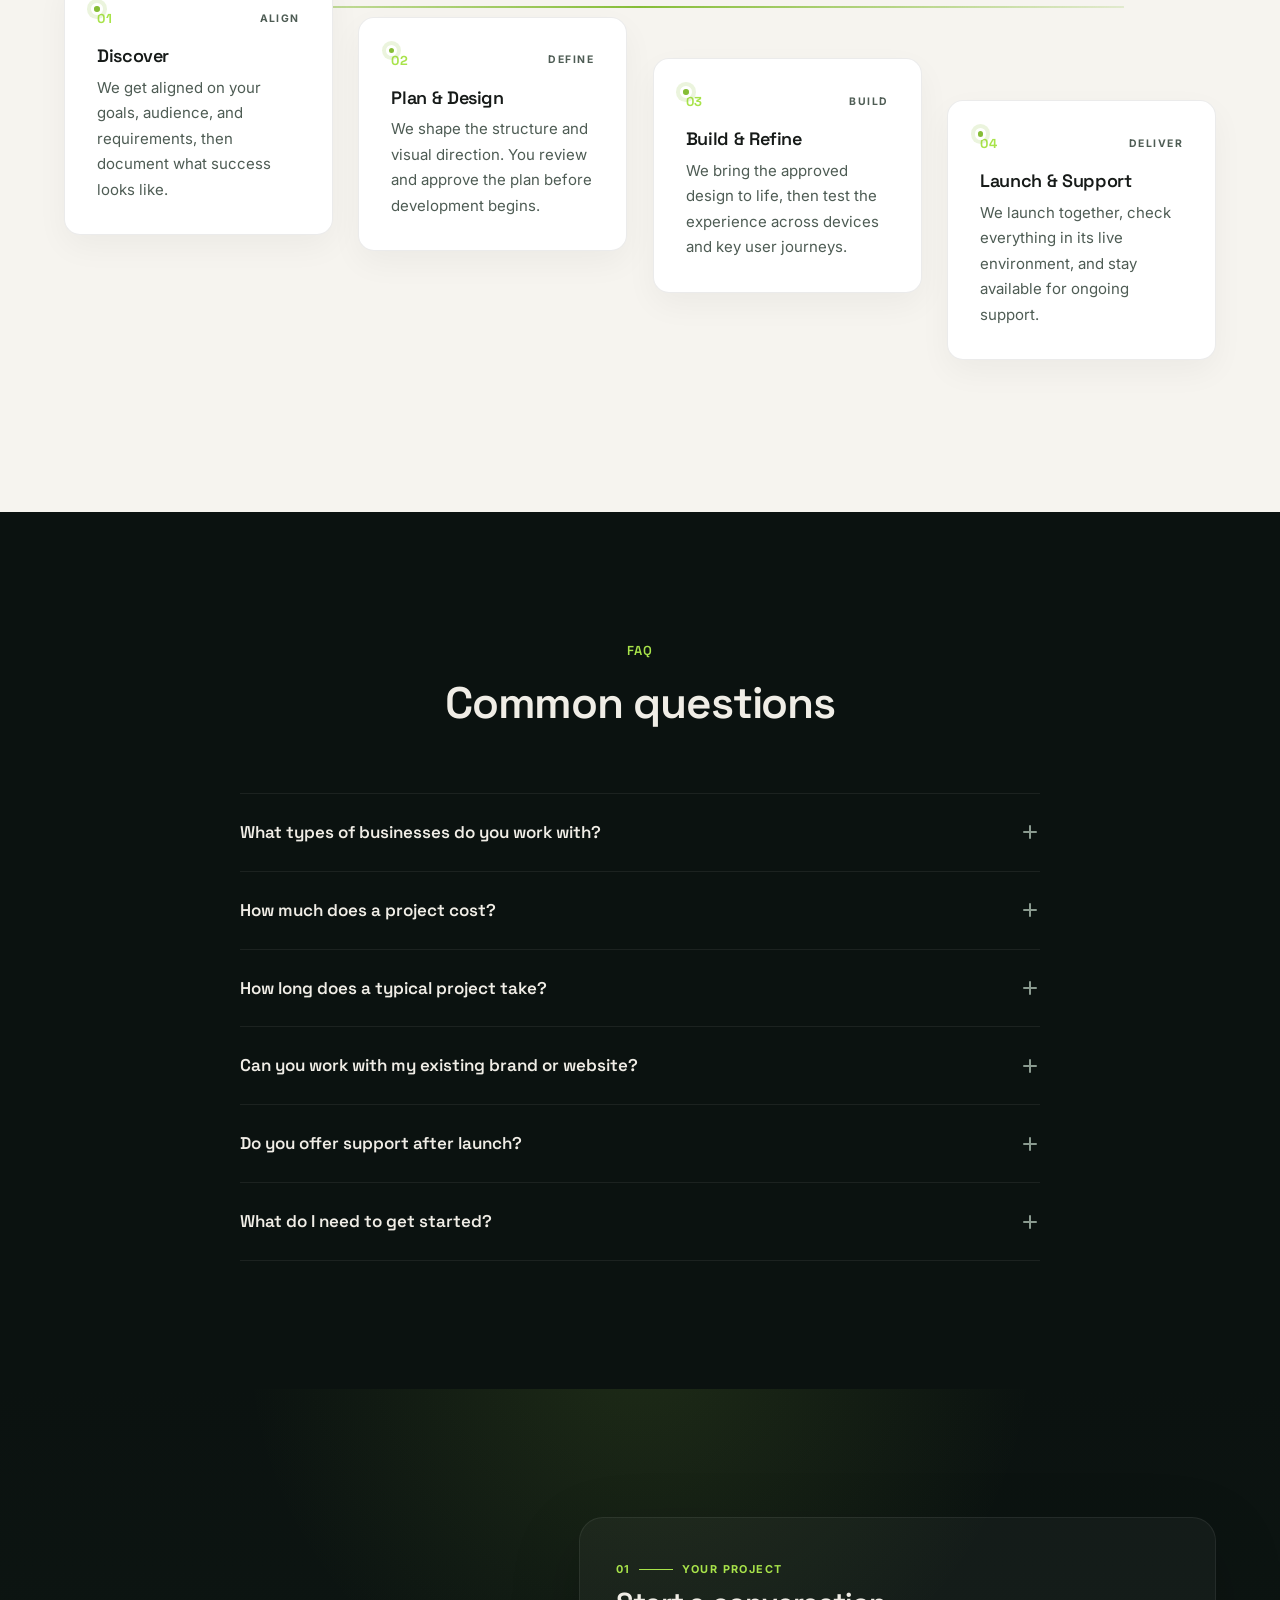
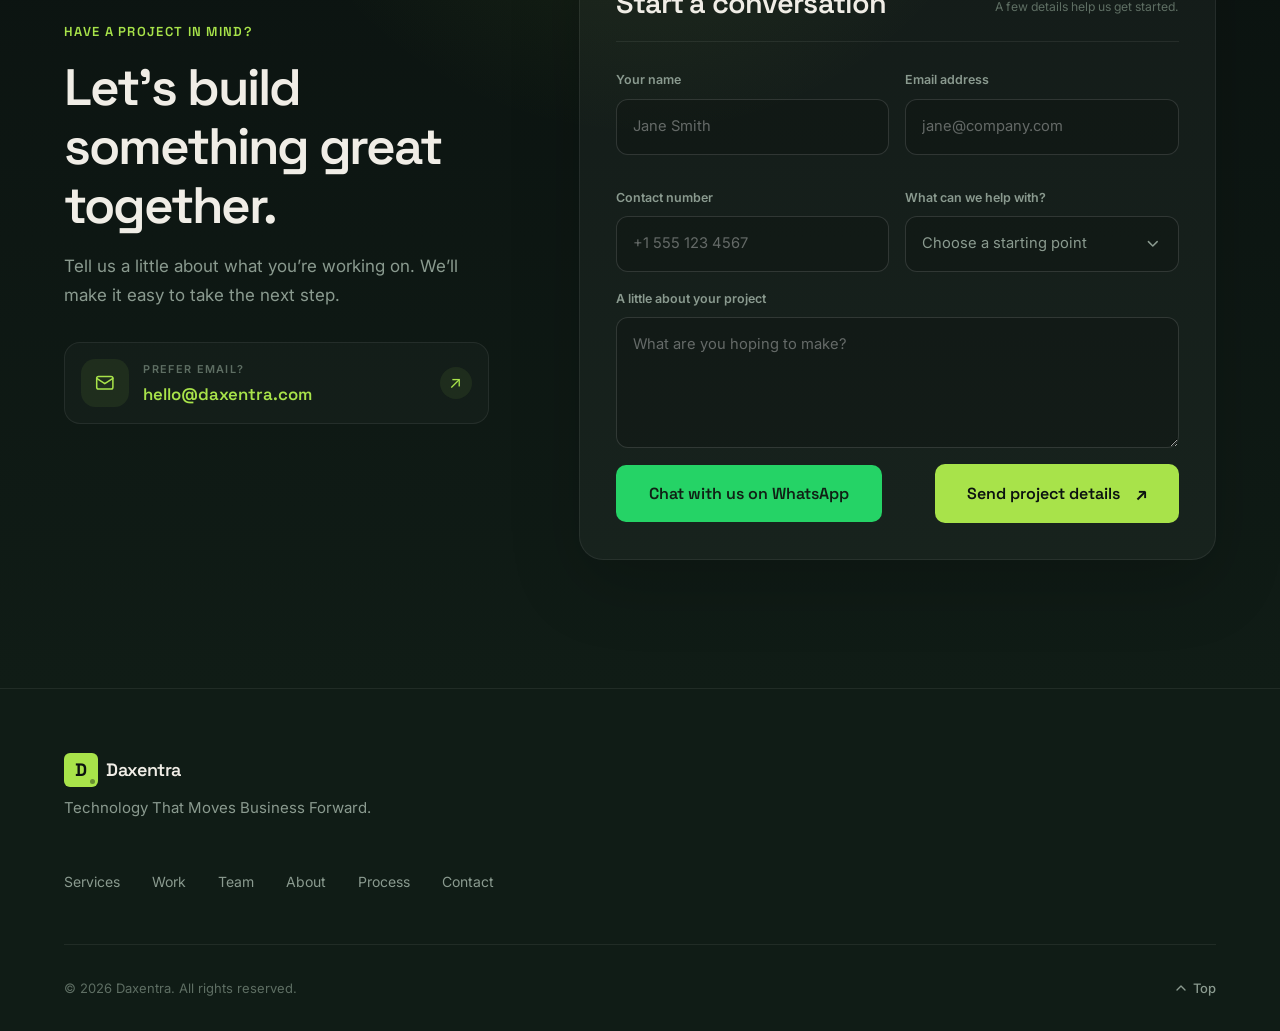
==== commit 23af9b67: "Added review page and theme switcher" ====
--- a/index.html
+++ b/index.html
@@ -1,5 +1,5 @@
 <!DOCTYPE html>
-<html lang="en">
+<html lang="en" data-theme="dark">
 <head>
   <meta charset="UTF-8">
   <meta name="viewport" content="width=device-width, initial-scale=1.0">
@@ -9,6 +9,7 @@
   <link rel="preconnect" href="https://fonts.gstatic.com" crossorigin>
   <link href="https://fonts.googleapis.com/css2?family=Inter:wght@400;500;600&family=Space+Grotesk:wght@400;500;600;700&display=swap" rel="stylesheet">
   <link rel="stylesheet" href="css/styles.css">
+  <script src="js/theme-init.js"></script>
 </head>
 <body>
 
@@ -38,6 +39,11 @@
       </nav>
 
       <a href="index.html#contact" class="btn btn-primary nav-cta">Start a Project</a>
+
+      <button class="theme-toggle" id="theme-toggle" type="button" aria-label="Switch to light theme" aria-pressed="false">
+        <svg class="theme-icon theme-icon-sun" viewBox="0 0 24 24" aria-hidden="true"><circle cx="12" cy="12" r="4"/><path d="M12 2v2m0 16v2M4.93 4.93l1.42 1.42m11.3 11.3 1.42 1.42M2 12h2m16 0h2M4.93 19.07l1.42-1.42m11.3-11.3 1.42-1.42"/></svg>
+        <svg class="theme-icon theme-icon-moon" viewBox="0 0 24 24" aria-hidden="true"><path d="M20.2 15.1A8.4 8.4 0 0 1 8.9 3.8 8.5 8.5 0 1 0 20.2 15.1Z"/></svg>
+      </button>
 
       <button
         class="mobile-menu-btn"
@@ -553,36 +559,87 @@
     </section>
 
     <!-- ===== TESTIMONIALS ===== -->
-    <section class="section section-dark" id="testimonials">
+    <section class="section section-dark review-showcase" id="testimonials" aria-labelledby="reviews-title">
       <div class="container">
-        <div class="section-header reveal">
-          <p class="section-label">Client Feedback</p>
-          <h2 class="section-title">What our clients say</h2>
-        </div>
-
-        <p class="testimonial-demo-note">Sample testimonials for layout preview</p>
-        <div class="testimonials-grid">
-          <blockquote class="testimonial-card reveal">
-            <div class="testimonial-rating" aria-label="5 out of 5 stars">★★★★★</div>
-            <p class="testimonial-quote">“Daxentra turned a complicated brief into a website that feels effortless to use. The team was thoughtful, responsive, and delivered exactly what our business needed.”</p>
-            <footer class="testimonial-author"><span class="testimonial-avatar" aria-hidden="true">AM</span><div><cite class="testimonial-name">Alex Morgan</cite><p class="testimonial-role">Marketing Director · Northstar Studio</p></div></footer>
-          </blockquote>
-          <blockquote class="testimonial-card reveal">
-            <div class="testimonial-rating" aria-label="5 out of 5 stars">★★★★★</div>
-            <p class="testimonial-quote">“From the first workshop to launch, the process was clear and collaborative. We now have a faster, more polished digital storefront that our customers love.”</p>
-            <footer class="testimonial-author"><span class="testimonial-avatar" aria-hidden="true">JR</span><div><cite class="testimonial-name">Jamie Rivera</cite><p class="testimonial-role">Founder · Fieldwork Goods</p></div></footer>
-          </blockquote>
-          <blockquote class="testimonial-card reveal">
-            <div class="testimonial-rating" aria-label="5 out of 5 stars">★★★★★</div>
-            <p class="testimonial-quote">“The attention to detail was outstanding. Daxentra brought our product vision to life and made every step feel organized, open, and easy to follow.”</p>
-            <footer class="testimonial-author"><span class="testimonial-avatar" aria-hidden="true">SK</span><div><cite class="testimonial-name">Samira Khan</cite><p class="testimonial-role">Product Lead · Brightpath Health</p></div></footer>
-          </blockquote>
-          <blockquote class="testimonial-card reveal">
-            <div class="testimonial-rating" aria-label="5 out of 5 stars">★★★★★</div>
-            <p class="testimonial-quote">“A brilliant partner for our rebrand and site rebuild. The result is distinctive, easy to manage, and already helping us start better conversations with new clients.”</p>
-            <footer class="testimonial-author"><span class="testimonial-avatar" aria-hidden="true">TL</span><div><cite class="testimonial-name">Taylor Lee</cite><p class="testimonial-role">Managing Partner · Atlas Advisory</p></div></footer>
-          </blockquote>
-        </div>
+        <div class="review-hero reveal">
+          <span class="review-pill">
+            <svg viewBox="0 0 24 24" aria-hidden="true"><path d="M12 2.8l2.8 5.7 6.3.9-4.6 4.5 1.1 6.3-5.6-3-5.6 3 1.1-6.3-4.6-4.5 6.3-.9z"/></svg>
+            Customer Reviews
+          </span>
+          <h2 id="reviews-title">What Our Clients <span>Say</span></h2>
+          <p>Real feedback from businesses, founders, and creators who trusted Daxentra Studios for their digital growth.</p>
+        </div>
+
+        <ul class="review-stats reveal" aria-label="Review highlights">
+          <li>
+            <svg viewBox="0 0 24 24" aria-hidden="true"><path d="M12 2.8l2.8 5.7 6.3.9-4.6 4.5 1.1 6.3-5.6-3-5.6 3 1.1-6.3-4.6-4.5 6.3-.9z"/></svg>
+            <div><strong>4.9/5</strong><span>Average Rating</span></div>
+          </li>
+          <li>
+            <svg viewBox="0 0 24 24" aria-hidden="true"><path d="M16 20v-1.5A3.5 3.5 0 0 0 12.5 15h-5A3.5 3.5 0 0 0 4 18.5V20"/><circle cx="10" cy="8" r="3.5"/><path d="M20 20v-1.5a3.5 3.5 0 0 0-2.5-3.35M15.5 5.2a3.5 3.5 0 0 1 0 6.6"/></svg>
+            <div><strong>50+</strong><span>Happy Clients</span></div>
+          </li>
+          <li>
+            <svg viewBox="0 0 24 24" aria-hidden="true"><path d="M12 2l9 5-9 5-9-5zM3 12l9 5 9-5M3 16l9 5 9-5"/></svg>
+            <div><strong>100+</strong><span>Projects Delivered</span></div>
+          </li>
+          <li>
+            <svg viewBox="0 0 24 24" aria-hidden="true"><path d="M12 20s-8-4.9-8-11a4.5 4.5 0 0 1 8-2.8A4.5 4.5 0 0 1 20 9c0 6.1-8 11-8 11z"/></svg>
+            <div><strong>98%</strong><span>Client Satisfaction</span></div>
+          </li>
+        </ul>
+
+        <div class="review-carousel reveal" aria-roledescription="carousel" aria-label="Client testimonials">
+          <button class="review-arrow review-arrow-prev" type="button" aria-label="Previous review">
+            <svg viewBox="0 0 24 24" aria-hidden="true"><path d="M15 5l-7 7 7 7"/></svg>
+          </button>
+          <div class="review-track" id="review-track"></div>
+          <button class="review-arrow review-arrow-next" type="button" aria-label="Next review">
+            <svg viewBox="0 0 24 24" aria-hidden="true"><path d="M9 5l7 7-7 7"/></svg>
+          </button>
+        </div>
+        <div class="review-controls">
+          <button class="review-arrow review-arrow-small review-arrow-prev" type="button" aria-label="Previous review">
+            <svg viewBox="0 0 24 24" aria-hidden="true"><path d="M15 5l-7 7 7 7"/></svg>
+          </button>
+          <div class="review-dots" id="review-dots" role="tablist" aria-label="Choose review"></div>
+          <button class="review-arrow review-arrow-small review-arrow-next" type="button" aria-label="Next review">
+            <svg viewBox="0 0 24 24" aria-hidden="true"><path d="M9 5l7 7-7 7"/></svg>
+          </button>
+        </div>
+
+        <div class="review-trusted reveal" aria-label="Client logos">
+          <p><span>Trusted by 50+ Happy Clients</span></p>
+          <div class="review-logo-viewport">
+            <div class="review-logo-track">
+              <ul class="review-logo-group">
+                <li><b>StyleKart</b></li>
+                <li><b>Taskly</b></li>
+                <li><b>Nexora</b></li>
+                <li><b>Finly</b></li>
+                <li><b>Cloudio</b></li>
+              </ul>
+              <ul class="review-logo-group" aria-hidden="true">
+                <li><b>StyleKart</b></li>
+                <li><b>Taskly</b></li>
+                <li><b>Nexora</b></li>
+                <li><b>Finly</b></li>
+                <li><b>Cloudio</b></li>
+              </ul>
+            </div>
+          </div>
+        </div>
+
+        <aside class="review-cta reveal" id="review-contact">
+          <div class="review-cta-icon" aria-hidden="true">
+            <svg viewBox="0 0 24 24"><path d="M4 4h16v12H9l-5 4z"/><path d="M12 7l1 2 2.2.3-1.6 1.5.4 2.2-2-1.1-2 1.1.4-2.2-1.6-1.5L11 9z"/></svg>
+          </div>
+          <div>
+            <h3>Have a project in mind?</h3>
+            <p>Let’s build something amazing together.</p>
+          </div>
+          <a href="contact.html" class="btn btn-primary review-cta-button">Work With Us <span aria-hidden="true">→</span></a>
+        </aside>
       </div>
     </section>
 
--- a/css/styles.css
+++ b/css/styles.css
@@ -34,6 +34,8 @@
    ============================================================ */
 
 :root {
+  color-scheme: dark;
+
   /* Palette — Dark */
   --bg-primary: #0b1210;
   --bg-secondary: #101c16;
@@ -93,6 +95,25 @@
   --duration-fast: 150ms;
   --duration-normal: 300ms;
   --duration-slow: 500ms;
+}
+
+:root[data-theme="light"] {
+  color-scheme: light;
+  --bg-primary: #f5f7f2;
+  --bg-secondary: #eaf0e8;
+  --bg-card: #ffffff;
+  --bg-card-hover: #f0f6e9;
+  --border-subtle: rgba(25, 45, 28, 0.12);
+  --border-accent: rgba(68, 132, 28, 0.28);
+  --accent: #347819;
+  --accent-hover: #2c6514;
+  --accent-subtle: rgba(52, 120, 25, 0.1);
+  --accent-glow: rgba(52, 120, 25, 0.14);
+  --text-primary: #182019;
+  --text-secondary: #536158;
+  --text-tertiary: #778178;
+  --text-dark: #161a18;
+  --text-dark-secondary: #4e5c54;
 }
 
 /* ============================================================
@@ -230,6 +251,10 @@
   border-bottom-color: var(--border-subtle);
 }
 
+:root[data-theme="light"] .header-scrolled {
+  background-color: rgba(250, 252, 248, 0.92);
+}
+
 .header-inner {
   display: flex;
   align-items: center;
@@ -331,6 +356,59 @@
 .nav-cta {
   font-size: 0.8125rem;
   padding: 0.5rem 1.25rem;
+}
+
+.theme-toggle {
+  display: grid;
+  flex: 0 0 2.5rem;
+  width: 2.5rem;
+  height: 2.5rem;
+  place-items: center;
+  border: 1px solid var(--border-subtle);
+  border-radius: 50%;
+  background: transparent;
+  color: var(--text-primary);
+  transition:
+    color var(--duration-fast) ease,
+    border-color var(--duration-fast) ease,
+    background-color var(--duration-fast) ease;
+}
+
+@media (min-width: 48.01em) {
+  .theme-toggle {
+    order: 2;
+    margin-left: auto;
+  }
+
+  .header-inner > .nav-cta {
+    order: 3;
+  }
+}
+
+.theme-toggle:hover {
+  border-color: var(--accent);
+  background: var(--accent-subtle);
+  color: var(--accent);
+}
+
+.theme-toggle:focus-visible {
+  outline: 2px solid var(--accent);
+  outline-offset: 3px;
+}
+
+.theme-icon {
+  width: 1.2rem;
+  height: 1.2rem;
+  fill: none;
+  stroke: currentColor;
+  stroke-width: 1.7;
+  stroke-linecap: round;
+  stroke-linejoin: round;
+}
+
+[data-theme="dark"] .theme-icon-moon,
+[data-theme="light"] .theme-icon-sun {
+  display: none;
 }
 
 /* Mobile menu button */
@@ -1360,6 +1438,522 @@
   }
 }
 
+/* Redesigned customer review showcase */
+.review-showcase {
+  position: relative;
+  overflow: hidden;
+  background:
+    radial-gradient(ellipse at 50% -12%, rgba(168, 227, 74, 0.09), transparent 32rem),
+    radial-gradient(ellipse at 100% 100%, rgba(168, 227, 74, 0.055), transparent 32rem),
+    #09110e;
+}
+
+.review-showcase::before {
+  position: absolute;
+  inset: 0;
+  content: "";
+  pointer-events: none;
+  opacity: 0.32;
+  background-image:
+    radial-gradient(circle at 12% 18%, rgba(168, 227, 74, 0.7) 0 1px, transparent 1.5px),
+    radial-gradient(circle at 88% 76%, rgba(168, 227, 74, 0.5) 0 1px, transparent 1.5px);
+  background-size: 28px 28px, 34px 34px;
+  mask-image: linear-gradient(135deg, #000, transparent 28%, transparent 72%, #000);
+}
+
+.review-showcase > .container {
+  position: relative;
+  z-index: 1;
+}
+
+.review-hero {
+  max-width: 760px;
+  margin: 0 auto;
+  text-align: center;
+}
+
+.review-pill {
+  display: inline-flex;
+  align-items: center;
+  gap: 0.55rem;
+  padding: 0.48rem 1rem;
+  border: 1px solid rgba(168, 227, 74, 0.48);
+  border-radius: 999px;
+  background: rgba(168, 227, 74, 0.08);
+  color: var(--accent);
+  font-size: 0.74rem;
+  font-weight: 700;
+  letter-spacing: 0.11em;
+  text-transform: uppercase;
+  box-shadow: 0 0 1.5rem rgba(168, 227, 74, 0.08);
+}
+
+.review-pill svg {
+  width: 1rem;
+  height: 1rem;
+  fill: currentColor;
+}
+
+.review-hero h2 {
+  margin: 0.9rem 0 0;
+  color: #f6f7f3;
+  font-size: clamp(2.25rem, 5vw, 4.25rem);
+  line-height: 1.05;
+  letter-spacing: -0.055em;
+}
+
+.review-hero h2 span {
+  position: relative;
+  color: var(--accent);
+}
+
+.review-hero h2 span::after {
+  position: absolute;
+  right: 0;
+  bottom: -0.12em;
+  left: 0;
+  height: 3px;
+  border-radius: 999px;
+  background: var(--accent);
+  content: "";
+  transform: rotate(-2deg);
+  box-shadow: 0 0 12px rgba(168, 227, 74, 0.55);
+}
+
+.review-hero > p {
+  max-width: 640px;
+  margin: 0.9rem auto 0;
+  color: #b0bab3;
+  font-size: clamp(0.95rem, 1.6vw, 1.12rem);
+  line-height: 1.65;
+}
+
+.review-stats {
+  display: grid;
+  grid-template-columns: repeat(4, minmax(0, 1fr));
+  max-width: 930px;
+  margin: 2.2rem auto 2.5rem;
+}
+
+.review-stats li {
+  display: flex;
+  align-items: center;
+  justify-content: center;
+  gap: 0.8rem;
+  min-width: 0;
+  text-align: left;
+}
+
+.review-stats li + li {
+  border-left: 1px solid rgba(255, 255, 255, 0.07);
+}
+
+.review-stats svg {
+  width: 2rem;
+  height: 2rem;
+  flex: none;
+  fill: none;
+  stroke: var(--accent);
+  stroke-width: 1.7;
+  stroke-linecap: round;
+  stroke-linejoin: round;
+  filter: drop-shadow(0 0 7px rgba(168, 227, 74, 0.26));
+}
+
+.review-stats strong,
+.review-stats span {
+  display: block;
+}
+
+.review-stats strong {
+  color: #f7f8f4;
+  font-family: var(--font-display);
+  font-size: 1.25rem;
+  line-height: 1.1;
+}
+
+.review-stats span {
+  margin-top: 0.2rem;
+  color: #99a69e;
+  font-size: 0.78rem;
+}
+
+.review-carousel {
+  position: relative;
+  max-width: 1120px;
+  margin: 0 auto;
+}
+
+.review-track {
+  position: relative;
+  min-height: 260px;
+  touch-action: pan-y;
+}
+
+.review-card {
+  position: absolute;
+  top: 0;
+  left: 50%;
+  display: flex;
+  width: 350px;
+  min-height: 260px;
+  flex-direction: column;
+  padding: 1.35rem 1.45rem 1.25rem;
+  border: 1px solid rgba(255, 255, 255, 0.09);
+  border-radius: 1.35rem;
+  background: linear-gradient(145deg, rgba(255, 255, 255, 0.055), rgba(255, 255, 255, 0.018));
+  box-shadow: 0 1.2rem 2.8rem rgba(0, 0, 0, 0.25);
+  transition: transform 0.55s var(--ease-out), opacity 0.35s ease, border-color 0.35s ease, box-shadow 0.35s ease;
+  backdrop-filter: blur(8px);
+  cursor: pointer;
+}
+
+.review-card.is-active {
+  z-index: 3;
+  border-color: rgba(168, 227, 74, 0.82);
+  box-shadow: 0 0 0 1px rgba(168, 227, 74, 0.12), 0 0 2.6rem rgba(168, 227, 74, 0.14), 0 1.2rem 3rem rgba(0, 0, 0, 0.35);
+  cursor: default;
+}
+
+.review-card.is-hidden {
+  opacity: 0;
+  pointer-events: none;
+}
+
+.review-card-top {
+  display: flex;
+  align-items: flex-start;
+  justify-content: space-between;
+}
+
+.review-quote-mark {
+  color: var(--accent);
+  font-family: Georgia, serif;
+  font-size: 3.25rem;
+  font-weight: 700;
+  line-height: 0.7;
+  text-shadow: 0 0 16px rgba(168, 227, 74, 0.24);
+}
+
+.review-verified {
+  display: none;
+  align-items: center;
+  gap: 0.35rem;
+  padding: 0.28rem 0.55rem;
+  border: 1px solid rgba(168, 227, 74, 0.28);
+  border-radius: 999px;
+  background: rgba(168, 227, 74, 0.09);
+  color: #baf47a;
+  font-size: 0.64rem;
+  font-weight: 700;
+}
+
+.review-card.is-active .review-verified {
+  display: inline-flex;
+}
+
+.review-stars {
+  margin-top: 0.45rem;
+  color: #ffb400;
+  font-size: 1.05rem;
+  letter-spacing: 0.08em;
+}
+
+.review-quote {
+  flex: 1;
+  margin: 0.85rem 0 1.15rem;
+  color: #f1f4ef;
+  font-size: 0.94rem;
+  line-height: 1.55;
+}
+
+.review-author {
+  display: grid;
+  grid-template-columns: 46px minmax(0, 1fr) auto;
+  align-items: center;
+  gap: 0.75rem;
+}
+
+.review-avatar {
+  display: grid;
+  width: 46px;
+  height: 46px;
+  place-items: center;
+  border: 1px solid rgba(168, 227, 74, 0.28);
+  border-radius: 50%;
+  background: rgba(168, 227, 74, 0.1);
+  color: var(--accent);
+  font-size: 0.78rem;
+  font-weight: 800;
+}
+
+.review-author-info {
+  min-width: 0;
+}
+
+.review-author-info strong,
+.review-author-info span {
+  display: block;
+  overflow: hidden;
+  text-overflow: ellipsis;
+  white-space: nowrap;
+}
+
+.review-author-info strong {
+  color: #f7f8f4;
+  font-size: 0.86rem;
+}
+
+.review-author-info span {
+  color: #91a097;
+  font-size: 0.72rem;
+}
+
+.review-company {
+  padding: 0.45rem 0.68rem;
+  border: 1px solid rgba(255, 255, 255, 0.08);
+  border-radius: 999px;
+  background: rgba(255, 255, 255, 0.045);
+  color: #f1f4ef;
+  font-size: 0.72rem;
+  font-weight: 700;
+  white-space: nowrap;
+}
+
+.review-arrow {
+  display: grid;
+  width: 44px;
+  height: 44px;
+  flex: none;
+  place-items: center;
+  border: 1px solid rgba(168, 227, 74, 0.38);
+  border-radius: 50%;
+  background: rgba(7, 20, 12, 0.78);
+  color: var(--accent);
+  transition: transform 0.2s ease, box-shadow 0.2s ease, border-color 0.2s ease;
+}
+
+.review-arrow:hover {
+  border-color: var(--accent);
+  box-shadow: 0 0 18px rgba(168, 227, 74, 0.24);
+  transform: scale(1.06);
+}
+
+.review-arrow svg {
+  width: 18px;
+  height: 18px;
+  fill: none;
+  stroke: currentColor;
+  stroke-width: 2;
+  stroke-linecap: round;
+  stroke-linejoin: round;
+}
+
+.review-arrow-prev.review-arrow:not(.review-arrow-small) {
+  position: absolute;
+  z-index: 5;
+  top: 50%;
+  left: -62px;
+  transform: translateY(-50%);
+}
+
+.review-arrow-next.review-arrow:not(.review-arrow-small) {
+  position: absolute;
+  z-index: 5;
+  top: 50%;
+  right: -62px;
+  transform: translateY(-50%);
+}
+
+.review-controls {
+  display: flex;
+  align-items: center;
+  justify-content: center;
+  gap: 1.1rem;
+  margin-top: 1.25rem;
+}
+
+.review-arrow-small {
+  display: none;
+}
+
+.review-dots {
+  display: flex;
+  align-items: center;
+  gap: 0.58rem;
+}
+
+.review-dot {
+  width: 8px;
+  height: 8px;
+  padding: 0;
+  border-radius: 999px;
+  background: rgba(255, 255, 255, 0.22);
+  transition: width 0.3s var(--ease-out), background 0.3s ease;
+}
+
+.review-dot[aria-selected="true"] {
+  width: 26px;
+  background: var(--accent);
+  box-shadow: 0 0 12px rgba(168, 227, 74, 0.5);
+}
+
+.review-trusted {
+  max-width: 980px;
+  margin: 2.7rem auto 0;
+  text-align: center;
+}
+
+.review-trusted > p {
+  display: flex;
+  align-items: center;
+  gap: 1.2rem;
+  color: #9ca8a0;
+  font-size: 0.88rem;
+}
+
+.review-trusted > p::before,
+.review-trusted > p::after {
+  height: 1px;
+  flex: 1;
+  background: rgba(255, 255, 255, 0.08);
+  content: "";
+}
+
+.review-logo-viewport {
+  max-width: 980px;
+  overflow: hidden;
+  margin: 1.2rem auto 0;
+  -webkit-mask-image: linear-gradient(to right, transparent, #000 8%, #000 92%, transparent);
+  mask-image: linear-gradient(to right, transparent, #000 8%, #000 92%, transparent);
+}
+
+.review-logo-track {
+  display: flex;
+  width: max-content;
+  animation: tech-icons-scroll 20s linear infinite;
+}
+
+.review-logo-viewport:hover .review-logo-track,
+.review-logo-viewport:focus-within .review-logo-track {
+  animation-play-state: paused;
+}
+
+.review-logo-group {
+  display: grid;
+  grid-template-columns: repeat(5, 1fr);
+  flex: none;
+  width: min(980px, calc(100vw - 48px));
+}
+
+.review-logo-group li {
+  display: grid;
+  min-height: 42px;
+  place-items: center;
+  border-right: 1px solid rgba(255, 255, 255, 0.07);
+  color: #eef1ec;
+  font-family: var(--font-display);
+  font-size: 1.08rem;
+}
+
+.review-logo-group li:last-child {
+  border-right: 0;
+}
+
+.review-cta {
+  display: grid;
+  grid-template-columns: 62px minmax(0, 1fr) auto;
+  align-items: center;
+  gap: 1.25rem;
+  max-width: 1050px;
+  margin: 2.5rem auto 0;
+  padding: 1.45rem 1.55rem;
+  border: 1px solid rgba(168, 227, 74, 0.22);
+  border-radius: 1.35rem;
+  background: linear-gradient(100deg, rgba(168, 227, 74, 0.09), rgba(168, 227, 74, 0.025));
+  box-shadow: 0 1.2rem 3rem rgba(0, 0, 0, 0.18);
+}
+
+.review-cta-icon {
+  display: grid;
+  width: 62px;
+  height: 62px;
+  place-items: center;
+  border: 1px solid rgba(168, 227, 74, 0.24);
+  border-radius: 1rem;
+  background: rgba(168, 227, 74, 0.08);
+  color: var(--accent);
+}
+
+.review-cta-icon svg {
+  width: 30px;
+  height: 30px;
+  fill: none;
+  stroke: currentColor;
+  stroke-width: 1.7;
+  stroke-linecap: round;
+  stroke-linejoin: round;
+}
+
+.review-cta h3 {
+  margin: 0;
+  color: #f6f7f3;
+  font-size: clamp(1.25rem, 2.2vw, 1.75rem);
+}
+
+.review-cta p {
+  margin: 0.2rem 0 0;
+  color: #aab5ae;
+}
+
+.review-cta-button {
+  min-width: 185px;
+  padding: 0.9rem 1.25rem;
+}
+
+@media (max-width: 980px) {
+  .review-carousel { max-width: 620px; }
+  .review-arrow-prev.review-arrow:not(.review-arrow-small),
+  .review-arrow-next.review-arrow:not(.review-arrow-small) { display: none; }
+  .review-arrow-small { display: grid; }
+  .review-track { max-width: 460px; margin: 0 auto; }
+}
+
+@media (max-width: 700px) {
+  .review-showcase {
+    padding-top: 4rem !important;
+    background:
+      radial-gradient(ellipse at 50% -12%, rgba(168, 227, 74, 0.035), transparent 32rem),
+      radial-gradient(ellipse at 100% 100%, rgba(168, 227, 74, 0.02), transparent 32rem),
+      #060a08;
+  }
+  .review-showcase::before { opacity: 0.14; }
+  .review-stats { grid-template-columns: repeat(2, 1fr); gap: 1.1rem 0; }
+  .review-stats li { justify-content: flex-start; padding: 0 0.7rem; }
+  .review-stats li + li { border-left: 0; }
+  .review-stats li:nth-child(odd) { border-right: 1px solid rgba(255, 255, 255, 0.07); }
+  .review-stats svg { width: 1.65rem; height: 1.65rem; }
+  .review-stats strong { font-size: 1.05rem; }
+  .review-stats span { font-size: 0.68rem; }
+  .review-track { max-width: 100%; min-height: 280px; }
+  .review-card { width: min(100%, 420px); min-height: 280px; }
+  .review-logo-group { width: calc(100vw - 36px); }
+  .review-logo-group li { min-height: 38px; font-size: 0.85rem; }
+  .review-cta { grid-template-columns: 52px minmax(0, 1fr); }
+  .review-cta-icon { width: 52px; height: 52px; }
+  .review-cta-button { grid-column: 1 / -1; width: 100%; }
+}
+
+@media (max-width: 420px) {
+  .review-hero h2 { font-size: 2.35rem; }
+  .review-card { padding: 1.15rem; }
+  .review-author { grid-template-columns: 42px minmax(0, 1fr); }
+  .review-avatar { width: 42px; height: 42px; }
+  .review-company { display: none; }
+  .review-controls { gap: 0.7rem; }
+  .review-arrow-small { width: 40px; height: 40px; }
+}
+
 /* ============================================================
    17. PROCESS
    ============================================================ */
@@ -2414,6 +3008,20 @@
   }
 }
 
+@media (max-width: 860px) and (min-width: 48.01em) {
+  .header-inner {
+    gap: var(--space-md);
+  }
+
+  .nav-links {
+    gap: var(--space-md);
+  }
+
+  .header-inner > .nav-cta {
+    display: none;
+  }
+}
+
 /* ============================================================
    23. RESPONSIVE — MOBILE (≤ 768px)
    ============================================================ */
@@ -2486,6 +3094,19 @@
     display: flex;
     margin-left: auto;
     z-index: 1002;
+  }
+
+  .theme-toggle {
+    display: none;
+  }
+
+  .nav-open .theme-toggle {
+    display: grid;
+    margin-left: auto;
+  }
+
+  .nav-open .mobile-menu-btn {
+    margin-left: 0;
   }
 
   /* Mobile Navigation Drawer — slides open between navbar and hero */
@@ -2728,6 +3349,10 @@
   }
 
   .carousel-track {
+    animation: none;
+  }
+
+  .review-logo-track {
     animation: none;
   }
 }
@@ -4499,3 +5124,200 @@
     padding: 3.2rem 0 3.5rem;
   }
 }
+
+[data-theme="light"] .site-header {
+  border-bottom-color: var(--border-subtle);
+}
+
+@media (max-width: 48em) {
+  [data-theme="light"] .site-header,
+  [data-theme="light"] .mobile-nav-drawer {
+    background-color: rgba(250, 252, 248, 0.97);
+  }
+}
+
+[data-theme="light"] .review-showcase {
+  background:
+    radial-gradient(ellipse at 50% -12%, rgba(74, 143, 32, 0.08), transparent 32rem),
+    radial-gradient(ellipse at 100% 100%, rgba(74, 143, 32, 0.045), transparent 32rem),
+    #f5f7f2;
+}
+
+[data-theme="light"] .review-showcase::before {
+  opacity: 0.08;
+}
+
+[data-theme="light"] .review-hero h2,
+[data-theme="light"] .review-stats strong,
+[data-theme="light"] .review-quote,
+[data-theme="light"] .review-author-info strong,
+[data-theme="light"] .review-company,
+[data-theme="light"] .review-cta h3 {
+  color: #182019;
+}
+
+[data-theme="light"] .review-hero > p,
+[data-theme="light"] .review-stats span,
+[data-theme="light"] .review-author-info span,
+[data-theme="light"] .review-trusted > p,
+[data-theme="light"] .review-cta p {
+  color: #536158;
+}
+
+[data-theme="light"] .review-card {
+  border-color: rgba(25, 45, 28, 0.1);
+  background: linear-gradient(145deg, rgba(255, 255, 255, 0.96), rgba(250, 252, 248, 0.92));
+  box-shadow: 0 1.2rem 2.8rem rgba(20, 40, 22, 0.08);
+}
+
+[data-theme="light"] .review-card.is-active {
+  border-color: rgba(74, 143, 32, 0.82);
+  box-shadow: 0 0 0 1px rgba(74, 143, 32, 0.1), 0 1.2rem 3rem rgba(20, 40, 22, 0.12);
+}
+
+[data-theme="light"] .review-verified,
+[data-theme="light"] .review-avatar {
+  color: #3d781a;
+}
+
+[data-theme="light"] .review-company {
+  border-color: rgba(25, 45, 28, 0.1);
+  background: #f8faf6;
+}
+
+[data-theme="light"] .review-arrow {
+  border-color: rgba(74, 143, 32, 0.3);
+  background: rgba(255, 255, 255, 0.94);
+  color: #3d781a;
+}
+
+[data-theme="light"] .review-trusted > p::before,
+[data-theme="light"] .review-trusted > p::after,
+[data-theme="light"] .review-logo-group li {
+  border-color: rgba(25, 45, 28, 0.12);
+}
+
+[data-theme="light"] .review-logo-group li {
+  color: #182019;
+}
+
+[data-theme="light"] .review-cta {
+  border-color: rgba(74, 143, 32, 0.2);
+  background: linear-gradient(100deg, rgba(74, 143, 32, 0.09), rgba(255, 255, 255, 0.78));
+}
+
+[data-theme="light"] .team-directory {
+  --team-accent: #4a8f20;
+  background:
+    radial-gradient(ellipse at 50% 0%, rgba(74, 143, 32, 0.09), transparent 34rem),
+    radial-gradient(ellipse at 50% 85%, rgba(74, 143, 32, 0.045), transparent 54rem),
+    #f5f7f2;
+  color: #182019;
+}
+
+[data-theme="light"] .team-directory::before,
+[data-theme="light"] .team-directory::after {
+  border-color: rgba(74, 143, 32, 0.12);
+  border-right-color: transparent;
+  border-bottom-color: transparent;
+}
+
+[data-theme="light"] .team-hero h1,
+[data-theme="light"] .team-hero h2,
+[data-theme="light"] .team-stat strong {
+  color: #182019;
+}
+
+[data-theme="light"] .team-hero-copy,
+[data-theme="light"] .team-stat > div > span,
+[data-theme="light"] .team-filter-status {
+  color: #536158;
+}
+
+[data-theme="light"] .team-stats {
+  border-color: rgba(25, 45, 28, 0.1);
+  background: linear-gradient(110deg, rgba(255, 255, 255, 0.92), rgba(250, 252, 248, 0.78));
+  box-shadow: 0 1rem 2.5rem rgba(20, 40, 22, 0.06);
+}
+
+[data-theme="light"] .team-stat + .team-stat {
+  border-left-color: rgba(25, 45, 28, 0.12);
+}
+
+[data-theme="light"] .team-filter {
+  border-color: rgba(25, 45, 28, 0.14);
+  background: rgba(255, 255, 255, 0.82);
+  color: #536158;
+}
+
+[data-theme="light"] .team-filter.is-active {
+  color: #fff;
+}
+
+[data-theme="light"] .team-member {
+  border-color: rgba(25, 45, 28, 0.1);
+  background: #fff;
+  box-shadow: 0 1rem 2.5rem rgba(20, 40, 22, 0.08);
+}
+
+[data-theme="light"] .team-member-heading h2 {
+  color: #182019;
+}
+
+[data-theme="light"] .team-member-heading > div > p,
+[data-theme="light"] .team-member-bio {
+  color: #536158;
+}
+
+[data-theme="light"] .team-experience {
+  border-color: rgba(74, 143, 32, 0.18);
+  background: rgba(74, 143, 32, 0.08);
+}
+
+[data-theme="light"] .team-experience strong {
+  color: #182019;
+}
+
+[data-theme="light"] .team-experience > span {
+  color: #536158;
+}
+
+[data-theme="light"] .team-tags li {
+  border-color: rgba(74, 143, 32, 0.22);
+  background: rgba(74, 143, 32, 0.07);
+  color: #365b20;
+}
+
+[data-theme="light"] .team-member-footer {
+  border-top-color: rgba(25, 45, 28, 0.12);
+}
+
+[data-theme="light"] .contact-field input,
+[data-theme="light"] .contact-field select,
+[data-theme="light"] .contact-field textarea,
+[data-theme="light"] .contact-select-trigger {
+  border-color: rgba(25, 45, 28, 0.18);
+  background: #fff;
+  color: #182019;
+}
+
+[data-theme="light"] .contact-field input::placeholder,
+[data-theme="light"] .contact-field textarea::placeholder {
+  color: #778178;
+}
+
+[data-theme="light"] .contact-select-options {
+  border-color: rgba(74, 143, 32, 0.22);
+  background: #fff;
+  box-shadow: 0 18px 40px rgba(20, 40, 22, 0.16);
+}
+
+[data-theme="light"] .contact-select-option {
+  color: #536158;
+}
+
+[data-theme="light"] .contact-select-option:hover,
+[data-theme="light"] .contact-select-option.is-active {
+  background: rgba(74, 143, 32, 0.08);
+  color: #182019;
+}
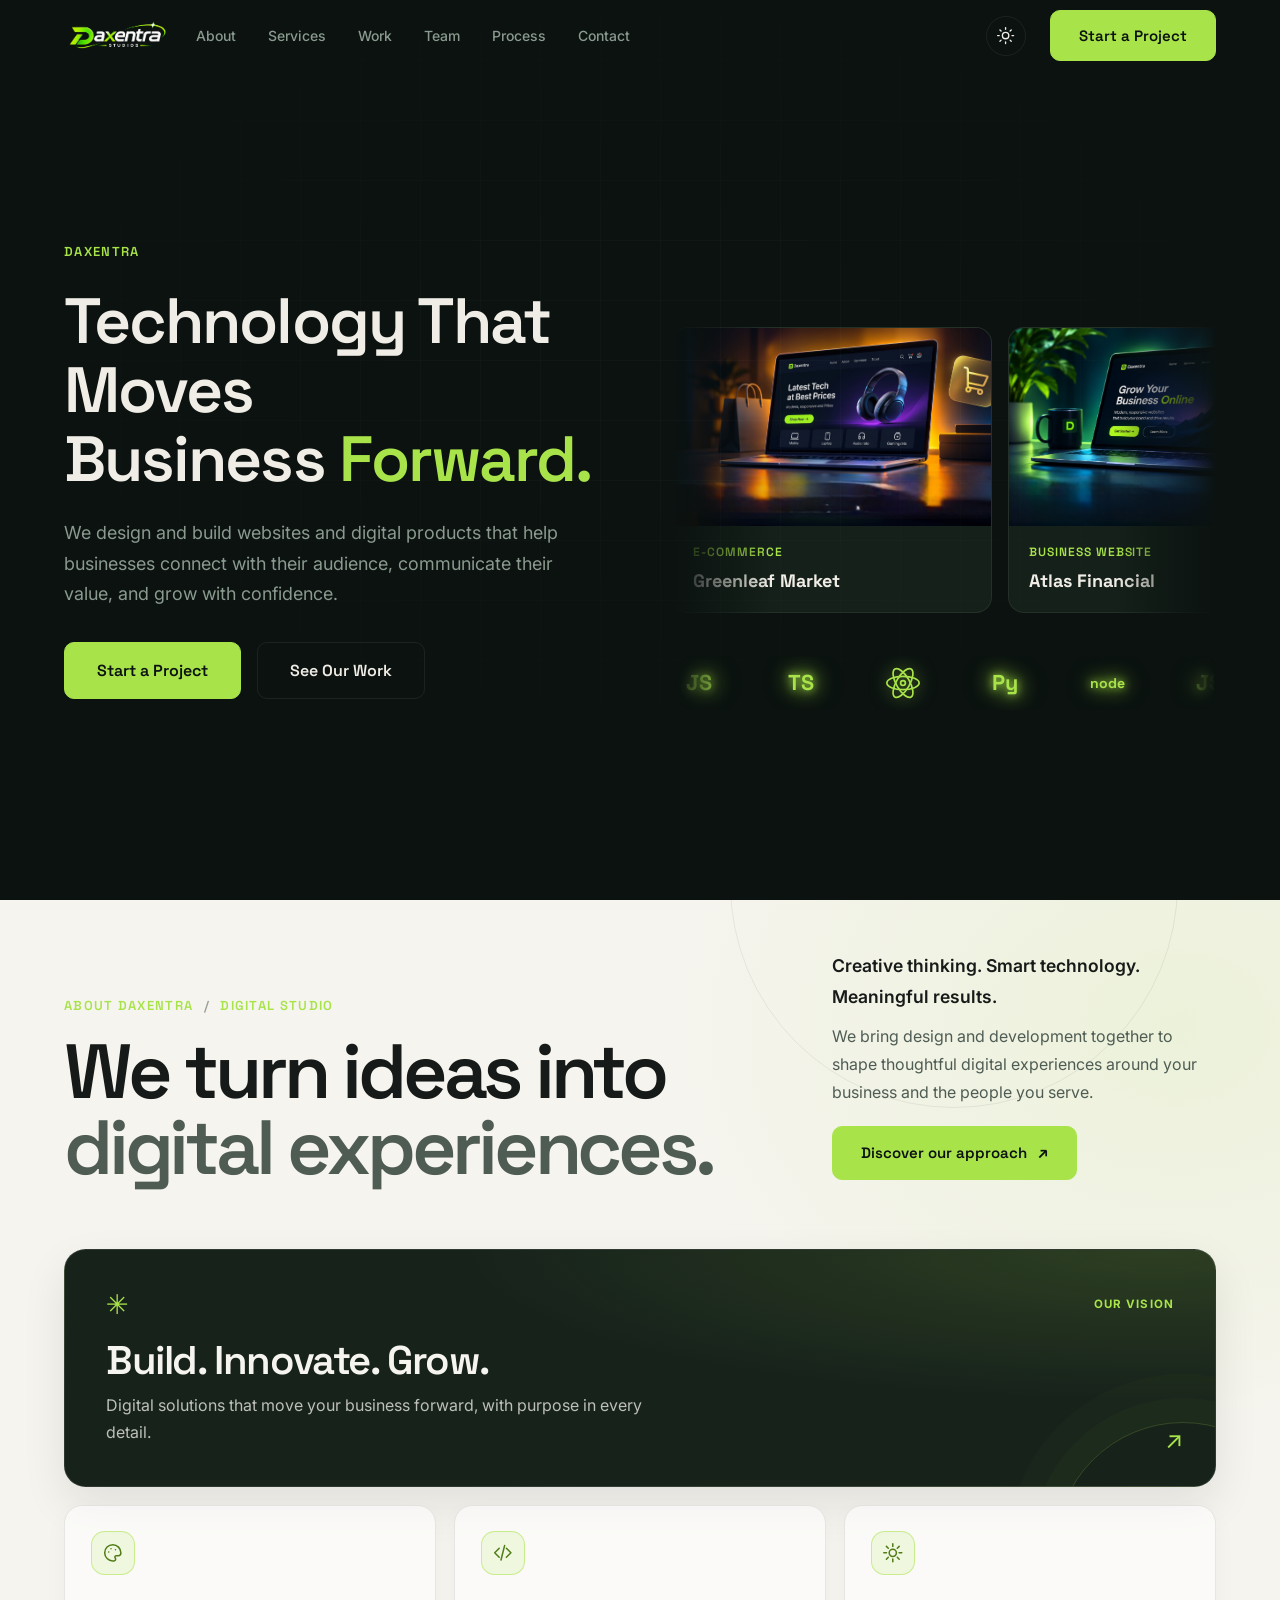
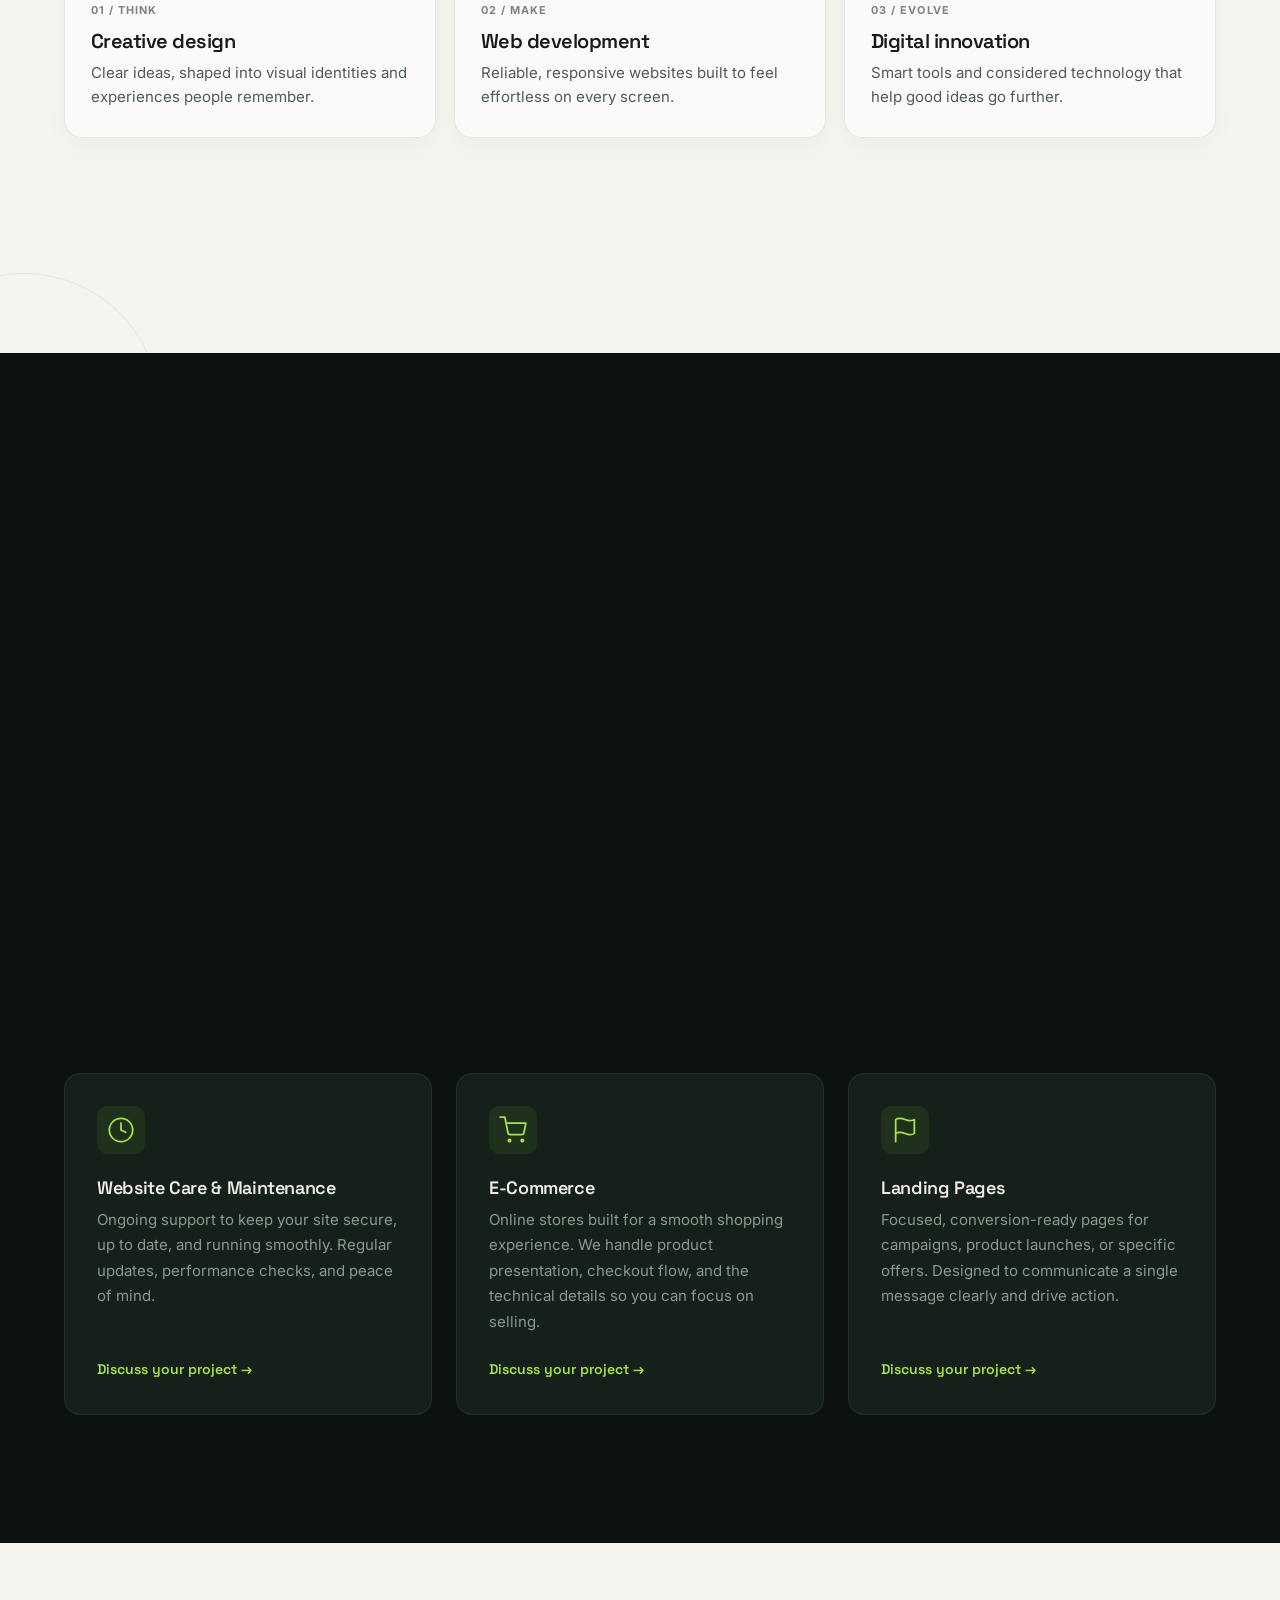
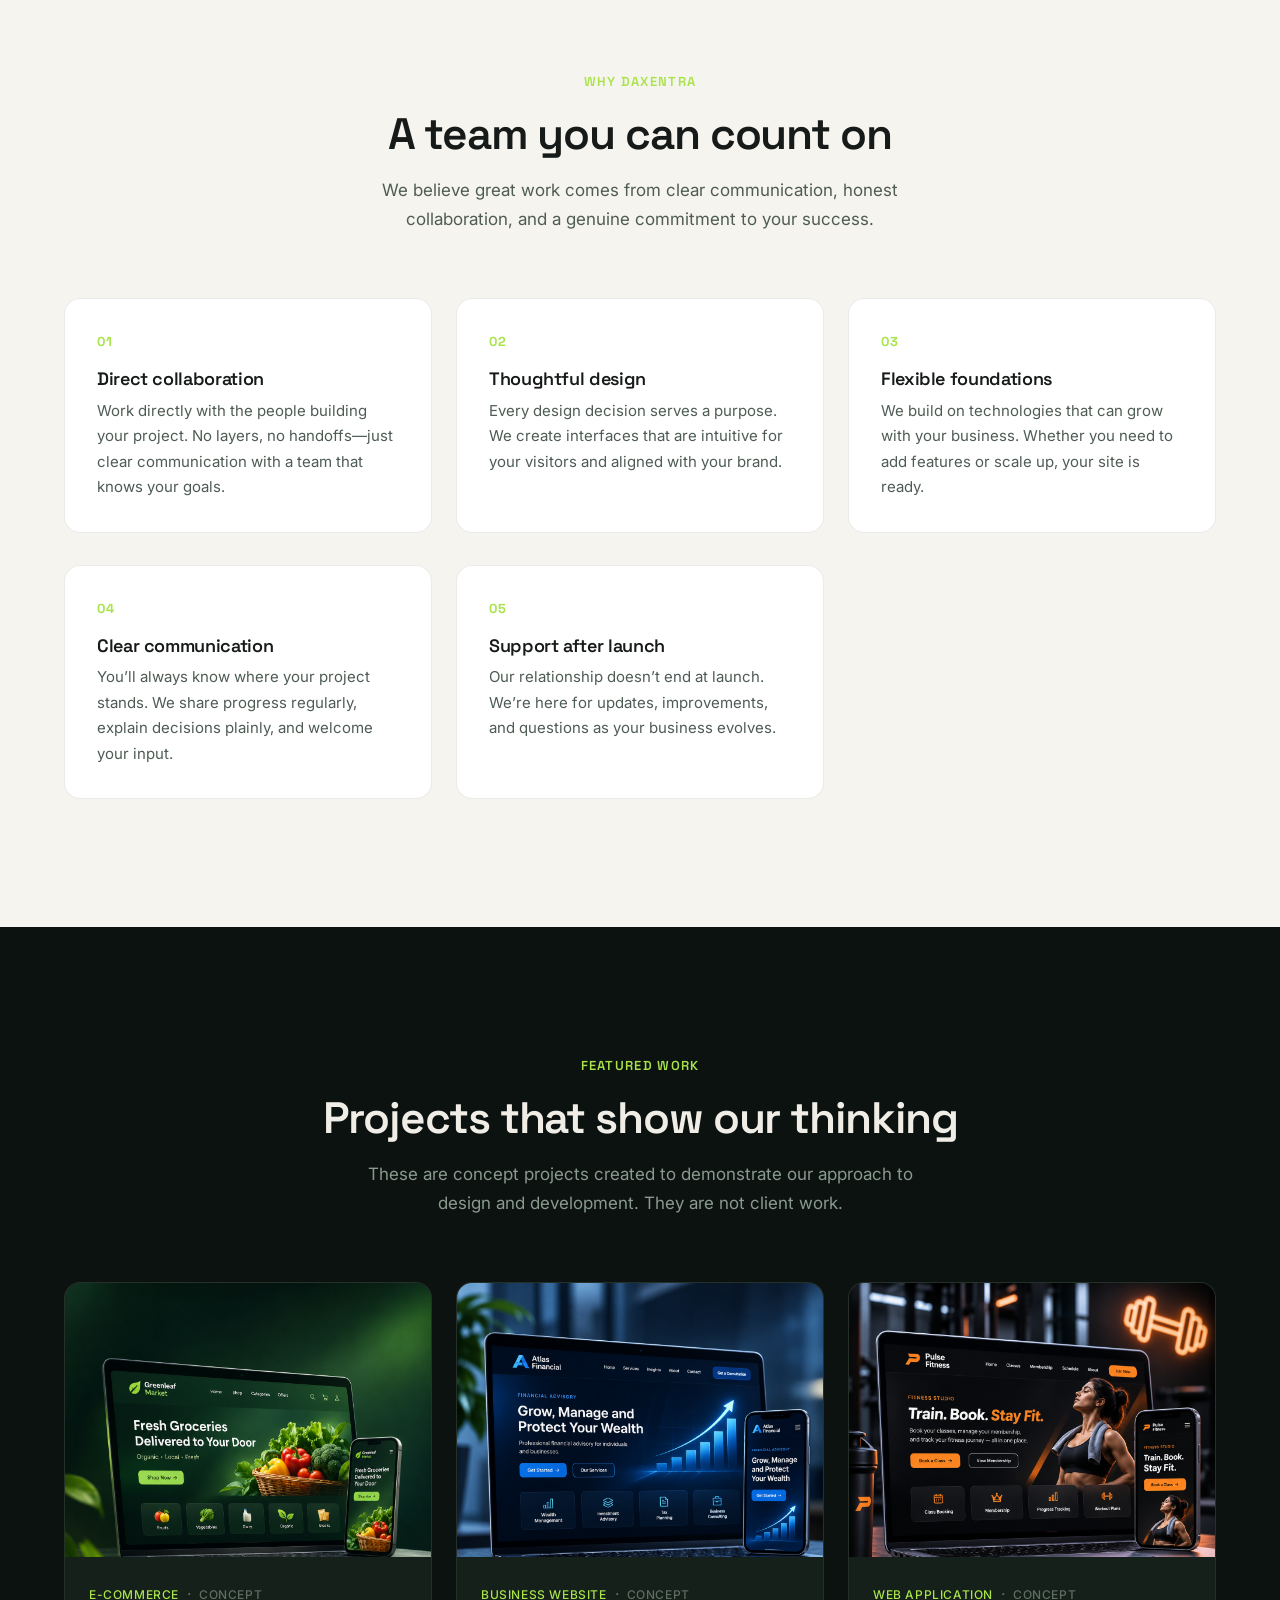
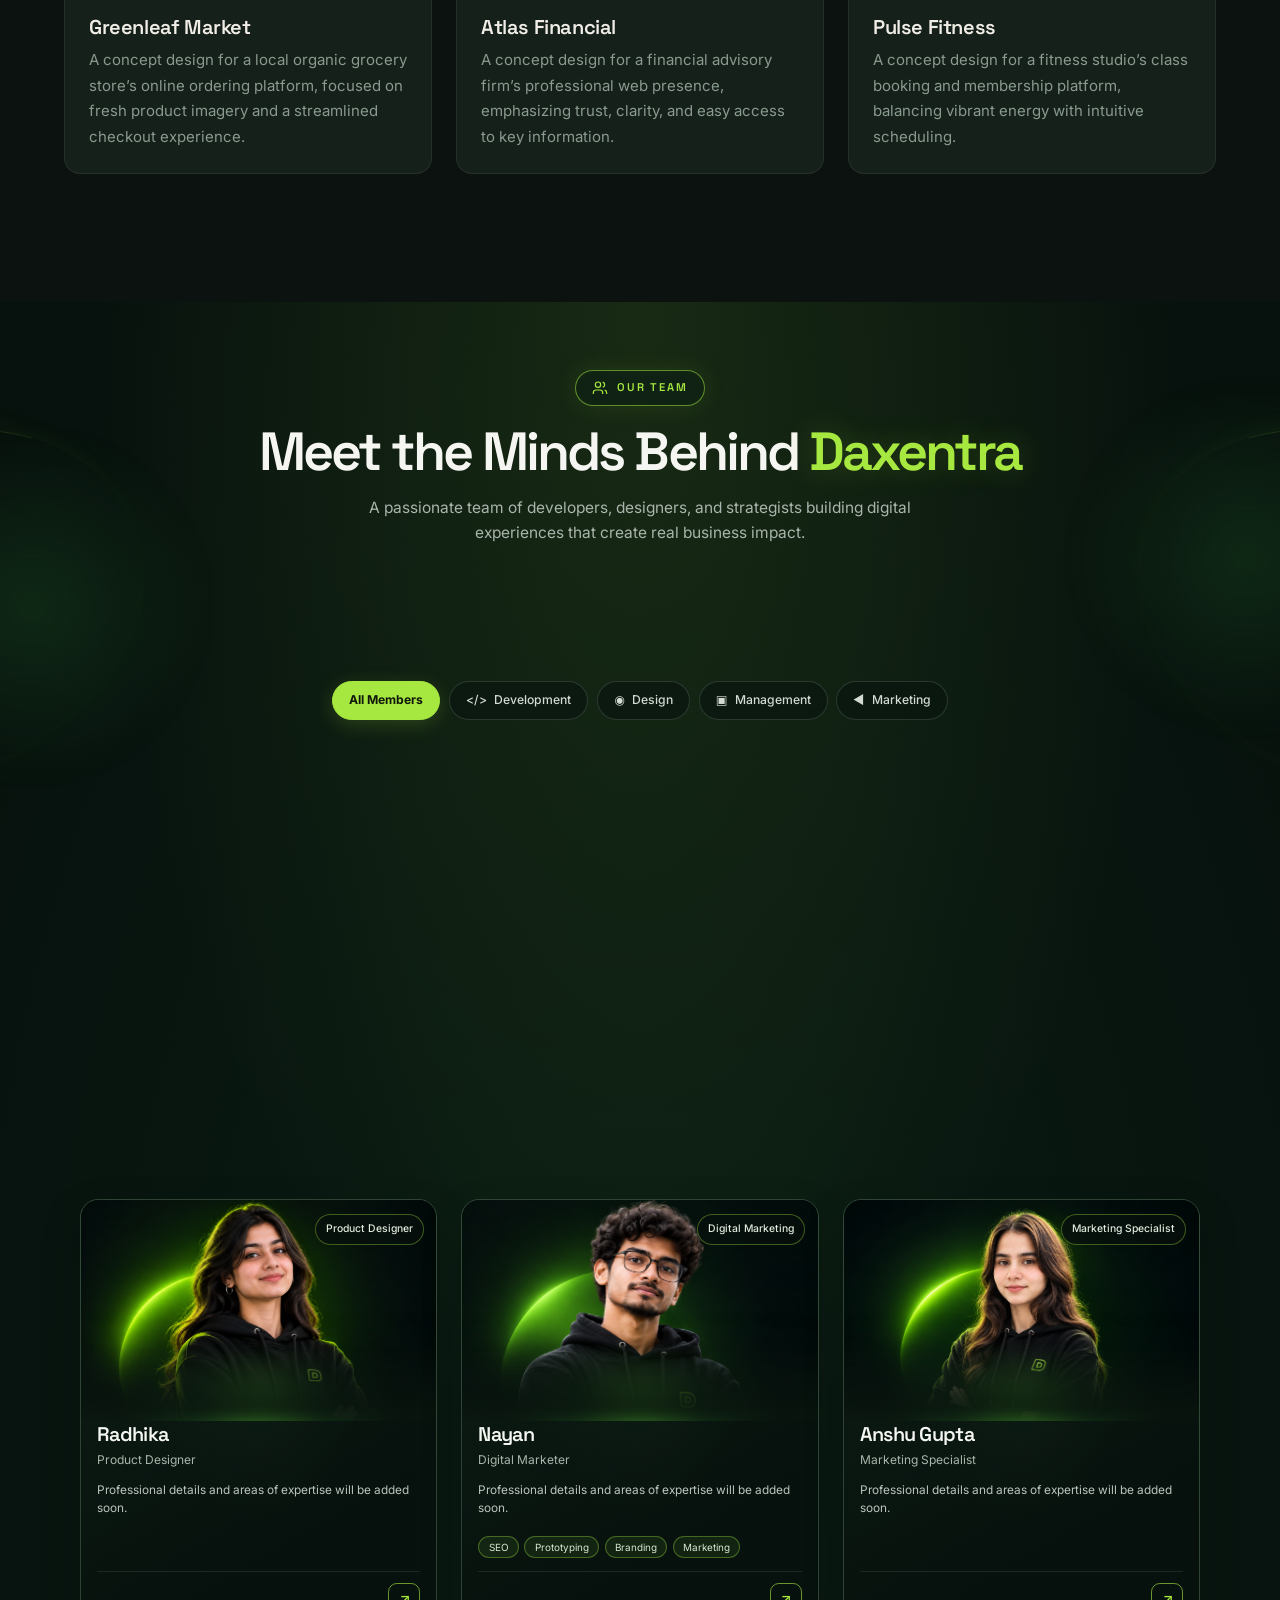
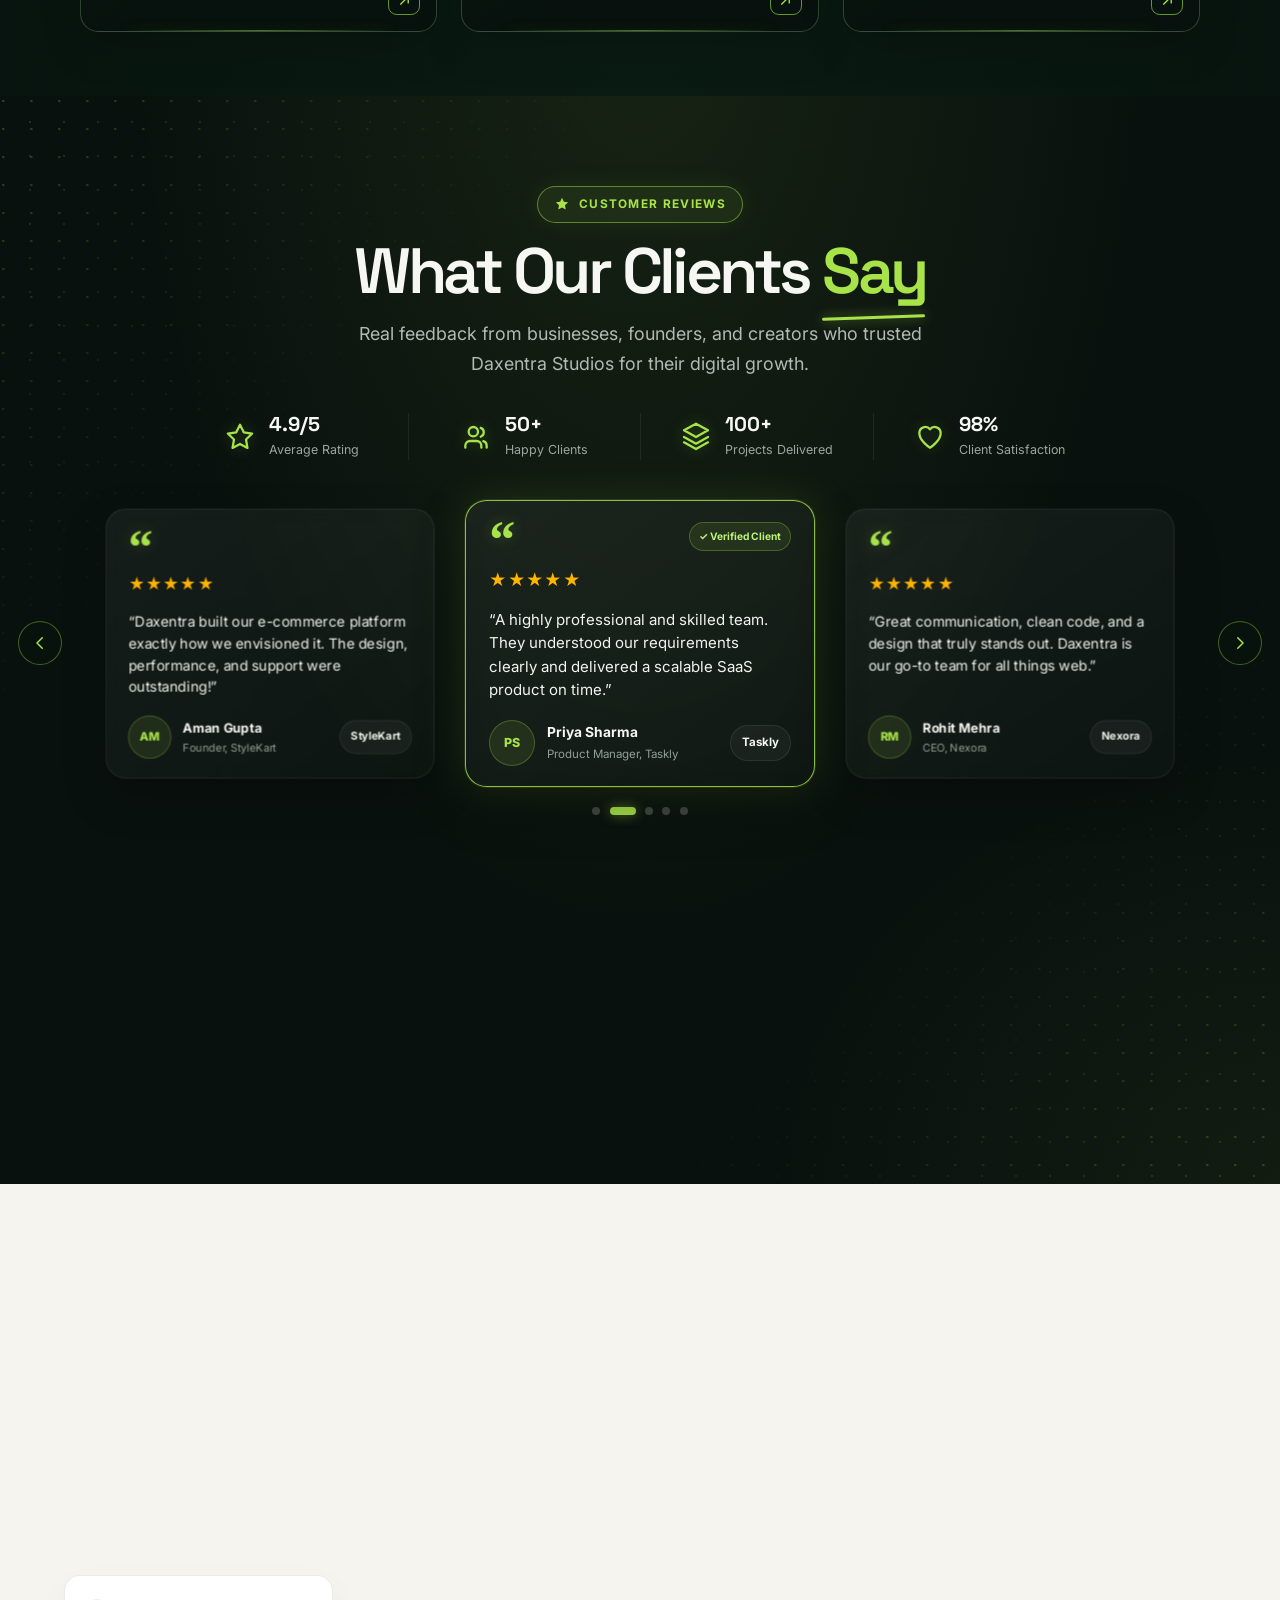
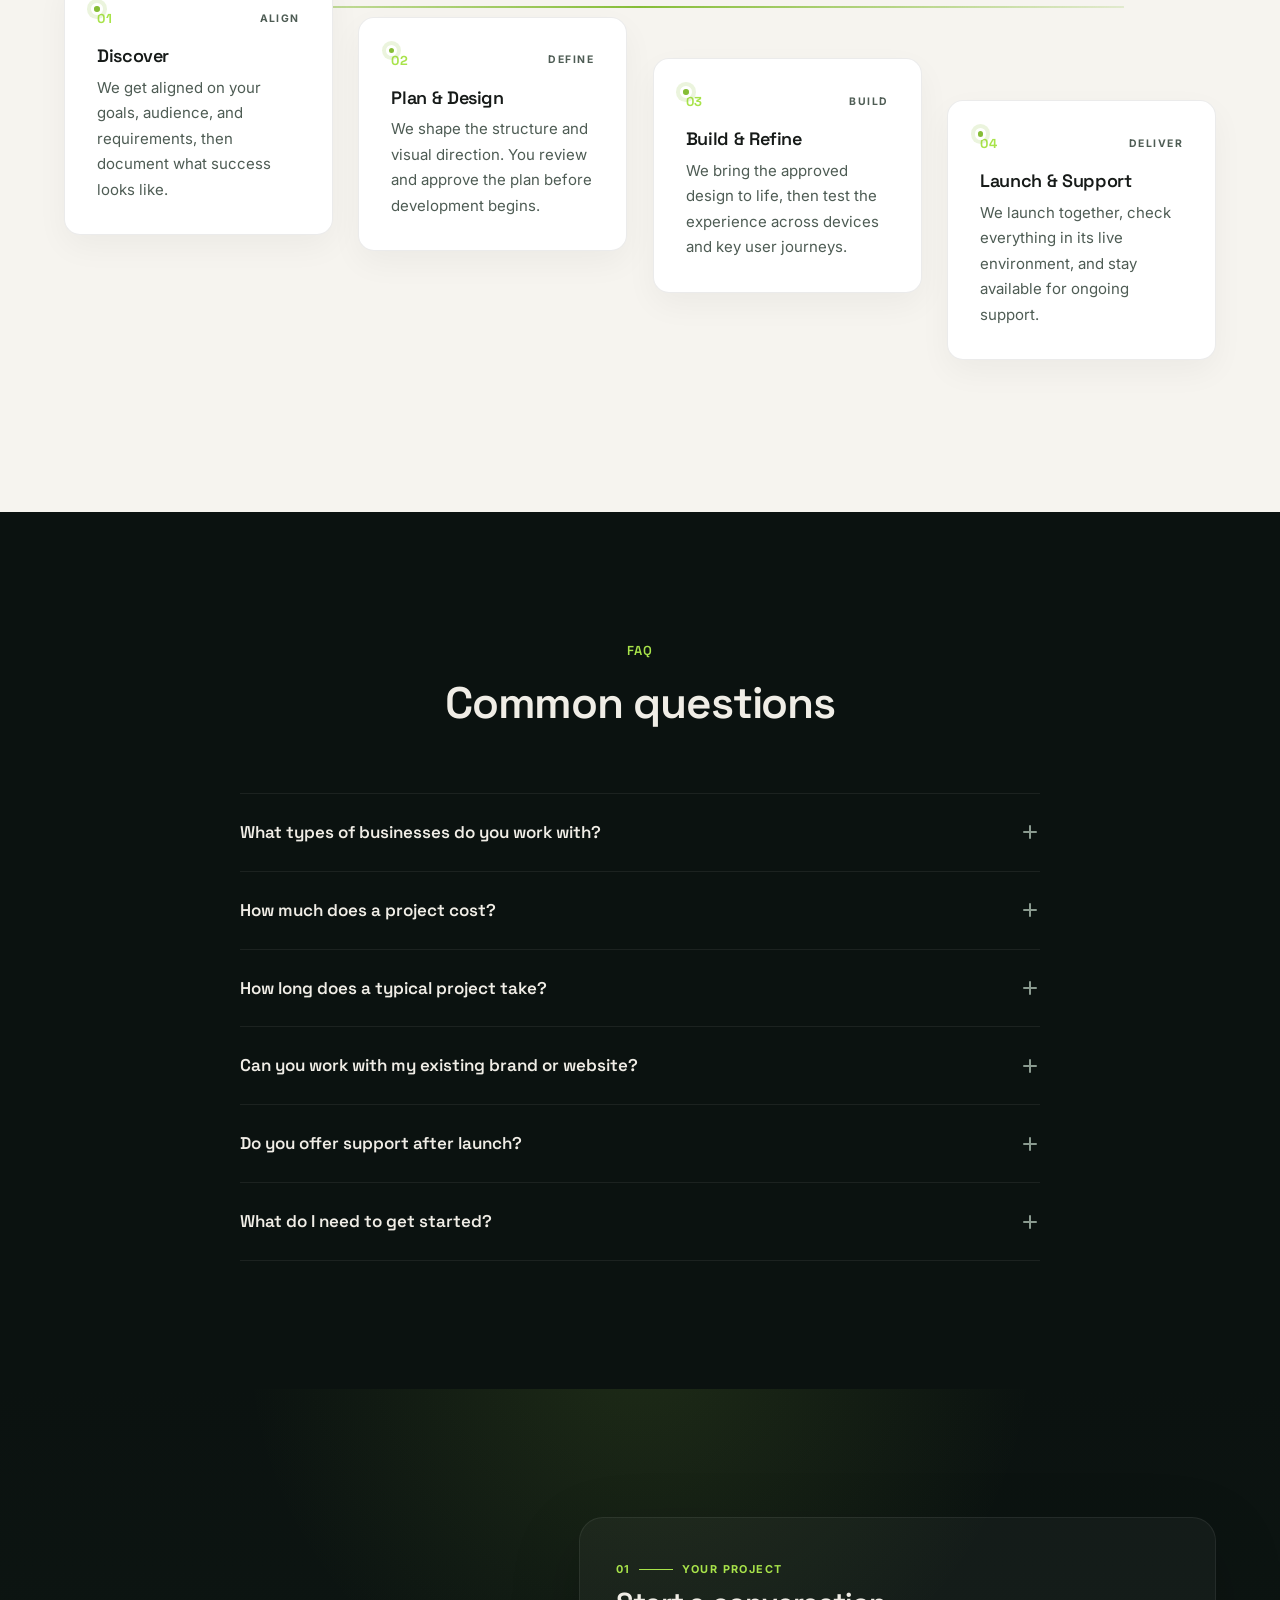
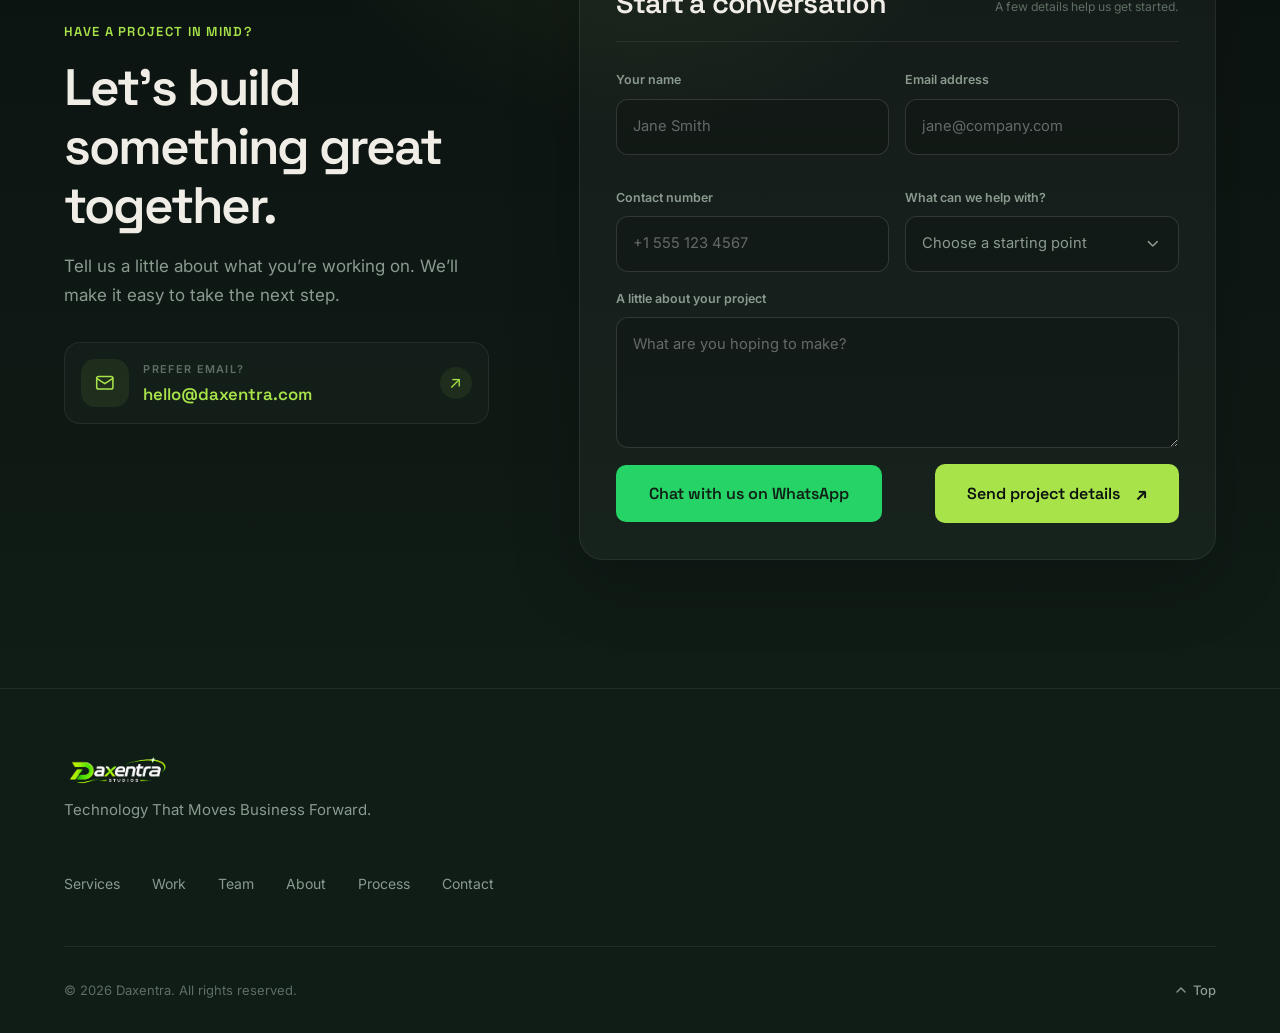
==== commit ee4c73d5: "Updated new logo and brand icon" ====
--- a/index.html
+++ b/index.html
@@ -3,6 +3,7 @@
 <head>
   <meta charset="UTF-8">
   <meta name="viewport" content="width=device-width, initial-scale=1.0">
+  <link rel="icon" type="image/png" href="assets/images/Logo/brand_icon.png">
   <title>Daxentra — Studio</title>
   <meta name="description" content="Daxentra designs and builds websites and digital products for businesses. Clean code, thoughtful design, direct collaboration.">
   <link rel="preconnect" href="https://fonts.googleapis.com">
@@ -20,11 +21,7 @@
   <header class="site-header" id="site-header">
     <div class="container header-inner">
       <a href="#" class="logo" aria-label="Daxentra — Home">
-        <span class="logo-mark" aria-hidden="true">
-          <span class="logo-d">D</span>
-          <span class="logo-dot"></span>
-        </span>
-        <span class="logo-text">Daxentra</span>
+        <img class="logo-image" src="assets/images/Logo/full_name_logo.png" alt="Daxentra">
       </a>
 
       <nav class="nav desktop-nav" id="main-nav" aria-label="Main navigation">
@@ -863,11 +860,7 @@
     <div class="container footer-inner">
       <div class="footer-brand">
         <a href="#" class="logo footer-logo" aria-label="Daxentra — Home">
-          <span class="logo-mark" aria-hidden="true">
-            <span class="logo-d">D</span>
-            <span class="logo-dot"></span>
-          </span>
-          <span class="logo-text">Daxentra</span>
+          <img class="logo-image" src="assets/images/Logo/full_name_logo.png" alt="Daxentra">
         </a>
         <p class="footer-tagline">Technology That Moves Business Forward.</p>
       </div>
--- a/css/styles.css
+++ b/css/styles.css
@@ -284,6 +284,14 @@
   position: relative;
 }
 
+.logo-image {
+  display: block;
+  width: auto;
+  height: 2.25rem;
+  max-width: 9rem;
+  object-fit: contain;
+}
+
 .logo-d {
   font-family: var(--font-display);
   font-weight: 700;
@@ -5170,6 +5178,166 @@
   box-shadow: 0 1.2rem 2.8rem rgba(20, 40, 22, 0.08);
 }
 
+/* Light theme — premium team directory */
+[data-theme="light"] .team-page,
+[data-theme="light"] .team-directory {
+  --team-accent: #347819;
+  color: #182019;
+}
+
+[data-theme="light"] .team-page {
+  background: #f5f7f2;
+}
+
+[data-theme="light"] .team-directory {
+  background:
+    radial-gradient(ellipse at 50% 0%, rgba(74, 143, 32, 0.08), transparent 34rem),
+    radial-gradient(ellipse at 50% 85%, rgba(74, 143, 32, 0.035), transparent 54rem),
+    #f5f7f2;
+}
+
+[data-theme="light"] .team-directory::before,
+[data-theme="light"] .team-directory::after {
+  border-top-color: rgba(52, 120, 25, 0.16);
+  border-left-color: rgba(52, 120, 25, 0.16);
+  box-shadow: -0.5rem -0.4rem 1.8rem rgba(52, 120, 25, 0.04);
+}
+
+[data-theme="light"] .team-ambient {
+  background: radial-gradient(circle, rgba(74, 143, 32, 0.12), transparent 68%);
+}
+
+[data-theme="light"] .team-kicker {
+  border-color: rgba(52, 120, 25, 0.32);
+  background: rgba(255, 255, 255, 0.82);
+  box-shadow: 0 0 1.5rem rgba(52, 120, 25, 0.08), inset 0 0 0.8rem rgba(52, 120, 25, 0.03);
+  color: #347819;
+}
+
+[data-theme="light"] .team-hero h1,
+[data-theme="light"] .team-hero h2 {
+  color: #182019;
+}
+
+[data-theme="light"] .team-hero h1 span,
+[data-theme="light"] .team-hero h2 span {
+  color: #347819;
+  text-shadow: none;
+}
+
+[data-theme="light"] .team-hero-copy,
+[data-theme="light"] .team-filter-status,
+[data-theme="light"] .team-empty-state {
+  color: #536158;
+}
+
+[data-theme="light"] .team-stats {
+  border-color: rgba(25, 45, 28, 0.11);
+  background: rgba(255, 255, 255, 0.92);
+  box-shadow: 0 1rem 2.5rem rgba(20, 40, 22, 0.07), inset 0 1px rgba(255, 255, 255, 0.8);
+}
+
+[data-theme="light"] .team-stat + .team-stat {
+  border-left-color: rgba(25, 45, 28, 0.11);
+}
+
+[data-theme="light"] .team-stat strong {
+  color: #182019;
+}
+
+[data-theme="light"] .team-stat > div > span {
+  color: #536158;
+}
+
+[data-theme="light"] .team-filter {
+  border-color: rgba(25, 45, 28, 0.14);
+  background: #ffffff;
+  color: #354238;
+  box-shadow: 0 0.25rem 0.8rem rgba(20, 40, 22, 0.035);
+}
+
+[data-theme="light"] .team-filter:hover {
+  border-color: rgba(52, 120, 25, 0.48);
+  color: #347819;
+}
+
+[data-theme="light"] .team-filter.is-active {
+  border-color: #347819;
+  background: #347819;
+  color: #ffffff;
+  box-shadow: 0 0.3rem 1.2rem rgba(52, 120, 25, 0.18);
+}
+
+[data-theme="light"] .team-member {
+  border-color: rgba(25, 45, 28, 0.13);
+  background: linear-gradient(150deg, #ffffff, #fafcf8);
+  box-shadow: 0 1rem 2.5rem rgba(20, 40, 22, 0.08), inset 0 1px rgba(255, 255, 255, 0.9);
+}
+
+[data-theme="light"] .team-member:hover {
+  border-color: rgba(52, 120, 25, 0.42);
+  box-shadow: 0 1.2rem 3rem rgba(20, 40, 22, 0.12), 0 0 1.4rem rgba(52, 120, 25, 0.08);
+}
+
+[data-theme="light"] .team-member-heading h2 {
+  color: #182019;
+}
+
+[data-theme="light"] .team-member-heading > div > p,
+[data-theme="light"] .team-experience > span,
+[data-theme="light"] .team-member-bio {
+  color: #536158;
+}
+
+[data-theme="light"] .team-experience {
+  border-color: rgba(52, 120, 25, 0.18);
+  background: #eef5e8;
+}
+
+[data-theme="light"] .team-experience strong {
+  color: #273329;
+}
+
+[data-theme="light"] .team-tags li {
+  border-color: rgba(52, 120, 25, 0.22);
+  background: #eef5e8;
+  color: #347819;
+}
+
+[data-theme="light"] .team-member:hover .team-tags li {
+  border-color: rgba(52, 120, 25, 0.38);
+  background: #e5f0dc;
+}
+
+[data-theme="light"] .team-member-footer {
+  border-top-color: rgba(25, 45, 28, 0.1);
+}
+
+[data-theme="light"] .team-socials a {
+  color: #3d4e42;
+}
+
+[data-theme="light"] .team-socials a:hover {
+  color: #347819;
+}
+
+[data-theme="light"] .team-member-link {
+  border-color: rgba(52, 120, 25, 0.42);
+  color: #347819;
+}
+
+[data-theme="light"] .team-member-link:hover {
+  background: #347819;
+  color: #ffffff;
+  box-shadow: 0 0 1rem rgba(52, 120, 25, 0.18);
+}
+
+@media (max-width: 48em) {
+  [data-theme="light"] .team-stat:nth-child(n + 3) {
+    border-top-color: rgba(25, 45, 28, 0.11);
+  }
+}
+
 [data-theme="light"] .review-card.is-active {
   border-color: rgba(74, 143, 32, 0.82);
   box-shadow: 0 0 0 1px rgba(74, 143, 32, 0.1), 0 1.2rem 3rem rgba(20, 40, 22, 0.12);
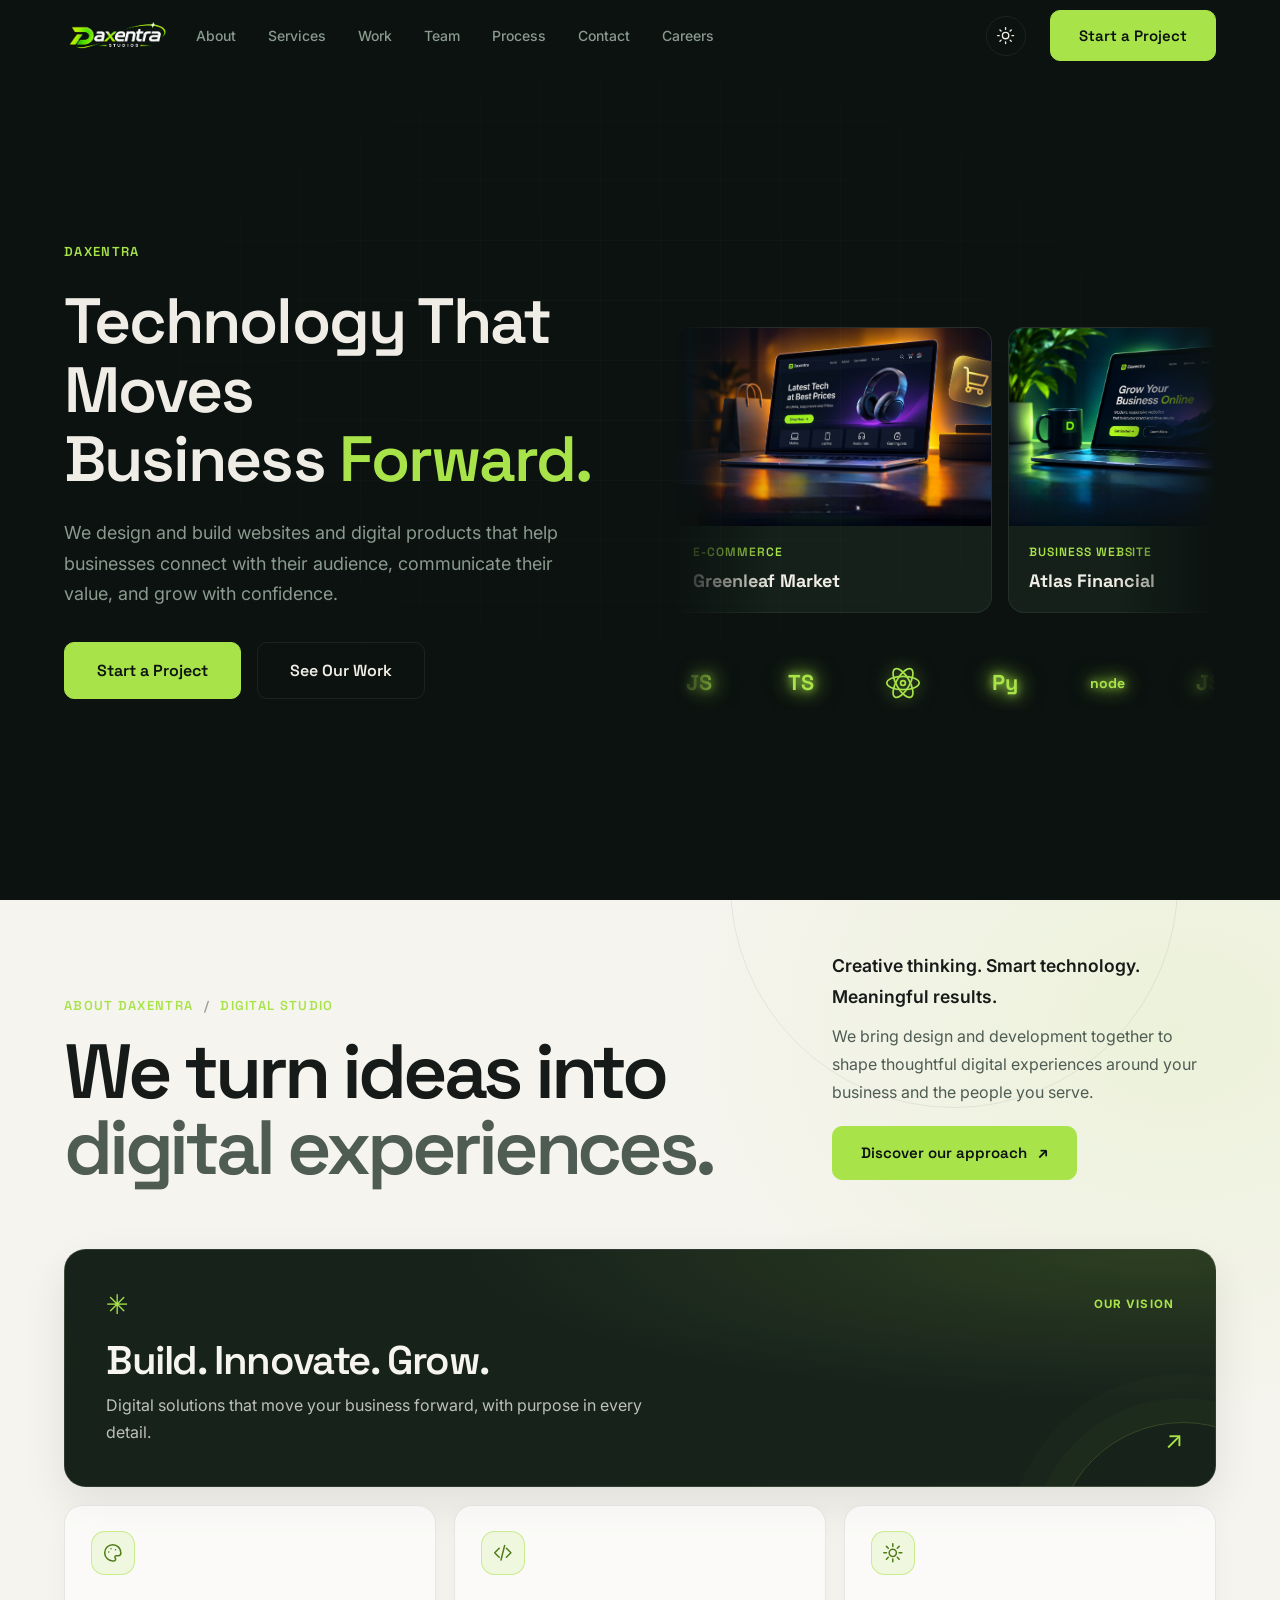
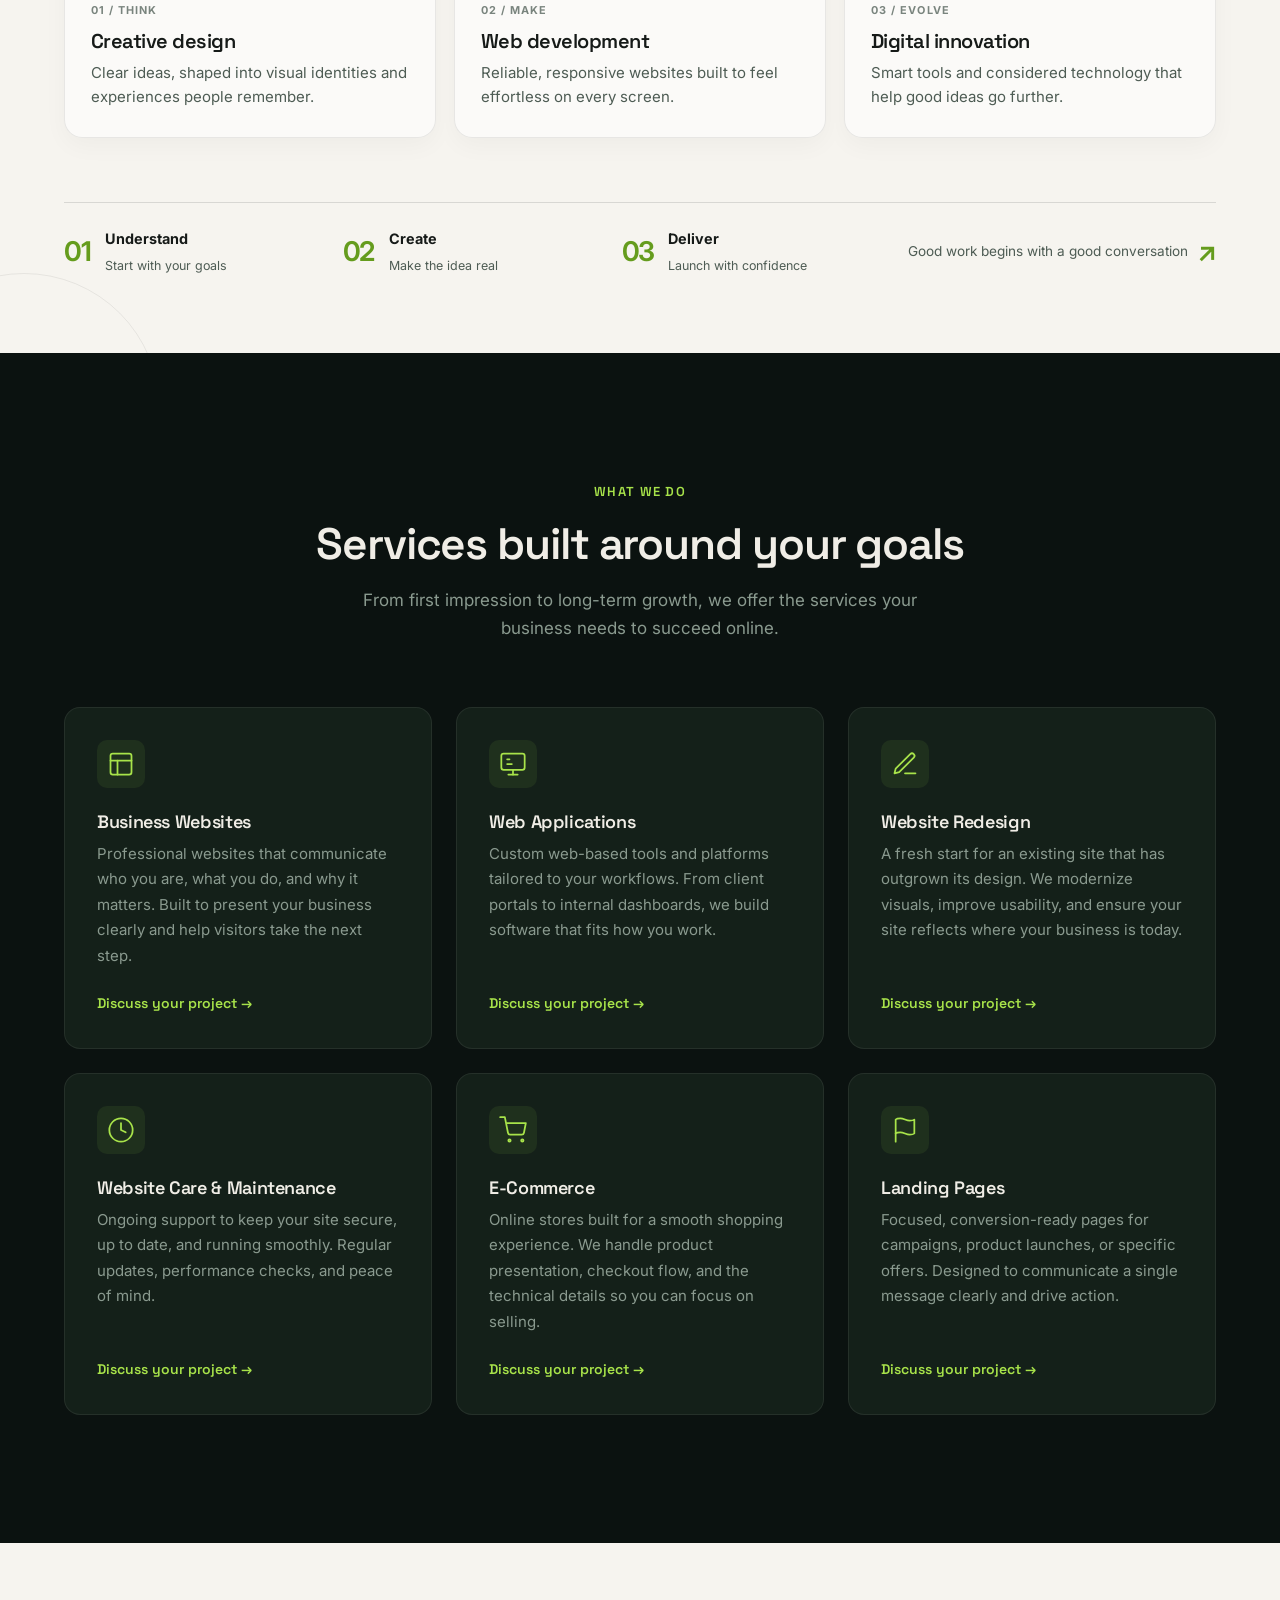
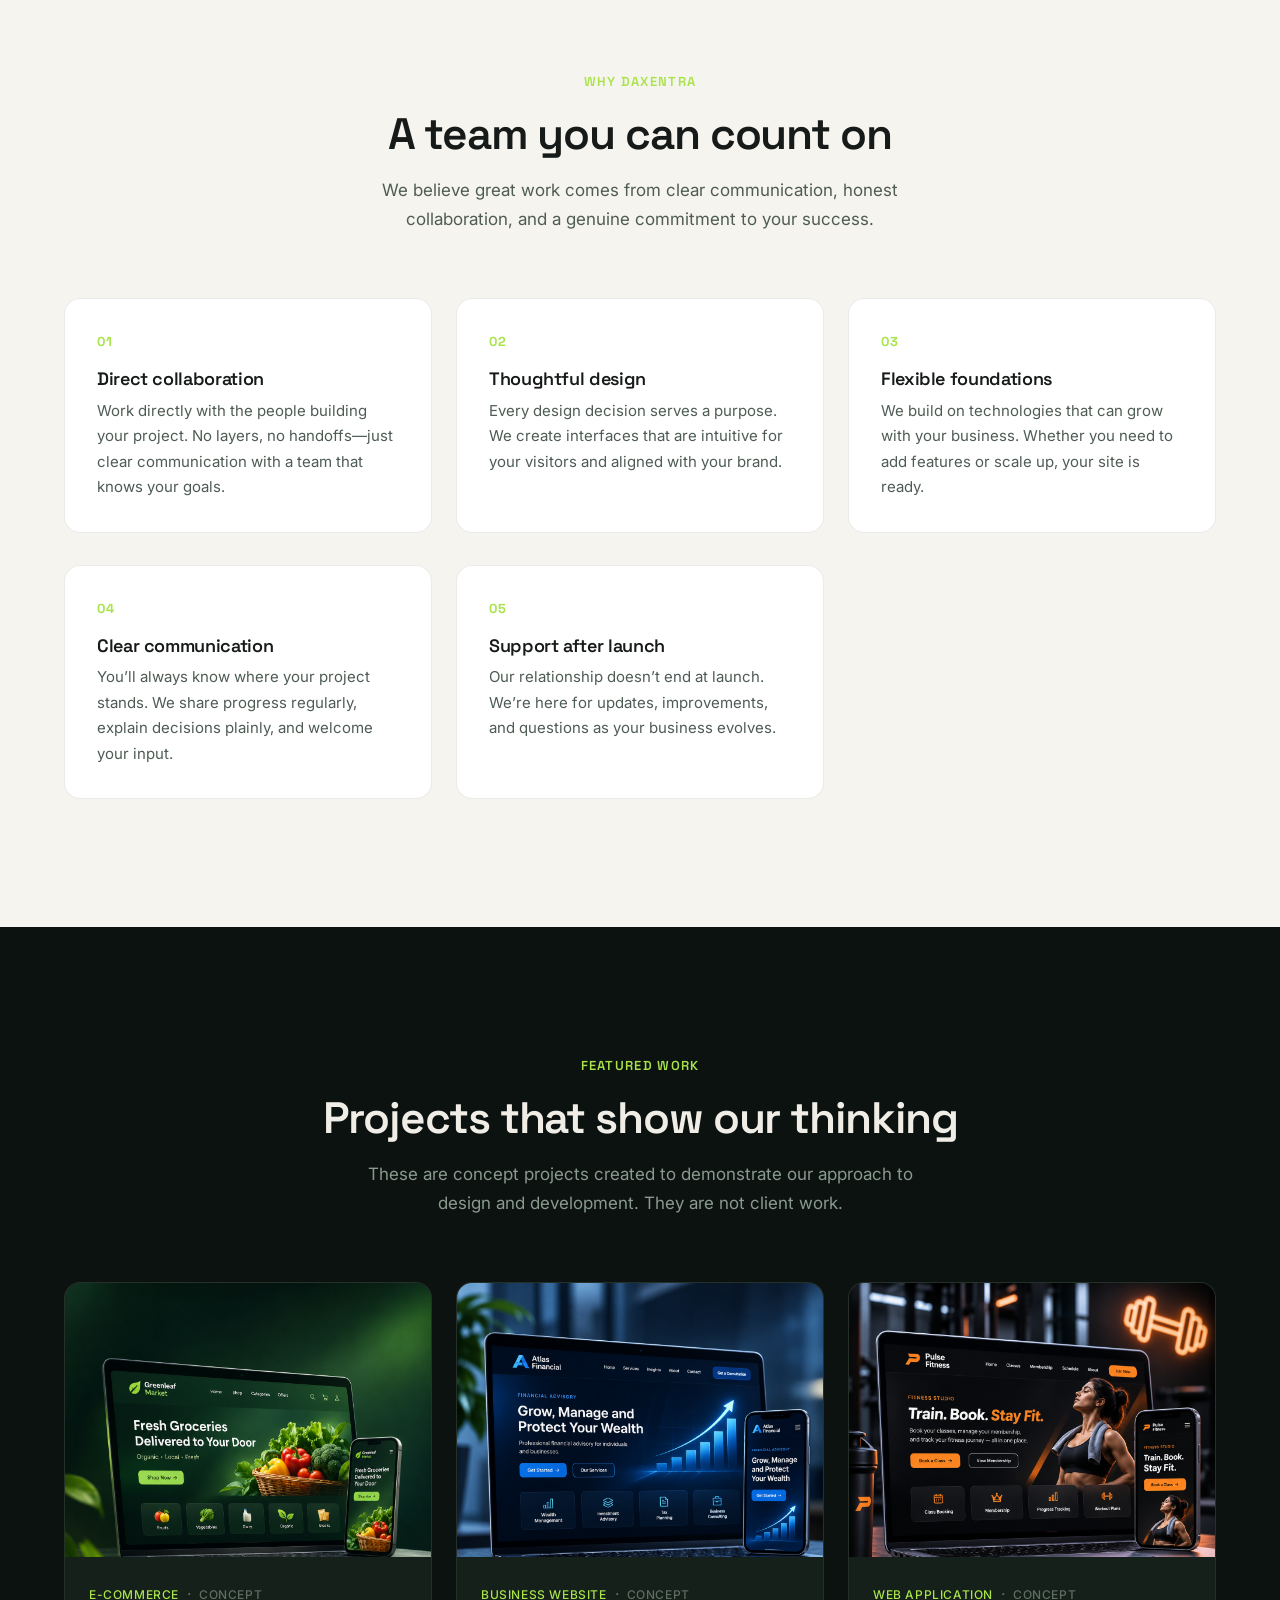
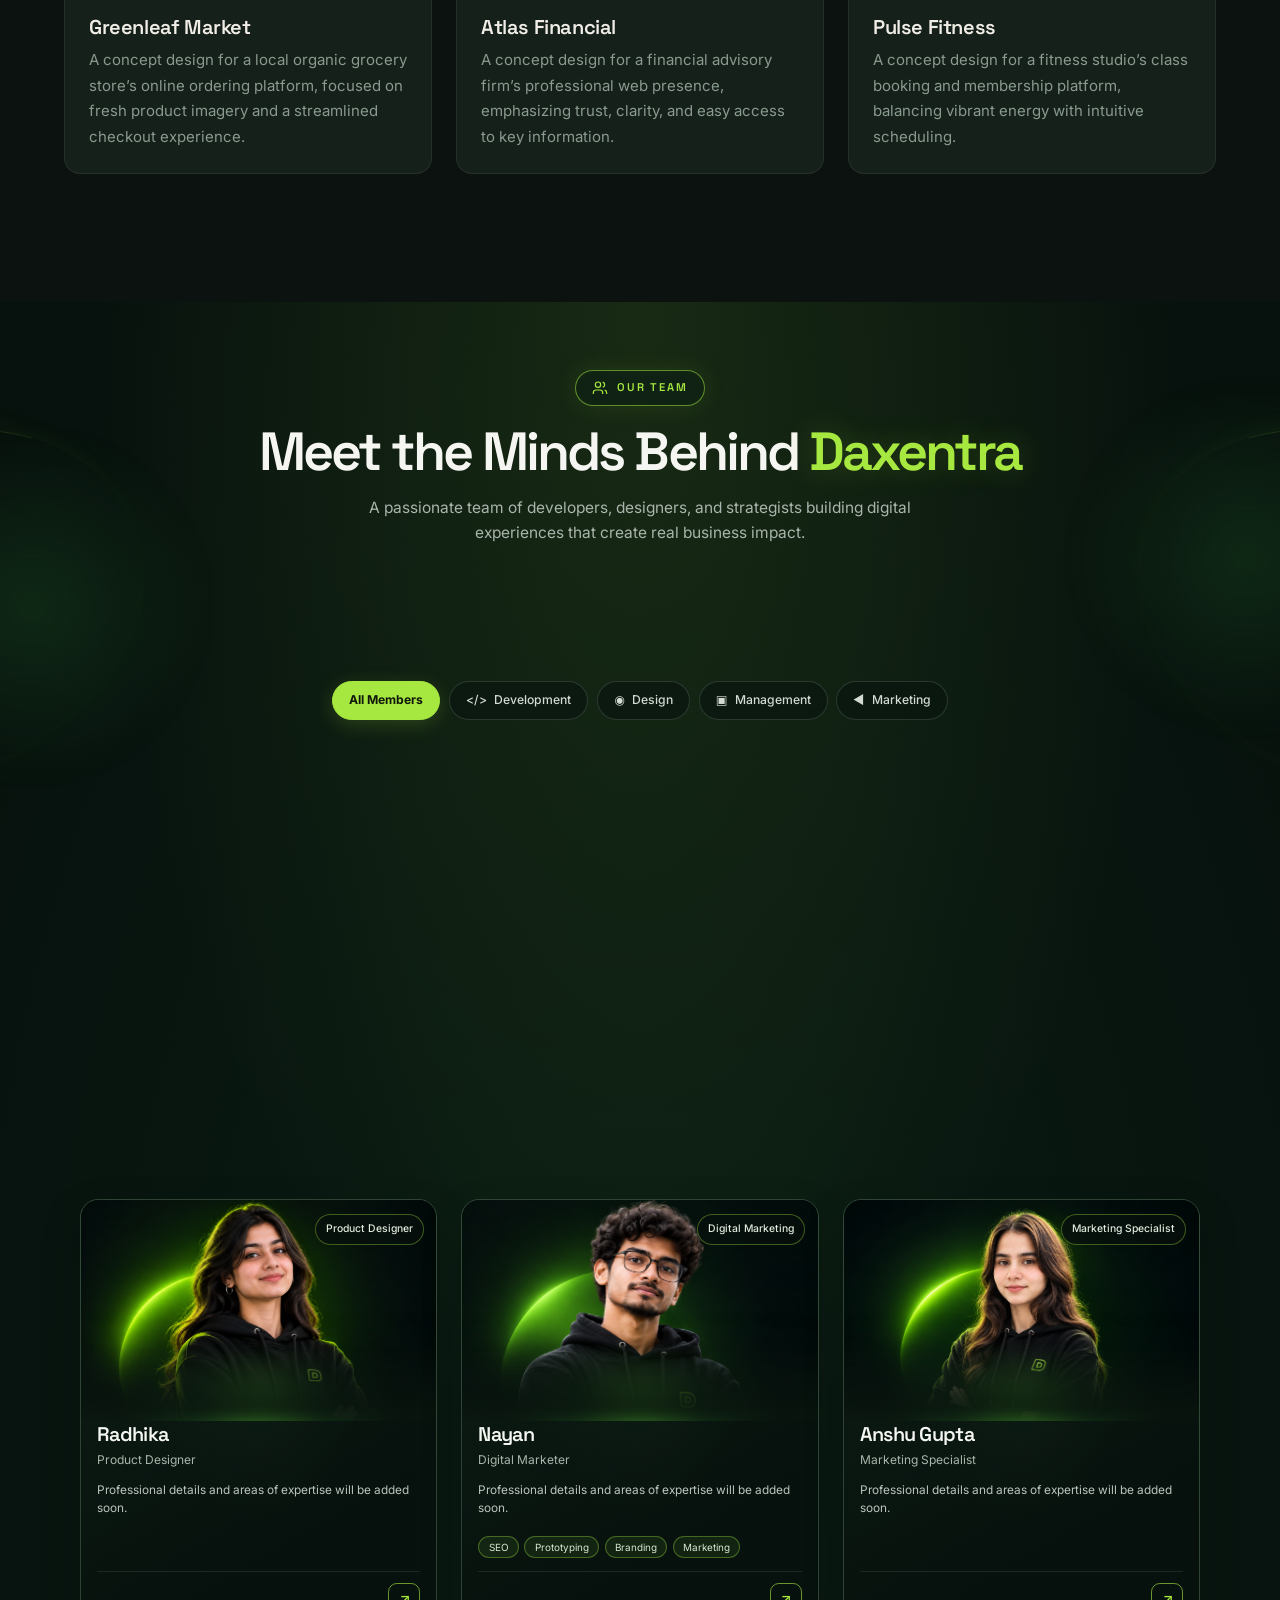
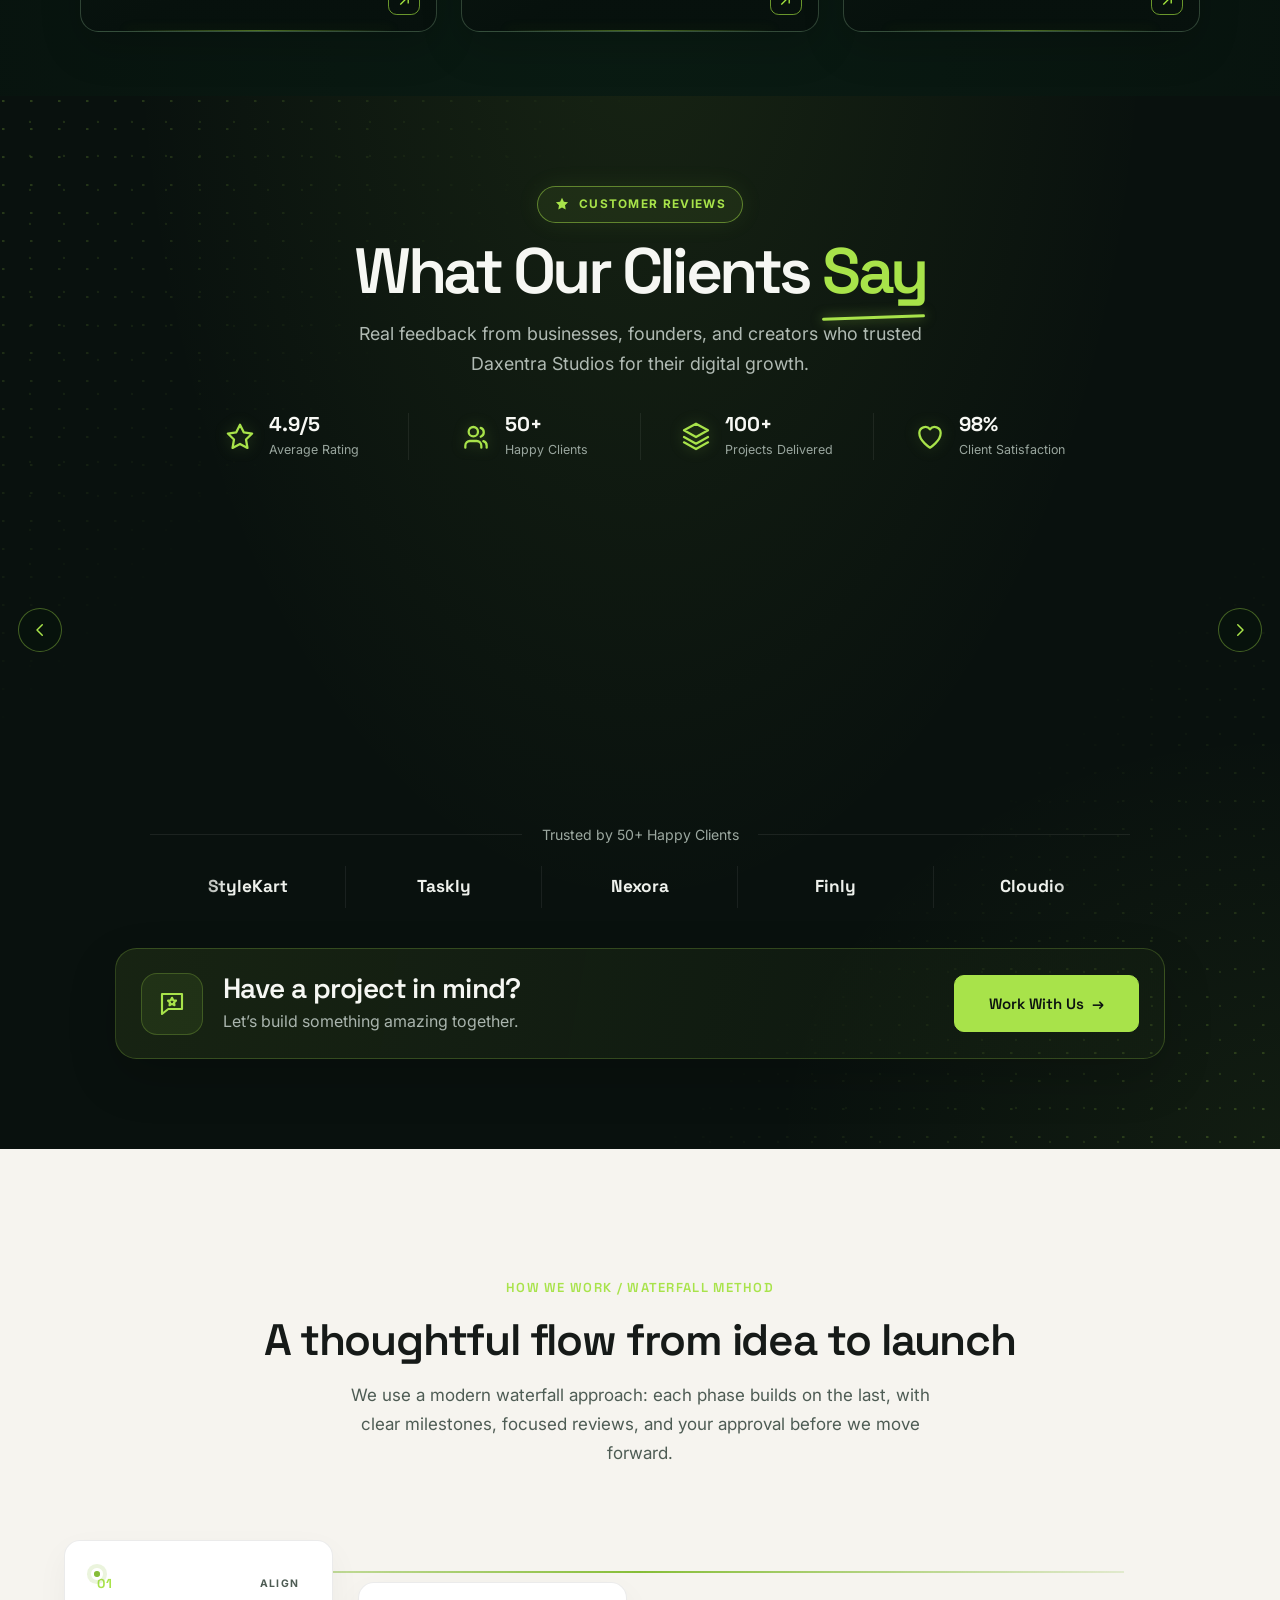
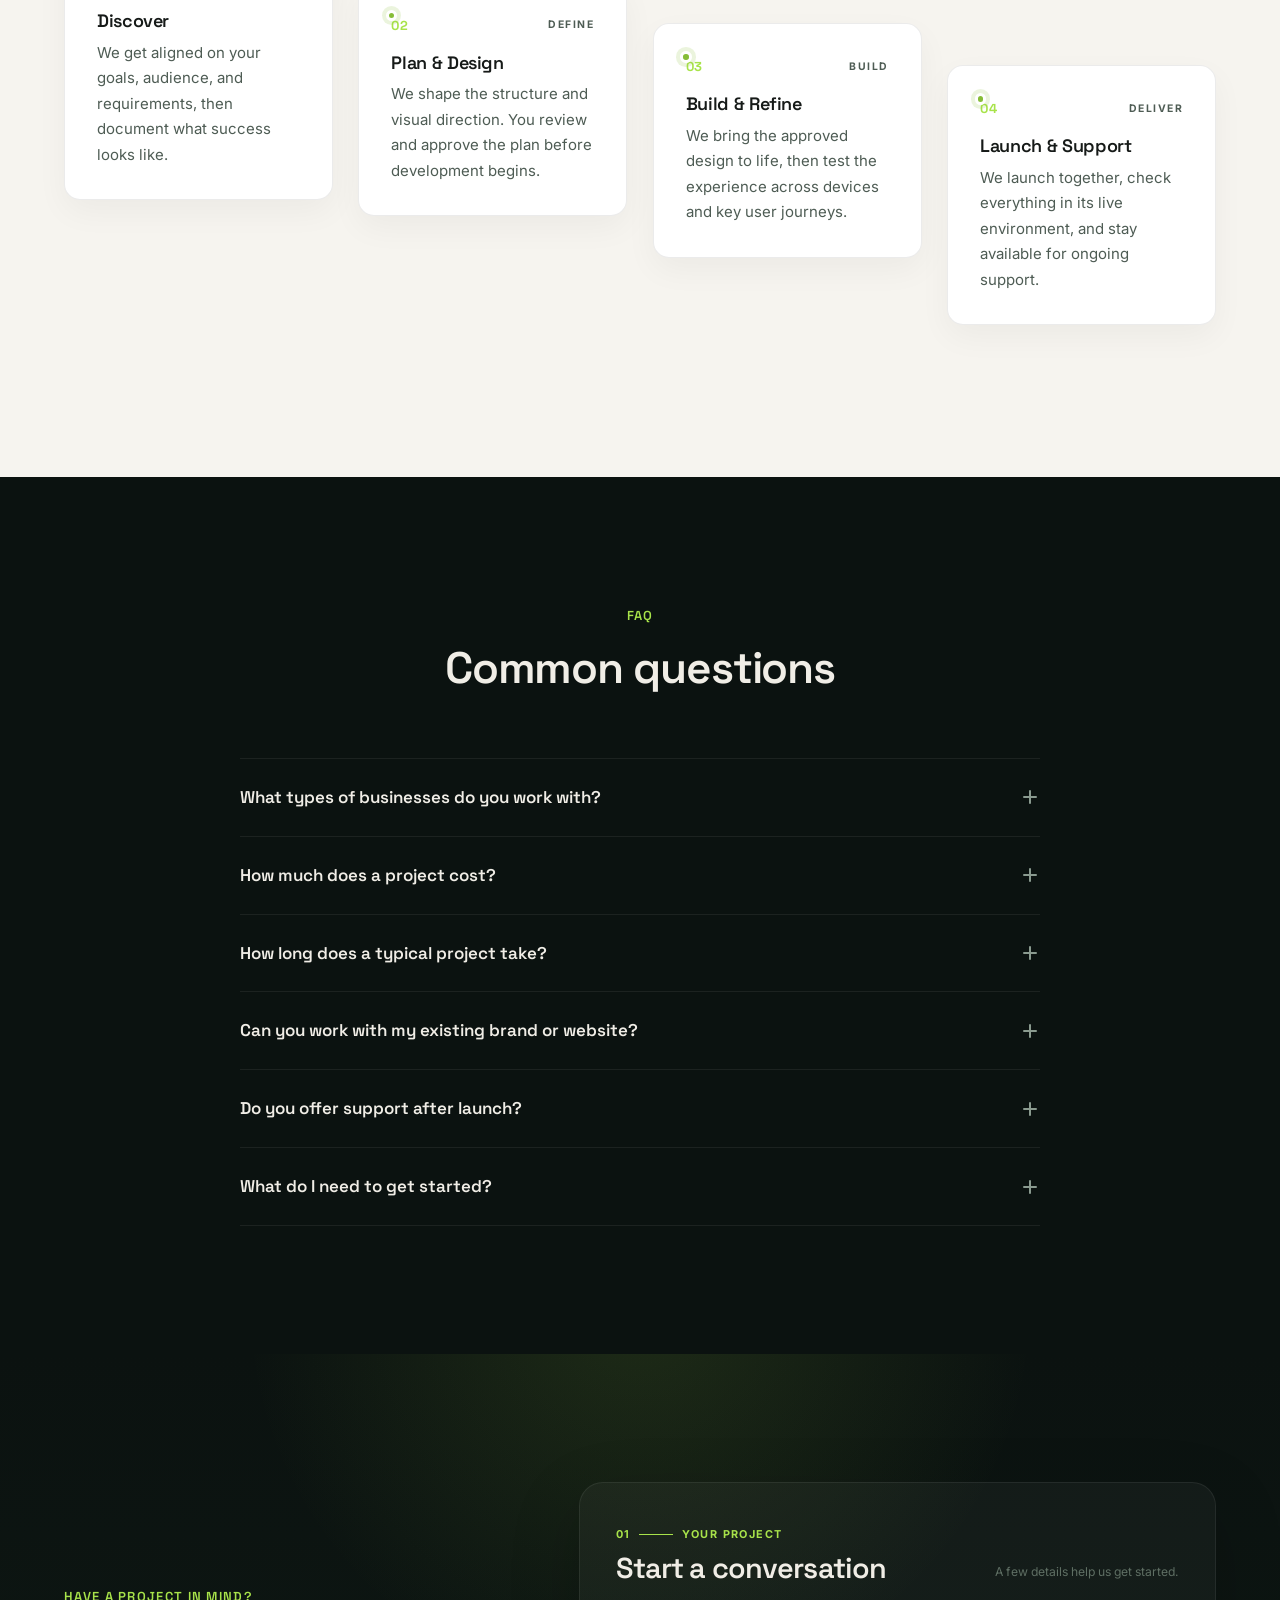
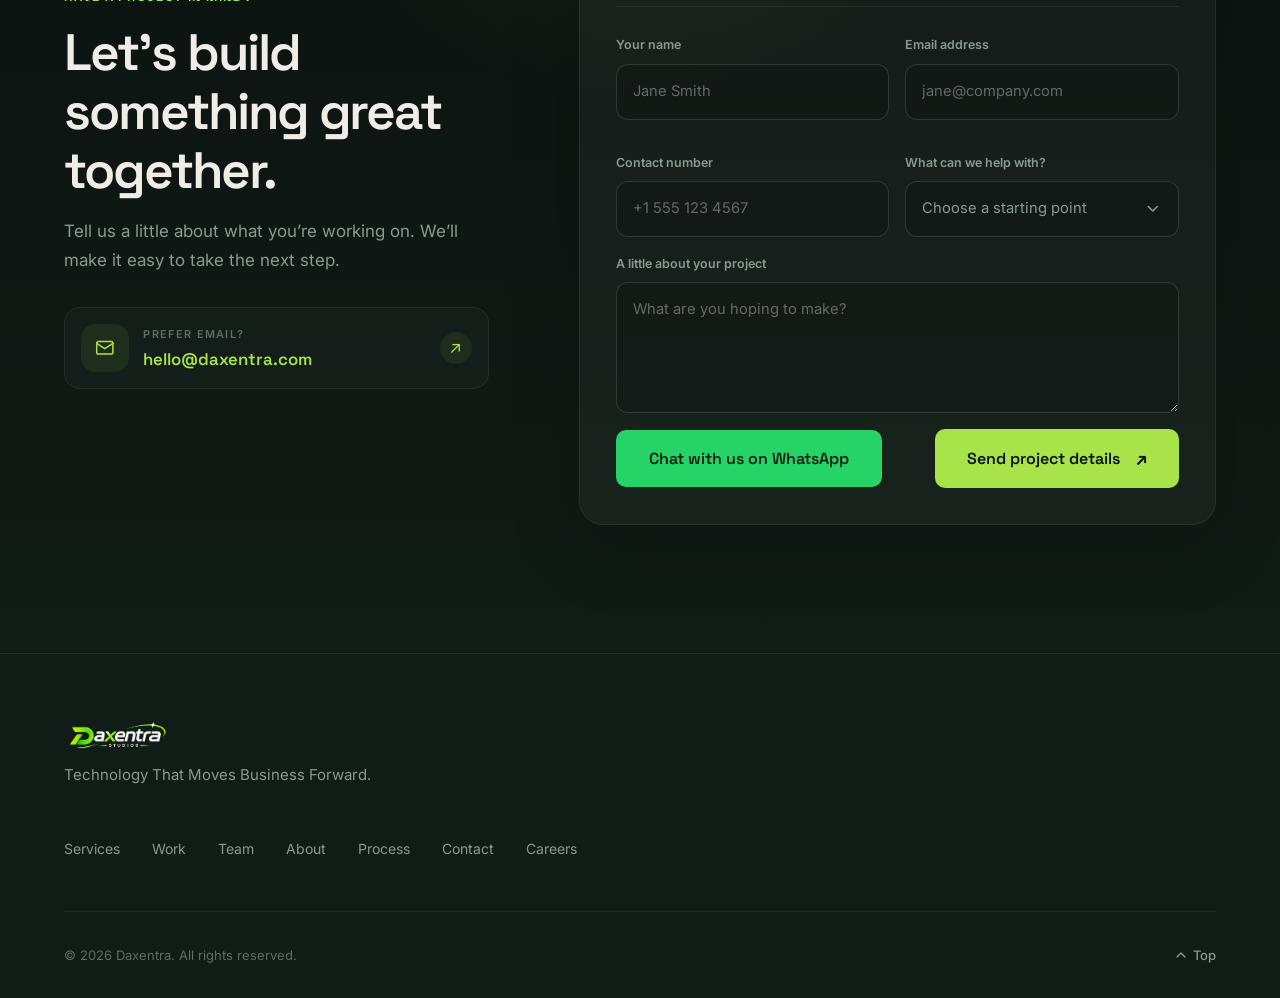
==== commit 4af4c064: "Added Career Page" ====
--- a/index.html
+++ b/index.html
@@ -32,6 +32,7 @@
           <li><a href="index.html#team" class="nav-link">Team</a></li>
           <li><a href="index.html#process" class="nav-link">Process</a></li>
           <li><a href="index.html#contact" class="nav-link">Contact</a></li>
+          <li><a href="careers.html" class="nav-link">Careers</a></li>
         </ul>
       </nav>
 
@@ -68,6 +69,7 @@
           <li><a href="index.html#about" class="mobile-nav-link">About</a></li>
           <li><a href="index.html#process" class="mobile-nav-link">Process</a></li>
           <li><a href="index.html#contact" class="mobile-nav-link">Contact</a></li>
+          <li><a href="careers.html" class="mobile-nav-link">Careers</a></li>
         </ul>
         <div class="mobile-nav-cta-wrapper">
           <a href="index.html#contact" class="btn btn-primary mobile-drawer-btn">Start a Project</a>
@@ -873,6 +875,7 @@
           <li><a href="index.html#about">About</a></li>
           <li><a href="index.html#process">Process</a></li>
           <li><a href="index.html#contact">Contact</a></li>
+          <li><a href="careers.html">Careers</a></li>
         </ul>
       </nav>
 
--- a/css/styles.css
+++ b/css/styles.css
@@ -3016,13 +3016,17 @@
   }
 }
 
-@media (max-width: 860px) and (min-width: 48.01em) {
+@media (max-width: 64em) and (min-width: 48.01em) {
   .header-inner {
-    gap: var(--space-md);
+    gap: var(--space-sm);
   }
 
   .nav-links {
-    gap: var(--space-md);
+    gap: var(--space-sm);
+  }
+
+  .nav-link {
+    font-size: 0.8125rem;
   }
 
   .header-inner > .nav-cta {
@@ -3138,9 +3142,13 @@
   .nav-open .mobile-nav-drawer {
     grid-template-rows: 1fr;
     max-height: 480px;
+    max-height: calc(100vh - var(--header-height));
+    max-height: calc(100dvh - var(--header-height));
     opacity: 1;
     visibility: visible;
     border-top-color: var(--border-subtle);
+    overflow-y: auto;
+    overscroll-behavior: contain;
   }
 
   .mobile-nav-inner {
@@ -3154,7 +3162,10 @@
   }
 
   .nav-open .mobile-nav-inner {
-    padding: var(--space-xl) var(--space-md) var(--space-2xl);
+    max-height: calc(100vh - var(--header-height));
+    max-height: calc(100dvh - var(--header-height));
+    overflow-y: auto;
+    padding: var(--space-lg) var(--space-md) var(--space-xl);
     transform: translateY(0);
   }
 
@@ -3162,17 +3173,17 @@
     display: flex;
     flex-direction: column;
     align-items: center;
-    gap: var(--space-md);
-    margin-bottom: var(--space-xl);
+    gap: var(--space-sm);
+    margin-bottom: var(--space-lg);
     text-align: center;
   }
 
   .mobile-nav-link {
     font-family: var(--font-display);
-    font-size: 1.25rem;
+    font-size: 1.125rem;
     font-weight: 600;
     color: var(--text-primary);
-    padding: var(--space-xs) var(--space-lg);
+    padding: var(--space-xs) var(--space-md);
     border-radius: var(--radius-sm);
     transition:
       color var(--duration-fast) ease,
